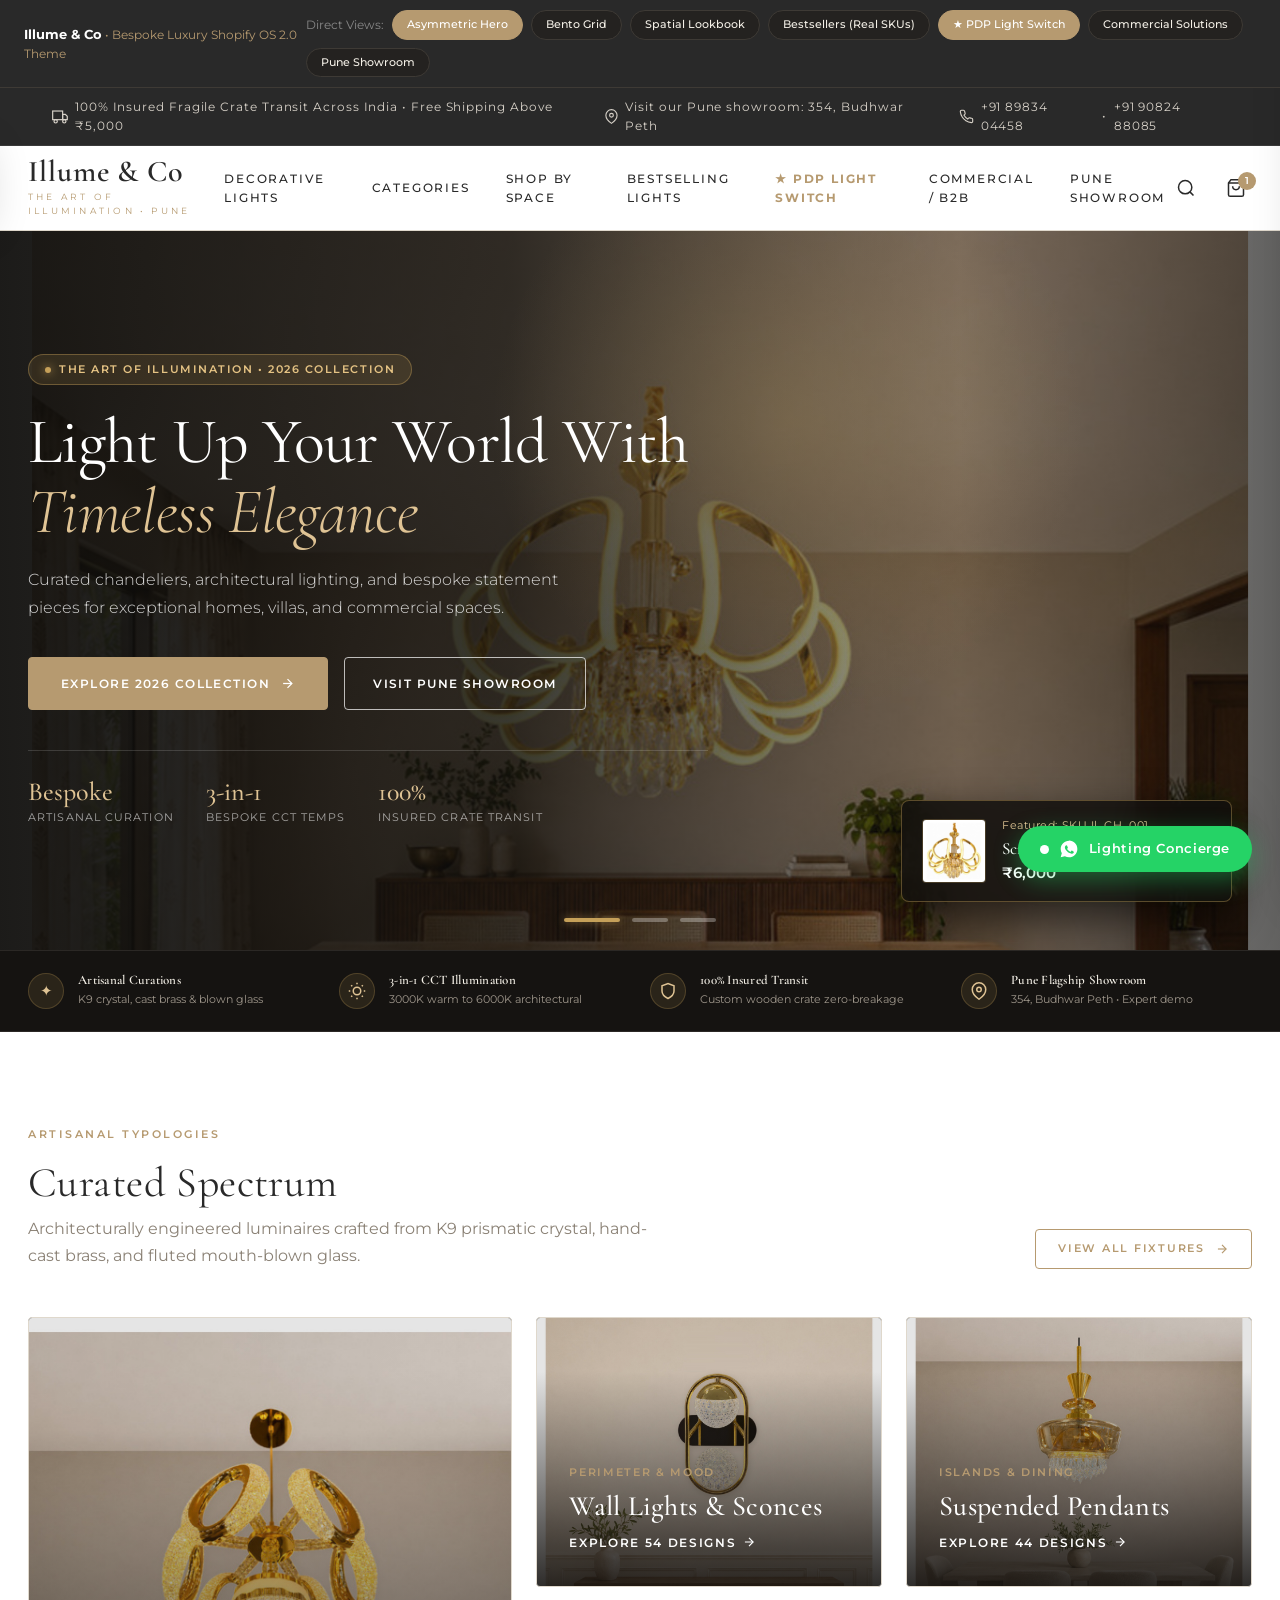
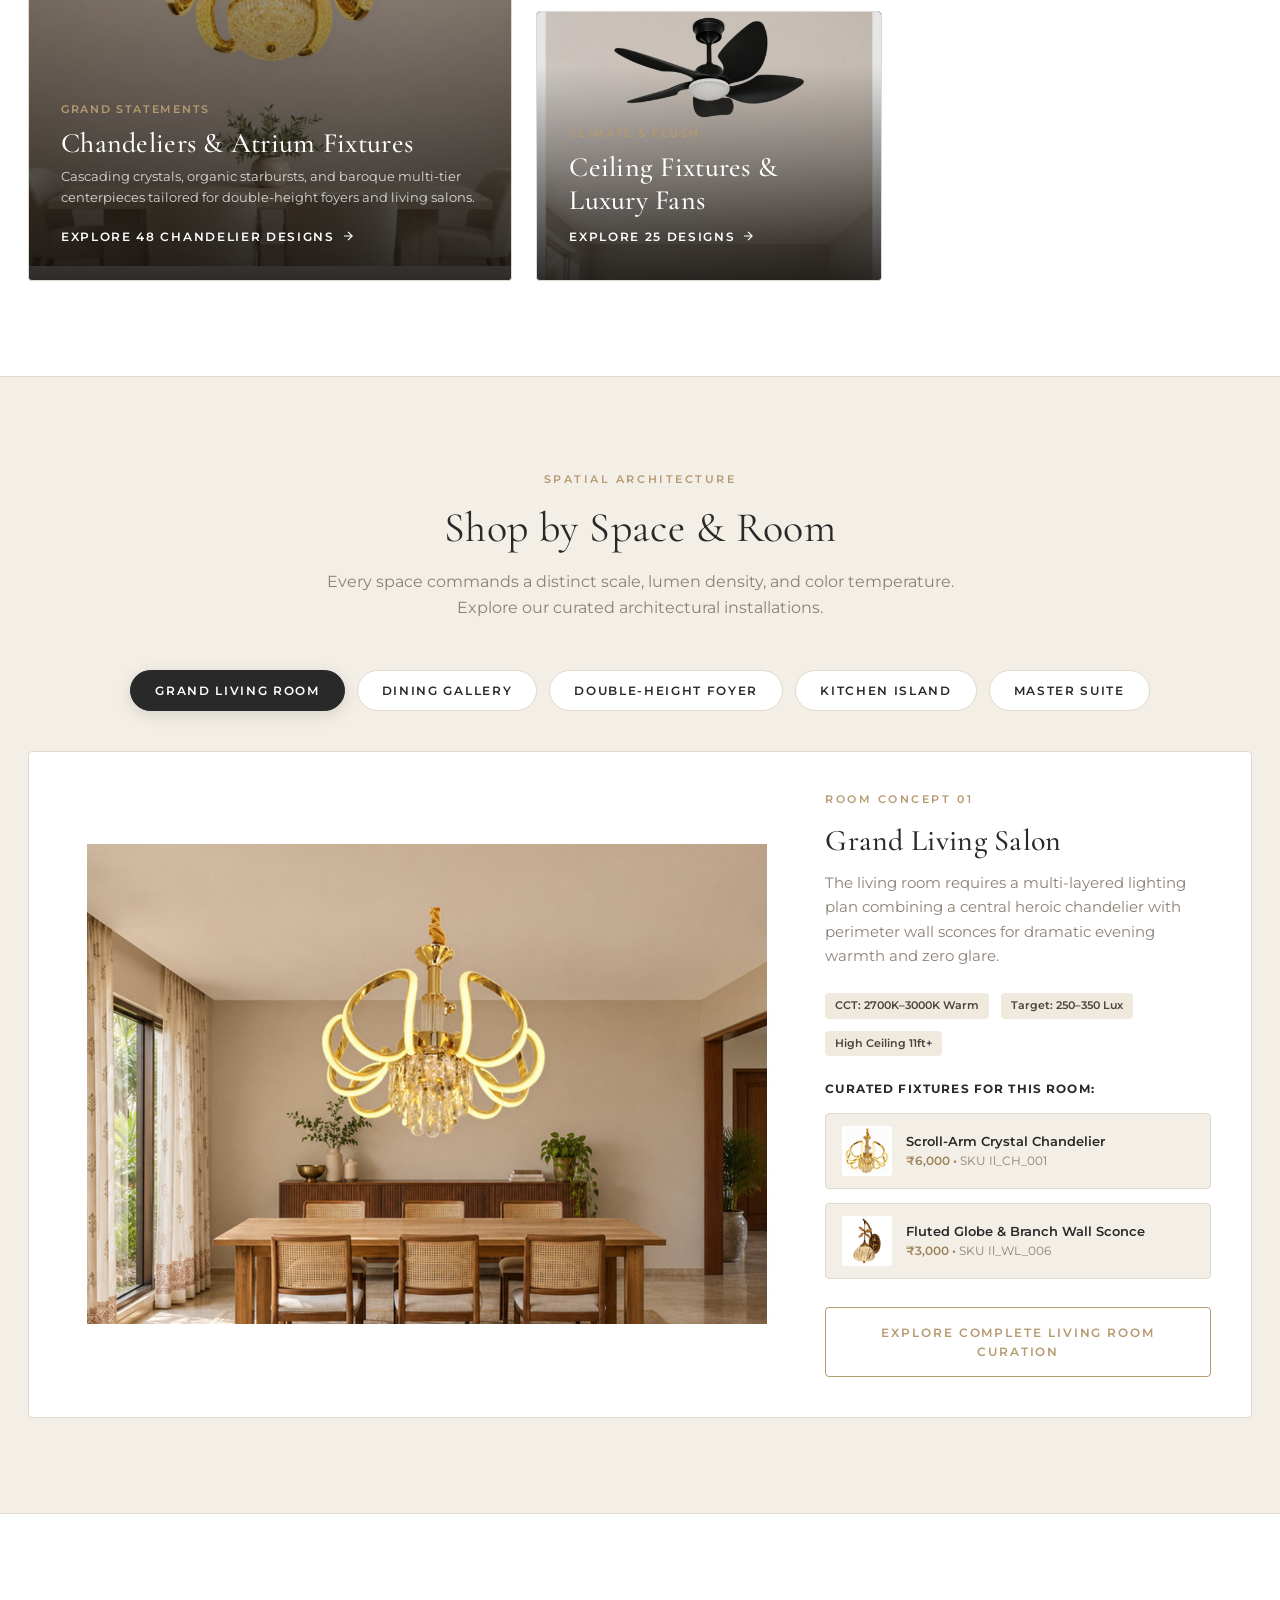
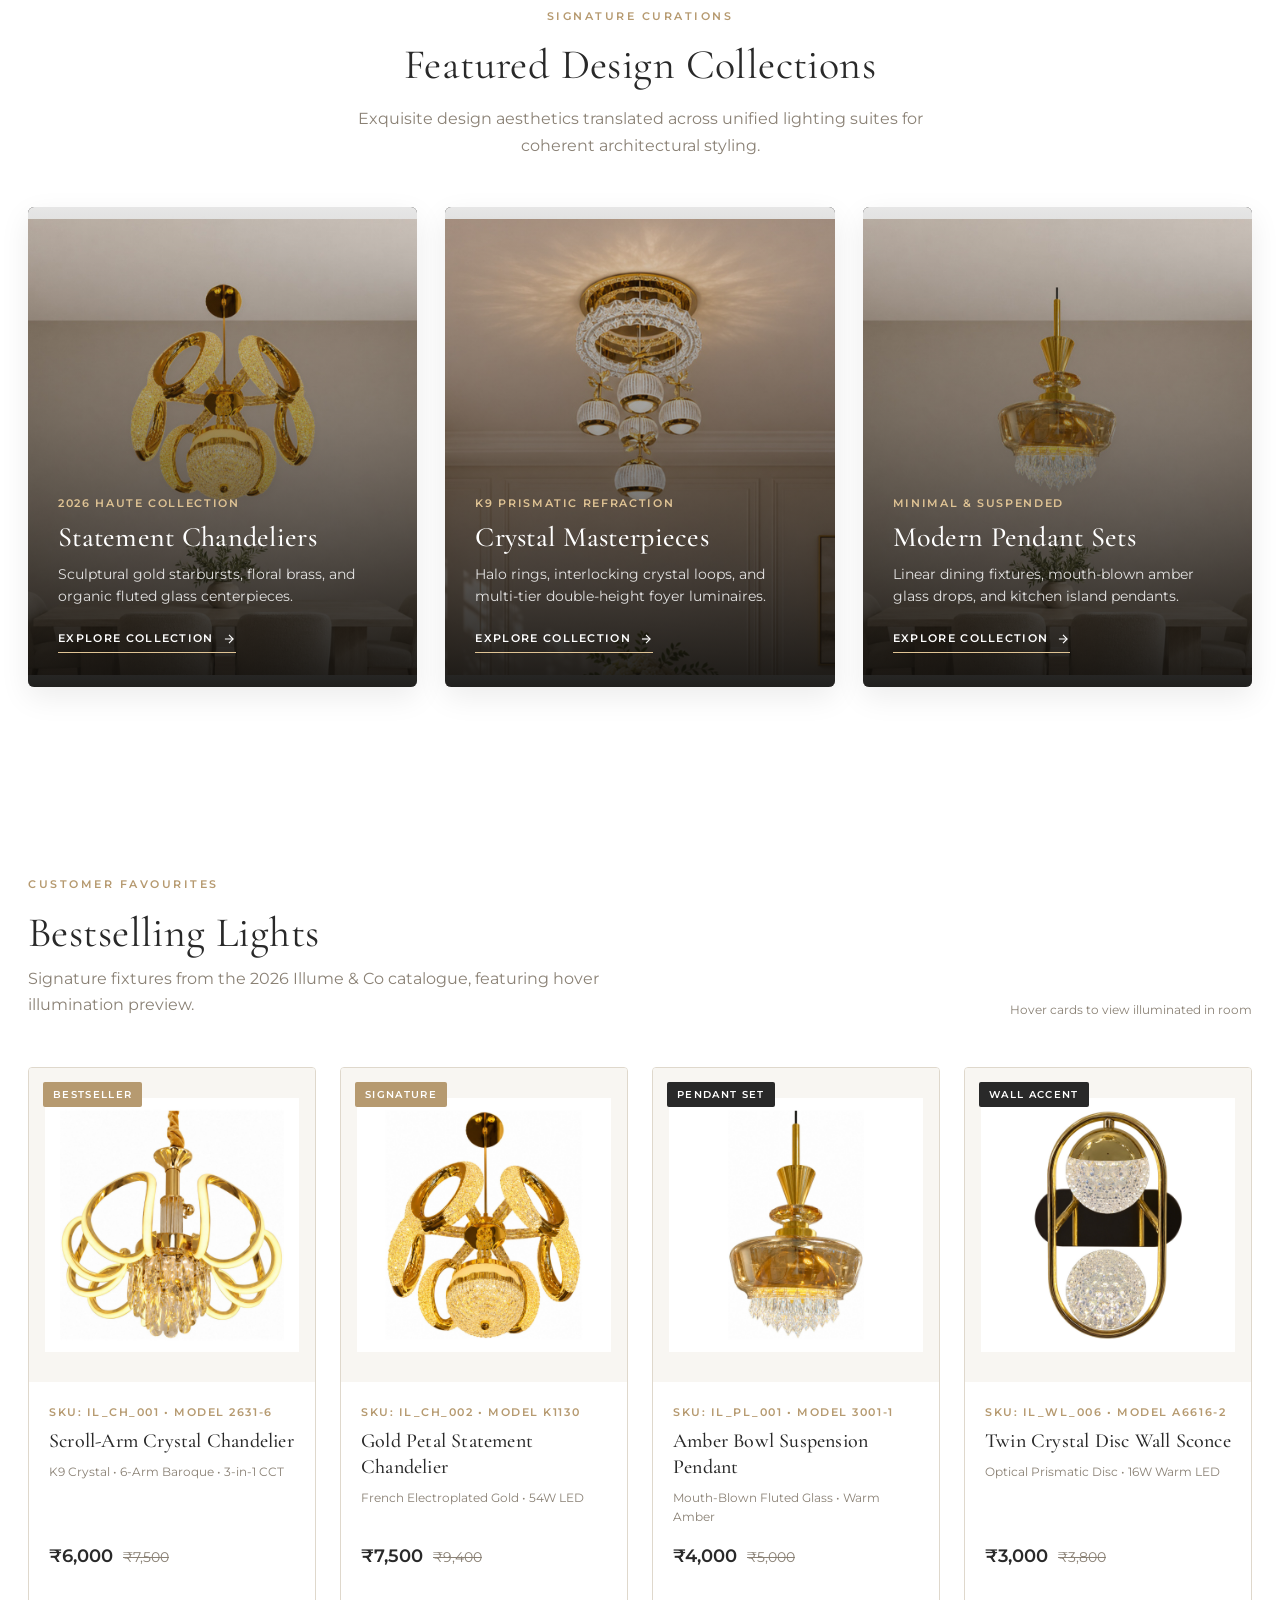
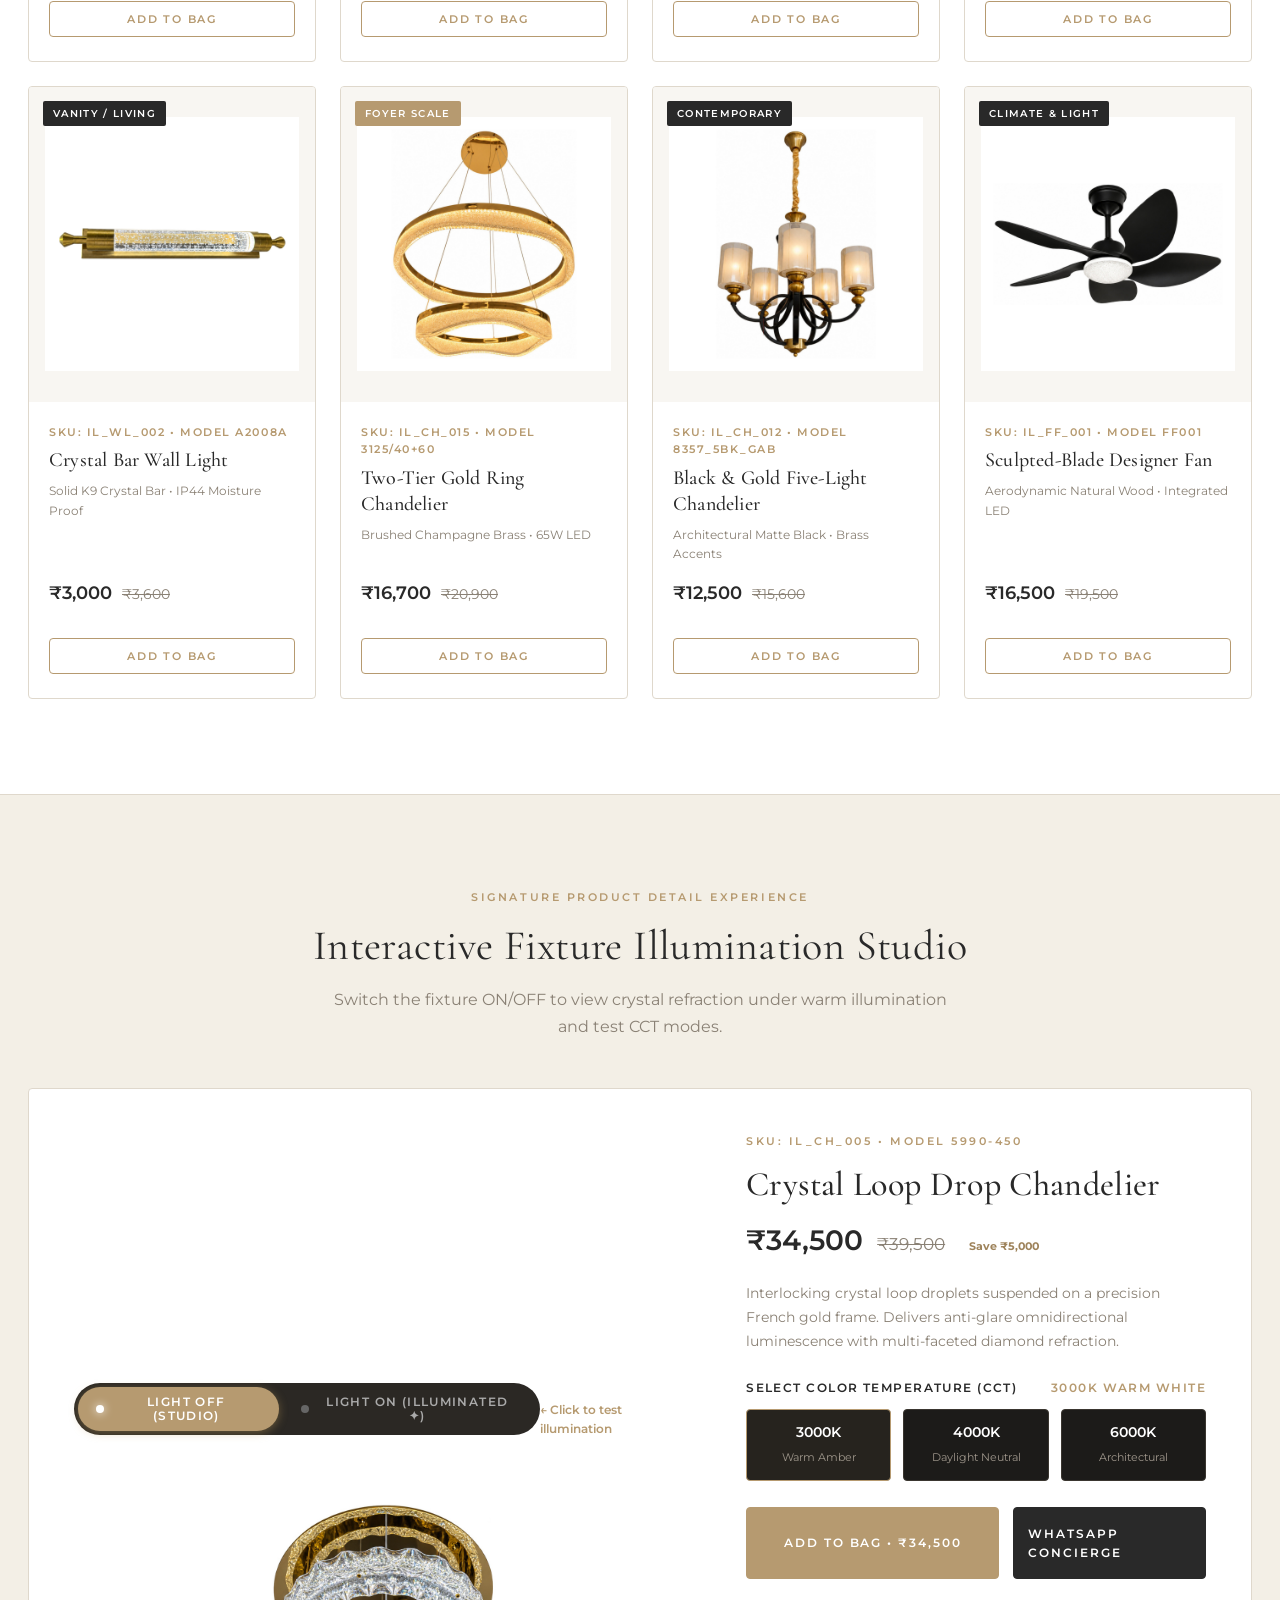
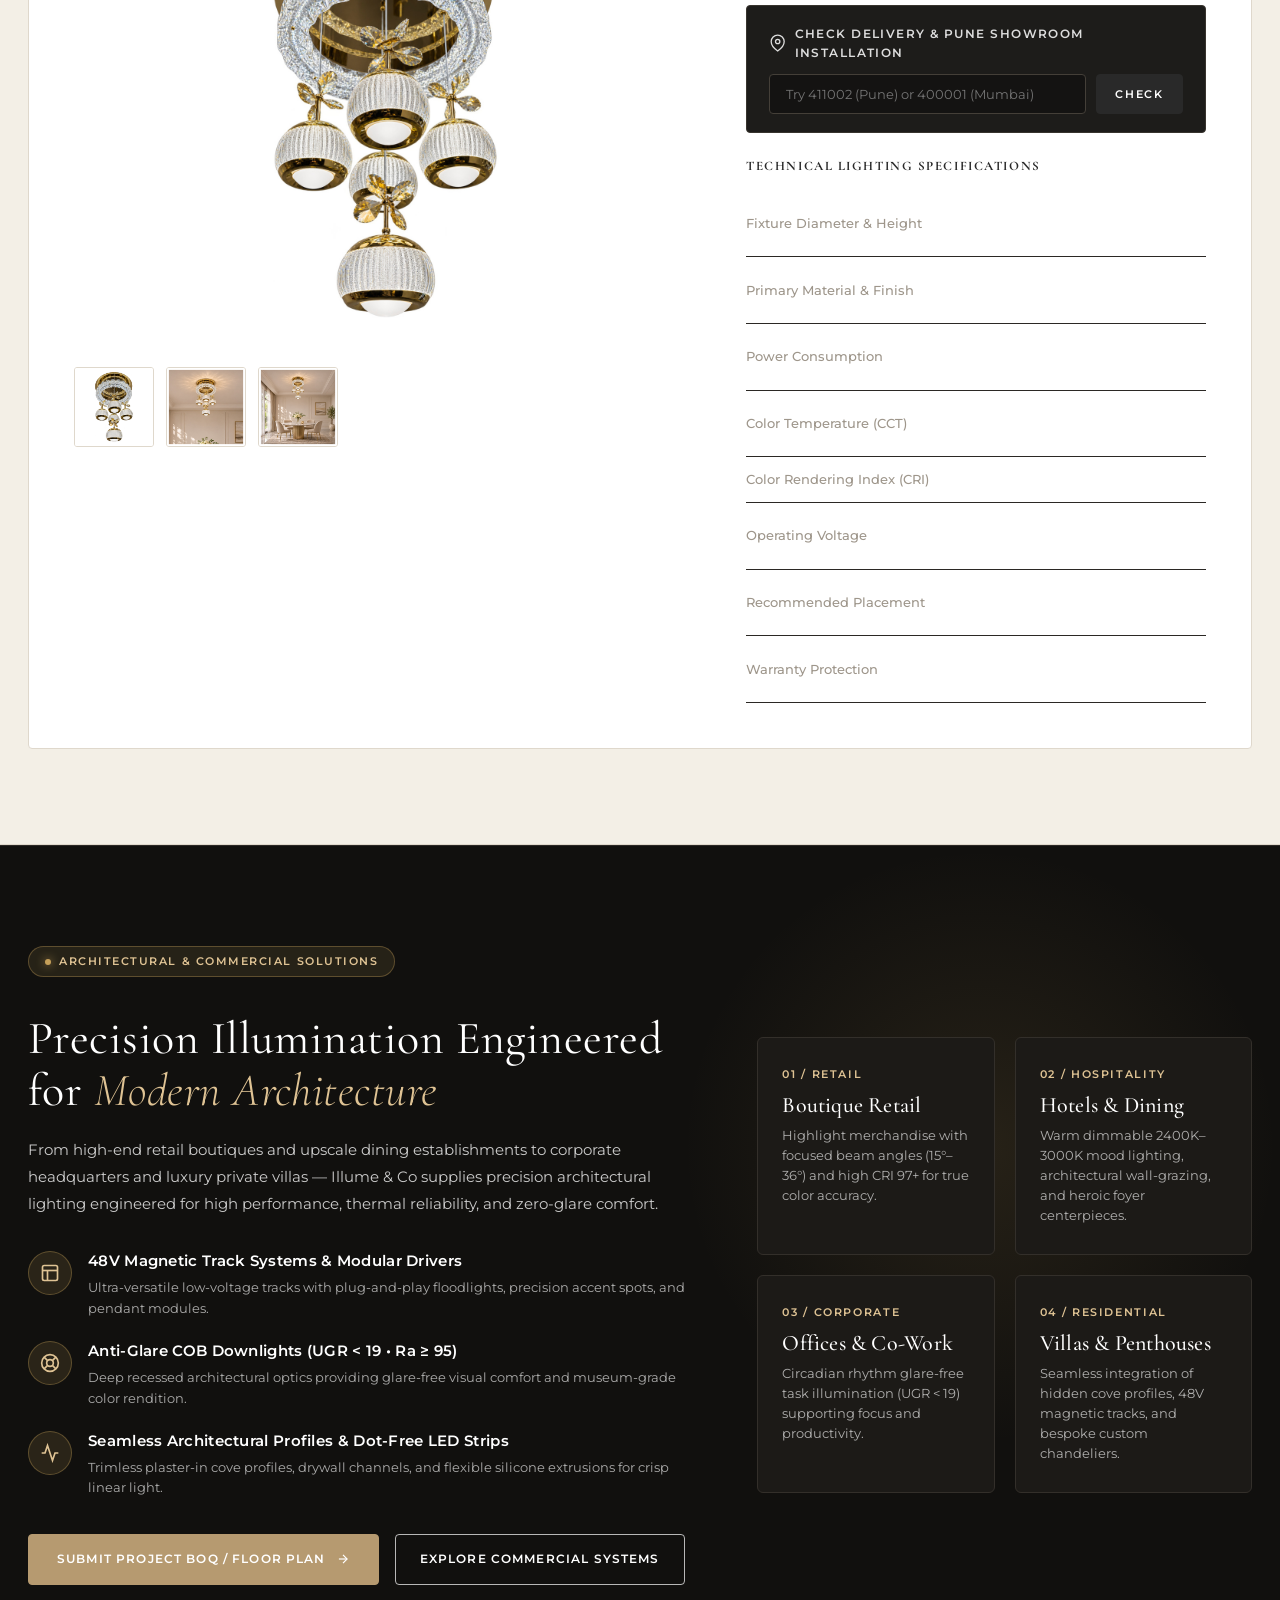
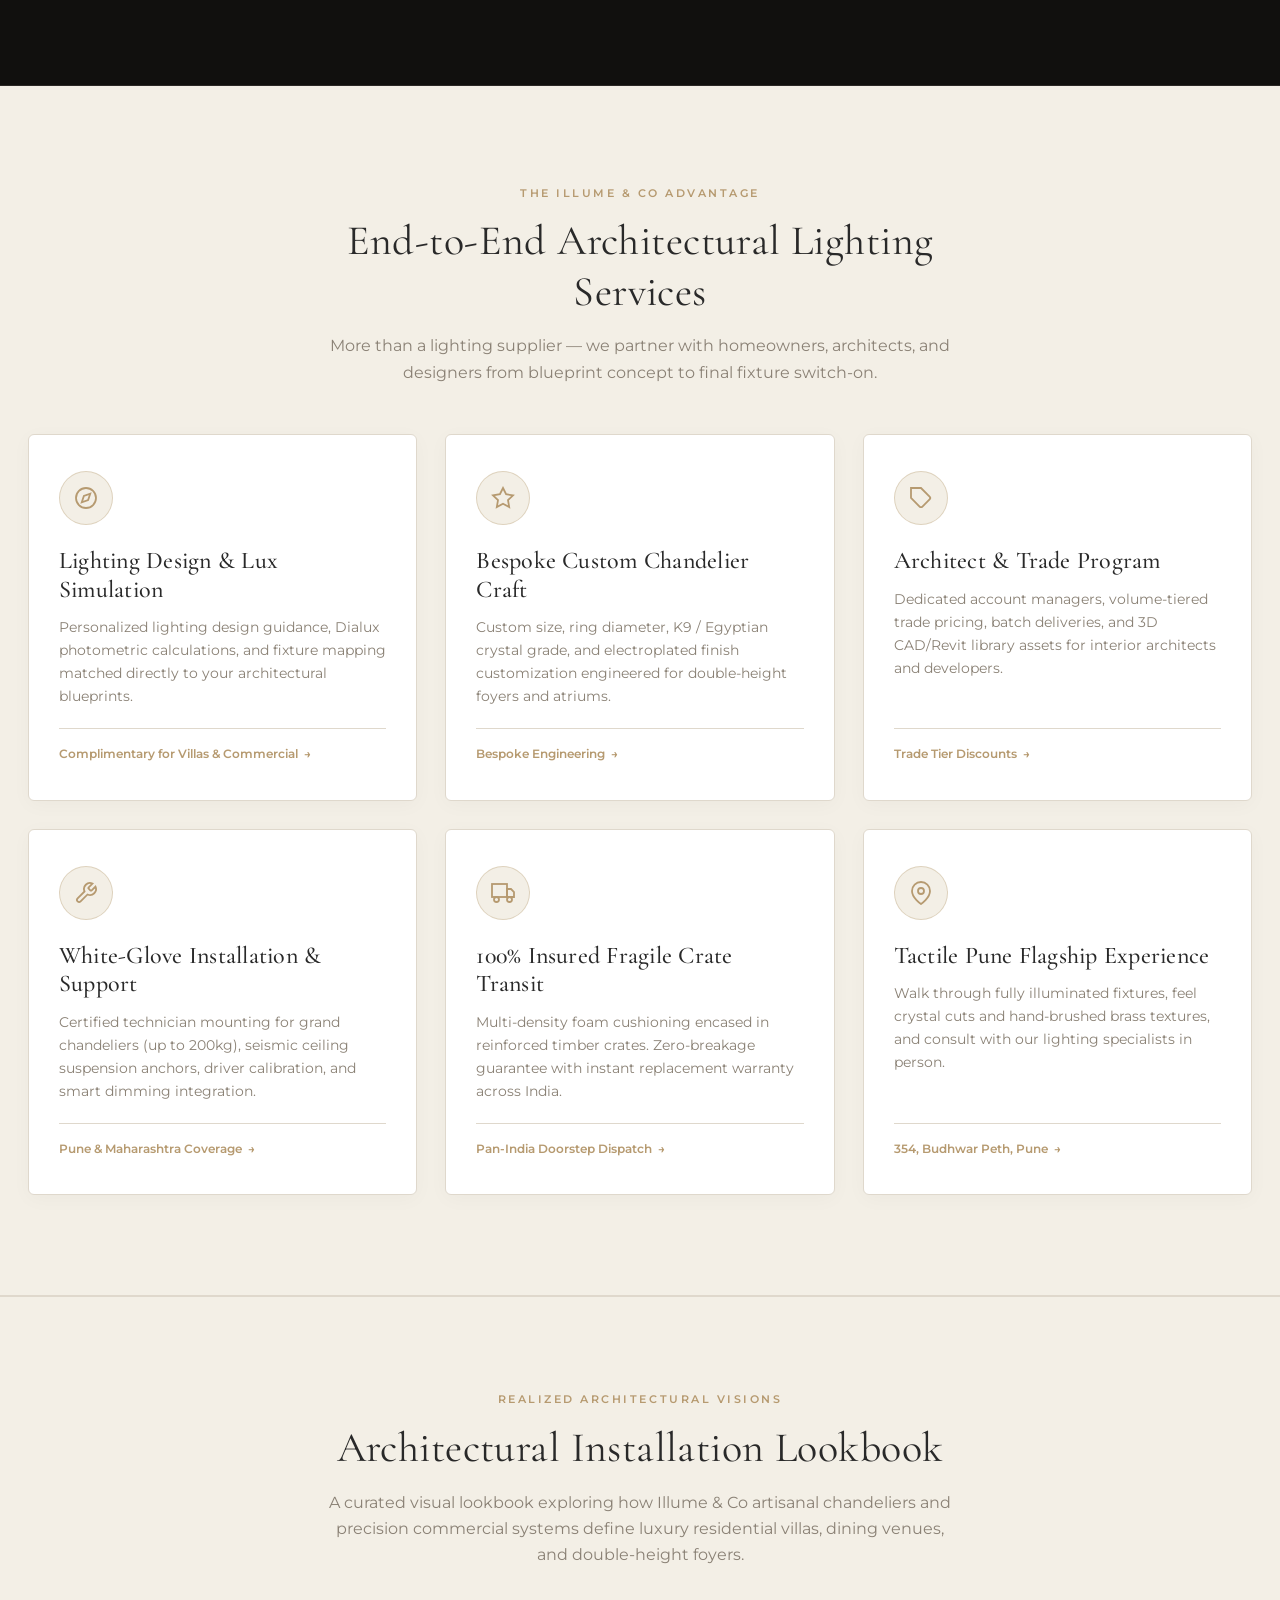
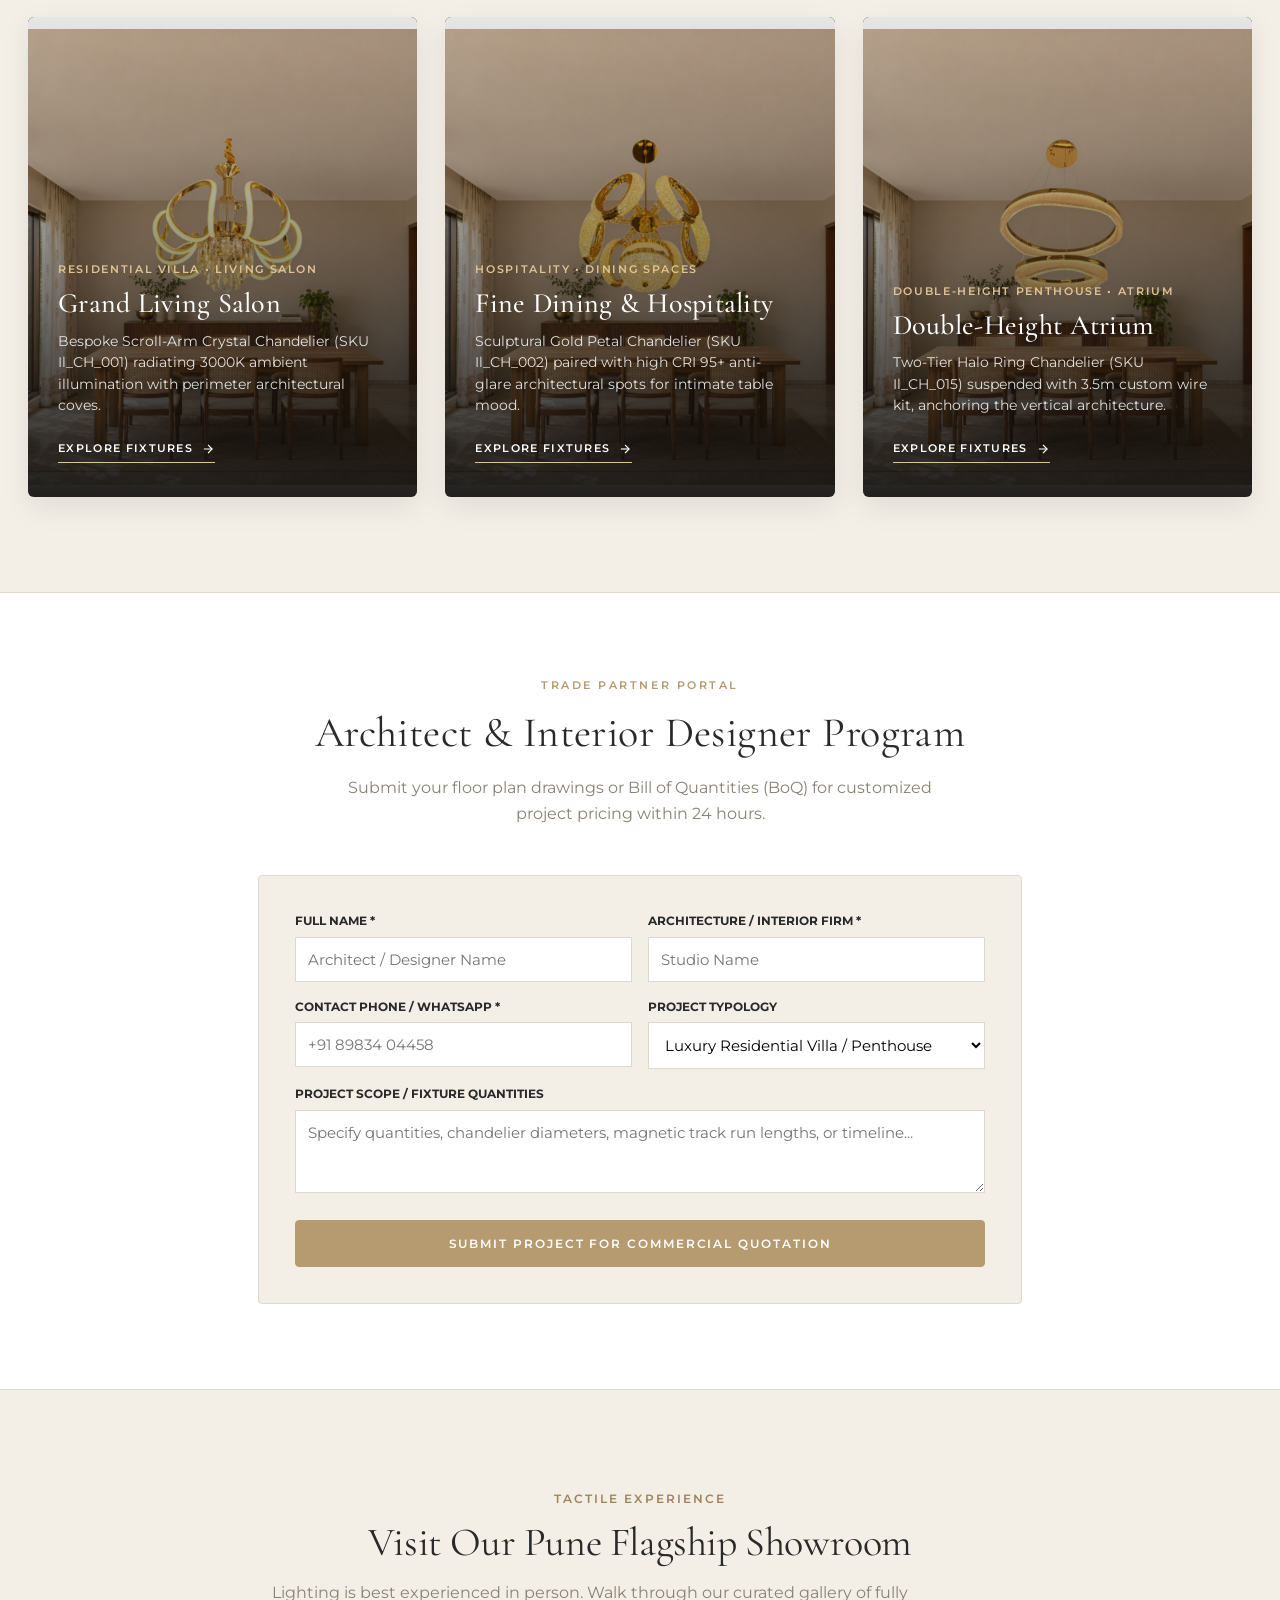
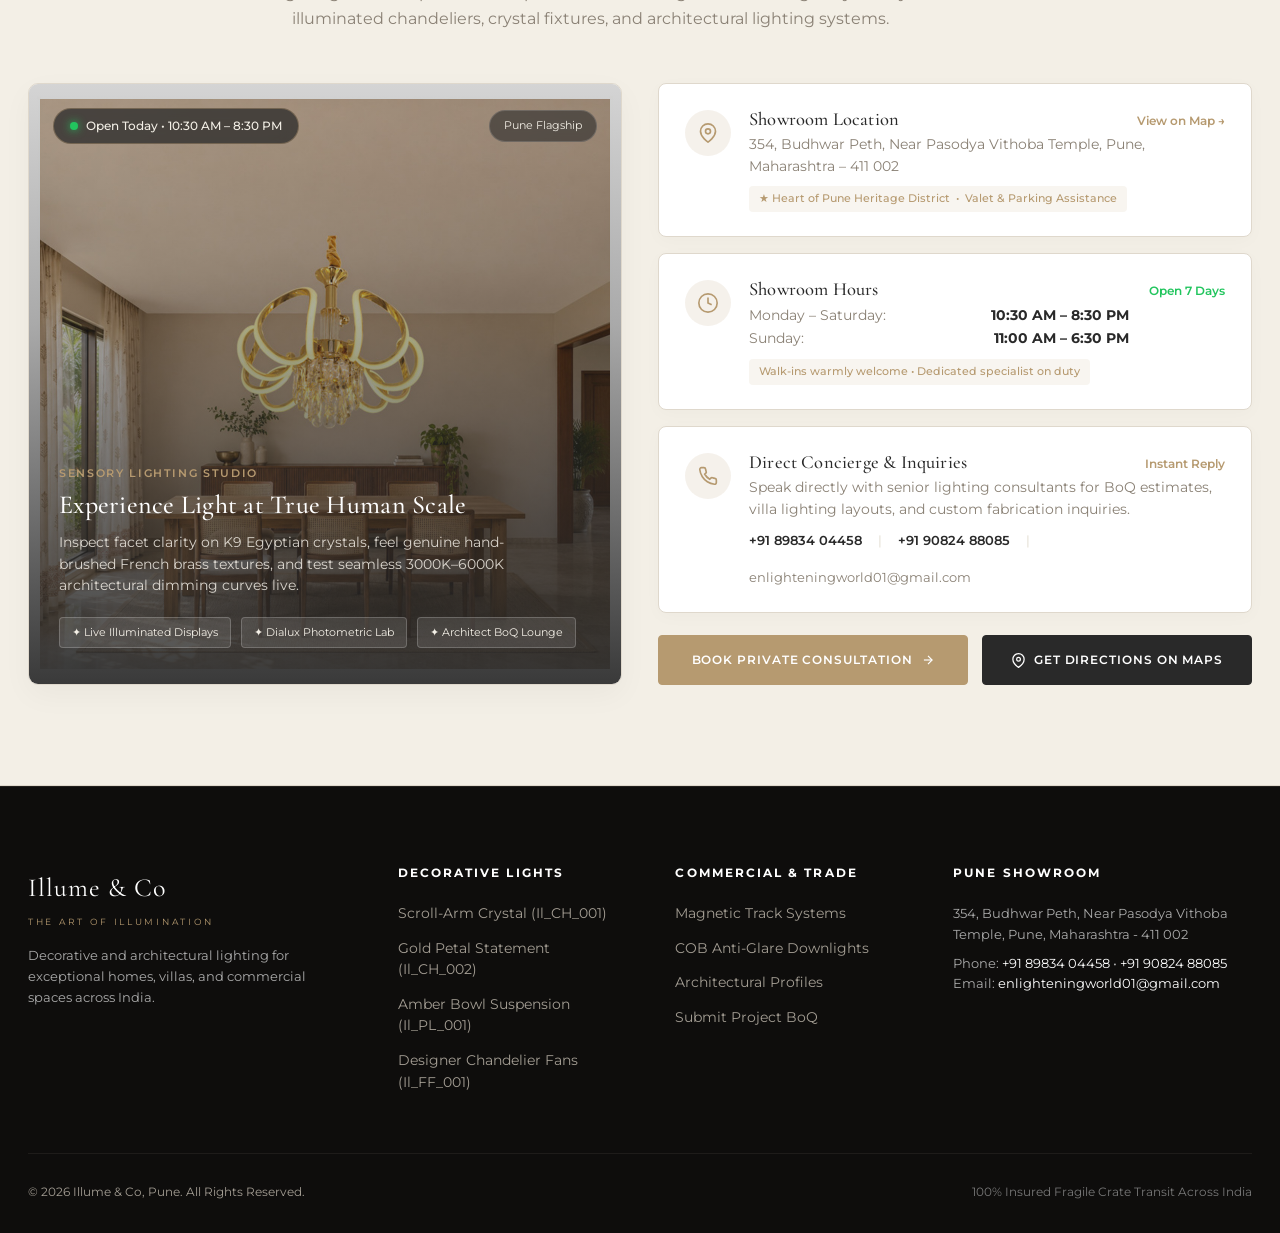
==== preview_theme_showcase.html @ 45a92c76 "Upload complete luxury Shopify theme, remove arbitrary product count badges, and polish UI" ====
<!DOCTYPE html>
<html lang="en">
<head>
  <meta charset="UTF-8">
  <meta name="viewport" content="width=device-width, initial-scale=1.0">
  <title>Illume &amp; Co — Luxury Lighting Pune | 2026 Collection</title>
  <link rel="preconnect" href="https://fonts.googleapis.com">
  <link rel="preconnect" href="https://fonts.gstatic.com" crossorigin>
  <link href="https://fonts.googleapis.com/css2?family=Cormorant+Garamond:ital,wght@0,300;0,400;0,500;0,600;0,700;1,400&family=Montserrat:wght@300;400;500;600;700&display=swap" rel="stylesheet">
  <style>
/* ==========================================================================
   ILLUME & CO. — BESPOKE LUXURY LIGHTING THEME CSS SYSTEM
   Inspired by: axnine.net, thedecorkart.com, whiteteak.com, flos.com
   ========================================================================== */

@import url('https://fonts.googleapis.com/css2?family=Cormorant+Garamond:ital,wght@0,300;0,400;0,500;0,600;0,700;1,400;1,600&family=Montserrat:wght@300;400;500;600;700&display=swap');

:root {
  --color-gold: #B69A70;
  --color-gold-hover: #9E835B;
  --color-gold-light: rgba(182, 154, 112, 0.12);
  --color-gold-glow: rgba(182, 154, 112, 0.28);
  
  --color-primary: #B69A70;
  --color-primary-hover: #9E835B;
  
  --color-ink: #292929;
  --color-ink-surface: #202020;
  --color-charcoal: #292929;
  --color-taupe: #8A8175;
  --color-muted: #8A8175;
  --color-border: #DFD8CC;
  --color-border-dark: #3D3935;
  --color-cream: #F3EFE6;
  --color-alabaster: #F3EFE6;
  --color-ivory: #F3EFE6;
  --color-surface: #F3EFE6;
  --color-surface-tint: #F3EFE6;
  --color-white: #FFFFFF;
  
  --font-serif: 'Cormorant Garamond', Georgia, serif;
  --font-sans: 'Montserrat', -apple-system, BlinkMacSystemFont, "Segoe UI", Roboto, sans-serif;
  
  --site-max-width: 1400px;
  --radius-sm: 4px;
  --radius-md: 8px;
  --radius-pill: 40px;
  --transition: all 0.32s cubic-bezier(0.2, 0.9, 0.3, 1);
  --shadow-subtle: 0 4px 24px rgba(0, 0, 0, 0.04);
  --shadow-luxury: 0 16px 48px rgba(0, 0, 0, 0.09);
  --shadow-gold: 0 8px 30px rgba(197, 160, 89, 0.28);
}

/* Reset & Base */
*, *::before, *::after {
  box-sizing: border-box;
}

html {
  font-size: 15px;
  scroll-behavior: smooth;
  -webkit-font-smoothing: antialiased;
}

body {
  margin: 0;
  font-family: var(--font-sans);
  color: var(--color-ink);
  background-color: var(--color-white);
  line-height: 1.6;
}

h1, h2, h3, h4, h5, h6 {
  font-family: var(--font-serif);
  font-weight: 500;
  color: var(--color-ink);
  margin-top: 0;
  line-height: 1.2;
  letter-spacing: 0.01em;
}

p {
  margin-top: 0;
  margin-bottom: 1rem;
}

a {
  color: inherit;
  text-decoration: none;
  transition: var(--transition);
}

img {
  max-width: 100%;
  height: auto;
  display: block;
}

button, input, select, textarea {
  font-family: inherit;
  font-size: inherit;
}

.container {
  max-width: var(--site-max-width);
  margin: 0 auto;
  padding: 0 28px;
}

.container-wide {
  max-width: 1600px;
  margin: 0 auto;
  padding: 0 32px;
}

/* Luxury Eyebrows & Titles */
.eyebrow {
  font-family: var(--font-sans);
  font-size: 10.5px;
  text-transform: uppercase;
  letter-spacing: 0.24em;
  font-weight: 600;
  color: var(--color-gold);
  margin-bottom: 14px;
  display: block;
}

.section-title {
  font-size: 42px;
  margin-bottom: 16px;
  font-weight: 400;
}

.section-subtitle {
  color: var(--color-muted);
  max-width: 640px;
  margin: 0 auto 48px;
  font-size: 15.5px;
  line-height: 1.7;
}

.text-center { text-align: center; }
.text-gold { color: var(--color-gold); }

/* Buttons */
.btn {
  display: inline-flex;
  align-items: center;
  justify-content: center;
  gap: 10px;
  padding: 15px 32px;
  font-family: var(--font-sans);
  font-size: 12px;
  font-weight: 600;
  text-transform: uppercase;
  letter-spacing: 0.16em;
  border-radius: var(--radius-sm);
  transition: var(--transition);
  cursor: pointer;
  border: 1px solid transparent;
}

.btn-primary {
  background-color: var(--color-gold);
  color: var(--color-white);
  border-color: var(--color-gold);
}

.btn-primary:hover {
  background-color: var(--color-gold-hover);
  border-color: var(--color-gold-hover);
  transform: translateY(-2px);
  box-shadow: var(--shadow-gold);
}

.btn-dark {
  background-color: var(--color-ink);
  color: var(--color-white);
  border-color: var(--color-ink);
}

.btn-dark:hover {
  background-color: #000;
  transform: translateY(-2px);
  box-shadow: 0 8px 24px rgba(0, 0, 0, 0.2);
}

.btn-outline-gold {
  background-color: transparent;
  color: var(--color-gold);
  border-color: var(--color-gold);
}

.btn-outline-gold:hover {
  background-color: var(--color-gold);
  color: var(--color-white);
}

.btn-outline-white {
  background-color: transparent;
  color: var(--color-white);
  border-color: rgba(255, 255, 255, 0.7);
}

.btn-outline-white:hover {
  background-color: var(--color-white);
  color: var(--color-ink);
  border-color: var(--color-white);
}

/* Announcement Bar */
.announcement-bar {
  background-color: var(--color-ink);
  color: #D6D0C7;
  font-size: 11.5px;
  letter-spacing: 0.08em;
  padding: 10px 24px;
  border-bottom: 1px solid rgba(255, 255, 255, 0.08);
}

.announcement-inner {
  display: flex;
  justify-content: space-between;
  align-items: center;
}

.announcement-left, .announcement-right {
  display: flex;
  align-items: center;
  gap: 20px;
}

.announcement-item {
  display: inline-flex;
  align-items: center;
  gap: 7px;
}

/* Header & Brand Identity */
.site-header {
  position: sticky;
  top: 0;
  z-index: 200;
  background-color: rgba(255, 255, 255, 0.96);
  backdrop-filter: blur(12px);
  border-bottom: 1px solid var(--color-border);
  transition: var(--transition);
}

.site-header.scrolled {
  box-shadow: 0 4px 30px rgba(0, 0, 0, 0.06);
}

.header-container {
  display: flex;
  align-items: center;
  justify-content: space-between;
  height: 84px;
}

.logo-wrapper {
  display: flex;
  flex-direction: column;
}

.brand-logo-text {
  font-family: var(--font-serif);
  font-size: 30px;
  font-weight: 600;
  letter-spacing: 0.03em;
  text-transform: none; /* User requirement: not capital text */
  color: var(--color-ink);
  line-height: 1;
}

.brand-logo-sub {
  font-family: var(--font-sans);
  font-size: 8.5px;
  letter-spacing: 0.38em;
  color: var(--color-gold);
  text-transform: uppercase;
  margin-top: 4px;
}

.main-nav {
  display: flex;
  align-items: center;
  gap: 36px;
  height: 100%;
}

.nav-item {
  position: static;
  height: 100%;
  display: flex;
  align-items: center;
}

.nav-link {
  font-size: 12px;
  font-weight: 500;
  text-transform: uppercase;
  letter-spacing: 0.15em;
  color: var(--color-ink);
  padding: 10px 0;
  position: relative;
}

.nav-link::after {
  content: '';
  position: absolute;
  bottom: 0;
  left: 0;
  width: 0;
  height: 2px;
  background-color: var(--color-gold);
  transition: var(--transition);
}

.nav-item:hover .nav-link::after {
  width: 100%;
}

/* Mega-Menu Dropdown — Full Viewport Centered via Sticky Header */
.mega-menu {
  position: absolute;
  top: 100%;
  left: 0;
  right: 0;
  width: 100%;
  background: var(--color-white);
  border-top: 1px solid var(--color-border);
  border-bottom: 1px solid var(--color-border);
  box-shadow: 0 24px 50px rgba(0, 0, 0, 0.08);
  padding: 44px 0 48px;
  opacity: 0;
  visibility: hidden;
  pointer-events: none;
  transition: opacity 0.25s ease, transform 0.25s ease, visibility 0.25s ease;
  z-index: 250;
  transform: translateY(8px);
  box-sizing: border-box;
}

.mega-menu::before {
  content: '';
  position: absolute;
  top: -15px;
  left: 0;
  right: 0;
  height: 15px;
}

.nav-item:hover .mega-menu,
.mega-menu:hover {
  opacity: 1;
  visibility: visible;
  pointer-events: auto;
  transform: translateY(0);
}

.mega-menu-grid {
  max-width: var(--site-max-width);
  margin: 0 auto;
  padding: 0 32px;
  display: grid;
  grid-template-columns: repeat(4, 1fr) 280px;
  gap: 36px;
  box-sizing: border-box;
}

@media (max-width: 1280px) {
  .mega-menu-grid {
    grid-template-columns: repeat(4, 1fr) 240px;
    gap: 24px;
    padding: 0 24px;
  }
}

@media (max-width: 1100px) {
  .mega-menu-grid {
    grid-template-columns: repeat(4, 1fr) !important;
    gap: 20px;
  }
  .mega-promo-card {
    display: none !important;
  }
}

.mega-col-title {
  font-family: var(--font-sans);
  font-size: 11px;
  font-weight: 700;
  text-transform: uppercase;
  letter-spacing: 0.18em;
  color: var(--color-ink);
  margin-bottom: 18px;
  padding-bottom: 8px;
  border-bottom: 1px solid var(--color-border);
}

.mega-links-list {
  list-style: none;
  padding: 0;
  margin: 0;
  display: flex;
  flex-direction: column;
  gap: 12px;
}

.mega-links-list a {
  font-size: 13.5px;
  color: #55504A;
  display: block;
}

.mega-links-list a:hover {
  color: var(--color-gold);
  padding-left: 5px;
}

.mega-promo-card {
  background-color: var(--color-cream);
  padding: 18px;
  border-radius: var(--radius-sm);
  border: 1px solid var(--color-border);
  text-align: center;
}

.mega-promo-img {
  width: 100%;
  height: 150px;
  object-fit: cover;
  border-radius: var(--radius-sm);
  margin-bottom: 14px;
}

.header-actions {
  display: flex;
  align-items: center;
  gap: 18px;
}

.header-action-btn {
  background: none;
  border: none;
  cursor: pointer;
  color: var(--color-ink);
  display: flex;
  align-items: center;
  position: relative;
  padding: 6px;
  transition: var(--transition);
}

.header-action-btn:hover {
  color: var(--color-gold);
}

.cart-count-badge {
  position: absolute;
  top: 0;
  right: -4px;
  background-color: var(--color-gold);
  color: var(--color-white);
  font-size: 10px;
  font-weight: 600;
  width: 18px;
  height: 18px;
  border-radius: 50%;
  display: flex;
  align-items: center;
  justify-content: center;
}

/* Mobile Navigation Button & Drawer System */
.mobile-menu-btn {
  display: none;
  background: none;
  border: none;
  cursor: pointer;
  color: var(--color-ink);
  padding: 8px;
  align-items: center;
  justify-content: center;
  transition: var(--transition);
}

.mobile-menu-btn:hover {
  color: var(--color-gold);
}

.mobile-nav-overlay {
  position: fixed;
  inset: 0;
  background: rgba(0, 0, 0, 0.55);
  backdrop-filter: blur(4px);
  z-index: 998;
  opacity: 0;
  visibility: hidden;
  transition: opacity 0.3s ease, visibility 0.3s ease;
}

.mobile-nav-overlay.active {
  opacity: 1;
  visibility: visible;
}

.mobile-nav-drawer {
  position: fixed;
  top: 0;
  left: -340px;
  width: 320px;
  max-width: 85vw;
  height: 100%;
  background: var(--color-white);
  z-index: 999;
  box-shadow: 10px 0 40px rgba(0, 0, 0, 0.15);
  transition: left 0.32s cubic-bezier(0.2, 0.9, 0.3, 1);
  display: flex;
  flex-direction: column;
  overflow-y: auto;
}

.mobile-nav-drawer.active {
  left: 0;
}

.mobile-nav-header {
  padding: 24px 20px;
  border-bottom: 1px solid var(--color-border);
  display: flex;
  align-items: center;
  justify-content: space-between;
}

.mobile-nav-close {
  background: none;
  border: none;
  cursor: pointer;
  color: var(--color-ink);
  padding: 6px;
  display: flex;
  align-items: center;
}

.mobile-nav-content {
  flex-grow: 1;
  padding: 10px 0;
}

.mobile-nav-accordion {
  border-bottom: 1px solid var(--color-border);
}

.mobile-accordion-toggle {
  width: 100%;
  background: none;
  border: none;
  text-align: left;
  padding: 16px 24px;
  display: flex;
  align-items: center;
  justify-content: space-between;
  font-family: var(--font-sans);
  font-size: 13px;
  font-weight: 600;
  text-transform: uppercase;
  letter-spacing: 0.1em;
  color: var(--color-ink);
  cursor: pointer;
}

.mobile-accordion-toggle svg {
  transition: transform 0.25s ease;
}

.mobile-nav-accordion.active .mobile-accordion-toggle svg {
  transform: rotate(180deg);
}

.mobile-accordion-panel {
  display: none;
  background: var(--color-cream);
  padding: 12px 24px 18px;
}

.mobile-nav-accordion.active .mobile-accordion-panel {
  display: block;
}

.mobile-sublinks {
  list-style: none;
  padding: 0;
  margin: 0;
  display: flex;
  flex-direction: column;
  gap: 12px;
}

.mobile-sublinks a {
  font-size: 13px;
  color: #55504A;
  display: block;
}

.mobile-sublinks a:hover {
  color: var(--color-gold);
}

.mobile-direct-link {
  border-bottom: 1px solid var(--color-border);
}

.mobile-direct-link a {
  display: block;
  padding: 16px 24px;
  font-size: 13px;
  font-weight: 600;
  text-transform: uppercase;
  letter-spacing: 0.1em;
  color: var(--color-ink);
}

.mobile-nav-footer {
  padding: 24px;
  border-top: 1px solid var(--color-border);
  background: var(--color-surface, #F3EFE6);
}

@media (max-width: 991px) {
  .main-nav {
    display: none !important;
  }
  .mobile-menu-btn {
    display: flex !important;
  }
}

/* ==========================================================================
   1. CINEMATIC LUXURY ARCHITECTURAL HERO SLIDER & EDITORIAL SHOWCASE
   ========================================================================== */
.cinematic-hero-section {
  position: relative;
  background-color: #0E0D0B;
  color: var(--color-white);
  min-height: 720px;
  display: flex;
  align-items: center;
  overflow: hidden;
  border-bottom: 1px solid #2B2825;
}

.cinematic-slide-track {
  position: absolute;
  top: 0;
  left: 0;
  width: 100%;
  height: 100%;
}

.cinematic-slide {
  position: absolute;
  top: 0;
  left: 0;
  width: 100%;
  height: 100%;
  opacity: 0;
  visibility: hidden;
  transition: opacity 0.8s ease-in-out, transform 1.2s ease-out;
  transform: scale(1.04);
}

.cinematic-slide.active {
  opacity: 1;
  visibility: visible;
  transform: scale(1);
}

.cinematic-bg-img {
  width: 100%;
  height: 100%;
  object-fit: cover;
  object-position: center 30%;
}

.cinematic-hero-overlay {
  position: absolute;
  top: 0;
  left: 0;
  width: 100%;
  height: 100%;
  background: linear-gradient(90deg, rgba(14, 13, 11, 0.94) 0%, rgba(14, 13, 11, 0.82) 40%, rgba(14, 13, 11, 0.4) 75%, rgba(14, 13, 11, 0.65) 100%);
  pointer-events: none;
}

.cinematic-hero-glow {
  position: absolute;
  top: -15%;
  right: 15%;
  width: 600px;
  height: 600px;
  background: radial-gradient(circle, rgba(197, 160, 89, 0.22) 0%, rgba(14, 13, 11, 0) 70%);
  pointer-events: none;
}

.cinematic-hero-container {
  position: relative;
  z-index: 10;
  width: 100%;
  padding-top: 60px;
  padding-bottom: 60px;
}

.cinematic-hero-content {
  max-width: 680px;
}

.cinematic-eyebrow-badge {
  display: inline-flex;
  align-items: center;
  gap: 8px;
  background: rgba(197, 160, 89, 0.15);
  border: 1px solid rgba(197, 160, 89, 0.4);
  padding: 6px 16px;
  border-radius: 30px;
  font-size: 11px;
  font-weight: 600;
  color: #E5C384;
  text-transform: uppercase;
  letter-spacing: 0.14em;
  margin-bottom: 22px;
}

.cinematic-eyebrow-dot {
  width: 6px;
  height: 6px;
  border-radius: 50%;
  background: #C5A059;
  box-shadow: 0 0 10px #C5A059;
}

.cinematic-hero-title {
  font-family: var(--font-serif);
  font-size: 64px;
  font-weight: 400;
  line-height: 1.08;
  color: #FFFFFF;
  margin: 0 0 20px;
  letter-spacing: -0.01em;
}

.cinematic-hero-title em {
  font-family: var(--font-serif);
  font-style: italic;
  font-weight: 300;
  color: #DFC394;
}

.cinematic-hero-subtitle {
  font-size: 16px;
  line-height: 1.8;
  color: rgba(255, 255, 255, 0.82);
  margin-bottom: 34px;
  max-width: 580px;
  font-weight: 300;
}

.cinematic-hero-buttons {
  display: flex;
  gap: 16px;
  align-items: center;
  flex-wrap: wrap;
  margin-bottom: 40px;
}

.cinematic-metrics-row {
  display: flex;
  gap: 32px;
  align-items: center;
  padding-top: 28px;
  border-top: 1px solid rgba(255, 255, 255, 0.15);
  flex-wrap: wrap;
}

.cinematic-metric-item {
  display: flex;
  flex-direction: column;
}

.cinematic-metric-val {
  font-family: var(--font-serif);
  font-size: 26px;
  font-weight: 500;
  color: #DFC394;
  line-height: 1;
  margin-bottom: 4px;
}

.cinematic-metric-lbl {
  font-size: 11px;
  text-transform: uppercase;
  letter-spacing: 0.1em;
  color: rgba(255, 255, 255, 0.6);
}

/* Floating Luxury Glassmorphism Badge (Bottom Right) */
.cinematic-floating-badge {
  position: absolute;
  right: 48px;
  bottom: 48px;
  z-index: 20;
  background: rgba(18, 16, 14, 0.85);
  backdrop-filter: blur(16px);
  -webkit-backdrop-filter: blur(16px);
  border: 1px solid rgba(197, 160, 89, 0.4);
  border-radius: 8px;
  padding: 16px 20px;
  display: flex;
  align-items: center;
  gap: 16px;
  box-shadow: 0 16px 40px rgba(0, 0, 0, 0.6);
  max-width: 360px;
  transition: var(--transition);
}

.cinematic-badge-thumb {
  width: 64px;
  height: 64px;
  border-radius: 4px;
  object-fit: cover;
  border: 1px solid rgba(197, 160, 89, 0.3);
  background: #111;
  flex-shrink: 0;
}

.cinematic-badge-info h4 {
  font-family: var(--font-serif);
  font-size: 17px;
  color: #FFF;
  margin: 0 0 2px;
}

.cinematic-badge-info .badge-sku {
  font-size: 11px;
  color: #DFC394;
  letter-spacing: 0.05em;
  margin-bottom: 4px;
}

.cinematic-badge-info .badge-price {
  font-size: 15px;
  font-weight: 600;
  color: #FFF;
}

/* Slide Nav Indicators */
.cinematic-slide-nav {
  position: absolute;
  bottom: 28px;
  left: 50%;
  transform: translateX(-50%);
  z-index: 25;
  display: flex;
  gap: 12px;
}

.cinematic-nav-dot {
  background: rgba(255, 255, 255, 0.3);
  border: none;
  height: 4px;
  width: 36px;
  border-radius: 2px;
  cursor: pointer;
  transition: all 0.3s ease;
  padding: 0;
}

.cinematic-nav-dot.active {
  background: #C5A059;
  width: 56px;
  box-shadow: 0 0 8px rgba(197, 160, 89, 0.6);
}

/* 4-Item Assurance Strip Under Hero */
.luxury-assurance-strip {
  background: #151311;
  border-bottom: 1px solid #2B2825;
  padding: 22px 0;
}

.assurance-grid {
  display: grid;
  grid-template-columns: repeat(4, 1fr);
  gap: 20px;
}

.assurance-item {
  display: flex;
  align-items: center;
  gap: 14px;
}

.assurance-icon {
  width: 36px;
  height: 36px;
  border-radius: 50%;
  background: rgba(197, 160, 89, 0.12);
  border: 1px solid rgba(197, 160, 89, 0.25);
  display: flex;
  align-items: center;
  justify-content: center;
  color: #DFC394;
  flex-shrink: 0;
}

.assurance-text h4 {
  font-size: 13px;
  font-weight: 600;
  color: var(--color-surface, #F3EFE6);
  margin: 0 0 2px;
  letter-spacing: 0.02em;
}

.assurance-text p {
  font-size: 11px;
  color: #9E968B;
  margin: 0;
}

@media (max-width: 991px) {
  .cinematic-hero-section { min-height: 580px; }
  .cinematic-hero-title { font-size: 44px; }
  .cinematic-floating-badge { display: none; }
  .assurance-grid { grid-template-columns: repeat(2, 1fr); gap: 16px; }
}

@media (max-width: 600px) {
  .cinematic-hero-title { font-size: 34px; }
  .cinematic-hero-subtitle { font-size: 14px; }
  .assurance-grid { grid-template-columns: 1fr; gap: 12px; }
  .cinematic-metrics-row { gap: 18px; }
}

/* Fallback & Supporting Hero Styles */
.luxury-hero-section {
  position: relative;
  background-color: #121110;
  color: var(--color-white);
  padding: 80px 0 90px;
  overflow: hidden;
  border-bottom: 1px solid #2B2825;
}

.luxury-hero-bg-glow {
  position: absolute;
  top: -150px;
  right: -100px;
  width: 750px;
  height: 750px;
  background: radial-gradient(circle, rgba(197, 160, 89, 0.18) 0%, rgba(18, 17, 16, 0) 70%);
  pointer-events: none;
}

.luxury-hero-grid {
  display: grid;
  grid-template-columns: 1.15fr 0.85fr;
  gap: 60px;
  align-items: center;
  position: relative;
  z-index: 10;
}

.hero-main-title {
  font-family: var(--font-serif);
  font-size: 60px;
  font-weight: 400;
  line-height: 1.1;
  color: #FFF;
  margin: 16px 0 24px;
}

.hero-main-title em {
  font-family: var(--font-serif);
  font-style: italic;
  font-weight: 300;
  color: #E8D3AB;
}

.hero-narrative {
  font-size: 16.5px;
  color: #CDC6BD;
  line-height: 1.8;
  max-width: 580px;
  margin-bottom: 36px;
}

.hero-action-buttons {
  display: flex;
  gap: 16px;
  align-items: center;
  flex-wrap: wrap;
  margin-bottom: 48px;
}

.hero-metrics-bar {
  display: grid;
  grid-template-columns: repeat(3, 1fr);
  gap: 24px;
  padding-top: 32px;
  border-top: 1px solid rgba(255, 255, 255, 0.12);
}

.hero-metric-item strong {
  display: block;
  font-family: var(--font-serif);
  font-size: 26px;
  color: var(--color-gold);
  line-height: 1;
  margin-bottom: 6px;
}

.hero-metric-item span {
  font-size: 11.5px;
  color: #9E968B;
  text-transform: uppercase;
  letter-spacing: 0.1em;
}

/* Floating Hero Centerpiece Showcase Card */
.hero-spotlight-card {
  background: #1B1A18;
  border: 1px solid #332F2A;
  border-radius: var(--radius-sm);
  padding: 28px;
  box-shadow: 0 20px 60px rgba(0, 0, 0, 0.5);
  position: relative;
}

.spotlight-card-header {
  display: flex;
  justify-content: space-between;
  align-items: center;
  margin-bottom: 20px;
}

.spotlight-badge {
  background: rgba(197, 160, 89, 0.18);
  color: var(--color-gold);
  border: 1px solid rgba(197, 160, 89, 0.35);
  padding: 4px 12px;
  border-radius: 20px;
  font-size: 10.5px;
  font-weight: 600;
  text-transform: uppercase;
  letter-spacing: 0.14em;
}

.spotlight-media-frame {
  position: relative;
  background: #131210;
  border-radius: var(--radius-sm);
  height: 380px;
  display: flex;
  align-items: center;
  justify-content: center;
  overflow: hidden;
  transition: var(--transition);
}

.spotlight-media-frame.lit-mode {
  background: radial-gradient(circle at center, #352B1E 0%, #151310 100%);
}

.spotlight-media-frame.lit-mode img {
  filter: drop-shadow(0 0 35px rgba(255, 220, 145, 0.75));
}

.spotlight-card-footer {
  margin-top: 22px;
  display: flex;
  justify-content: space-between;
  align-items: flex-end;
}

.spotlight-product-title {
  font-size: 20px;
  color: #FFF;
  margin-bottom: 4px;
}

.spotlight-product-specs {
  font-size: 12px;
  color: #9E968B;
}

.spotlight-product-price {
  font-size: 22px;
  font-weight: 600;
  color: var(--color-gold);
}

/* ==========================================================================
   2. BESPOKE BENTO CATEGORIES MASONRY GRID
   ========================================================================== */
.bento-section {
  padding: 100px 0;
  background-color: var(--color-white);
}

.bento-grid {
  display: grid;
  grid-template-columns: 1.4fr 1fr 1fr;
  grid-template-rows: 270px 270px;
  gap: 24px;
}

.bento-item-featured {
  grid-row: 1 / 3;
}

.bento-card {
  position: relative;
  border-radius: var(--radius-sm);
  overflow: hidden;
  display: flex;
  flex-direction: column;
  justify-content: flex-end;
  padding: 32px;
  color: var(--color-white);
  border: 1px solid var(--color-border);
  transition: var(--transition);
  background-color: #1A1A1A;
}

.bento-card:hover {
  transform: translateY(-4px);
  box-shadow: var(--shadow-luxury);
  border-color: var(--color-gold);
}

.bento-card-bg {
  position: absolute;
  inset: 0;
  width: 100%;
  height: 100%;
  object-fit: cover;
  transition: transform 0.7s cubic-bezier(0.2, 0.8, 0.2, 1);
}

.bento-card:hover .bento-card-bg {
  transform: scale(1.06);
}

.bento-overlay {
  position: absolute;
  inset: 0;
  background: linear-gradient(180deg, rgba(0, 0, 0, 0.1) 20%, rgba(18, 16, 14, 0.88) 100%);
  z-index: 1;
}

.bento-content {
  position: relative;
  z-index: 2;
}

.bento-tag {
  font-size: 10.5px;
  font-weight: 600;
  text-transform: uppercase;
  letter-spacing: 0.16em;
  color: var(--color-gold);
  margin-bottom: 8px;
  display: block;
}

.bento-title {
  color: var(--color-white);
  font-size: 28px;
  margin-bottom: 6px;
}

.bento-link {
  font-size: 12px;
  font-weight: 600;
  text-transform: uppercase;
  letter-spacing: 0.14em;
  color: #FFF;
  display: inline-flex;
  align-items: center;
  gap: 6px;
  transition: var(--transition);
}

.bento-card:hover .bento-link {
  color: var(--color-gold);
  padding-left: 4px;
}

/* ==========================================================================
   3. INTERACTIVE SPATIAL ROOM LOOKBOOK (Replacing plain text boxes)
   ========================================================================== */
.spatial-lookbook-section {
  padding: 100px 0;
  background-color: var(--color-cream);
  border-top: 1px solid var(--color-border);
  border-bottom: 1px solid var(--color-border);
}

.spatial-pills-nav {
  display: flex;
  justify-content: center;
  gap: 12px;
  margin-bottom: 40px;
  flex-wrap: wrap;
}

.spatial-pill {
  border: 1px solid var(--color-border);
  background: var(--color-white);
  color: var(--color-ink);
  padding: 12px 24px;
  border-radius: var(--radius-pill);
  font-size: 12px;
  font-weight: 600;
  text-transform: uppercase;
  letter-spacing: 0.14em;
  cursor: pointer;
  transition: var(--transition);
}

.spatial-pill:hover, .spatial-pill.active {
  background: var(--color-ink);
  color: var(--color-white);
  border-color: var(--color-ink);
  box-shadow: 0 4px 16px rgba(0, 0, 0, 0.12);
}

.spatial-showcase-stage {
  background: var(--color-white);
  border: 1px solid var(--color-border);
  border-radius: var(--radius-sm);
  padding: 40px;
  display: grid;
  grid-template-columns: 1.3fr 0.7fr;
  gap: 40px;
  align-items: center;
}

.spatial-visual-frame {
  position: relative;
  height: 480px;
  border-radius: var(--radius-sm);
  overflow: hidden;
}

.spatial-visual-img {
  width: 100%;
  height: 100%;
  object-fit: cover;
  transition: opacity 0.4s ease;
}

.spatial-info-panel h3 {
  font-size: 34px;
  margin-bottom: 14px;
}

.spatial-description {
  font-size: 14.5px;
  color: var(--color-muted);
  line-height: 1.7;
  margin-bottom: 24px;
}

.spatial-recommendations-list {
  list-style: none;
  padding: 0;
  margin: 0 0 28px;
  display: flex;
  flex-direction: column;
  gap: 14px;
}

.spatial-rec-item {
  display: flex;
  align-items: center;
  gap: 14px;
  padding: 12px 16px;
  background: var(--color-cream);
  border: 1px solid var(--color-border);
  border-radius: var(--radius-sm);
}

.spatial-rec-thumb {
  width: 50px;
  height: 50px;
  object-fit: cover;
  border-radius: 3px;
  background: #FFF;
}

/* ==========================================================================
   4. CURATED BESTSELLER PRODUCT SHOWCASE
   ========================================================================== */
.products-section {
  padding: 100px 0;
  background-color: var(--color-white);
}

.product-grid {
  display: grid;
  grid-template-columns: repeat(4, 1fr);
  gap: 28px;
}

.product-card {
  position: relative;
  background: var(--color-white);
  border: 1px solid var(--color-border);
  border-radius: var(--radius-sm);
  overflow: hidden;
  transition: var(--transition);
  display: flex;
  flex-direction: column;
}

.product-card:hover {
  transform: translateY(-5px);
  box-shadow: var(--shadow-luxury);
  border-color: #D6CBBF;
}

.product-card-media {
  position: relative;
  background-color: #F8F6F2;
  padding-bottom: 110%;
  overflow: hidden;
}

.product-card-img {
  position: absolute;
  inset: 0;
  width: 100%;
  height: 100%;
  object-fit: contain;
  padding: 16px;
  transition: opacity 0.4s ease, transform 0.5s ease;
}

.product-card-img.secondary-img {
  object-fit: cover;
  padding: 0;
  opacity: 0;
}

.product-card:hover .product-card-img.secondary-img {
  opacity: 1;
  transform: scale(1.05);
}

.product-badge {
  position: absolute;
  top: 14px;
  left: 14px;
  background-color: var(--color-ink);
  color: var(--color-white);
  font-size: 9.5px;
  font-weight: 600;
  text-transform: uppercase;
  letter-spacing: 0.14em;
  padding: 5px 10px;
  border-radius: 2px;
  z-index: 5;
}

.product-badge.gold {
  background-color: var(--color-gold);
}

.product-card-content {
  padding: 22px 20px 24px;
  display: flex;
  flex-direction: column;
  flex-grow: 1;
}

.product-card-category {
  font-size: 11px;
  text-transform: uppercase;
  letter-spacing: 0.14em;
  color: var(--color-gold);
  font-weight: 600;
  margin-bottom: 6px;
}

.product-card-title {
  font-size: 20px;
  margin-bottom: 8px;
  line-height: 1.3;
}

.product-card-specs {
  font-size: 12px;
  color: var(--color-muted);
  margin-bottom: 16px;
}

.product-card-price-row {
  display: flex;
  align-items: baseline;
  gap: 10px;
  margin-top: auto;
  margin-bottom: 16px;
}

.product-price {
  font-family: var(--font-sans);
  font-size: 18px;
  font-weight: 600;
  color: var(--color-ink);
}

.product-compare-price {
  font-size: 13.5px;
  text-decoration: line-through;
  color: var(--color-muted);
}

.product-card-quick-add {
  width: 100%;
}

/* ==========================================================================
   5. INTERACTIVE ILLUMINATION STUDIO (PDP on/off showcase)
   ========================================================================== */
.illumination-studio-section {
  padding: 100px 0;
  background-color: #151413;
  color: var(--color-white);
  border-top: 1px solid #2B2824;
  border-bottom: 1px solid #2B2824;
}

.studio-grid {
  display: grid;
  grid-template-columns: 1.15fr 0.85fr;
  gap: 60px;
  align-items: center;
}

.studio-display-stage {
  position: relative;
  background: radial-gradient(circle at center, #25221D 0%, #11100F 100%);
  border: 1px solid #332F2A;
  border-radius: var(--radius-sm);
  padding: 40px;
  text-align: center;
  transition: var(--transition);
}

.studio-display-stage.light-on-state {
  background: radial-gradient(circle at center, #3A2F1F 0%, #141210 100%);
  box-shadow: 0 0 70px rgba(197, 160, 89, 0.2);
}

.studio-lamp-image {
  max-height: 480px;
  width: auto;
  margin: 0 auto;
  object-fit: contain;
  transition: all 0.4s ease;
}

.studio-display-stage.light-on-state .studio-lamp-image {
  filter: drop-shadow(0 0 40px rgba(255, 218, 140, 0.8));
}

.light-switch-control {
  display: inline-flex;
  align-items: center;
  background: #2B2824;
  border-radius: 30px;
  padding: 4px;
  gap: 4px;
  margin-bottom: 20px;
}

.light-switch-btn {
  border: none;
  background: transparent;
  padding: 8px 18px;
  border-radius: 24px;
  font-size: 11.5px;
  font-weight: 600;
  letter-spacing: 0.12em;
  text-transform: uppercase;
  cursor: pointer;
  color: #AAA;
  transition: var(--transition);
  display: flex;
  align-items: center;
  gap: 8px;
}

.light-switch-btn.active {
  background: var(--color-gold);
  color: var(--color-white);
  box-shadow: 0 2px 10px rgba(197, 160, 89, 0.4);
}

.light-bulb-indicator {
  width: 8px;
  height: 8px;
  border-radius: 50%;
  background-color: #666;
  display: inline-block;
  transition: var(--transition);
}

.light-switch-btn.active .light-bulb-indicator {
  background-color: #FFF;
  box-shadow: 0 0 10px #FFF;
}

/* CCT Kelvin Selector */
.cct-selector {
  margin: 24px 0;
}

.cct-label {
  font-size: 12px;
  font-weight: 600;
  text-transform: uppercase;
  letter-spacing: 0.12em;
  margin-bottom: 12px;
  display: flex;
  justify-content: space-between;
}

.cct-options-grid {
  display: grid;
  grid-template-columns: repeat(3, 1fr);
  gap: 12px;
}

.cct-option-card {
  border: 1px solid #3A3630;
  border-radius: var(--radius-sm);
  padding: 12px 14px;
  text-align: center;
  cursor: pointer;
  background: #1C1B19;
  transition: var(--transition);
}

.cct-option-card:hover, .cct-option-card.selected {
  border-color: var(--color-gold);
  background-color: #26231E;
}

.cct-temp-kelvin {
  font-weight: 600;
  font-size: 13.5px;
  color: #FFF;
  display: block;
}

.cct-temp-name {
  font-size: 11px;
  color: #9E968B;
}

/* Indian Pincode Service Box */
.pincode-service-box {
  background-color: #1D1C1A;
  border: 1px solid #38342E;
  padding: 18px 22px;
  border-radius: var(--radius-sm);
  margin: 26px 0;
}

.pincode-header {
  font-size: 12px;
  font-weight: 600;
  text-transform: uppercase;
  letter-spacing: 0.12em;
  margin-bottom: 12px;
  display: flex;
  align-items: center;
  gap: 8px;
  color: #DDD;
}

.pincode-input-group {
  display: flex;
  gap: 10px;
}

.pincode-input {
  flex-grow: 1;
  padding: 11px 16px;
  border: 1px solid #443F38;
  border-radius: var(--radius-sm);
  font-size: 13px;
  background: #141312;
  color: #FFF;
}

.pincode-result {
  margin-top: 12px;
  font-size: 12.5px;
  display: none;
  line-height: 1.5;
}

/* Technical Specifications Table */
.specs-table {
  width: 100%;
  border-collapse: collapse;
  margin-top: 16px;
  font-size: 13px;
}

.specs-table tr {
  border-bottom: 1px solid #2B2824;
}

.specs-table td {
  padding: 12px 0;
}

.specs-table td:first-child {
  font-weight: 500;
  color: #9E968B;
  width: 42%;
}

.specs-table td:last-child {
  font-weight: 600;
  color: #FFF;
}

/* ==========================================================================
   6. ARCHITECT & TRADE ATELIER SECTION (B2B)
   ========================================================================== */
.architect-atelier-section {
  padding: 100px 0;
  background-color: #11100F;
  color: var(--color-white);
  border-bottom: 1px solid #2B2825;
}

.atelier-grid {
  display: grid;
  grid-template-columns: 1fr 1fr;
  gap: 60px;
  align-items: center;
}

.atelier-feature-list {
  list-style: none;
  padding: 0;
  margin: 32px 0;
  display: flex;
  flex-direction: column;
  gap: 20px;
}

.atelier-feature-item {
  display: flex;
  gap: 16px;
  align-items: flex-start;
}

.atelier-feature-icon {
  width: 42px;
  height: 42px;
  border-radius: 50%;
  background: rgba(197, 160, 89, 0.15);
  border: 1px solid rgba(197, 160, 89, 0.35);
  color: var(--color-gold);
  display: flex;
  align-items: center;
  justify-content: center;
  flex-shrink: 0;
}

.atelier-form-card {
  background: #1A1917;
  border: 1px solid #332F29;
  border-radius: var(--radius-sm);
  padding: 40px;
}

/* ==========================================================================
   7. PUNE SHOWROOM ATELIER & CONTACT SECTION
   ========================================================================== */
.showroom-atelier-section {
  padding: 100px 0;
  background-color: var(--color-cream);
}

.showroom-atelier-grid {
  display: grid;
  grid-template-columns: 1fr 1fr;
  gap: 60px;
  align-items: center;
}

.showroom-details-box {
  background: var(--color-white);
  border: 1px solid var(--color-border);
  border-radius: var(--radius-sm);
  padding: 40px;
}

.showroom-contact-row {
  display: flex;
  gap: 14px;
  margin-bottom: 20px;
  align-items: flex-start;
}

.showroom-contact-icon {
  color: var(--color-gold);
  flex-shrink: 0;
  margin-top: 2px;
}

/* ==========================================================================
   8. FOOTER
   ========================================================================== */
.site-footer {
  background-color: #0E0D0C;
  color: #A39D93;
  padding: 80px 0 32px;
  border-top: 1px solid #22201D;
}

.footer-grid {
  display: grid;
  grid-template-columns: 1.4fr 1fr 1fr 1.3fr;
  gap: 48px;
  margin-bottom: 60px;
}

.footer-col-title {
  font-family: var(--font-sans);
  color: var(--color-white);
  font-size: 11.5px;
  font-weight: 700;
  letter-spacing: 0.18em;
  text-transform: uppercase;
  margin-bottom: 22px;
}

.footer-links {
  list-style: none;
  padding: 0;
  margin: 0;
  display: flex;
  flex-direction: column;
  gap: 13px;
  font-size: 13.5px;
}

.footer-links a:hover {
  color: var(--color-gold);
  padding-left: 4px;
}

.footer-bottom {
  border-top: 1px solid #1E1C1A;
  padding-top: 28px;
  display: flex;
  justify-content: space-between;
  align-items: center;
  font-size: 12px;
}

/* Floating WhatsApp Concierge */
.whatsapp-floating {
  position: fixed;
  bottom: 28px;
  right: 28px;
  z-index: 999;
  display: flex;
  align-items: center;
  gap: 10px;
  background-color: #25D366;
  color: var(--color-white);
  padding: 13px 22px;
  border-radius: 40px;
  box-shadow: 0 8px 24px rgba(37, 211, 102, 0.4);
  font-size: 12.5px;
  font-weight: 600;
  letter-spacing: 0.05em;
  transition: var(--transition);
}

.whatsapp-floating:hover {
  transform: translateY(-3px);
  box-shadow: 0 12px 30px rgba(37, 211, 102, 0.55);
  color: #FFF;
}

.whatsapp-pulse-dot {
  width: 9px;
  height: 9px;
  background: #FFF;
  border-radius: 50%;
  animation: pulse 1.6s infinite;
}

@keyframes pulse {
  0% { transform: scale(0.95); box-shadow: 0 0 0 0 rgba(255, 255, 255, 0.7); }
  70% { transform: scale(1); box-shadow: 0 0 0 8px rgba(255, 255, 255, 0); }
  100% { transform: scale(0.95); box-shadow: 0 0 0 0 rgba(255, 255, 255, 0); }
}

/* Cart Drawer */
.cart-drawer-overlay {
  position: fixed;
  inset: 0;
  background-color: rgba(0, 0, 0, 0.65);
  backdrop-filter: blur(4px);
  z-index: 1000;
  opacity: 0;
  pointer-events: none;
  transition: opacity 0.35s ease;
}

.cart-drawer-overlay.active {
  opacity: 1;
  pointer-events: auto;
}

.cart-drawer {
  position: fixed;
  top: 0;
  right: -480px;
  width: 450px;
  max-width: 92vw;
  height: 100%;
  background-color: var(--color-white);
  z-index: 1001;
  box-shadow: -10px 0 45px rgba(0, 0, 0, 0.2);
  transition: right 0.38s cubic-bezier(0.2, 0.9, 0.3, 1);
  display: flex;
  flex-direction: column;
}

.cart-drawer.active {
  right: 0;
}

.cart-drawer-header {
  padding: 24px 28px;
  border-bottom: 1px solid var(--color-border);
  display: flex;
  justify-content: space-between;
  align-items: center;
}

.cart-drawer-title {
  font-family: var(--font-serif);
  font-size: 26px;
  margin: 0;
}

.cart-drawer-items {
  flex-grow: 1;
  overflow-y: auto;
  padding: 28px;
}

.cart-drawer-footer {
  padding: 28px;
  border-top: 1px solid var(--color-border);
  background: var(--color-cream);
}

/* Responsive */
@media (max-width: 1024px) {
  .luxury-hero-grid, .studio-grid, .atelier-grid, .showroom-atelier-grid {
    grid-template-columns: 1fr;
    gap: 40px;
  }
  .bento-grid {
    grid-template-columns: 1fr 1fr;
    grid-template-rows: auto;
  }
  .bento-item-featured {
    grid-row: auto;
    grid-column: 1 / 3;
    height: 380px;
  }
  .spatial-showcase-stage {
    grid-template-columns: 1fr;
  }
  .product-grid {
    grid-template-columns: repeat(2, 1fr);
  }
  .footer-grid {
    grid-template-columns: 1fr 1fr;
  }
}

@media (max-width: 640px) {
  .announcement-inner { flex-direction: column; gap: 6px; text-align: center; }
  .hero-main-title { font-size: 40px; }
  .product-grid { grid-template-columns: 1fr; }
  .bento-grid { grid-template-columns: 1fr; }
  .bento-item-featured { grid-column: auto; height: 320px; }
  .footer-grid { grid-template-columns: 1fr; }
  .whatsapp-floating { padding: 11px 18px; font-size: 11.5px; bottom: 20px; right: 20px; }
}

/* ==========================================================================
   FEATURED DESIGN COLLECTIONS (SIGNATURE CURATIONS) & PROJECT CARDS
   ========================================================================== */
.curations-section {
  padding: 95px 0;
  background-color: var(--color-white, #FFFFFF);
  position: relative;
}

.curations-grid {
  display: grid;
  grid-template-columns: repeat(3, 1fr);
  gap: 28px;
  margin-top: 48px;
}

.category-card {
  position: relative !important;
  height: 480px !important;
  border-radius: 6px !important;
  overflow: hidden !important;
  display: block !important;
  text-decoration: none !important;
  background-color: #161412 !important;
  box-shadow: 0 10px 30px rgba(0, 0, 0, 0.08) !important;
  transition: transform 0.4s cubic-bezier(0.2, 0.9, 0.3, 1), box-shadow 0.4s ease !important;
}

.category-card:hover {
  transform: translateY(-6px) !important;
  box-shadow: 0 20px 48px rgba(0, 0, 0, 0.18) !important;
}

.category-card-img {
  position: absolute !important;
  top: 0 !important;
  left: 0 !important;
  width: 100% !important;
  height: 100% !important;
  object-fit: cover !important;
  object-position: center !important;
  transition: transform 0.8s cubic-bezier(0.2, 0.9, 0.3, 1) !important;
  display: block !important;
}

.category-card:hover .category-card-img {
  transform: scale(1.06) !important;
}

.category-card-overlay {
  position: absolute !important;
  top: 0 !important;
  left: 0 !important;
  width: 100% !important;
  height: 100% !important;
  background: linear-gradient(180deg, rgba(14, 13, 11, 0.1) 0%, rgba(14, 13, 11, 0.4) 45%, rgba(14, 13, 11, 0.92) 100%) !important;
  transition: background 0.4s ease !important;
  z-index: 2 !important;
}

.category-card:hover .category-card-overlay {
  background: linear-gradient(180deg, rgba(14, 13, 11, 0.15) 0%, rgba(14, 13, 11, 0.5) 45%, rgba(14, 13, 11, 0.96) 100%) !important;
}

.category-card-info {
  position: absolute !important;
  bottom: 0 !important;
  left: 0 !important;
  width: 100% !important;
  padding: 34px 30px !important;
  z-index: 3 !important;
  color: #FFFFFF !important;
}

.category-card-badge {
  display: inline-block !important;
  font-size: 11px !important;
  font-weight: 600 !important;
  text-transform: uppercase !important;
  letter-spacing: 0.15em !important;
  color: #DFC394 !important;
  margin-bottom: 8px !important;
}

.category-card-title {
  font-family: var(--font-serif) !important;
  font-size: 28px !important;
  font-weight: 500 !important;
  color: #FFFFFF !important;
  margin: 0 0 10px 0 !important;
  line-height: 1.2 !important;
}

.category-card-desc {
  font-size: 13.5px !important;
  color: rgba(255, 255, 255, 0.85) !important;
  line-height: 1.6 !important;
  margin-bottom: 18px !important;
  max-width: 320px !important;
}

.category-card-btn {
  display: inline-flex !important;
  align-items: center !important;
  gap: 8px !important;
  color: #FFFFFF !important;
  font-size: 11px !important;
  font-weight: 600 !important;
  text-transform: uppercase !important;
  letter-spacing: 0.12em !important;
  border-bottom: 1px solid #DFC394 !important;
  padding-bottom: 4px !important;
  transition: all 0.25s ease !important;
  text-decoration: none !important;
}

.category-card:hover .category-card-btn {
  color: #DFC394 !important;
  gap: 12px !important;
}

@media (max-width: 991px) {
  .curations-grid { grid-template-columns: repeat(2, 1fr) !important; gap: 20px !important; }
  .category-card { height: 420px !important; }
}

@media (max-width: 640px) {
  .curations-grid { grid-template-columns: 1fr !important; }
  .category-card { height: 380px !important; }
}
.commercial-banner-section {
  background: #11100E;
  color: var(--color-white);
  padding: 100px 0;
  position: relative;
  overflow: hidden;
  border-top: 1px solid #2B2825;
  border-bottom: 1px solid #2B2825;
}

.commercial-banner-section::before {
  content: '';
  position: absolute;
  top: 0;
  right: 0;
  width: 600px;
  height: 600px;
  background: radial-gradient(circle, rgba(197, 160, 89, 0.12) 0%, rgba(17, 16, 14, 0) 70%);
  pointer-events: none;
}

.commercial-grid {
  display: grid;
  grid-template-columns: 1.15fr 0.85fr;
  gap: 60px;
  align-items: center;
  position: relative;
  z-index: 10;
}

.commercial-heading {
  font-family: var(--font-serif);
  font-size: 46px;
  font-weight: 400;
  line-height: 1.12;
  color: #FFFFFF !important;
  margin: 14px 0 20px;
}

.commercial-heading em {
  font-family: var(--font-serif);
  font-style: italic;
  font-weight: 300;
  color: #DFC394;
}

.commercial-intro {
  font-size: 15px;
  line-height: 1.8;
  color: rgba(255, 255, 255, 0.78);
  margin-bottom: 32px;
}

.commercial-features-list {
  list-style: none !important;
  padding: 0 !important;
  margin: 0 0 36px 0 !important;
  display: flex;
  flex-direction: column;
  gap: 20px;
}

.commercial-feature-item {
  display: flex !important;
  align-items: flex-start !important;
  gap: 16px;
  list-style: none !important;
}

.commercial-feature-icon {
  width: 44px;
  height: 44px;
  border-radius: 50%;
  background: rgba(197, 160, 89, 0.14);
  border: 1px solid rgba(197, 160, 89, 0.35);
  display: flex;
  align-items: center;
  justify-content: center;
  color: #DFC394;
  flex-shrink: 0;
  margin-top: 2px;
}

.commercial-feature-item strong {
  font-size: 15px;
  font-weight: 600;
  color: #FFFFFF !important;
  display: block;
  margin-bottom: 4px;
  letter-spacing: 0.02em;
}

.commercial-feature-item span {
  font-size: 13px;
  color: rgba(255, 255, 255, 0.65) !important;
  line-height: 1.6;
  display: block;
}

.commercial-typologies-grid {
  display: grid;
  grid-template-columns: repeat(2, 1fr);
  gap: 20px;
}

.commercial-typology-card {
  background: #1C1A17;
  border: 1px solid #332F2A;
  border-radius: 6px;
  padding: 28px 24px;
  transition: var(--transition);
  position: relative;
  overflow: hidden;
}

.commercial-typology-card::before {
  content: '';
  position: absolute;
  top: 0;
  left: 0;
  width: 3px;
  height: 0;
  background: #C5A059;
  transition: height 0.3s ease;
}

.commercial-typology-card:hover {
  border-color: #C5A059;
  transform: translateY(-4px);
  box-shadow: 0 16px 40px rgba(0, 0, 0, 0.5);
  background: #22201C;
}

.commercial-typology-card:hover::before {
  height: 100%;
}

.commercial-typology-num {
  font-size: 11px;
  font-weight: 600;
  color: #DFC394;
  text-transform: uppercase;
  letter-spacing: 0.15em;
  margin-bottom: 8px;
  display: block;
}

.commercial-typology-card h4 {
  font-family: var(--font-serif);
  font-size: 22px;
  color: #FFFFFF;
  margin: 0 0 8px;
}

.commercial-typology-card p {
  font-size: 12.5px;
  color: rgba(255, 255, 255, 0.65);
  line-height: 1.6;
  margin: 0;
}

/* ==========================================================================
   SERVICES & ADVANTAGE SECTION
   ========================================================================== */
.services-section {
  padding: 100px 0;
  background-color: var(--color-alabaster, #F3EFE6);
  position: relative;
  border-bottom: 1px solid var(--color-border);
}

.services-grid {
  display: grid;
  grid-template-columns: repeat(3, 1fr);
  gap: 28px;
  margin-top: 48px;
}

.service-card {
  background: #FFFFFF;
  border: 1px solid var(--color-border, #DFD8CC);
  border-radius: 6px;
  padding: 36px 30px;
  transition: var(--transition);
  position: relative;
  box-shadow: 0 4px 20px rgba(0, 0, 0, 0.03);
  display: flex;
  flex-direction: column;
}

.service-card:hover {
  transform: translateY(-6px);
  border-color: #B69A70;
  box-shadow: 0 16px 40px rgba(182, 154, 112, 0.15);
}

.service-icon-box {
  width: 54px;
  height: 54px;
  border-radius: 50%;
  background: #F3EFE6;
  border: 1px solid rgba(182, 154, 112, 0.35);
  display: flex;
  align-items: center;
  justify-content: center;
  color: #B69A70;
  margin-bottom: 22px;
  transition: var(--transition);
}

.service-card:hover .service-icon-box {
  background: #B69A70;
  color: #FFFFFF;
  box-shadow: 0 0 16px rgba(182, 154, 112, 0.4);
}

.service-title {
  font-family: var(--font-serif);
  font-size: 24px;
  color: var(--color-ink, #292929);
  margin: 0 0 12px;
  font-weight: 500;
}

.service-desc {
  font-size: 13.5px;
  color: var(--color-muted, #8A8175);
  line-height: 1.7;
  margin: 0;
  flex-grow: 1;
}

.service-card-meta {
  margin-top: 20px;
  padding-top: 16px;
  border-top: 1px solid var(--color-border, #DFD8CC);
  font-size: 11.5px;
  font-weight: 600;
  color: #B69A70;
  display: flex;
  align-items: center;
  gap: 6px;
}

@media (max-width: 991px) {
  .commercial-grid { grid-template-columns: 1fr; gap: 40px; }
  .commercial-typologies-grid { grid-template-columns: 1fr; }
  .services-grid { grid-template-columns: repeat(2, 1fr); }
  .showroom-layout-grid { grid-template-columns: 1fr !important; gap: 28px !important; }
  .showroom-visual-card { min-height: 440px !important; }
}

@media (max-width: 600px) {
  .services-grid { grid-template-columns: 1fr; }
  .commercial-heading { font-size: 34px; }
  .showroom-visual-card { min-height: 380px !important; }
}

/* Flagship Showroom Interactive Card States */
.showroom-info-card {
  transition: transform 0.28s ease, border-color 0.28s ease, box-shadow 0.28s ease;
}
.showroom-info-card:hover {
  transform: translateY(-3px);
  border-color: #B69A70 !important;
  box-shadow: 0 12px 30px rgba(182, 154, 112, 0.12) !important;
}


  /* Preview Navigation Bar */
  .preview-top-bar {
    background: #292929;
    color: #B69A70;
    padding: 10px 24px;
    font-size: 12px;
    display: flex;
    justify-content: space-between;
    align-items: center;
    border-bottom: 1px solid #3E3A35;
    position: sticky;
    top: 0;
    z-index: 10000;
  }
  .preview-pills {
    display: flex;
    gap: 8px;
    align-items: center;
    flex-wrap: wrap;
  }
  .preview-btn {
    background: #242220;
    color: #F3EFE6;
    padding: 5px 14px;
    border-radius: 20px;
    text-decoration: none;
    font-size: 11px;
    font-weight: 500;
    border: 1px solid #3E3A35;
    transition: all 0.2s ease;
  }
  .preview-btn:hover, .preview-btn.active {
    background: #B69A70;
    border-color: #B69A70;
    color: #FFF;
  }
  
  /* Additional polish for local preview */
  .pdp-main-image {
    transition: all 0.4s ease;
  }
  .product-hero-gallery.light-on-state {
    background: radial-gradient(circle at center, #2C261E 0%, #151311 100%) !important;
  }
  .product-hero-gallery.light-on-state .pdp-main-image {
    filter: drop-shadow(0 0 35px rgba(255, 215, 130, 0.75)) brightness(1.1);
  }
  </style>
</head>
<body>

  <!-- Top Preview Navigation Bar -->
  <aside class="preview-top-bar">
    <div>
      <strong style="color: #FFF; font-size: 13px;">Illume &amp; Co</strong> &bull; Bespoke Luxury Shopify OS 2.0 Theme
    </div>
    <div class="preview-pills">
      <span style="color: #888;">Direct Views:</span>
      <a href="#hero-showcase" class="preview-btn active">Asymmetric Hero</a>
      <a href="#bento-categories" class="preview-btn">Bento Grid</a>
      <a href="#spatial-lookbook" class="preview-btn">Spatial Lookbook</a>
      <a href="#bestsellers" class="preview-btn">Bestsellers (Real SKUs)</a>
      <a href="#interactive-pdp" class="preview-btn" style="background: #B69A70; color: #FFF; border-color: #B69A70;">★ PDP Light Switch</a>
      <a href="#commercial" class="preview-btn">Commercial Solutions</a>
      <a href="#showroom" class="preview-btn">Pune Showroom</a>
    </div>
  </aside>

  <!-- 1. Announcement Bar -->
  <div class="announcement-bar">
    <div class="container announcement-inner">
      <div class="announcement-left">
        <span class="announcement-item">
          <svg width="16" height="16" viewBox="0 0 24 24" fill="none" stroke="currentColor" stroke-width="1.8"><rect x="1" y="3" width="15" height="13"></rect><polygon points="16 8 20 8 23 11 23 16 16 16 16 8"></polygon><circle cx="5.5" cy="18.5" r="2.5"></circle><circle cx="18.5" cy="18.5" r="2.5"></circle></svg>
          <span>100% Insured Fragile Crate Transit Across India &bull; Free Shipping Above ₹5,000</span>
        </span>
      </div>
      <div class="announcement-right">
        <span class="announcement-item">
          <svg width="15" height="15" viewBox="0 0 24 24" fill="none" stroke="currentColor" stroke-width="1.8"><path d="M21 10c0 7-9 13-9 13s-9-6-9-13a9 9 0 0 1 18 0z"></path><circle cx="12" cy="10" r="3"></circle></svg>
          <span>Visit our Pune showroom: 354, Budhwar Peth</span>
        </span>
        <span class="announcement-item">
          <svg width="15" height="15" viewBox="0 0 24 24" fill="none" stroke="currentColor" stroke-width="1.8"><path d="M22 16.92v3a2 2 0 0 1-2.18 2 19.79 19.79 0 0 1-8.63-3.07 19.5 19.5 0 0 1-6-6 19.79 19.79 0 0 1-3.07-8.67A2 2 0 0 1 4.11 2h3a2 2 0 0 1 2 1.72 12.84 12.84 0 0 0 .7 2.81 2 2 0 0 1-.45 2.11L8.09 9.91a16 16 0 0 0 6 6l1.27-1.27a2 2 0 0 1 2.11-.45 12.84 12.84 0 0 0 2.81.7A2 2 0 0 1 22 16.92z"></path></svg>
          <a href="tel:+918983404458">+91 89834 04458</a> &bull; <a href="tel:+919082488085">+91 90824 88085</a>
        </span>
      </div>
    </div>
  </div>

  <!-- 2. Header & Luxury Mega-Menu -->
  <header class="site-header">
    <div class="container header-container">
      <!-- Mobile Hamburger Toggle -->
      <button type="button" class="mobile-menu-btn" data-mobile-menu-toggle aria-label="Toggle Navigation">
        <svg width="22" height="22" viewBox="0 0 24 24" fill="none" stroke="currentColor" stroke-width="1.8"><line x1="3" y1="6" x2="21" y2="6"></line><line x1="3" y1="12" x2="21" y2="12"></line><line x1="3" y1="18" x2="21" y2="18"></line></svg>
      </button>

      <a href="#" class="logo-wrapper">
        <span class="brand-logo-text">Illume &amp; Co</span>
        <span class="brand-logo-sub">The Art of Illumination &bull; Pune</span>
      </a>

      <nav class="main-nav">
        <!-- Decorative Lights with Dropdown -->
        <div class="nav-item">
          <a href="#bento-categories" class="nav-link">Decorative Lights</a>
          <div class="mega-menu">
            <div class="mega-menu-grid">
              <div>
                <div class="mega-col-title">Chandeliers</div>
                <ul class="mega-links-list">
                  <li><a href="#bestsellers">Scroll-Arm Crystal (Il_CH_001)</a></li>
                  <li><a href="#bestsellers">Gold Petal Statement (Il_CH_002)</a></li>
                  <li><a href="#bestsellers">Two-Tier Gold Ring (Il_CH_015)</a></li>
                  <li><a href="#bestsellers">Crystal Loop Drop (Il_CH_005)</a></li>
                  <li><a href="#bestsellers">Black & Gold Five-Light (Il_CH_012)</a></li>
                </ul>
              </div>
              <div>
                <div class="mega-col-title">Pendants & Ceilings</div>
                <ul class="mega-links-list">
                  <li><a href="#bestsellers">Amber Bowl Suspension (Il_PL_001)</a></li>
                  <li><a href="#bento-categories">Hand-Blown Glass Drops</a></li>
                  <li><a href="#bento-categories">Flush Crystal Ambience (Il_CL_001)</a></li>
                  <li><a href="#bestsellers">Designer Chandelier Fans (Il_FF_001)</a></li>
                </ul>
              </div>
              <div>
                <div class="mega-col-title">Wall Sconces</div>
                <ul class="mega-links-list">
                  <li><a href="#bestsellers">Twin Crystal Disc Sconce (Il_WL_006)</a></li>
                  <li><a href="#bestsellers">Crystal Bar Wall Light (Il_WL_002)</a></li>
                  <li><a href="#bento-categories">Fluted Branch Sconce (Il_WL_026)</a></li>
                  <li><a href="#bento-categories">Slim Gold Wall Bar (Il_WL_004)</a></li>
                </ul>
              </div>
              <div>
                <div class="mega-col-title">By Luxury Finish</div>
                <ul class="mega-links-list">
                  <li><a href="#bento-categories">French Electroplated Gold</a></li>
                  <li><a href="#bento-categories">Optical K9 Prismatic Crystal</a></li>
                  <li><a href="#bento-categories">Architectural Matte Black</a></li>
                  <li><a href="#bento-categories">Mouth-Blown Fluted Glass</a></li>
                </ul>
              </div>
              <div class="mega-promo-card">
                <img src="assets/Il_CH_002_02_Use_Case.jpg" alt="Gold Petal Chandelier" width="280" height="140" class="mega-promo-img">
                <div style="font-family: var(--font-serif); font-size: 16px; margin-bottom: 6px;">2026 Master Catalogue</div>
                <a href="#bestsellers" class="btn btn-outline-gold" style="padding: 6px 12px; font-size: 10px;">Explore Curations</a>
              </div>
            </div>
          </div>
        </div>

        <div class="nav-item"><a href="#bento-categories" class="nav-link">Categories</a></div>
        <div class="nav-item"><a href="#spatial-lookbook" class="nav-link">Shop by Space</a></div>
        <div class="nav-item"><a href="#bestsellers" class="nav-link">Bestselling Lights</a></div>
        <div class="nav-item"><a href="#interactive-pdp" class="nav-link" style="color: #B69A70; font-weight: 700;">★ PDP Light Switch</a></div>
        <div class="nav-item"><a href="#commercial" class="nav-link">Commercial / B2B</a></div>
        <div class="nav-item"><a href="#showroom" class="nav-link">Pune Showroom</a></div>
      </nav>

      <div class="header-actions">
        <button class="header-action-btn" id="demo-search-btn" aria-label="Search">
          <svg width="20" height="20" viewBox="0 0 24 24" fill="none" stroke="currentColor" stroke-width="1.8"><circle cx="11" cy="11" r="8"></circle><line x1="21" y1="21" x2="16.65" y2="16.65"></line></svg>
        </button>
        <button class="header-action-btn" id="demo-cart-btn" aria-label="Cart">
          <svg width="20" height="20" viewBox="0 0 24 24" fill="none" stroke="currentColor" stroke-width="1.8"><path d="M6 2L3 6v14a2 2 0 0 0 2 2h14a2 2 0 0 0 2-2V6l-3-4z"></path><line x1="3" y1="6" x2="21" y2="6"></line><path d="M16 10a4 4 0 0 1-8 0"></path></svg>
          <span class="cart-count-badge" id="cart-badge">1</span>
        </button>
      </div>
    </div>

    <!-- Mobile Navigation Overlay & Drawer -->
    <div class="mobile-nav-overlay" data-mobile-menu-close></div>
    <aside class="mobile-nav-drawer" aria-label="Mobile Navigation">
      <div class="mobile-nav-header">
        <div class="logo-wrapper">
          <span class="brand-logo-text" style="font-size: 20px;">Illume &amp; Co</span>
          <span class="brand-logo-sub" style="font-size: 7.5px;">The Art of Illumination &bull; Pune</span>
        </div>
        <button type="button" class="mobile-nav-close" data-mobile-menu-close aria-label="Close Navigation">
          <svg width="20" height="20" viewBox="0 0 24 24" fill="none" stroke="currentColor" stroke-width="2"><line x1="18" y1="6" x2="6" y2="18"></line><line x1="6" y1="6" x2="18" y2="18"></line></svg>
        </button>
      </div>
      
      <div class="mobile-nav-content">
        <div class="mobile-nav-accordion">
          <button type="button" class="mobile-accordion-toggle">
            <span>Decorative Lights</span>
            <svg width="14" height="14" viewBox="0 0 24 24" fill="none" stroke="currentColor" stroke-width="2"><polyline points="6 9 12 15 18 9"></polyline></svg>
          </button>
          <div class="mobile-accordion-panel">
            <ul class="mobile-sublinks">
              <li><a href="#bestsellers">Scroll-Arm Crystal (Il_CH_001)</a></li>
              <li><a href="#bestsellers">Gold Petal Statement (Il_CH_002)</a></li>
              <li><a href="#bestsellers">Two-Tier Gold Ring (Il_CH_015)</a></li>
              <li><a href="#bestsellers">Crystal Loop Drop (Il_CH_005)</a></li>
              <li><a href="#bestsellers">Modern Pendant Sets (Il_PL_001)</a></li>
              <li><a href="#bestsellers">Twin Crystal Wall Sconce (Il_WL_006)</a></li>
            </ul>
          </div>
        </div>

        <div class="mobile-nav-accordion">
          <button type="button" class="mobile-accordion-toggle">
            <span>Commercial Lights</span>
            <svg width="14" height="14" viewBox="0 0 24 24" fill="none" stroke="currentColor" stroke-width="2"><polyline points="6 9 12 15 18 9"></polyline></svg>
          </button>
          <div class="mobile-accordion-panel">
            <ul class="mobile-sublinks">
              <li><a href="#commercial">48V Magnetic Track Systems</a></li>
              <li><a href="#commercial">Anti-Glare COB Downlights</a></li>
              <li><a href="#commercial">Architectural Profiles &amp; Strips</a></li>
              <li><a href="#trade">Commercial BoQ Submission</a></li>
            </ul>
          </div>
        </div>

        <div class="mobile-direct-link">
          <a href="#spatial-lookbook">Shop by Space</a>
        </div>
        <div class="mobile-direct-link">
          <a href="#bestsellers">Bestselling Lights</a>
        </div>
        <div class="mobile-direct-link">
          <a href="#trade">Trade &amp; Architects (BoQ)</a>
        </div>
        <div class="mobile-direct-link">
          <a href="#showroom">Visit Pune Showroom</a>
        </div>
      </div>

      <div class="mobile-nav-footer">
        <div style="font-size: 12px; color: var(--color-muted); margin-bottom: 8px;">Concierge &amp; Inquiries:</div>
        <a href="tel:+918983404458" style="font-weight: 600; display: block; margin-bottom: 4px; color: var(--color-ink);">+91 89834 04458</a>
        <a href="https://wa.me/918983404458" target="_blank" rel="noopener noreferrer" style="color: #25D366; font-size: 13px; font-weight: 500;">Chat on WhatsApp &rarr;</a>
      </div>
    </aside>
  </header>

  <!-- 3. Cinematic Luxury Architectural Hero Slider -->
  <section class="cinematic-hero-section" id="hero-slider">
    <!-- Slide Track with Real Architectural Lifestyle Rooms -->
    <div class="cinematic-slide-track">
      <!-- Slide 1: Grand Living Salon -->
      <div class="cinematic-slide active" id="hero-slide-1" data-sku="Il_CH_001" data-name="Scroll-Arm Crystal Chandelier" data-price="₹6,000" data-img="assets/Il_CH_001_01_White_Background.jpg">
        <img 
          src="assets/Il_CH_001_03_Wide_Use_Case.jpg" 
          alt="Illume &amp; Co Grand Living Salon" 
          class="cinematic-bg-img"
          width="1200"
          height="1200"
          loading="eager"
        >
      </div>

      <!-- Slide 2: Dining Gallery -->
      <div class="cinematic-slide" id="hero-slide-2" data-sku="Il_CH_002" data-name="Gold Petal Statement Chandelier" data-price="₹7,500" data-img="assets/Il_CH_002_01_White_Background.jpg">
        <img 
          src="assets/Il_CH_002_03_Wide_Use_Case.jpg" 
          alt="Illume &amp; Co Dining Gallery" 
          class="cinematic-bg-img"
          width="1200"
          height="1200"
          loading="lazy"
        >
      </div>

      <!-- Slide 3: Double-Height Foyer -->
      <div class="cinematic-slide" id="hero-slide-3" data-sku="Il_CH_015" data-name="Two-Tier Gold Ring Chandelier" data-price="₹16,700" data-img="assets/Il_CH_015_01_White_Background.jpg">
        <img 
          src="assets/Il_CH_015_03_Wide_Use_Case.jpg" 
          alt="Illume &amp; Co Double-Height Foyer" 
          class="cinematic-bg-img"
          width="1200"
          height="1200"
          loading="lazy"
        >
      </div>
    </div>

    <!-- Ambient Luxury Overlay & Gold Warm Glow -->
    <div class="cinematic-hero-overlay"></div>
    <div class="cinematic-hero-glow"></div>

    <!-- Content Layer -->
    <div class="container cinematic-hero-container">
      <div class="cinematic-hero-content">
        <div class="cinematic-eyebrow-badge">
          <span class="cinematic-eyebrow-dot"></span>
          <span>The Art of Illumination &bull; 2026 Collection</span>
        </div>

        <h1 class="cinematic-hero-title">
          Light Up Your World With <em>Timeless Elegance</em>
        </h1>

        <p class="cinematic-hero-subtitle">
          Curated chandeliers, architectural lighting, and bespoke statement pieces for exceptional homes, villas, and commercial spaces.
        </p>

        <div class="cinematic-hero-buttons">
          <a href="#bestsellers" class="btn btn-primary" style="padding: 16px 32px; font-size: 12px; letter-spacing: 0.12em;">
            Explore 2026 Collection
            <svg width="15" height="15" viewBox="0 0 24 24" fill="none" stroke="currentColor" stroke-width="2"><line x1="5" y1="12" x2="19" y2="12"></line><polyline points="12 5 19 12 12 19"></polyline></svg>
          </a>
          <a href="#showroom" class="btn btn-outline-white" style="padding: 16px 28px; font-size: 12px; letter-spacing: 0.12em;">
            Visit Pune Showroom
          </a>
        </div>

        <!-- Trust Metrics -->
        <div class="cinematic-metrics-row">
          <div class="cinematic-metric-item">
            <span class="cinematic-metric-val">Bespoke</span>
            <span class="cinematic-metric-lbl">Artisanal Curation</span>
          </div>
          <div class="cinematic-metric-item">
            <span class="cinematic-metric-val">3-in-1</span>
            <span class="cinematic-metric-lbl">Bespoke CCT Temps</span>
          </div>
          <div class="cinematic-metric-item">
            <span class="cinematic-metric-val">100%</span>
            <span class="cinematic-metric-lbl">Insured Crate Transit</span>
          </div>
        </div>
      </div>
    </div>

    <!-- Floating Glassmorphism Featured Fixture Badge -->
    <div class="cinematic-floating-badge" id="hero-floating-badge">
      <img src="assets/Il_CH_001_01_White_Background.jpg" alt="Featured Chandelier" class="cinematic-badge-thumb" id="hero-badge-img" width="64" height="64">
      <div class="cinematic-badge-info">
        <div class="badge-sku" id="hero-badge-sku">Featured: SKU Il_CH_001</div>
        <h4 id="hero-badge-title">Scroll-Arm Crystal Chandelier</h4>
        <div class="badge-price" id="hero-badge-price">₹6,000</div>
      </div>
    </div>

    <!-- Interactive Slide Navigation Dots -->
    <div class="cinematic-slide-nav" role="tablist">
      <button type="button" class="cinematic-nav-dot active" aria-label="Slide 1 - Living Room Salon" data-slide="0"></button>
      <button type="button" class="cinematic-nav-dot" aria-label="Slide 2 - Dining Gallery" data-slide="1"></button>
      <button type="button" class="cinematic-nav-dot" aria-label="Slide 3 - Double Height Foyer" data-slide="2"></button>
    </div>
  </section>

  <!-- Luxury 4-Item Assurance Strip -->
  <div class="luxury-assurance-strip">
    <div class="container">
      <div class="assurance-grid">
        <div class="assurance-item">
          <div class="assurance-icon">✦</div>
          <div class="assurance-text">
            <h4>Artisanal Curations</h4>
            <p>K9 crystal, cast brass &amp; blown glass</p>
          </div>
        </div>
        <div class="assurance-item">
          <div class="assurance-icon">
            <svg width="18" height="18" viewBox="0 0 24 24" fill="none" stroke="currentColor" stroke-width="2"><circle cx="12" cy="12" r="5"></circle><line x1="12" y1="1" x2="12" y2="3"></line><line x1="12" y1="21" x2="12" y2="23"></line><line x1="4.22" y1="4.22" x2="5.64" y2="5.64"></line><line x1="18.36" y1="18.36" x2="19.78" y2="19.78"></line><line x1="1" y1="12" x2="3" y2="12"></line><line x1="21" y1="12" x2="23" y2="12"></line><line x1="4.22" y1="19.78" x2="5.64" y2="18.36"></line><line x1="18.36" y1="5.64" x2="19.78" y2="4.22"></line></svg>
          </div>
          <div class="assurance-text">
            <h4>3-in-1 CCT Illumination</h4>
            <p>3000K warm to 6000K architectural</p>
          </div>
        </div>
        <div class="assurance-item">
          <div class="assurance-icon">
            <svg width="18" height="18" viewBox="0 0 24 24" fill="none" stroke="currentColor" stroke-width="2"><path d="M12 22s8-4 8-10V5l-8-3-8 3v7c0 6 8 10 8 10z"></path></svg>
          </div>
          <div class="assurance-text">
            <h4>100% Insured Transit</h4>
            <p>Custom wooden crate zero-breakage</p>
          </div>
        </div>
        <div class="assurance-item">
          <div class="assurance-icon">
            <svg width="18" height="18" viewBox="0 0 24 24" fill="none" stroke="currentColor" stroke-width="2"><path d="M21 10c0 7-9 13-9 13s-9-6-9-13a9 9 0 0 1 18 0z"></path><circle cx="12" cy="10" r="3"></circle></svg>
          </div>
          <div class="assurance-text">
            <h4>Pune Flagship Showroom</h4>
            <p>354, Budhwar Peth &bull; Expert demo</p>
          </div>
        </div>
      </div>
    </div>
  </div>

  <!-- 4. Bento Category Grid (Curated Spectrum) -->
  <section class="section bento-section" id="bento-categories" style="padding: 95px 0; background-color: var(--color-bg);">
    <div class="container">
      <div style="display: flex; justify-content: space-between; align-items: flex-end; margin-bottom: 48px; flex-wrap: wrap; gap: 20px;">
        <div>
          <span class="eyebrow">Artisanal Typologies</span>
          <h2 class="section-title" style="margin-bottom: 8px;">Curated Spectrum</h2>
          <p class="section-subtitle" style="margin-bottom: 0;">Architecturally engineered luminaires crafted from K9 prismatic crystal, hand-cast brass, and fluted mouth-blown glass.</p>
        </div>
        <a href="#bestsellers" class="btn btn-outline-gold" style="padding: 10px 22px; font-size: 11px;">
          View All Fixtures
          <svg width="14" height="14" viewBox="0 0 24 24" fill="none" stroke="currentColor" stroke-width="2"><line x1="5" y1="12" x2="19" y2="12"></line><polyline points="12 5 19 12 12 19"></polyline></svg>
        </a>
      </div>

      <!-- Bento Grid -->
      <div class="bento-grid">
        <!-- 1. Chandeliers (Featured Large Card) -->
        <a href="#bestsellers" class="bento-card bento-item-featured">
          <img 
            src="assets/Il_CH_002_02_Use_Case.jpg" 
            alt="Chandeliers & Double-Height Statements" 
            class="bento-card-bg"
            width="1200"
            height="1200"
            loading="lazy"
          >
          <div class="bento-overlay"></div>
          <div class="bento-content">
            <span class="bento-tag">Grand Statements</span>
            <h3 class="bento-title">Chandeliers &amp; Atrium Fixtures</h3>
            <p style="color: rgba(255,255,255,0.8); font-size: 13px; max-width: 480px; margin-bottom: 16px;">
              Cascading crystals, organic starbursts, and baroque multi-tier centerpieces tailored for double-height foyers and living salons.
            </p>
            <span class="bento-link">
              Explore 48 Chandelier Designs
              <svg width="14" height="14" viewBox="0 0 24 24" fill="none" stroke="currentColor" stroke-width="2"><line x1="5" y1="12" x2="19" y2="12"></line><polyline points="12 5 19 12 12 19"></polyline></svg>
            </span>
          </div>
        </a>

        <!-- 2. Sculptural Wall Sconces -->
        <a href="#bestsellers" class="bento-card">
          <img 
            src="assets/Il_WL_006_02_Use_Case.jpg" 
            alt="Sculptural Wall Sconces" 
            class="bento-card-bg"
            width="800"
            height="800"
            loading="lazy"
          >
          <div class="bento-overlay"></div>
          <div class="bento-content">
            <span class="bento-tag">Perimeter &amp; Mood</span>
            <h3 class="bento-title">Wall Lights &amp; Sconces</h3>
            <span class="bento-link">
              Explore 54 Designs
              <svg width="14" height="14" viewBox="0 0 24 24" fill="none" stroke="currentColor" stroke-width="2"><line x1="5" y1="12" x2="19" y2="12"></line><polyline points="12 5 19 12 12 19"></polyline></svg>
            </span>
          </div>
        </a>

        <!-- 3. Suspended Pendant Sets -->
        <a href="#bestsellers" class="bento-card">
          <img 
            src="assets/Il_PL_001_02_Use_Case.jpg" 
            alt="Suspended Pendant Sets" 
            class="bento-card-bg"
            width="800"
            height="800"
            loading="lazy"
          >
          <div class="bento-overlay"></div>
          <div class="bento-content">
            <span class="bento-tag">Islands &amp; Dining</span>
            <h3 class="bento-title">Suspended Pendants</h3>
            <span class="bento-link">
              Explore 44 Designs
              <svg width="14" height="14" viewBox="0 0 24 24" fill="none" stroke="currentColor" stroke-width="2"><line x1="5" y1="12" x2="19" y2="12"></line><polyline points="12 5 19 12 12 19"></polyline></svg>
            </span>
          </div>
        </a>

        <!-- 4. Ceiling Lights & Designer Fans -->
        <a href="#bestsellers" class="bento-card">
          <img 
            src="assets/Il_FF_001_02_Use_Case.jpg" 
            alt="Ceiling Fixtures & Designer Fans" 
            class="bento-card-bg"
            width="800"
            height="800"
            loading="lazy"
          >
          <div class="bento-overlay"></div>
          <div class="bento-content">
            <span class="bento-tag">Climate &amp; Flush</span>
            <h3 class="bento-title">Ceiling Fixtures &amp; Luxury Fans</h3>
            <span class="bento-link">
              Explore 25 Designs
              <svg width="14" height="14" viewBox="0 0 24 24" fill="none" stroke="currentColor" stroke-width="2"><line x1="5" y1="12" x2="19" y2="12"></line><polyline points="12 5 19 12 12 19"></polyline></svg>
            </span>
          </div>
        </a>
      </div>
    </div>
  </section>

  <!-- 5. Spatial Room Lookbook -->
  <section class="section spatial-lookbook-section" id="spatial-lookbook" style="padding: 95px 0; background-color: var(--color-surface-tint);">
    <div class="container">
      <div class="text-center" style="max-width: 720px; margin: 0 auto 40px;">
        <span class="eyebrow">Spatial Architecture</span>
        <h2 class="section-title">Shop by Space &amp; Room</h2>
        <p class="section-subtitle">Every space commands a distinct scale, lumen density, and color temperature. Explore our curated architectural installations.</p>
      </div>

      <!-- Spatial Room Selector Pills -->
      <div class="spatial-pills-nav" role="tablist">
        <button type="button" class="spatial-pill active" data-room-target="living-room">Grand Living Room</button>
        <button type="button" class="spatial-pill" data-room-target="dining-room">Dining Gallery</button>
        <button type="button" class="spatial-pill" data-room-target="foyer">Double-Height Foyer</button>
        <button type="button" class="spatial-pill" data-room-target="kitchen">Kitchen Island</button>
        <button type="button" class="spatial-pill" data-room-target="bedroom">Master Suite</button>
      </div>

      <!-- Showcase Stage: 1. Grand Living Room -->
      <div class="spatial-showcase-stage" id="room-living-room">
        <div class="spatial-visual-frame">
          <img 
            src="assets/Il_CH_001_03_Wide_Use_Case.jpg" 
            alt="Grand Living Room Architectural Setting" 
            class="spatial-visual-img"
            width="1200"
            height="800"
            loading="lazy"
          >
        </div>
        <div class="spatial-info-panel">
          <span class="eyebrow" style="color: var(--color-primary);">Room Concept 01</span>
          <h3 style="font-family: var(--font-serif); font-size: 30px; margin-bottom: 12px; color: var(--color-ink);">Grand Living Salon</h3>
          <p class="spatial-description">
            The living room requires a multi-layered lighting plan combining a central heroic chandelier with perimeter wall sconces for dramatic evening warmth and zero glare.
          </p>

          <div style="display: flex; gap: 12px; margin-bottom: 24px; flex-wrap: wrap;">
            <span style="font-size: 11px; font-weight: 600; background: #EFE9DE; padding: 4px 10px; border-radius: 4px; color: #4A453E;">CCT: 2700K–3000K Warm</span>
            <span style="font-size: 11px; font-weight: 600; background: #EFE9DE; padding: 4px 10px; border-radius: 4px; color: #4A453E;">Target: 250–350 Lux</span>
            <span style="font-size: 11px; font-weight: 600; background: #EFE9DE; padding: 4px 10px; border-radius: 4px; color: #4A453E;">High Ceiling 11ft+</span>
          </div>

          <div style="font-size: 11.5px; font-weight: 700; text-transform: uppercase; letter-spacing: 0.1em; color: var(--color-ink); margin-bottom: 14px;">
            Curated Fixtures for this Room:
          </div>

          <div class="spatial-recommendations-list">
            <div class="spatial-rec-item">
              <img src="assets/Il_CH_001_01_White_Background.jpg" alt="Scroll-Arm Chandelier" class="spatial-rec-thumb" width="60" height="60">
              <div>
                <div style="font-weight: 600; font-size: 13px; color: var(--color-ink);">Scroll-Arm Crystal Chandelier</div>
                <div style="font-size: 12px; color: var(--color-primary-hover); font-weight: 600;">₹6,000 &bull; <span style="color: var(--color-muted); font-weight: normal;">SKU Il_CH_001</span></div>
              </div>
            </div>
            <div class="spatial-rec-item">
              <img src="assets/Il_WL_026_01_White_Background.jpg" alt="Fluted Globe Sconce" class="spatial-rec-thumb" width="60" height="60">
              <div>
                <div style="font-weight: 600; font-size: 13px; color: var(--color-ink);">Fluted Globe & Branch Wall Sconce</div>
                <div style="font-size: 12px; color: var(--color-primary-hover); font-weight: 600;">₹3,000 &bull; <span style="color: var(--color-muted); font-weight: normal;">SKU Il_WL_006</span></div>
              </div>
            </div>
          </div>

          <div style="margin-top: 24px;">
            <a href="#bestsellers" class="btn btn-outline-gold" style="width: 100%; text-align: center;">
              Explore Complete Living Room Curation
            </a>
          </div>
        </div>
      </div>

      <!-- Showcase Stage: 2. Dining Gallery -->
      <div class="spatial-showcase-stage" id="room-dining-room" style="display: none;">
        <div class="spatial-visual-frame">
          <img 
            src="assets/Il_CH_002_03_Wide_Use_Case.jpg" 
            alt="Dining Gallery Architectural Setting" 
            class="spatial-visual-img"
            width="1200"
            height="800"
            loading="lazy"
          >
        </div>
        <div class="spatial-info-panel">
          <span class="eyebrow" style="color: var(--color-primary);">Room Concept 02</span>
          <h3 style="font-family: var(--font-serif); font-size: 30px; margin-bottom: 12px; color: var(--color-ink);">Dining Gallery</h3>
          <p class="spatial-description">
            Dining illumination should suspend 30–36 inches above the table surface, casting an inviting warm glow across dinnerware while preserving face-to-face sightlines.
          </p>

          <div style="display: flex; gap: 12px; margin-bottom: 24px; flex-wrap: wrap;">
            <span style="font-size: 11px; font-weight: 600; background: #EFE9DE; padding: 4px 10px; border-radius: 4px; color: #4A453E;">CCT: 3000K Warm White</span>
            <span style="font-size: 11px; font-weight: 600; background: #EFE9DE; padding: 4px 10px; border-radius: 4px; color: #4A453E;">CRI: 95+ True Food Hue</span>
            <span style="font-size: 11px; font-weight: 600; background: #EFE9DE; padding: 4px 10px; border-radius: 4px; color: #4A453E;">Dimmable Driver</span>
          </div>

          <div style="font-size: 11.5px; font-weight: 700; text-transform: uppercase; letter-spacing: 0.1em; color: var(--color-ink); margin-bottom: 14px;">
            Curated Fixtures for this Room:
          </div>

          <div class="spatial-recommendations-list">
            <div class="spatial-rec-item">
              <img src="assets/Il_CH_002_01_White_Background.jpg" alt="Gold Petal Chandelier" class="spatial-rec-thumb" width="60" height="60">
              <div>
                <div style="font-weight: 600; font-size: 13px; color: var(--color-ink);">Gold Petal Statement Chandelier</div>
                <div style="font-size: 12px; color: var(--color-primary-hover); font-weight: 600;">₹7,500 &bull; <span style="color: var(--color-muted); font-weight: normal;">SKU Il_CH_002</span></div>
              </div>
            </div>
            <div class="spatial-rec-item">
              <img src="assets/Il_WL_006_01_White_Background.jpg" alt="Twin Crystal Disc Sconce" class="spatial-rec-thumb" width="60" height="60">
              <div>
                <div style="font-weight: 600; font-size: 13px; color: var(--color-ink);">Twin Crystal Disc Wall Sconce</div>
                <div style="font-size: 12px; color: var(--color-primary-hover); font-weight: 600;">₹3,000 &bull; <span style="color: var(--color-muted); font-weight: normal;">Model A6616-2</span></div>
              </div>
            </div>
          </div>

          <div style="margin-top: 24px;">
            <a href="#bestsellers" class="btn btn-outline-gold" style="width: 100%; text-align: center;">
              Explore Complete Dining Room Curation
            </a>
          </div>
        </div>
      </div>

      <!-- Showcase Stage: 3. Double-Height Foyer -->
      <div class="spatial-showcase-stage" id="room-foyer" style="display: none;">
        <div class="spatial-visual-frame">
          <img 
            src="assets/Il_CH_015_03_Wide_Use_Case.jpg" 
            alt="Double-Height Foyer Setting" 
            class="spatial-visual-img"
            width="1200"
            height="800"
            loading="lazy"
          >
        </div>
        <div class="spatial-info-panel">
          <span class="eyebrow" style="color: var(--color-primary);">Room Concept 03</span>
          <h3 style="font-family: var(--font-serif); font-size: 30px; margin-bottom: 12px; color: var(--color-ink);">Double-Height Foyer</h3>
          <p class="spatial-description">
            The entryway establishes your residence’s first impression. Double-height spaces command vertical scale and multi-tiered illumination that commands attention from both floor levels.
          </p>

          <div style="display: flex; gap: 12px; margin-bottom: 24px; flex-wrap: wrap;">
            <span style="font-size: 11px; font-weight: 600; background: #EFE9DE; padding: 4px 10px; border-radius: 4px; color: #4A453E;">Drop: 2.5m–4.5m Adjustable</span>
            <span style="font-size: 11px; font-weight: 600; background: #EFE9DE; padding: 4px 10px; border-radius: 4px; color: #4A453E;">Atrium Scale</span>
          </div>

          <div style="font-size: 11.5px; font-weight: 700; text-transform: uppercase; letter-spacing: 0.1em; color: var(--color-ink); margin-bottom: 14px;">
            Curated Fixtures for this Room:
          </div>

          <div class="spatial-recommendations-list">
            <div class="spatial-rec-item">
              <img src="assets/Il_CH_015_01_White_Background.jpg" alt="Two-Tier Gold Ring Chandelier" class="spatial-rec-thumb" width="60" height="60">
              <div>
                <div style="font-weight: 600; font-size: 13px; color: var(--color-ink);">Two-Tier Gold Ring Chandelier</div>
                <div style="font-size: 12px; color: var(--color-primary-hover); font-weight: 600;">₹16,700 &bull; <span style="color: var(--color-muted); font-weight: normal;">SKU Il_CH_015</span></div>
              </div>
            </div>
            <div class="spatial-rec-item">
              <img src="assets/Il_WL_010_01_White_Background.jpg" alt="Crystal Halo Wall Light" class="spatial-rec-thumb" width="60" height="60">
              <div>
                <div style="font-weight: 600; font-size: 13px; color: var(--color-ink);">Crystal Halo Wall Sconce</div>
                <div style="font-size: 12px; color: var(--color-primary-hover); font-weight: 600;">₹3,700 &bull; <span style="color: var(--color-muted); font-weight: normal;">SKU Il_WL_010</span></div>
              </div>
            </div>
          </div>

          <div style="margin-top: 24px;">
            <a href="#bestsellers" class="btn btn-outline-gold" style="width: 100%; text-align: center;">
              Explore Foyer & Atrium Chandeliers
            </a>
          </div>
        </div>
      </div>

      <!-- Showcase Stage: 4. Kitchen Island -->
      <div class="spatial-showcase-stage" id="room-kitchen" style="display: none;">
        <div class="spatial-visual-frame">
          <img 
            src="assets/Il_PL_001_03_Wide_Use_Case.jpg" 
            alt="Kitchen Island Architectural Setting" 
            class="spatial-visual-img"
            width="1200"
            height="800"
            loading="lazy"
          >
        </div>
        <div class="spatial-info-panel">
          <span class="eyebrow" style="color: var(--color-primary);">Room Concept 04</span>
          <h3 style="font-family: var(--font-serif); font-size: 30px; margin-bottom: 12px; color: var(--color-ink);">Kitchen Island &amp; Bar</h3>
          <p class="spatial-description">
            Combine downward focused task lighting on the countertop with warm translucent glass refraction to maintain an inviting social kitchen island ambiance.
          </p>

          <div class="spatial-recommendations-list">
            <div class="spatial-rec-item">
              <img src="assets/Il_PL_001_01_White_Background.jpg" alt="Amber Bowl Pendant" class="spatial-rec-thumb" width="60" height="60">
              <div>
                <div style="font-weight: 600; font-size: 13px; color: var(--color-ink);">Amber Bowl Suspension Pendant</div>
                <div style="font-size: 12px; color: var(--color-primary-hover); font-weight: 600;">₹4,000 &bull; <span style="color: var(--color-muted); font-weight: normal;">SKU Il_PL_001</span></div>
              </div>
            </div>
            <div class="spatial-rec-item">
              <img src="assets/Il_WL_004_01_White_Background.jpg" alt="Slim Gold Wall Bar" class="spatial-rec-thumb" width="60" height="60">
              <div>
                <div style="font-weight: 600; font-size: 13px; color: var(--color-ink);">Slim Gold Wall Bar Sconce</div>
                <div style="font-size: 12px; color: var(--color-primary-hover); font-weight: 600;">₹3,000 &bull; <span style="color: var(--color-muted); font-weight: normal;">SKU Il_WL_004</span></div>
              </div>
            </div>
          </div>

          <div style="margin-top: 24px;">
            <a href="#bestsellers" class="btn btn-outline-gold" style="width: 100%; text-align: center;">
              Explore Island Pendants
            </a>
          </div>
        </div>
      </div>

      <!-- Showcase Stage: 5. Master Suite -->
      <div class="spatial-showcase-stage" id="room-bedroom" style="display: none;">
        <div class="spatial-visual-frame">
          <img 
            src="assets/Il_CL_001_03_Wide_Use_Case.jpg" 
            alt="Master Suite Architectural Setting" 
            class="spatial-visual-img"
            width="1200"
            height="800"
            loading="lazy"
          >
        </div>
        <div class="spatial-info-panel">
          <span class="eyebrow" style="color: var(--color-primary);">Room Concept 05</span>
          <h3 style="font-family: var(--font-serif); font-size: 30px; margin-bottom: 12px; color: var(--color-ink);">Master Bedroom Suite</h3>
          <p class="spatial-description">
            A calm sanctuary where lighting must be soothing, indirect, and fully dimmable. Flush crystal ceiling luminaires paired with dual bedside wall sconces create hotel-suite serenity.
          </p>

          <div class="spatial-recommendations-list">
            <div class="spatial-rec-item">
              <img src="assets/Il_CL_001_01_White_Background.jpg" alt="Flush Crystal Fixture" class="spatial-rec-thumb" width="60" height="60">
              <div>
                <div style="font-weight: 600; font-size: 13px; color: var(--color-ink);">Flush Crystal Ambient Luminaire</div>
                <div style="font-size: 12px; color: var(--color-primary-hover); font-weight: 600;">₹1,700 &bull; <span style="color: var(--color-muted); font-weight: normal;">SKU Il_CL_001</span></div>
              </div>
            </div>
            <div class="spatial-rec-item">
              <img src="assets/Il_WL_012_01_White_Background.jpg" alt="Smoked Cup Sconce" class="spatial-rec-thumb" width="60" height="60">
              <div>
                <div style="font-weight: 600; font-size: 13px; color: var(--color-ink);">Smoked Glass Bedside Sconce</div>
                <div style="font-size: 12px; color: var(--color-primary-hover); font-weight: 600;">₹1,800 &bull; <span style="color: var(--color-muted); font-weight: normal;">SKU Il_WL_001</span></div>
              </div>
            </div>
          </div>

          <div style="margin-top: 24px;">
            <a href="#bestsellers" class="btn btn-outline-gold" style="width: 100%; text-align: center;">
              Explore Master Suite Curation
            </a>
          </div>
        </div>
      </div>
    </div>
  </section>

  <!-- 5b. Signature Curations (Featured Design Collections) -->
  <section class="section curations-section" id="curations" style="padding: 95px 0; background-color: var(--color-white);">
    <div class="container">
      <div class="text-center" style="max-width: 720px; margin: 0 auto 48px;">
        <span class="eyebrow">Signature Curations</span>
        <h2 class="section-title">Featured Design Collections</h2>
        <p class="section-subtitle">Exquisite design aesthetics translated across unified lighting suites for coherent architectural styling.</p>
      </div>

      <div class="curations-grid">
        <!-- 1. Statement Chandeliers -->
        <a href="#bestsellers" class="category-card">
          <img 
            src="assets/Il_CH_002_02_Use_Case.jpg" 
            alt="Statement Chandeliers Collection" 
            class="category-card-img"
            width="1200"
            height="1200"
            loading="lazy"
          >
          <div class="category-card-overlay"></div>
          <div class="category-card-info">
            <span class="category-card-badge">2026 Haute Collection</span>
            <h3 class="category-card-title">Statement Chandeliers</h3>
            <p class="category-card-desc">Sculptural gold starbursts, floral brass, and organic fluted glass centerpieces.</p>
            <span class="category-card-btn">
              Explore Collection
              <svg width="14" height="14" viewBox="0 0 24 24" fill="none" stroke="currentColor" stroke-width="2"><line x1="5" y1="12" x2="19" y2="12"></line><polyline points="12 5 19 12 12 19"></polyline></svg>
            </span>
          </div>
        </a>

        <!-- 2. Crystal Chandeliers -->
        <a href="#bestsellers" class="category-card">
          <img 
            src="assets/Il_CH_005_02_Use_Case.jpg" 
            alt="Crystal Chandeliers Collection" 
            class="category-card-img"
            width="1200"
            height="1200"
            loading="lazy"
          >
          <div class="category-card-overlay"></div>
          <div class="category-card-info">
            <span class="category-card-badge">K9 Prismatic Refraction</span>
            <h3 class="category-card-title">Crystal Masterpieces</h3>
            <p class="category-card-desc">Halo rings, interlocking crystal loops, and multi-tier double-height foyer luminaires.</p>
            <span class="category-card-btn">
              Explore Collection
              <svg width="14" height="14" viewBox="0 0 24 24" fill="none" stroke="currentColor" stroke-width="2"><line x1="5" y1="12" x2="19" y2="12"></line><polyline points="12 5 19 12 12 19"></polyline></svg>
            </span>
          </div>
        </a>

        <!-- 3. Modern Pendant Sets -->
        <a href="#bestsellers" class="category-card">
          <img 
            src="assets/Il_PL_001_02_Use_Case.jpg" 
            alt="Modern Pendant Sets Collection" 
            class="category-card-img"
            width="1200"
            height="1200"
            loading="lazy"
          >
          <div class="category-card-overlay"></div>
          <div class="category-card-info">
            <span class="category-card-badge">Minimal &amp; Suspended</span>
            <h3 class="category-card-title">Modern Pendant Sets</h3>
            <p class="category-card-desc">Linear dining fixtures, mouth-blown amber glass drops, and kitchen island pendants.</p>
            <span class="category-card-btn">
              Explore Collection
              <svg width="14" height="14" viewBox="0 0 24 24" fill="none" stroke="currentColor" stroke-width="2"><line x1="5" y1="12" x2="19" y2="12"></line><polyline points="12 5 19 12 12 19"></polyline></svg>
            </span>
          </div>
        </a>
      </div>
    </div>
  </section>

  <!-- 6. Bestselling Signature Lights (8 Real Products) -->
  <section class="section" id="bestsellers" style="padding: 95px 0; background-color: #FFF;">
    <div class="container">
      <div style="display: flex; justify-content: space-between; align-items: flex-end; margin-bottom: 48px; flex-wrap: wrap; gap: 20px;">
        <div>
          <span class="eyebrow">Customer Favourites</span>
          <h2 class="section-title" style="margin-bottom: 8px;">Bestselling Lights</h2>
          <p class="section-subtitle" style="margin-bottom: 0;">Signature fixtures from the 2026 Illume &amp; Co catalogue, featuring hover illumination preview.</p>
        </div>
        <span style="font-size: 12px; color: var(--color-muted);">Hover cards to view illuminated in room</span>
      </div>

      <div style="display: grid; grid-template-columns: repeat(4, 1fr); gap: 24px;" class="category-grid">
        <!-- Product 1 -->
        <div class="product-card">
          <div class="product-card-media">
            <span class="product-badge gold">Bestseller</span>
            <img src="assets/Il_CH_001_01_White_Background.jpg" alt="Scroll-Arm Crystal Chandelier" width="600" height="600" class="product-card-img primary-img" loading="lazy">
            <img src="assets/Il_CH_001_02_Use_Case.jpg" alt="Scroll-Arm Crystal Chandelier Illuminated" width="600" height="600" class="product-card-img secondary-img" loading="lazy">
          </div>
          <div class="product-card-content">
            <div class="product-card-category">SKU: Il_CH_001 &bull; Model 2631-6</div>
            <h3 class="product-card-title"><a href="#interactive-pdp">Scroll-Arm Crystal Chandelier</a></h3>
            <div class="product-card-specs">K9 Crystal &bull; 6-Arm Baroque &bull; 3-in-1 CCT</div>
            <div class="product-card-price-row">
              <span class="product-price">₹6,000</span>
              <span class="product-compare-price">₹7,500</span>
            </div>
            <button class="btn btn-outline-gold demo-add-btn" data-name="Scroll-Arm Crystal Chandelier" data-price="₹6,000" data-img="assets/Il_CH_001_01_White_Background.jpg" style="width: 100%; margin-top: 14px; padding: 10px; font-size: 11px;">Add to Bag</button>
          </div>
        </div>

        <!-- Product 2 -->
        <div class="product-card">
          <div class="product-card-media">
            <span class="product-badge gold">Signature</span>
            <img src="assets/Il_CH_002_01_White_Background.jpg" alt="Gold Petal Statement Chandelier" width="600" height="600" class="product-card-img primary-img" loading="lazy">
            <img src="assets/Il_CH_002_02_Use_Case.jpg" alt="Gold Petal Statement Chandelier Illuminated" width="600" height="600" class="product-card-img secondary-img" loading="lazy">
          </div>
          <div class="product-card-content">
            <div class="product-card-category">SKU: Il_CH_002 &bull; Model K1130</div>
            <h3 class="product-card-title"><a href="#interactive-pdp">Gold Petal Statement Chandelier</a></h3>
            <div class="product-card-specs">French Electroplated Gold &bull; 54W LED</div>
            <div class="product-card-price-row">
              <span class="product-price">₹7,500</span>
              <span class="product-compare-price">₹9,400</span>
            </div>
            <button class="btn btn-outline-gold demo-add-btn" data-name="Gold Petal Statement Chandelier" data-price="₹7,500" data-img="assets/Il_CH_002_01_White_Background.jpg" style="width: 100%; margin-top: 14px; padding: 10px; font-size: 11px;">Add to Bag</button>
          </div>
        </div>

        <!-- Product 3 -->
        <div class="product-card">
          <div class="product-card-media">
            <span class="product-badge">Pendant Set</span>
            <img src="assets/Il_PL_001_01_White_Background.jpg" alt="Amber Bowl Suspension Pendant" width="600" height="600" class="product-card-img primary-img" loading="lazy">
            <img src="assets/Il_PL_001_02_Use_Case.jpg" alt="Amber Bowl Suspension Pendant In Room" width="600" height="600" class="product-card-img secondary-img" loading="lazy">
          </div>
          <div class="product-card-content">
            <div class="product-card-category">SKU: Il_PL_001 &bull; Model 3001-1</div>
            <h3 class="product-card-title"><a href="#interactive-pdp">Amber Bowl Suspension Pendant</a></h3>
            <div class="product-card-specs">Mouth-Blown Fluted Glass &bull; Warm Amber</div>
            <div class="product-card-price-row">
              <span class="product-price">₹4,000</span>
              <span class="product-compare-price">₹5,000</span>
            </div>
            <button class="btn btn-outline-gold demo-add-btn" data-name="Amber Bowl Suspension Pendant" data-price="₹4,000" data-img="assets/Il_PL_001_01_White_Background.jpg" style="width: 100%; margin-top: 14px; padding: 10px; font-size: 11px;">Add to Bag</button>
          </div>
        </div>

        <!-- Product 4 -->
        <div class="product-card">
          <div class="product-card-media">
            <span class="product-badge">Wall Accent</span>
            <img src="assets/Il_WL_006_01_White_Background.jpg" alt="Twin Crystal Disc Wall Sconce" width="600" height="600" class="product-card-img primary-img" loading="lazy">
            <img src="assets/Il_WL_006_02_Use_Case.jpg" alt="Twin Crystal Disc Wall Sconce Illuminated" width="600" height="600" class="product-card-img secondary-img" loading="lazy">
          </div>
          <div class="product-card-content">
            <div class="product-card-category">SKU: Il_WL_006 &bull; Model A6616-2</div>
            <h3 class="product-card-title"><a href="#interactive-pdp">Twin Crystal Disc Wall Sconce</a></h3>
            <div class="product-card-specs">Optical Prismatic Disc &bull; 16W Warm LED</div>
            <div class="product-card-price-row">
              <span class="product-price">₹3,000</span>
              <span class="product-compare-price">₹3,800</span>
            </div>
            <button class="btn btn-outline-gold demo-add-btn" data-name="Twin Crystal Disc Wall Sconce" data-price="₹3,000" data-img="assets/Il_WL_006_01_White_Background.jpg" style="width: 100%; margin-top: 14px; padding: 10px; font-size: 11px;">Add to Bag</button>
          </div>
        </div>

        <!-- Product 5 -->
        <div class="product-card">
          <div class="product-card-media">
            <span class="product-badge">Vanity / Living</span>
            <img src="assets/Il_WL_002_01_White_Background.jpg" alt="Crystal Bar Wall Light" width="600" height="600" class="product-card-img primary-img" loading="lazy">
            <img src="assets/Il_WL_002_02_Use_Case.jpg" alt="Crystal Bar Wall Light Illuminated" width="600" height="600" class="product-card-img secondary-img" loading="lazy">
          </div>
          <div class="product-card-content">
            <div class="product-card-category">SKU: Il_WL_002 &bull; Model A2008A</div>
            <h3 class="product-card-title"><a href="#interactive-pdp">Crystal Bar Wall Light</a></h3>
            <div class="product-card-specs">Solid K9 Crystal Bar &bull; IP44 Moisture Proof</div>
            <div class="product-card-price-row">
              <span class="product-price">₹3,000</span>
              <span class="product-compare-price">₹3,600</span>
            </div>
            <button class="btn btn-outline-gold demo-add-btn" data-name="Crystal Bar Wall Light" data-price="₹3,000" data-img="assets/Il_WL_002_01_White_Background.jpg" style="width: 100%; margin-top: 14px; padding: 10px; font-size: 11px;">Add to Bag</button>
          </div>
        </div>

        <!-- Product 6 -->
        <div class="product-card">
          <div class="product-card-media">
            <span class="product-badge gold">Foyer Scale</span>
            <img src="assets/Il_CH_015_01_White_Background.jpg" alt="Two-Tier Gold Ring Chandelier" width="600" height="600" class="product-card-img primary-img" loading="lazy">
            <img src="assets/Il_CH_015_02_Use_Case.jpg" alt="Two-Tier Gold Ring Chandelier In Room" width="600" height="600" class="product-card-img secondary-img" loading="lazy">
          </div>
          <div class="product-card-content">
            <div class="product-card-category">SKU: Il_CH_015 &bull; Model 3125/40+60</div>
            <h3 class="product-card-title"><a href="#interactive-pdp">Two-Tier Gold Ring Chandelier</a></h3>
            <div class="product-card-specs">Brushed Champagne Brass &bull; 65W LED</div>
            <div class="product-card-price-row">
              <span class="product-price">₹16,700</span>
              <span class="product-compare-price">₹20,900</span>
            </div>
            <button class="btn btn-outline-gold demo-add-btn" data-name="Two-Tier Gold Ring Chandelier" data-price="₹16,700" data-img="assets/Il_CH_015_01_White_Background.jpg" style="width: 100%; margin-top: 14px; padding: 10px; font-size: 11px;">Add to Bag</button>
          </div>
        </div>

        <!-- Product 7 -->
        <div class="product-card">
          <div class="product-card-media">
            <span class="product-badge">Contemporary</span>
            <img src="assets/Il_CH_012_01_White_Background.jpg" alt="Black & Gold Five-Light Chandelier" width="600" height="600" class="product-card-img primary-img" loading="lazy">
            <img src="assets/Il_CH_012_02_Use_Case.jpg" alt="Black & Gold Five-Light Chandelier Illuminated" width="600" height="600" class="product-card-img secondary-img" loading="lazy">
          </div>
          <div class="product-card-content">
            <div class="product-card-category">SKU: Il_CH_012 &bull; Model 8357_5BK_GAB</div>
            <h3 class="product-card-title"><a href="#interactive-pdp">Black &amp; Gold Five-Light Chandelier</a></h3>
            <div class="product-card-specs">Architectural Matte Black &bull; Brass Accents</div>
            <div class="product-card-price-row">
              <span class="product-price">₹12,500</span>
              <span class="product-compare-price">₹15,600</span>
            </div>
            <button class="btn btn-outline-gold demo-add-btn" data-name="Black & Gold Five-Light Chandelier" data-price="₹12,500" data-img="assets/Il_CH_012_01_White_Background.jpg" style="width: 100%; margin-top: 14px; padding: 10px; font-size: 11px;">Add to Bag</button>
          </div>
        </div>

        <!-- Product 8 -->
        <div class="product-card">
          <div class="product-card-media">
            <span class="product-badge">Climate & Light</span>
            <img src="assets/Il_FF_001_01_White_Background.jpg" alt="Sculpted-Blade Designer Fan" width="600" height="600" class="product-card-img primary-img" loading="lazy">
            <img src="assets/Il_FF_001_02_Use_Case.jpg" alt="Sculpted-Blade Designer Fan Illuminated" width="600" height="600" class="product-card-img secondary-img" loading="lazy">
          </div>
          <div class="product-card-content">
            <div class="product-card-category">SKU: Il_FF_001 &bull; Model FF001</div>
            <h3 class="product-card-title"><a href="#interactive-pdp">Sculpted-Blade Designer Fan</a></h3>
            <div class="product-card-specs">Aerodynamic Natural Wood &bull; Integrated LED</div>
            <div class="product-card-price-row">
              <span class="product-price">₹16,500</span>
              <span class="product-compare-price">₹19,500</span>
            </div>
            <button class="btn btn-outline-gold demo-add-btn" data-name="Sculpted-Blade Designer Fan" data-price="₹16,500" data-img="assets/Il_FF_001_01_White_Background.jpg" style="width: 100%; margin-top: 14px; padding: 10px; font-size: 11px;">Add to Bag</button>
          </div>
        </div>
      </div>
    </div>
  </section>

  <!-- 7. SIGNATURE INTERACTIVE PDP (Crystal Loop Drop Chandelier) -->
  <section class="section" id="interactive-pdp" style="padding: 95px 0; background-color: var(--color-surface-tint); border-top: 1px solid var(--color-border); border-bottom: 1px solid var(--color-border);">
    <div class="container">
      <div class="text-center" style="margin-bottom: 45px;">
        <span class="eyebrow">Signature Product Detail Experience</span>
        <h2 class="section-title">Interactive Fixture Illumination Studio</h2>
        <p class="section-subtitle">Switch the fixture ON/OFF to view crystal refraction under warm illumination and test CCT modes.</p>
      </div>

      <div style="background: #FFF; border: 1px solid var(--color-border); border-radius: 4px; padding: 45px; box-shadow: var(--shadow-sm);">
        <div style="display: grid; grid-template-columns: 1.15fr 0.85fr; gap: 50px;" class="commercial-grid">
          
          <!-- Left: Gallery & Light Switch -->
          <div>
            <div style="display: flex; justify-content: space-between; align-items: center; margin-bottom: 16px;">
              <!-- Interactive Light Switch Control -->
              <div class="light-switch-control" id="demo-light-switch-group">
                <button type="button" class="light-switch-btn active" id="btn-light-off">
                  <span class="light-bulb-indicator"></span>
                  <span>Light OFF (Studio)</span>
                </button>
                <button type="button" class="light-switch-btn" id="btn-light-on">
                  <span class="light-bulb-indicator"></span>
                  <span>Light ON (Illuminated ✦)</span>
                </button>
              </div>
              <span style="font-size: 12px; color: #B69A70; font-weight: 600;">&larr; Click to test illumination</span>
            </div>

            <!-- Illumination Stage Box -->
            <div class="product-hero-gallery" id="demo-gallery-box" style="min-height: 480px; display: flex; align-items: center; justify-content: center;">
              <img 
                src="assets/Il_CH_005_01_White_Background.jpg" 
                id="demo-main-lamp-img"
                data-off-src="assets/Il_CH_005_01_White_Background.jpg"
                data-on-src="assets/Il_CH_005_02_Use_Case.jpg"
                alt="Crystal Loop Drop Chandelier" 
                width="1000"
                height="1000"
                class="pdp-main-image"
                style="width: 100%; max-height: 460px; object-fit: contain; margin: 0 auto;"
              >
            </div>
            
            <!-- Thumbnails Row -->
            <div style="display: flex; gap: 12px; margin-top: 16px; overflow-x: auto; padding-bottom: 6px;">
              <div style="width: 80px; height: 80px; border: 1px solid var(--color-border); border-radius: 3px; overflow: hidden; cursor: pointer; flex-shrink: 0;" onclick="document.getElementById('demo-main-lamp-img').src='assets/Il_CH_005_01_White_Background.jpg'; document.getElementById('btn-light-off').click();">
                <img src="assets/Il_CH_005_01_White_Background.jpg" alt="Studio View" width="80" height="80" style="width: 100%; height: 100%; object-fit: cover;">
              </div>
              <div style="width: 80px; height: 80px; border: 1px solid var(--color-border); border-radius: 3px; overflow: hidden; cursor: pointer; flex-shrink: 0;" onclick="document.getElementById('demo-main-lamp-img').src='assets/Il_CH_005_02_Use_Case.jpg'; document.getElementById('btn-light-on').click();">
                <img src="assets/Il_CH_005_02_Use_Case.jpg" alt="Illuminated Close" width="80" height="80" style="width: 100%; height: 100%; object-fit: cover;">
              </div>
              <div style="width: 80px; height: 80px; border: 1px solid var(--color-border); border-radius: 3px; overflow: hidden; cursor: pointer; flex-shrink: 0;" onclick="document.getElementById('demo-main-lamp-img').src='assets/Il_CH_005_03_Wide_Use_Case.jpg';">
                <img src="assets/Il_CH_005_03_Wide_Use_Case.jpg" alt="Architectural Room" width="80" height="80" style="width: 100%; height: 100%; object-fit: cover;">
              </div>
            </div>
          </div>

          <!-- Right: Product Purchasing & Specs -->
          <div>
            <span class="eyebrow">SKU: Il_CH_005 &bull; Model 5990-450</span>
            <h2 style="font-size: 34px; margin-bottom: 12px;">Crystal Loop Drop Chandelier</h2>

            <div style="display: flex; align-items: baseline; gap: 14px; margin-bottom: 20px;">
              <span style="font-size: 28px; font-weight: 600; color: var(--color-ink);">₹34,500</span>
              <span style="font-size: 17px; text-decoration: line-through; color: var(--color-muted);">₹39,500</span>
              <span style="background: var(--color-primary-light); color: var(--color-primary-hover); font-size: 11px; font-weight: 700; padding: 4px 10px; border-radius: 2px;">Save ₹5,000</span>
            </div>

            <p style="color: var(--color-muted); font-size: 14px; line-height: 1.7; margin-bottom: 20px;">
              Interlocking crystal loop droplets suspended on a precision French gold frame. Delivers anti-glare omnidirectional luminescence with multi-faceted diamond refraction.
            </p>

            <!-- CCT Temperature Selector -->
            <div class="cct-selector">
              <div class="cct-label">
                <span>Select Color Temperature (CCT)</span>
                <span class="text-gold" id="cct-display">3000K Warm White</span>
              </div>
              <div class="cct-options-grid">
                <div class="cct-option-card selected" data-cct="3000K Warm White">
                  <span class="cct-temp-kelvin">3000K</span>
                  <span class="cct-temp-name">Warm Amber</span>
                </div>
                <div class="cct-option-card" data-cct="4000K Neutral White">
                  <span class="cct-temp-kelvin">4000K</span>
                  <span class="cct-temp-name">Daylight Neutral</span>
                </div>
                <div class="cct-option-card" data-cct="6000K Cool White">
                  <span class="cct-temp-kelvin">6000K</span>
                  <span class="cct-temp-name">Architectural</span>
                </div>
              </div>
            </div>

            <!-- Action Buttons -->
            <div style="display: flex; gap: 14px; margin: 26px 0;">
              <button type="button" class="btn btn-primary demo-add-btn" data-name="Crystal Loop Drop Chandelier" data-price="₹34,500" data-img="assets/Il_CH_005_01_White_Background.jpg" style="flex: 1.3; padding: 16px 20px;">
                Add to Bag &bull; ₹34,500
              </button>
              <a href="https://wa.me/918983404458?text=Hello%20Illume%20%26%20Co,%20I%20am%20interested%20in%20the%20Crystal%20Loop%20Drop%20Chandelier%20(SKU%20Il_CH_005)." target="_blank" class="btn btn-dark" style="flex: 1; padding: 16px 14px;">
                WhatsApp Concierge
              </a>
            </div>

            <!-- Indian Pincode Delivery Checker -->
            <div class="pincode-service-box">
              <div class="pincode-header">
                <svg width="18" height="18" viewBox="0 0 24 24" fill="none" stroke="currentColor" stroke-width="1.8"><path d="M21 10c0 7-9 13-9 13s-9-6-9-13a9 9 0 0 1 18 0z"></path><circle cx="12" cy="10" r="3"></circle></svg>
                <span>Check Delivery &amp; Pune Showroom Installation</span>
              </div>
              <div class="pincode-input-group">
                <input type="text" id="demo-pincode-input" class="pincode-input" placeholder="Try 411002 (Pune) or 400001 (Mumbai)" maxlength="6">
                <button type="button" id="demo-pincode-btn" class="btn btn-dark" style="padding: 10px 18px; font-size: 11px;">Check</button>
              </div>
              <div id="demo-pincode-result" class="pincode-result"></div>
            </div>

            <!-- Technical Lighting Specs Table -->
            <div style="margin-top: 24px;">
              <h4 style="font-size: 13px; text-transform: uppercase; letter-spacing: 0.12em; color: var(--color-ink); margin-bottom: 12px; font-weight: 700;">Technical Lighting Specifications</h4>
              <table class="specs-table">
                <tbody>
                  <tr><td>Fixture Diameter &amp; Height</td><td>Dia 450mm &times; H 380mm (Adjustable wire to 1500mm)</td></tr>
                  <tr><td>Primary Material &amp; Finish</td><td>French Brushed Brass &amp; K9 Optical Crystal Drops</td></tr>
                  <tr><td>Power Consumption</td><td>48W Integrated High-Efficiency Architectural LED</td></tr>
                  <tr><td>Color Temperature (CCT)</td><td>3000K / 4000K / 6000K Tri-Color Switchable</td></tr>
                  <tr><td>Color Rendering Index (CRI)</td><td>Ra &ge; 92 (True Interior Color Rendition)</td></tr>
                  <tr><td>Operating Voltage</td><td>220V &ndash; 240V AC, 50Hz (Surge Protected Driver)</td></tr>
                  <tr><td>Recommended Placement</td><td>Dining Salons, Master Bed Suites, Double-Height Entries</td></tr>
                  <tr><td>Warranty Protection</td><td>2-Year Complete Fixture + 5-Year LED Driver Coverage</td></tr>
                </tbody>
              </table>
            </div>

          </div>
        </div>
      </div>
    </div>
  </section>

  <!-- 8. Commercial & B2B Solutions Section -->
  <section class="commercial-banner-section" id="commercial">
    <div class="container">
      <div class="commercial-grid">
        <!-- Left Column: Narrative & Technical Specifications -->
        <div>
          <div class="cinematic-eyebrow-badge" style="background: rgba(197, 160, 89, 0.12); border-color: rgba(197, 160, 89, 0.35); color: #DFC394;">
            <span class="cinematic-eyebrow-dot"></span>
            <span>Architectural &amp; Commercial Solutions</span>
          </div>

          <h2 class="commercial-heading">
            Precision Illumination Engineered for <em>Modern Architecture</em>
          </h2>

          <p class="commercial-intro">
            From high-end retail boutiques and upscale dining establishments to corporate headquarters and luxury private villas &mdash; Illume &amp; Co supplies precision architectural lighting engineered for high performance, thermal reliability, and zero-glare comfort.
          </p>

          <ul class="commercial-features-list">
            <li class="commercial-feature-item">
              <div class="commercial-feature-icon">
                <svg width="20" height="20" viewBox="0 0 24 24" fill="none" stroke="currentColor" stroke-width="2"><rect x="3" y="3" width="18" height="18" rx="2" ry="2"></rect><line x1="3" y1="9" x2="21" y2="9"></line><line x1="9" y1="21" x2="9" y2="9"></line></svg>
              </div>
              <div>
                <strong>48V Magnetic Track Systems &amp; Modular Drivers</strong>
                <span>Ultra-versatile low-voltage tracks with plug-and-play floodlights, precision accent spots, and pendant modules.</span>
              </div>
            </li>
            
            <li class="commercial-feature-item">
              <div class="commercial-feature-icon">
                <svg width="20" height="20" viewBox="0 0 24 24" fill="none" stroke="currentColor" stroke-width="2"><circle cx="12" cy="12" r="10"></circle><circle cx="12" cy="12" r="4"></circle><line x1="4.93" y1="4.93" x2="9.17" y2="9.17"></line><line x1="14.83" y1="14.83" x2="19.07" y2="19.07"></line><line x1="14.83" y1="9.17" x2="19.07" y2="4.93"></line><line x1="4.93" y1="19.07" x2="9.17" y2="14.83"></line></svg>
              </div>
              <div>
                <strong>Anti-Glare COB Downlights (UGR &lt; 19 &bull; Ra &ge; 95)</strong>
                <span>Deep recessed architectural optics providing glare-free visual comfort and museum-grade color rendition.</span>
              </div>
            </li>

            <li class="commercial-feature-item">
              <div class="commercial-feature-icon">
                <svg width="20" height="20" viewBox="0 0 24 24" fill="none" stroke="currentColor" stroke-width="2"><polyline points="22 12 18 12 15 21 9 3 6 12 2 12"></polyline></svg>
              </div>
              <div>
                <strong>Seamless Architectural Profiles &amp; Dot-Free LED Strips</strong>
                <span>Trimless plaster-in cove profiles, drywall channels, and flexible silicone extrusions for crisp linear light.</span>
              </div>
            </li>
          </ul>

          <div style="display: flex; gap: 16px; flex-wrap: wrap;">
            <a href="#trade" class="btn btn-primary" style="padding: 15px 28px; font-size: 11.5px; letter-spacing: 0.1em;">
              Submit Project BoQ / Floor Plan
              <svg width="14" height="14" viewBox="0 0 24 24" fill="none" stroke="currentColor" stroke-width="2"><line x1="5" y1="12" x2="19" y2="12"></line><polyline points="12 5 19 12 12 19"></polyline></svg>
            </a>
            <a href="#spatial-lookbook" class="btn btn-outline-white" style="padding: 15px 24px; font-size: 11.5px; letter-spacing: 0.1em;">
              Explore Commercial Systems
            </a>
          </div>
        </div>

        <!-- Right Column: Architectural Typologies Bento Cards -->
        <div>
          <div class="commercial-typologies-grid">
            <div class="commercial-typology-card">
              <span class="commercial-typology-num">01 / Retail</span>
              <h4>Boutique Retail</h4>
              <p>Highlight merchandise with focused beam angles (15&deg;&ndash;36&deg;) and high CRI 97+ for true color accuracy.</p>
            </div>

            <div class="commercial-typology-card">
              <span class="commercial-typology-num">02 / Hospitality</span>
              <h4>Hotels &amp; Dining</h4>
              <p>Warm dimmable 2400K&ndash;3000K mood lighting, architectural wall-grazing, and heroic foyer centerpieces.</p>
            </div>

            <div class="commercial-typology-card">
              <span class="commercial-typology-num">03 / Corporate</span>
              <h4>Offices &amp; Co-Work</h4>
              <p>Circadian rhythm glare-free task illumination (UGR &lt; 19) supporting focus and productivity.</p>
            </div>

            <div class="commercial-typology-card">
              <span class="commercial-typology-num">04 / Residential</span>
              <h4>Villas &amp; Penthouses</h4>
              <p>Seamless integration of hidden cove profiles, 48V magnetic tracks, and bespoke custom chandeliers.</p>
            </div>
          </div>
        </div>
      </div>
    </div>
  </section>

  <!-- 8b. End-to-End Architectural Lighting Services -->
  <section class="services-section" id="services">
    <div class="container">
      <div class="text-center" style="max-width: 720px; margin: 0 auto 48px;">
        <span class="eyebrow">The Illume &amp; Co Advantage</span>
        <h2 class="section-title">End-to-End Architectural Lighting Services</h2>
        <p class="section-subtitle">More than a lighting supplier &mdash; we partner with homeowners, architects, and designers from blueprint concept to final fixture switch-on.</p>
      </div>

      <div class="services-grid">
        <!-- Service 1 -->
        <div class="service-card">
          <div class="service-icon-box">
            <svg width="24" height="24" viewBox="0 0 24 24" fill="none" stroke="currentColor" stroke-width="1.8"><circle cx="12" cy="12" r="10"></circle><polygon points="16.24 7.76 14.12 14.12 7.76 16.24 9.88 9.88 16.24 7.76"></polygon></svg>
          </div>
          <h3 class="service-title">Lighting Design &amp; Lux Simulation</h3>
          <p class="service-desc">Personalized lighting design guidance, Dialux photometric calculations, and fixture mapping matched directly to your architectural blueprints.</p>
          <div class="service-card-meta">
            <span>Complimentary for Villas &amp; Commercial</span> &rarr;
          </div>
        </div>

        <!-- Service 2 -->
        <div class="service-card">
          <div class="service-icon-box">
            <svg width="24" height="24" viewBox="0 0 24 24" fill="none" stroke="currentColor" stroke-width="1.8"><polygon points="12 2 15.09 8.26 22 9.27 17 14.14 18.18 21.02 12 17.77 5.82 21.02 7 14.14 2 9.27 8.91 8.26 12 2"></polygon></svg>
          </div>
          <h3 class="service-title">Bespoke Custom Chandelier Craft</h3>
          <p class="service-desc">Custom size, ring diameter, K9 / Egyptian crystal grade, and electroplated finish customization engineered for double-height foyers and atriums.</p>
          <div class="service-card-meta">
            <span>Bespoke Engineering</span> &rarr;
          </div>
        </div>

        <!-- Service 3 -->
        <div class="service-card">
          <div class="service-icon-box">
            <svg width="24" height="24" viewBox="0 0 24 24" fill="none" stroke="currentColor" stroke-width="1.8"><path d="M20.59 13.41l-7.17 7.17a2 2 0 0 1-2.83 0L2 12V2h10l8.59 8.59a2 2 0 0 1 0 2.82z"></path><line x1="7" y1="7" x2="7.01" y2="7"></line></svg>
          </div>
          <h3 class="service-title">Architect &amp; Trade Program</h3>
          <p class="service-desc">Dedicated account managers, volume-tiered trade pricing, batch deliveries, and 3D CAD/Revit library assets for interior architects and developers.</p>
          <div class="service-card-meta">
            <span>Trade Tier Discounts</span> &rarr;
          </div>
        </div>

        <!-- Service 4 -->
        <div class="service-card">
          <div class="service-icon-box">
            <svg width="24" height="24" viewBox="0 0 24 24" fill="none" stroke="currentColor" stroke-width="1.8"><path d="M14.7 6.3a1 1 0 0 0 0 1.4l1.6 1.6a1 1 0 0 0 1.4 0l3.77-3.77a6 6 0 0 1-7.94 7.94l-6.91 6.91a2.12 2.12 0 0 1-3-3l6.91-6.91a6 6 0 0 1 7.94-7.94l-3.76 3.76z"></path></svg>
          </div>
          <h3 class="service-title">White-Glove Installation &amp; Support</h3>
          <p class="service-desc">Certified technician mounting for grand chandeliers (up to 200kg), seismic ceiling suspension anchors, driver calibration, and smart dimming integration.</p>
          <div class="service-card-meta">
            <span>Pune &amp; Maharashtra Coverage</span> &rarr;
          </div>
        </div>

        <!-- Service 5 -->
        <div class="service-card">
          <div class="service-icon-box">
            <svg width="24" height="24" viewBox="0 0 24 24" fill="none" stroke="currentColor" stroke-width="1.8"><rect x="1" y="3" width="15" height="13"></rect><polygon points="16 8 20 8 23 11 23 16 16 16 16 8"></polygon><circle cx="5.5" cy="18.5" r="2.5"></circle><circle cx="18.5" cy="18.5" r="2.5"></circle></svg>
          </div>
          <h3 class="service-title">100% Insured Fragile Crate Transit</h3>
          <p class="service-desc">Multi-density foam cushioning encased in reinforced timber crates. Zero-breakage guarantee with instant replacement warranty across India.</p>
          <div class="service-card-meta">
            <span>Pan-India Doorstep Dispatch</span> &rarr;
          </div>
        </div>

        <!-- Service 6 -->
        <div class="service-card">
          <div class="service-icon-box">
            <svg width="24" height="24" viewBox="0 0 24 24" fill="none" stroke="currentColor" stroke-width="1.8"><path d="M21 10c0 7-9 13-9 13s-9-6-9-13a9 9 0 0 1 18 0z"></path><circle cx="12" cy="10" r="3"></circle></svg>
          </div>
          <h3 class="service-title">Tactile Pune Flagship Experience</h3>
          <p class="service-desc">Walk through fully illuminated fixtures, feel crystal cuts and hand-brushed brass textures, and consult with our lighting specialists in person.</p>
          <div class="service-card-meta">
            <span>354, Budhwar Peth, Pune</span> &rarr;
          </div>
        </div>
      </div>
    </div>
  </section>

  <!-- 8c. Architectural Installation Lookbook (Real SKU Showcase) -->
  <section class="section curations-section" id="projects" style="padding: 95px 0; background-color: var(--color-surface-tint, #F3EFE6); border-top: 1px solid var(--color-border); border-bottom: 1px solid var(--color-border);">
    <div class="container">
      <div class="text-center" style="max-width: 720px; margin: 0 auto 48px;">
        <span class="eyebrow">Realized Architectural Visions</span>
        <h2 class="section-title">Architectural Installation Lookbook</h2>
        <p class="section-subtitle">A curated visual lookbook exploring how Illume &amp; Co artisanal chandeliers and precision commercial systems define luxury residential villas, dining venues, and double-height foyers.</p>
      </div>

      <div class="curations-grid">
        <!-- Showcase 1 -->
        <div class="category-card">
          <img 
            src="assets/Il_CH_001_03_Wide_Use_Case.jpg" 
            alt="Grand Living Salon Illumination" 
            class="category-card-img"
            width="1200"
            height="1200"
            loading="lazy"
          >
          <div class="category-card-overlay"></div>
          <div class="category-card-info">
            <span class="category-card-badge">Residential Villa &bull; Living Salon</span>
            <h3 class="category-card-title">Grand Living Salon</h3>
            <p class="category-card-desc">Bespoke Scroll-Arm Crystal Chandelier (SKU Il_CH_001) radiating 3000K ambient illumination with perimeter architectural coves.</p>
            <a href="#bestsellers" class="category-card-btn">
              Explore Fixtures
              <svg width="14" height="14" viewBox="0 0 24 24" fill="none" stroke="currentColor" stroke-width="2"><line x1="5" y1="12" x2="19" y2="12"></line><polyline points="12 5 19 12 12 19"></polyline></svg>
            </a>
          </div>
        </div>

        <!-- Showcase 2 -->
        <div class="category-card">
          <img 
            src="assets/Il_CH_002_03_Wide_Use_Case.jpg" 
            alt="Fine Dining & Hospitality Ambience" 
            class="category-card-img"
            width="1200"
            height="1200"
            loading="lazy"
          >
          <div class="category-card-overlay"></div>
          <div class="category-card-info">
            <span class="category-card-badge">Hospitality &bull; Dining Spaces</span>
            <h3 class="category-card-title">Fine Dining &amp; Hospitality</h3>
            <p class="category-card-desc">Sculptural Gold Petal Chandelier (SKU Il_CH_002) paired with high CRI 95+ anti-glare architectural spots for intimate table mood.</p>
            <a href="#bestsellers" class="category-card-btn">
              Explore Fixtures
              <svg width="14" height="14" viewBox="0 0 24 24" fill="none" stroke="currentColor" stroke-width="2"><line x1="5" y1="12" x2="19" y2="12"></line><polyline points="12 5 19 12 12 19"></polyline></svg>
            </a>
          </div>
        </div>

        <!-- Showcase 3 -->
        <div class="category-card">
          <img 
            src="assets/Il_CH_015_03_Wide_Use_Case.jpg" 
            alt="Double-Height Foyer & Penthouse" 
            class="category-card-img"
            width="1200"
            height="1200"
            loading="lazy"
          >
          <div class="category-card-overlay"></div>
          <div class="category-card-info">
            <span class="category-card-badge">Double-Height Penthouse &bull; Atrium</span>
            <h3 class="category-card-title">Double-Height Atrium</h3>
            <p class="category-card-desc">Two-Tier Halo Ring Chandelier (SKU Il_CH_015) suspended with 3.5m custom wire kit, anchoring the vertical architecture.</p>
            <a href="#bestsellers" class="category-card-btn">
              Explore Fixtures
              <svg width="14" height="14" viewBox="0 0 24 24" fill="none" stroke="currentColor" stroke-width="2"><line x1="5" y1="12" x2="19" y2="12"></line><polyline points="12 5 19 12 12 19"></polyline></svg>
            </a>
          </div>
        </div>
      </div>
    </div>
  </section>

  <!-- 9. Architect & Trade BoQ Submission Form -->
  <section class="section" id="trade" style="padding: 85px 0; background-color: #FFF;">
    <div class="container" style="max-width: 820px;">
      <div class="text-center">
        <span class="eyebrow">Trade Partner Portal</span>
        <h2 class="section-title">Architect &amp; Interior Designer Program</h2>
        <p class="section-subtitle">Submit your floor plan drawings or Bill of Quantities (BoQ) for customized project pricing within 24 hours.</p>
      </div>

      <div style="background: var(--color-cream); border: 1px solid var(--color-border); padding: 36px; border-radius: 4px;">
        <form id="demo-trade-form" onsubmit="event.preventDefault(); document.getElementById('trade-success').style.display='block'; this.reset();">
          <div style="display: grid; grid-template-columns: 1fr 1fr; gap: 16px; margin-bottom: 16px;">
            <div>
              <label style="display: block; font-size: 11.5px; font-weight: 700; text-transform: uppercase; margin-bottom: 6px;">Full Name *</label>
              <input type="text" required placeholder="Architect / Designer Name" style="width: 100%; padding: 12px; border: 1px solid var(--color-border); background: #FFF;">
            </div>
            <div>
              <label style="display: block; font-size: 11.5px; font-weight: 700; text-transform: uppercase; margin-bottom: 6px;">Architecture / Interior Firm *</label>
              <input type="text" required placeholder="Studio Name" style="width: 100%; padding: 12px; border: 1px solid var(--color-border); background: #FFF;">
            </div>
          </div>
          <div style="display: grid; grid-template-columns: 1fr 1fr; gap: 16px; margin-bottom: 16px;">
            <div>
              <label style="display: block; font-size: 11.5px; font-weight: 700; text-transform: uppercase; margin-bottom: 6px;">Contact Phone / WhatsApp *</label>
              <input type="tel" required placeholder="+91 89834 04458" style="width: 100%; padding: 12px; border: 1px solid var(--color-border); background: #FFF;">
            </div>
            <div>
              <label style="display: block; font-size: 11.5px; font-weight: 700; text-transform: uppercase; margin-bottom: 6px;">Project Typology</label>
              <select style="width: 100%; padding: 12px; border: 1px solid var(--color-border); background: #FFF;">
                <option>Luxury Residential Villa / Penthouse</option>
                <option>High-End Retail Showroom</option>
                <option>Restaurant / Hospitality</option>
                <option>Corporate Office</option>
              </select>
            </div>
          </div>
          <div style="margin-bottom: 20px;">
            <label style="display: block; font-size: 11.5px; font-weight: 700; text-transform: uppercase; margin-bottom: 6px;">Project Scope / Fixture Quantities</label>
            <textarea rows="3" placeholder="Specify quantities, chandelier diameters, magnetic track run lengths, or timeline..." style="width: 100%; padding: 12px; border: 1px solid var(--color-border); background: #FFF;"></textarea>
          </div>
          <button type="submit" class="btn btn-primary" style="width: 100%; padding: 15px;">Submit Project for Commercial Quotation</button>
          <div id="trade-success" style="display: none; background: #E8F5E9; color: #2E7D32; padding: 14px; margin-top: 16px; text-align: center; border-radius: 3px;">
            &check; Project received! Our Pune commercial engineering team will send you a detailed BoQ quote within 24 hours.
          </div>
        </form>
      </div>
    </div>
  </section>

  <!-- 10. Pune Flagship Showroom Booking -->
  <section class="section showroom-section" id="showroom" style="padding: 100px 0; background-color: #F3EFE6 !important; border-top: 1px solid #DFD8CC; border-bottom: 1px solid #DFD8CC; position: relative;">
    <div class="container">
      <!-- Header -->
      <div class="text-center" style="max-width: 740px; margin: 0 auto 50px;">
        <span class="eyebrow" style="color: var(--color-primary-hover, #B69A70); letter-spacing: 0.18em; font-size: 11.5px; text-transform: uppercase; font-weight: 600; display: block; margin-bottom: 10px;">Tactile Experience</span>
        <h2 class="section-title" style="font-family: var(--font-serif); font-size: 40px; color: #292929; margin: 0 0 14px; letter-spacing: -0.01em;">Visit Our Pune Flagship Showroom</h2>
        <p class="section-subtitle" style="color: #8A8175; font-size: 15.5px; line-height: 1.7; margin: 0;">
          Lighting is best experienced in person. Walk through our curated gallery of fully illuminated chandeliers, crystal fixtures, and architectural lighting systems.
        </p>
      </div>

      <!-- Asymmetric Luxury Showcase Grid -->
      <div class="showroom-layout-grid" style="display: grid; grid-template-columns: 1fr 1fr; gap: 36px; align-items: stretch;">
        
        <!-- Left Column: Immersive Visual Gallery Showcase -->
        <div class="showroom-visual-card" style="position: relative; border-radius: 10px; overflow: hidden; border: 1px solid #DFD8CC; min-height: 540px; display: flex; flex-direction: column; justify-content: space-between; box-shadow: 0 10px 30px rgba(0,0,0,0.04);">
          <!-- Background Image -->
          <img 
            src="assets/Il_CH_001_03_Wide_Use_Case.jpg" 
            alt="Illume &amp; Co Pune Flagship Gallery" 
            style="position: absolute; top: 0; left: 0; width: 100%; height: 100%; object-fit: cover; z-index: 1;"
            loading="lazy"
            width="1200"
            height="800"
          >

          <!-- Ambient Luxury Gradient Overlay -->
          <div style="position: absolute; top: 0; left: 0; width: 100%; height: 100%; background: linear-gradient(180deg, rgba(41,41,41,0.2) 0%, rgba(41,41,41,0.4) 40%, rgba(41,41,41,0.92) 100%); z-index: 2;"></div>

          <!-- Top Status Pill -->
          <div style="position: relative; z-index: 3; padding: 24px; display: flex; justify-content: space-between; align-items: center; flex-wrap: wrap; gap: 10px;">
            <div style="background: rgba(41,41,41,0.75); backdrop-filter: blur(8px); -webkit-backdrop-filter: blur(8px); border: 1px solid rgba(182,154,112,0.4); padding: 8px 16px; border-radius: 30px; display: inline-flex; align-items: center; gap: 8px; color: #F3EFE6; font-size: 11.5px; font-weight: 500;">
              <span style="width: 8px; height: 8px; border-radius: 50%; background: #22C55E; box-shadow: 0 0 8px #22C55E; display: inline-block;"></span>
              <span>Open Today &bull; 10:30 AM &ndash; 8:30 PM</span>
            </div>
            <div style="background: rgba(41,41,41,0.6); backdrop-filter: blur(6px); border: 1px solid rgba(255,255,255,0.15); padding: 6px 14px; border-radius: 20px; color: #F3EFE6; font-size: 11px;">
              Pune Flagship
            </div>
          </div>

          <!-- Bottom Narrative & Experience Points -->
          <div style="position: relative; z-index: 3; padding: 36px 30px; color: #FFF;">
            <span style="color: #B69A70; font-size: 11px; text-transform: uppercase; letter-spacing: 0.15em; font-weight: 600; display: block; margin-bottom: 6px;">Sensory Lighting Studio</span>
            <h3 style="font-family: var(--font-serif); font-size: 26px; color: #FFFFFF; margin: 0 0 10px; line-height: 1.3;">Experience Light at True Human Scale</h3>
            <p style="font-size: 13.5px; color: rgba(243,239,230,0.85); line-height: 1.6; margin: 0 0 20px; max-width: 480px;">
              Inspect facet clarity on K9 Egyptian crystals, feel genuine hand-brushed French brass textures, and test seamless 3000K&ndash;6000K architectural dimming curves live.
            </p>

            <div style="display: flex; gap: 10px; flex-wrap: wrap;">
              <span style="background: rgba(255,255,255,0.1); border: 1px solid rgba(255,255,255,0.2); padding: 6px 12px; border-radius: 4px; font-size: 11px; color: #F3EFE6;">✦ Live Illuminated Displays</span>
              <span style="background: rgba(255,255,255,0.1); border: 1px solid rgba(255,255,255,0.2); padding: 6px 12px; border-radius: 4px; font-size: 11px; color: #F3EFE6;">✦ Dialux Photometric Lab</span>
              <span style="background: rgba(255,255,255,0.1); border: 1px solid rgba(255,255,255,0.2); padding: 6px 12px; border-radius: 4px; font-size: 11px; color: #F3EFE6;">✦ Architect BoQ Lounge</span>
            </div>
          </div>
        </div>

        <!-- Right Column: 3 Architectural Information Cards + Booking Action -->
        <div class="showroom-details-col" style="display: flex; flex-direction: column; gap: 16px;">
          
          <!-- Card 1: Prime Location & Address -->
          <div class="showroom-info-card" style="background: #FFFFFF; border: 1px solid #DFD8CC; border-radius: 8px; padding: 24px 26px; box-shadow: 0 4px 18px rgba(0,0,0,0.025); transition: all 0.3s ease;">
            <div style="display: flex; gap: 18px; align-items: flex-start;">
              <div style="width: 46px; height: 46px; border-radius: 50%; background: rgba(182,154,112,0.14); display: flex; align-items: center; justify-content: center; color: #B69A70; flex-shrink: 0; margin-top: 2px;">
                <svg width="20" height="20" viewBox="0 0 24 24" fill="none" stroke="currentColor" stroke-width="2"><path d="M21 10c0 7-9 13-9 13s-9-6-9-13a9 9 0 0 1 18 0z"></path><circle cx="12" cy="10" r="3"></circle></svg>
              </div>
              <div style="flex-grow: 1;">
                <div style="display: flex; justify-content: space-between; align-items: baseline; margin-bottom: 4px; flex-wrap: wrap; gap: 6px;">
                  <h4 style="font-family: var(--font-serif); font-size: 18.5px; color: #292929; margin: 0;">Showroom Location</h4>
                  <a href="https://maps.google.com/?q=354+Budhwar+Peth+Pune+411002" target="_blank" rel="noopener noreferrer" style="font-size: 11.5px; color: #B69A70; font-weight: 600; text-decoration: none;">View on Map &rarr;</a>
                </div>
                <p style="font-size: 13.5px; color: #8A8175; line-height: 1.6; margin: 0 0 8px;">
                  354, Budhwar Peth, Near Pasodya Vithoba Temple, Pune, Maharashtra &ndash; 411 002
                </p>
                <div style="display: inline-flex; align-items: center; gap: 6px; font-size: 11px; color: #B69A70; background: rgba(182,154,112,0.1); padding: 4px 10px; border-radius: 4px; font-weight: 500;">
                  <span>★ Heart of Pune Heritage District</span>
                  <span>&bull;</span>
                  <span>Valet &amp; Parking Assistance</span>
                </div>
              </div>
            </div>
          </div>

          <!-- Card 2: Hours & Walk-In Policy -->
          <div class="showroom-info-card" style="background: #FFFFFF; border: 1px solid #DFD8CC; border-radius: 8px; padding: 24px 26px; box-shadow: 0 4px 18px rgba(0,0,0,0.025); transition: all 0.3s ease;">
            <div style="display: flex; gap: 18px; align-items: flex-start;">
              <div style="width: 46px; height: 46px; border-radius: 50%; background: rgba(182,154,112,0.14); display: flex; align-items: center; justify-content: center; color: #B69A70; flex-shrink: 0; margin-top: 2px;">
                <svg width="22" height="22" viewBox="0 0 24 24" fill="none" stroke="currentColor" stroke-width="1.8"><circle cx="12" cy="12" r="10"></circle><polyline points="12 6 12 12 16 14"></polyline></svg>
              </div>
              <div style="flex-grow: 1;">
                <div style="display: flex; justify-content: space-between; align-items: baseline; margin-bottom: 4px; flex-wrap: wrap; gap: 6px;">
                  <h4 style="font-family: var(--font-serif); font-size: 18.5px; color: #292929; margin: 0;">Showroom Hours</h4>
                  <span style="font-size: 11.5px; color: #22C55E; font-weight: 600;">Open 7 Days</span>
                </div>
                <div style="font-size: 13.5px; color: #8A8175; line-height: 1.7; margin: 0 0 8px;">
                  <div style="display: flex; justify-content: space-between; max-width: 380px;">
                    <span>Monday &ndash; Saturday:</span>
                    <strong style="color: #292929;">10:30 AM &ndash; 8:30 PM</strong>
                  </div>
                  <div style="display: flex; justify-content: space-between; max-width: 380px;">
                    <span>Sunday:</span>
                    <strong style="color: #292929;">11:00 AM &ndash; 6:30 PM</strong>
                  </div>
                </div>
                <div style="display: inline-flex; align-items: center; gap: 6px; font-size: 11px; color: #B69A70; background: rgba(182,154,112,0.1); padding: 4px 10px; border-radius: 4px; font-weight: 500;">
                  <span>Walk-ins warmly welcome &bull; Dedicated specialist on duty</span>
                </div>
              </div>
            </div>
          </div>

          <!-- Card 3: Dedicated Consultations & Direct Contact -->
          <div class="showroom-info-card" style="background: #FFFFFF; border: 1px solid #DFD8CC; border-radius: 8px; padding: 24px 26px; box-shadow: 0 4px 18px rgba(0,0,0,0.025); transition: all 0.3s ease;">
            <div style="display: flex; gap: 18px; align-items: flex-start;">
              <div style="width: 46px; height: 46px; border-radius: 50%; background: rgba(182,154,112,0.14); display: flex; align-items: center; justify-content: center; color: #B69A70; flex-shrink: 0; margin-top: 2px;">
                <svg width="20" height="20" viewBox="0 0 24 24" fill="none" stroke="currentColor" stroke-width="2"><path d="M22 16.92v3a2 2 0 0 1-2.18 2 19.79 19.79 0 0 1-8.63-3.07 19.5 19.5 0 0 1-6-6 19.79 19.79 0 0 1-3.07-8.67A2 2 0 0 1 4.11 2h3a2 2 0 0 1 2 1.72 12.84 12.84 0 0 0 .7 2.81 2 2 0 0 1-.45 2.11L8.09 9.91a16 16 0 0 0 6 6l1.27-1.27a2 2 0 0 1 2.11-.45 12.84 12.84 0 0 0 2.81.7A2 2 0 0 1 22 16.92z"></path></svg>
              </div>
              <div style="flex-grow: 1;">
                <div style="display: flex; justify-content: space-between; align-items: baseline; margin-bottom: 4px; flex-wrap: wrap; gap: 6px;">
                  <h4 style="font-family: var(--font-serif); font-size: 18.5px; color: #292929; margin: 0;">Direct Concierge &amp; Inquiries</h4>
                  <span style="font-size: 11.5px; color: #B69A70; font-weight: 600;">Instant Reply</span>
                </div>
                <p style="font-size: 13.5px; color: #8A8175; line-height: 1.6; margin: 0 0 10px;">
                  Speak directly with senior lighting consultants for BoQ estimates, villa lighting layouts, and custom fabrication inquiries.
                </p>
                <div style="display: flex; gap: 16px; flex-wrap: wrap; font-size: 13px;">
                  <a href="tel:+918983404458" style="color: #292929; font-weight: 600; text-decoration: none;">+91 89834 04458</a>
                  <span style="color: #DFD8CC;">|</span>
                  <a href="tel:+919082488085" style="color: #292929; font-weight: 600; text-decoration: none;">+91 90824 88085</a>
                  <span style="color: #DFD8CC;">|</span>
                  <a href="mailto:enlighteningworld01@gmail.com" style="color: #8A8175; text-decoration: none;">enlighteningworld01@gmail.com</a>
                </div>
              </div>
            </div>
          </div>

          <!-- Integrated Action Bar -->
          <div style="display: flex; gap: 14px; margin-top: 6px; flex-wrap: wrap;">
            <a 
              href="https://wa.me/918983404458?text=Hello%20Illume%20%26%20Co,%20I%20would%20like%20to%20schedule%20a%20private%20lighting%20consultation%20at%20your%20Pune%20Flagship%20Showroom." 
              target="_blank" 
              rel="noopener noreferrer" 
              class="btn btn-primary"
              style="flex: 1 1 240px; padding: 15px 22px; font-size: 11.5px; letter-spacing: 0.08em; text-align: center; display: inline-flex; align-items: center; justify-content: center; gap: 8px;"
            >
              <span>Book Private Consultation</span>
              <svg width="14" height="14" viewBox="0 0 24 24" fill="none" stroke="currentColor" stroke-width="2"><line x1="5" y1="12" x2="19" y2="12"></line><polyline points="12 5 19 12 12 19"></polyline></svg>
            </a>
            <a 
              href="https://maps.google.com/?q=354+Budhwar+Peth+Pune+411002" 
              target="_blank" 
              rel="noopener noreferrer" 
              class="btn btn-dark"
              style="flex: 1 1 200px; padding: 15px 22px; font-size: 11.5px; letter-spacing: 0.08em; text-align: center; display: inline-flex; align-items: center; justify-content: center; gap: 8px;"
            >
              <svg width="15" height="15" viewBox="0 0 24 24" fill="none" stroke="currentColor" stroke-width="2"><path d="M21 10c0 7-9 13-9 13s-9-6-9-13a9 9 0 0 1 18 0z"></path><circle cx="12" cy="10" r="3"></circle></svg>
              <span>Get Directions on Maps</span>
            </a>
          </div>

        </div>

      </div>
    </div>
  </section>

  <!-- 11. Footer -->
  <footer class="site-footer">
    <div class="container">
      <div class="footer-grid">
        <div>
          <div style="font-family: var(--font-serif); font-size: 26px; color: #FFF; margin-bottom: 6px; letter-spacing: 0.04em;">Illume &amp; Co</div>
          <div style="font-size: 9px; letter-spacing: 0.3em; text-transform: uppercase; color: var(--color-primary); margin-bottom: 16px;">The Art of Illumination</div>
          <p style="font-size: 13px; color: #AAA; max-width: 300px;">Decorative and architectural lighting for exceptional homes, villas, and commercial spaces across India.</p>
        </div>
        <div>
          <h4 class="footer-col-title">Decorative Lights</h4>
          <ul class="footer-links">
            <li><a href="#bestsellers">Scroll-Arm Crystal (Il_CH_001)</a></li>
            <li><a href="#bestsellers">Gold Petal Statement (Il_CH_002)</a></li>
            <li><a href="#bestsellers">Amber Bowl Suspension (Il_PL_001)</a></li>
            <li><a href="#bestsellers">Designer Chandelier Fans (Il_FF_001)</a></li>
          </ul>
        </div>
        <div>
          <h4 class="footer-col-title">Commercial &amp; Trade</h4>
          <ul class="footer-links">
            <li><a href="#commercial">Magnetic Track Systems</a></li>
            <li><a href="#commercial">COB Anti-Glare Downlights</a></li>
            <li><a href="#commercial">Architectural Profiles</a></li>
            <li><a href="#trade">Submit Project BoQ</a></li>
          </ul>
        </div>
        <div>
          <h4 class="footer-col-title">Pune Showroom</h4>
          <p style="font-size: 13px; color: #AAA; line-height: 1.6; margin-bottom: 8px;">
            354, Budhwar Peth, Near Pasodya Vithoba Temple, Pune, Maharashtra - 411 002
          </p>
          <p style="font-size: 13px; color: #AAA; line-height: 1.6; margin-bottom: 8px;">
            Phone: <a href="tel:+918983404458" style="color: #FFF;">+91 89834 04458</a> &bull; <a href="tel:+919082488085" style="color: #FFF;">+91 90824 88085</a><br>
            Email: <a href="mailto:enlighteningworld01@gmail.com" style="color: #FFF;">enlighteningworld01@gmail.com</a>
          </p>
        </div>
      </div>
      <div class="footer-bottom">
        <div>&copy; 2026 Illume &amp; Co, Pune. All Rights Reserved.</div>
        <div style="color: #777;">100% Insured Fragile Crate Transit Across India</div>
      </div>
    </div>
  </footer>

  <!-- Slide-out Cart Drawer Simulation -->
  <div class="cart-drawer-overlay" id="cart-overlay"></div>
  <aside class="cart-drawer" id="cart-drawer" role="dialog" aria-modal="true">
    <div class="cart-drawer-header">
      <h2 class="cart-drawer-title">Shopping Bag (<span id="cart-drawer-count">1</span>)</h2>
      <button type="button" class="header-action-btn" id="close-cart-btn" aria-label="Close">&times;</button>
    </div>
    <div class="cart-drawer-items" id="cart-items-container">
      <div style="display: flex; gap: 16px; margin-bottom: 20px; padding-bottom: 20px; border-bottom: 1px solid var(--color-border);">
        <img src="assets/Il_CH_005_01_White_Background.jpg" alt="Chandelier" width="75" height="90" style="width: 75px; height: 90px; object-fit: cover; border-radius: 3px;">
        <div style="flex-grow: 1;">
          <h4 style="font-size: 15px; margin-bottom: 4px;">Crystal Loop Drop Chandelier</h4>
          <div style="font-size: 12px; color: var(--color-muted); margin-bottom: 6px;">3000K Warm White &bull; SKU: Il_CH_005</div>
          <div style="font-weight: 600; font-size: 14px;">₹34,500</div>
        </div>
      </div>
    </div>
    <div class="cart-drawer-footer">
      <div style="display: flex; justify-content: space-between; font-size: 16px; font-weight: 600; margin-bottom: 16px;">
        <span>Subtotal</span>
        <span id="cart-drawer-subtotal">₹34,500</span>
      </div>
      <p style="font-size: 11.5px; color: var(--color-muted); margin-bottom: 16px;">100% Insured wooden crate packaging included across India.</p>
      <button class="btn btn-primary" style="width: 100%;" onclick="alert('Shopify Checkout: Ready for seamless live store checkout!');">Proceed to Secure Checkout</button>
    </div>
  </aside>

  <!-- Floating WhatsApp Concierge -->
  <a href="https://wa.me/918983404458?text=Hello%20Illume%20%26%20Co,%20I%20am%20exploring%20your%20luxury%20lighting%20catalogue." target="_blank" rel="noopener noreferrer" class="whatsapp-floating">
    <span class="whatsapp-pulse-dot"></span>
    <svg width="20" height="20" viewBox="0 0 24 24" fill="currentColor"><path d="M12.031 2c-5.523 0-10 4.477-10 10 0 1.768.46 3.487 1.334 5.008l-1.365 4.992 5.11-1.34c1.468.802 3.125 1.226 4.921 1.226 5.523 0 10-4.477 10-10s-4.477-10-10-10zm5.828 14.183c-.244.685-1.42 1.309-1.954 1.38-.508.067-1.163.095-3.344-.805-2.618-1.08-4.298-3.738-4.43-3.911-.13-.173-1.065-1.417-1.065-2.703 0-1.286.674-1.919.914-2.179.24-.26.524-.325.699-.325.174 0 .348.002.501.01.162.008.38-.061.593.452.221.533.754 1.84.821 1.975.067.135.111.294.022.47-.09.175-.133.284-.265.437-.132.153-.277.34-.396.457-.132.13-.27.272-.116.536.154.264.685 1.13 1.47 1.829 1.01 1.01 1.862 1.323 2.127 1.455.264.131.42.11.576-.068.156-.178.666-.777.844-1.043.178-.266.356-.222.593-.133.238.089 1.508.71 1.769.84.261.13.435.195.499.305.064.11.064.64-.18 1.325z"/></svg>
    <span>Lighting Concierge</span>
  </a>

  <!-- Self-Contained Interactive JavaScript -->
  <script>
    // 1. Cinematic Hero Slider Logic
    const heroSlides = document.querySelectorAll('.cinematic-slide');
    const heroDots = document.querySelectorAll('.cinematic-nav-dot');
    const heroBadgeImg = document.getElementById('hero-badge-img');
    const heroBadgeSku = document.getElementById('hero-badge-sku');
    const heroBadgeTitle = document.getElementById('hero-badge-title');
    const heroBadgePrice = document.getElementById('hero-badge-price');
    let currentHeroSlide = 0;
    let heroInterval = null;

    function goToHeroSlide(index) {
      heroSlides.forEach(s => s.classList.remove('active'));
      heroDots.forEach(d => d.classList.remove('active'));

      currentHeroSlide = (index + heroSlides.length) % heroSlides.length;
      const activeSlide = heroSlides[currentHeroSlide];
      activeSlide.classList.add('active');
      heroDots[currentHeroSlide].classList.add('active');

      if (heroBadgeImg && heroBadgeSku && heroBadgeTitle && heroBadgePrice) {
        heroBadgeImg.src = activeSlide.getAttribute('data-img');
        heroBadgeSku.textContent = 'Featured: SKU ' + activeSlide.getAttribute('data-sku');
        heroBadgeTitle.textContent = activeSlide.getAttribute('data-name');
        heroBadgePrice.textContent = activeSlide.getAttribute('data-price');
      }
    }

    heroDots.forEach((dot, idx) => {
      dot.addEventListener('click', () => {
        goToHeroSlide(idx);
        resetHeroAutoSlide();
      });
    });

    function startHeroAutoSlide() {
      heroInterval = setInterval(() => {
        goToHeroSlide(currentHeroSlide + 1);
      }, 5500);
    }

    function resetHeroAutoSlide() {
      clearInterval(heroInterval);
      startHeroAutoSlide();
    }

    startHeroAutoSlide();

    // 2. Spatial Room Lookbook Tabs
    const pills = document.querySelectorAll('.spatial-pill');
    const stages = document.querySelectorAll('.spatial-showcase-stage');

    pills.forEach(pill => {
      pill.addEventListener('click', () => {
        pills.forEach(p => p.classList.remove('active'));
        pill.classList.add('active');

        const targetId = 'room-' + pill.dataset.roomTarget;
        stages.forEach(stage => {
          if (stage.id === targetId) {
            stage.style.display = 'grid';
          } else {
            stage.style.display = 'none';
          }
        });
      });
    });

    // 3. PDP Interactive Light Switch (ON / OFF)
    const btnLightOff = document.getElementById('btn-light-off');
    const btnLightOn = document.getElementById('btn-light-on');
    const galleryBox = document.getElementById('demo-gallery-box');
    const lampImg = document.getElementById('demo-main-lamp-img');

    btnLightOn.addEventListener('click', () => {
      btnLightOff.classList.remove('active');
      btnLightOn.classList.add('active');
      galleryBox.classList.add('light-on-state');
      lampImg.src = lampImg.getAttribute('data-on-src');
    });

    btnLightOff.addEventListener('click', () => {
      btnLightOn.classList.remove('active');
      btnLightOff.classList.add('active');
      galleryBox.classList.remove('light-on-state');
      lampImg.src = lampImg.getAttribute('data-off-src');
    });

    // 4. CCT Color Temperature Selector
    const cctCards = document.querySelectorAll('.cct-option-card');
    const cctDisplay = document.getElementById('cct-display');
    cctCards.forEach(card => {
      card.addEventListener('click', () => {
        cctCards.forEach(c => c.classList.remove('selected'));
        card.classList.add('selected');
        cctDisplay.textContent = card.dataset.cct;
      });
    });

    // 5. Indian Pincode Delivery Checker
    const pincodeBtn = document.getElementById('demo-pincode-btn');
    const pincodeInput = document.getElementById('demo-pincode-input');
    const pincodeResult = document.getElementById('demo-pincode-result');

    const runPincodeCheck = () => {
      const code = pincodeInput.value.trim();
      if (!/^\d{6}$/.test(code)) {
        pincodeResult.style.color = '#D9534F';
        pincodeResult.textContent = 'Please enter a valid 6-digit Indian pincode.';
        pincodeResult.style.display = 'block';
        return;
      }
      if (code.startsWith('411')) {
        pincodeResult.style.color = '#B69A70';
        pincodeResult.innerHTML = '<strong>Pune Location:</strong> Same-day demonstration available at our showroom (354, Budhwar Peth, Near Pasodya Vithoba Temple). Dispatched in 24 hrs with technician installation.';
      } else {
        pincodeResult.style.color = '#178B4B';
        pincodeResult.innerHTML = '<strong>Insured Fragile Delivery Available:</strong> Dispatched in reinforced wooden crate. Expected in 4-6 business days with zero-breakage transit guarantee.';
      }
      pincodeResult.style.display = 'block';
    };

    pincodeBtn.addEventListener('click', runPincodeCheck);
    pincodeInput.addEventListener('keypress', (e) => { if (e.key === 'Enter') runPincodeCheck(); });

    // 6. Cart Drawer Logic
    const cartDrawer = document.getElementById('cart-drawer');
    const cartOverlay = document.getElementById('cart-overlay');
    const demoCartBtn = document.getElementById('demo-cart-btn');
    const closeCartBtn = document.getElementById('close-cart-btn');
    const cartBadge = document.getElementById('cart-badge');
    const cartDrawerCount = document.getElementById('cart-drawer-count');
    const cartItemsContainer = document.getElementById('cart-items-container');

    let cartCount = 1;

    function openCart() {
      cartDrawer.classList.add('active');
      cartOverlay.classList.add('active');
      document.body.style.overflow = 'hidden';
    }

    function closeCart() {
      cartDrawer.classList.remove('active');
      cartOverlay.classList.remove('active');
      document.body.style.overflow = '';
    }

    demoCartBtn.addEventListener('click', openCart);
    closeCartBtn.addEventListener('click', closeCart);
    cartOverlay.addEventListener('click', closeCart);

    document.querySelectorAll('.demo-add-btn').forEach(btn => {
      btn.addEventListener('click', () => {
        const title = btn.dataset.name || 'Crystal Loop Drop Chandelier';
        const price = btn.dataset.price || '₹34,500';
        const img = btn.dataset.img || 'assets/Il_CH_005_01_White_Background.jpg';

        cartCount++;
        cartBadge.textContent = cartCount;
        cartDrawerCount.textContent = cartCount;

        const itemHtml = `
          <div style="display: flex; gap: 16px; margin-bottom: 20px; padding-bottom: 20px; border-bottom: 1px solid var(--color-border);">
            <img src="${img}" alt="${title}" width="75" height="90" style="width: 75px; height: 90px; object-fit: cover; border-radius: 3px;">
            <div style="flex-grow: 1;">
              <h4 style="font-size: 15px; margin-bottom: 4px;">${title}</h4>
              <div style="font-size: 12px; color: var(--color-muted); margin-bottom: 6px;">Curated Selection</div>
              <div style="font-weight: 600; font-size: 14px;">${price}</div>
            </div>
          </div>
        `;
        cartItemsContainer.insertAdjacentHTML('afterbegin', itemHtml);
        openCart();
      });
    });

    // 7. Sticky Header
    window.addEventListener('scroll', () => {
      const header = document.querySelector('.site-header');
      if (window.scrollY > 40) header.classList.add('scrolled');
      else header.classList.remove('scrolled');
    }, { passive: true });

    // 8. Mobile Navigation Drawer
    const mobileToggle = document.querySelector('[data-mobile-menu-toggle]');
    const mobileDrawer = document.querySelector('.mobile-nav-drawer');
    const mobileOverlay = document.querySelector('.mobile-nav-overlay');
    const mobileCloseBtns = document.querySelectorAll('[data-mobile-menu-close]');
    const mobileAccToggles = document.querySelectorAll('.mobile-accordion-toggle');

    if (mobileToggle && mobileDrawer) {
      mobileToggle.addEventListener('click', () => {
        mobileDrawer.classList.add('active');
        if (mobileOverlay) mobileOverlay.classList.add('active');
        document.body.style.overflow = 'hidden';
      });

      const closeMobileDrawer = () => {
        mobileDrawer.classList.remove('active');
        if (mobileOverlay) mobileOverlay.classList.remove('active');
        document.body.style.overflow = '';
      };

      mobileCloseBtns.forEach(b => b.addEventListener('click', closeMobileDrawer));
      if (mobileOverlay) mobileOverlay.addEventListener('click', closeMobileDrawer);

      mobileAccToggles.forEach(toggle => {
        toggle.addEventListener('click', () => {
          const parent = toggle.closest('.mobile-nav-accordion');
          if (parent) parent.classList.toggle('active');
        });
      });
    }
  </script>
</body>
</html>
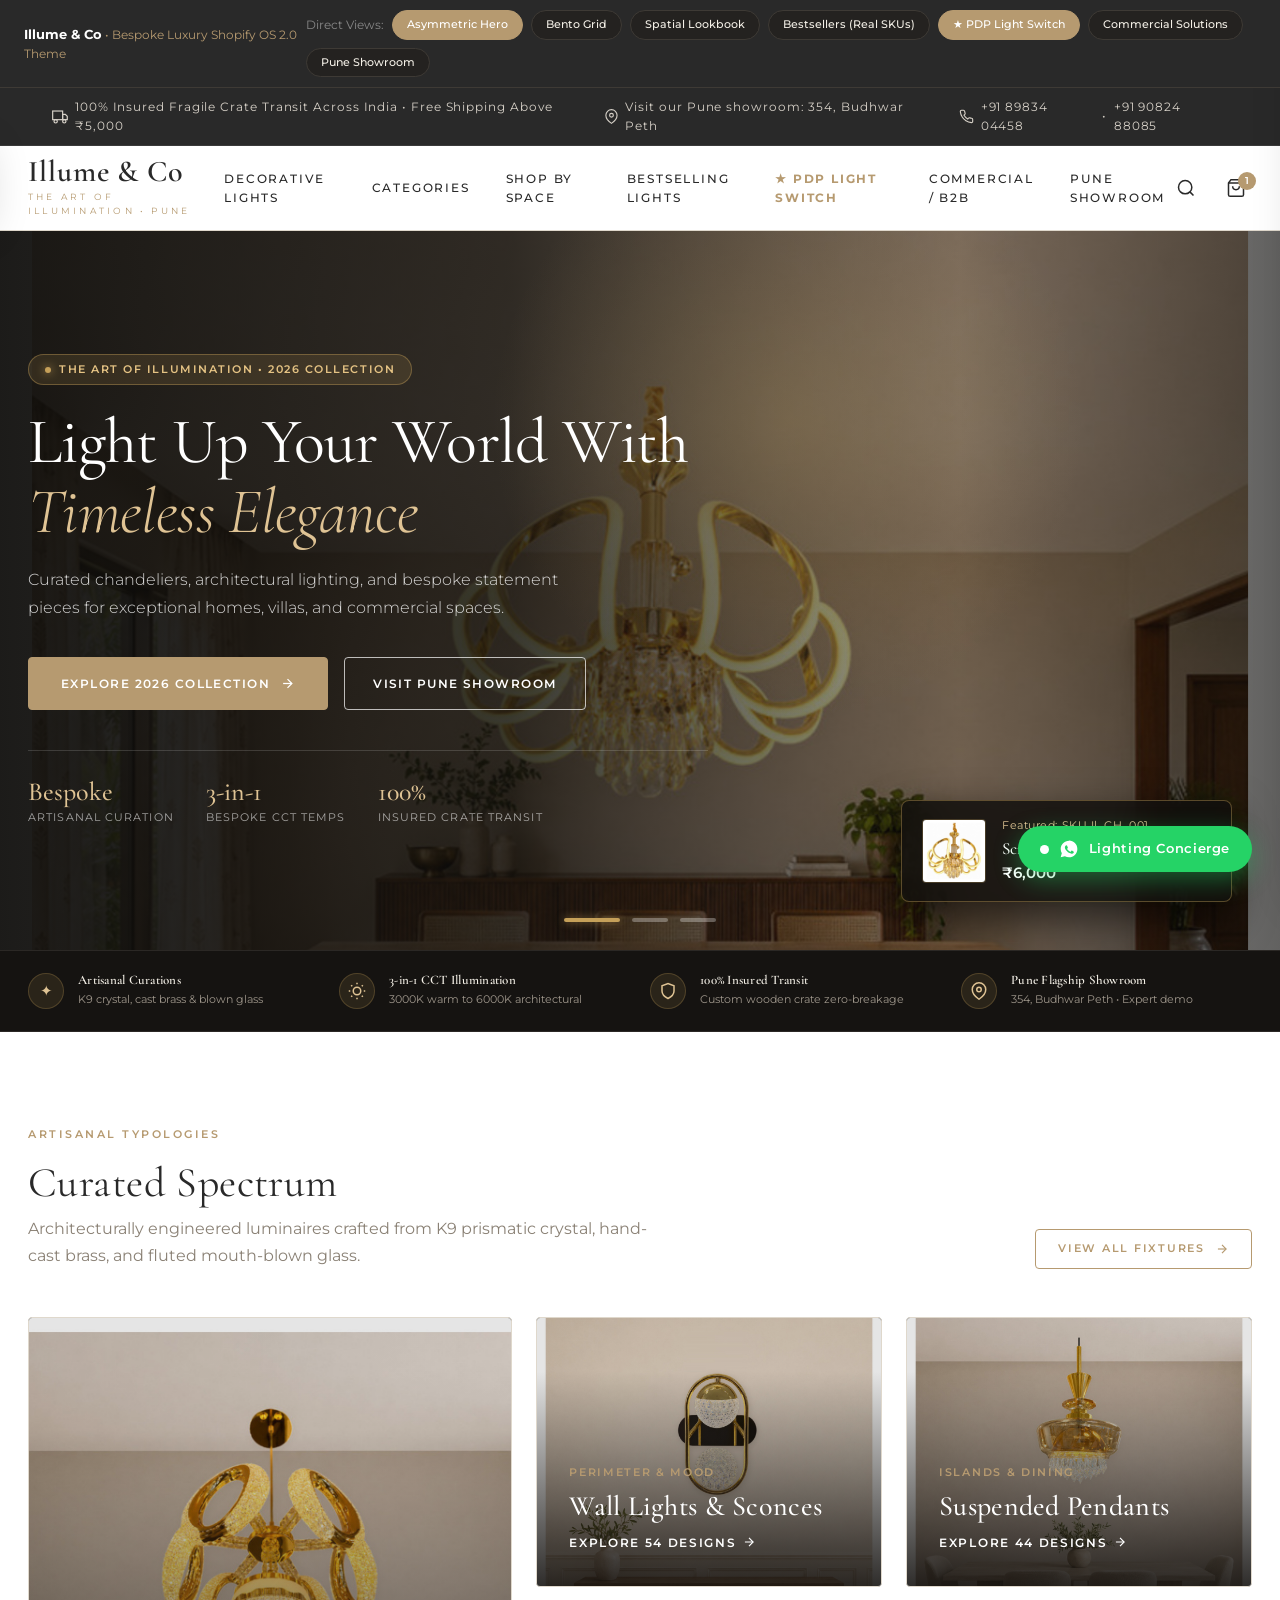
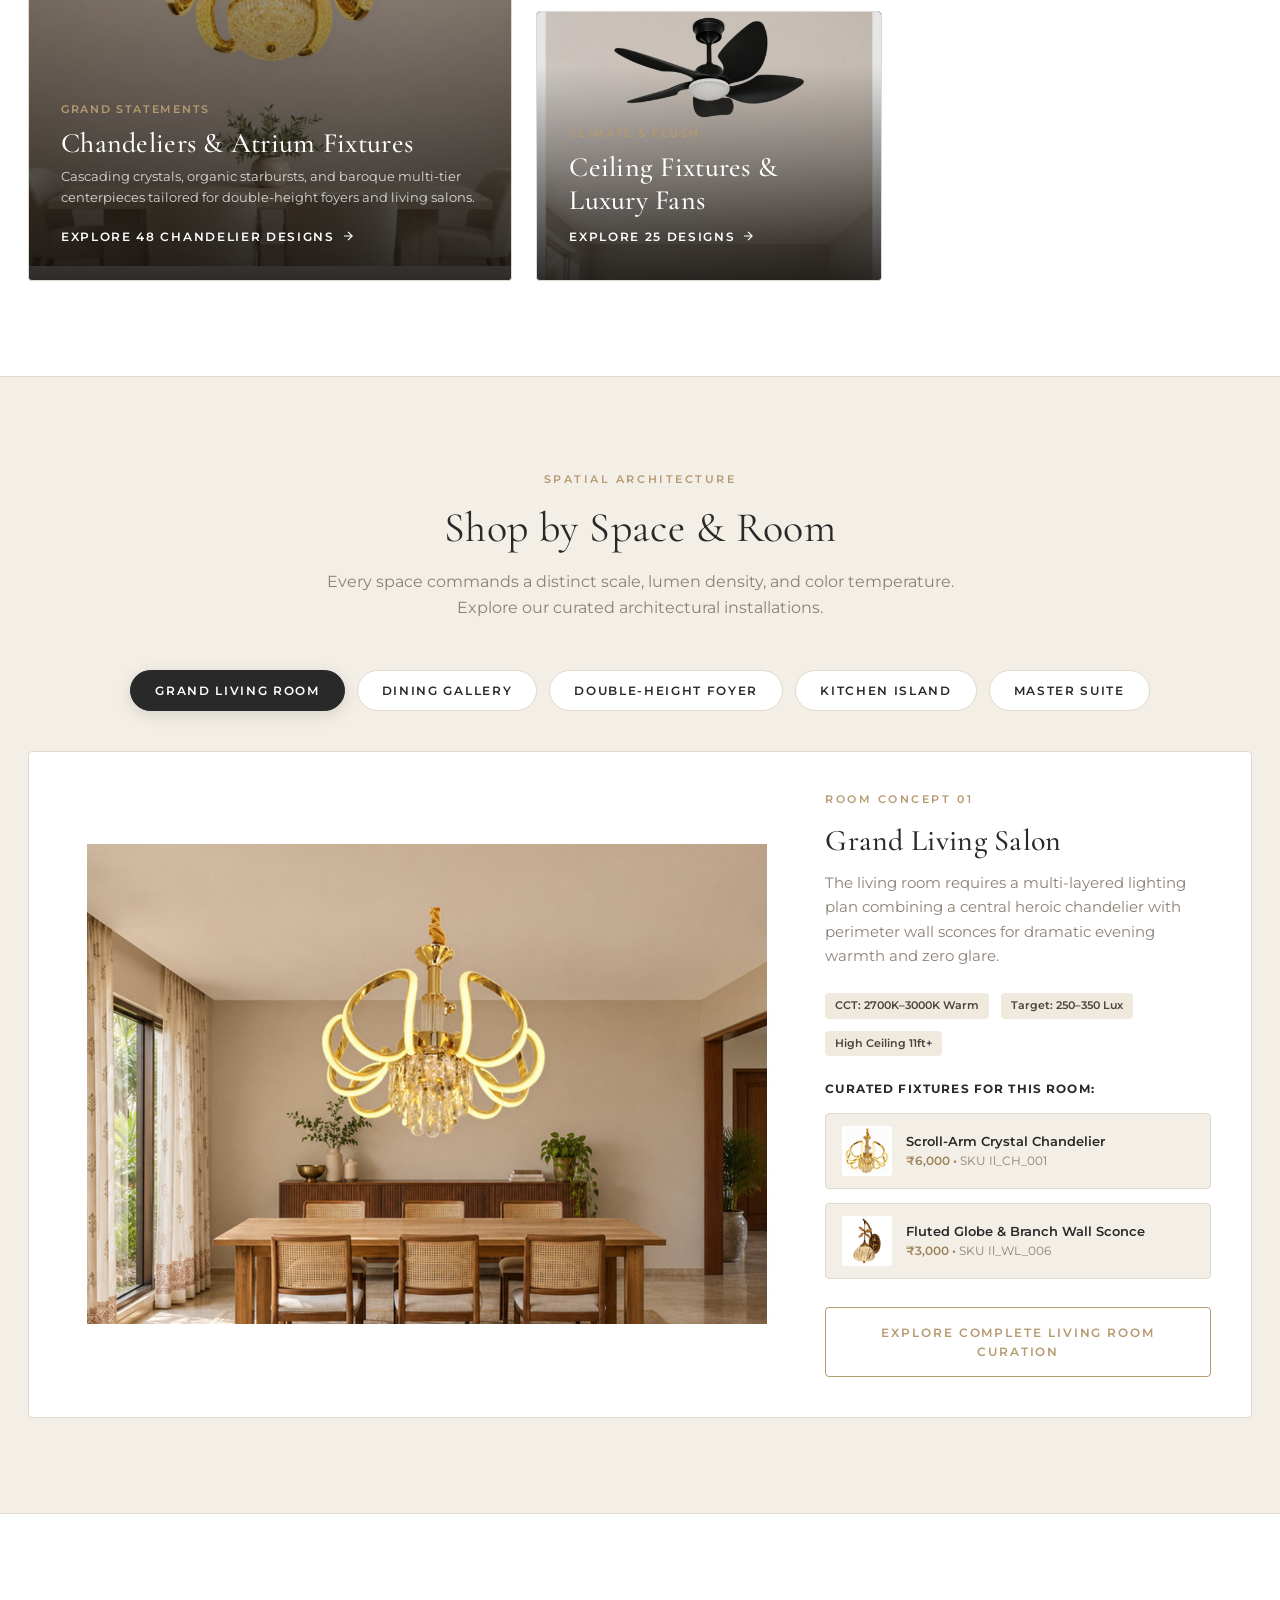
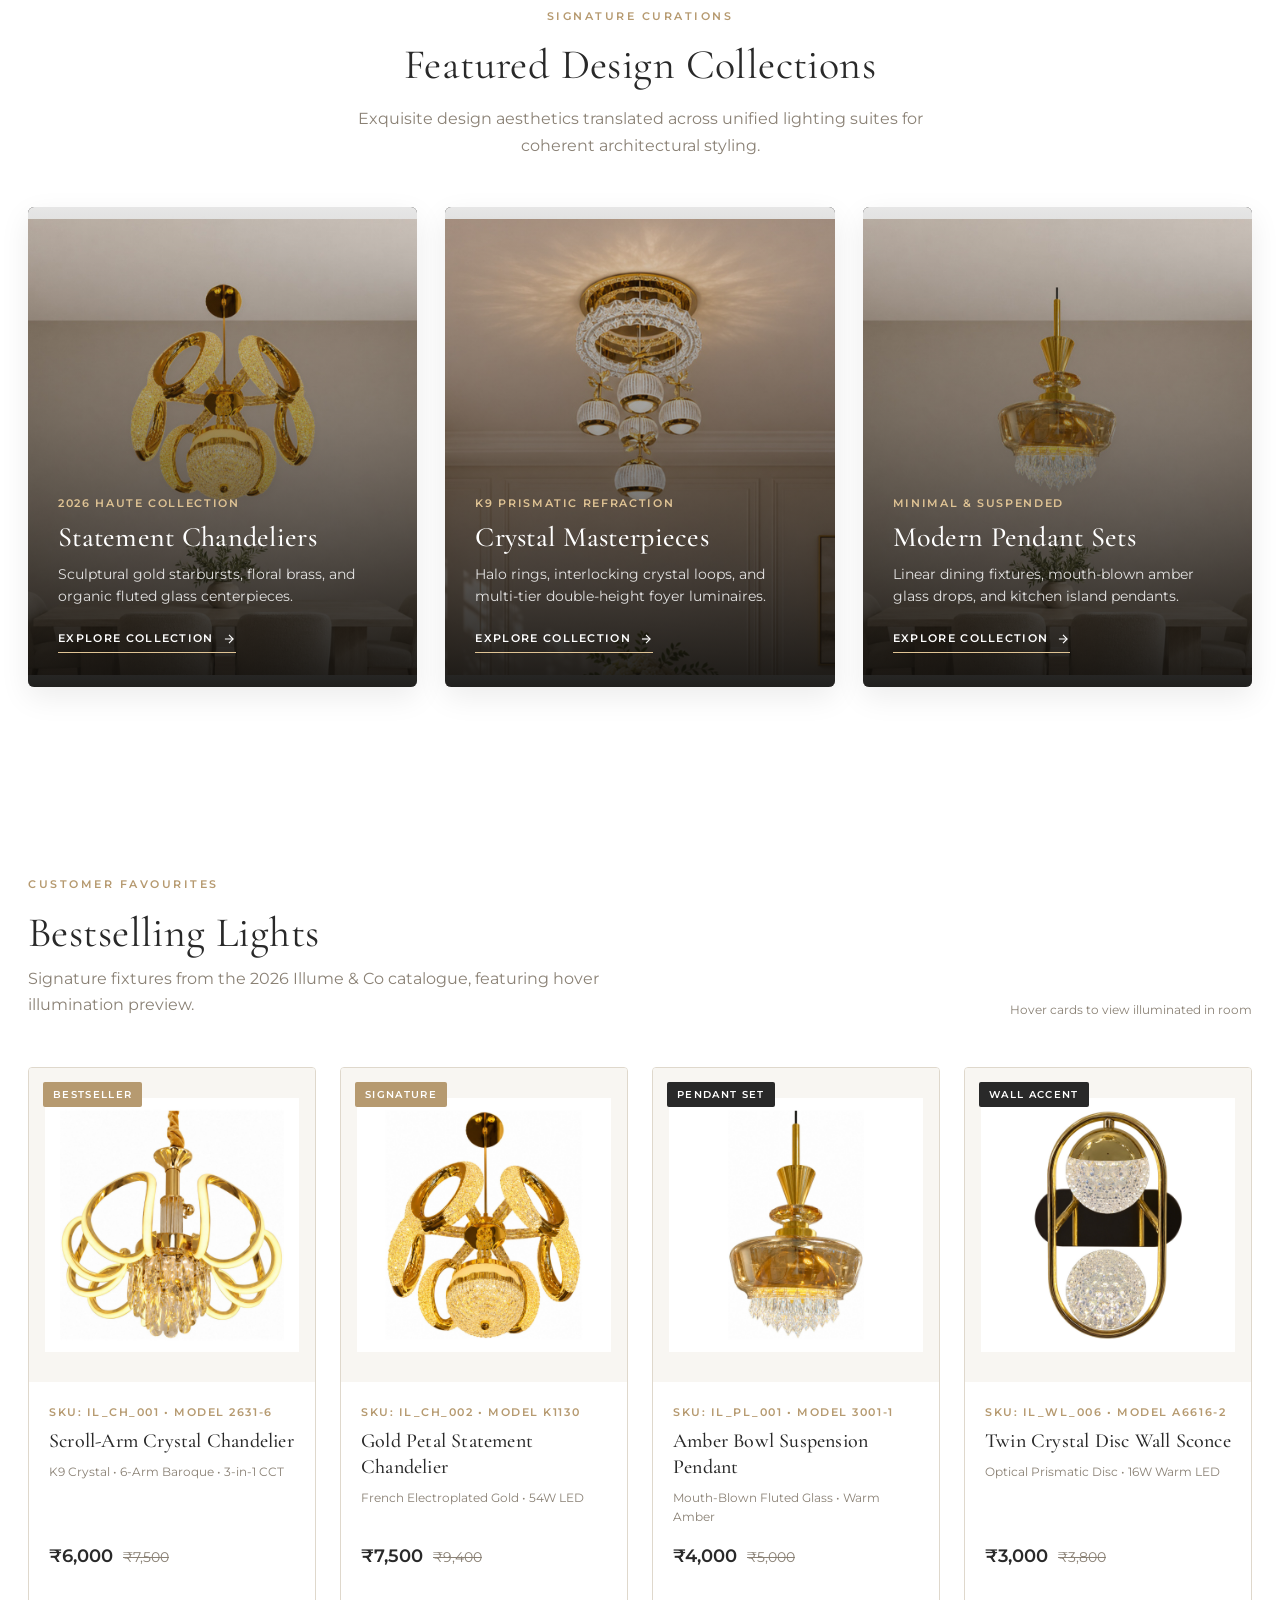
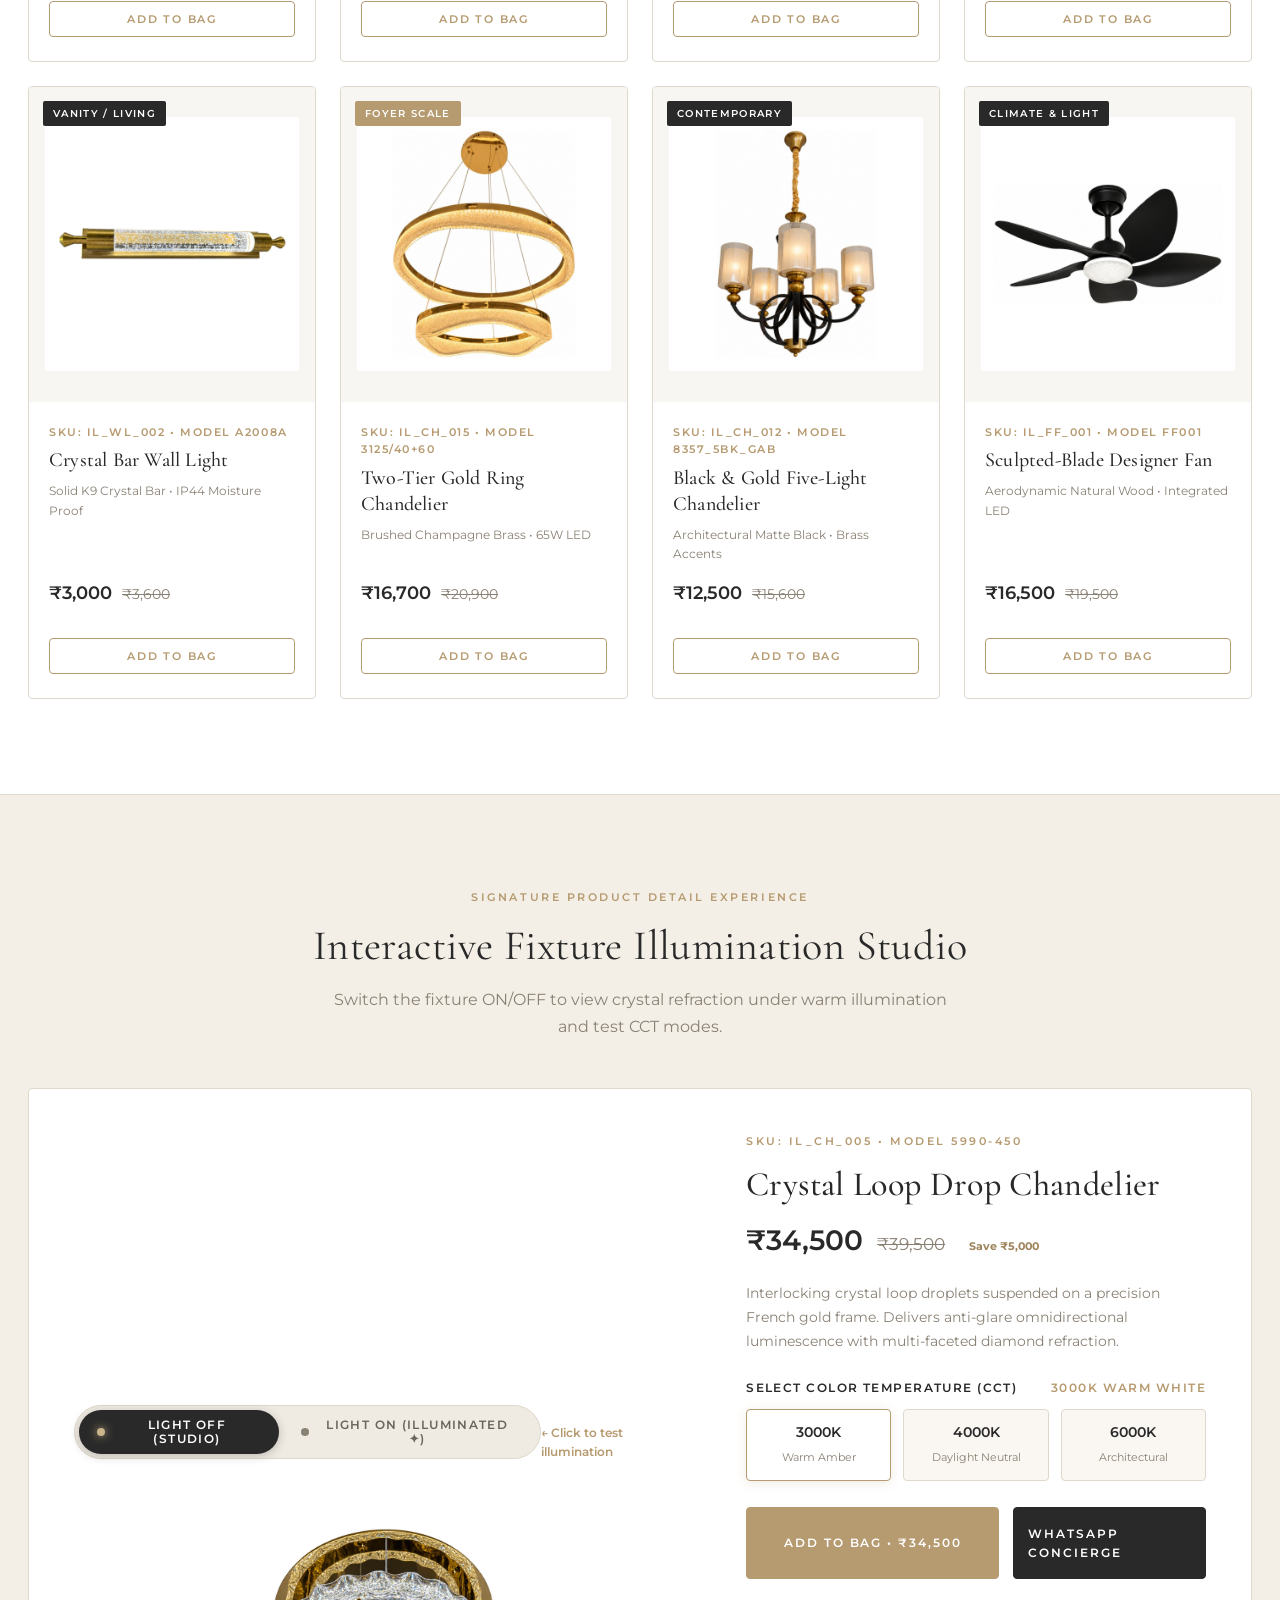
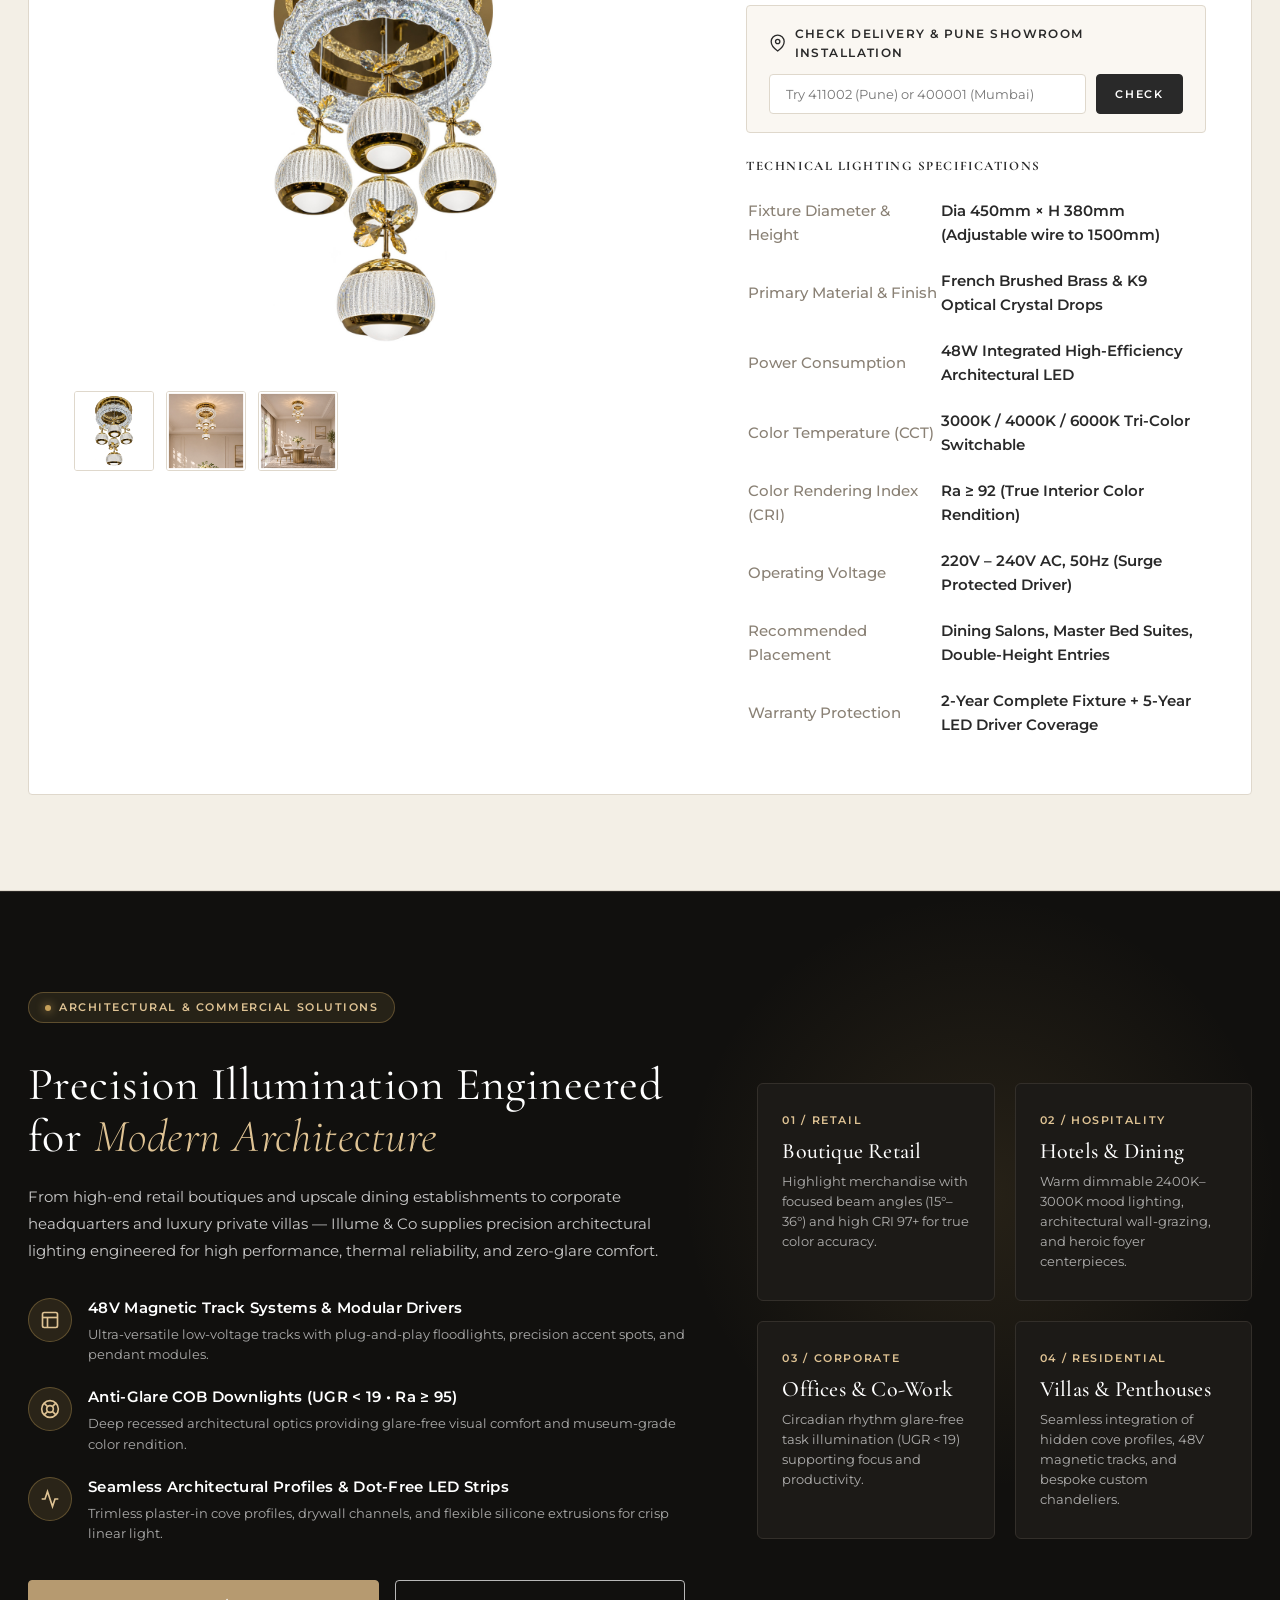
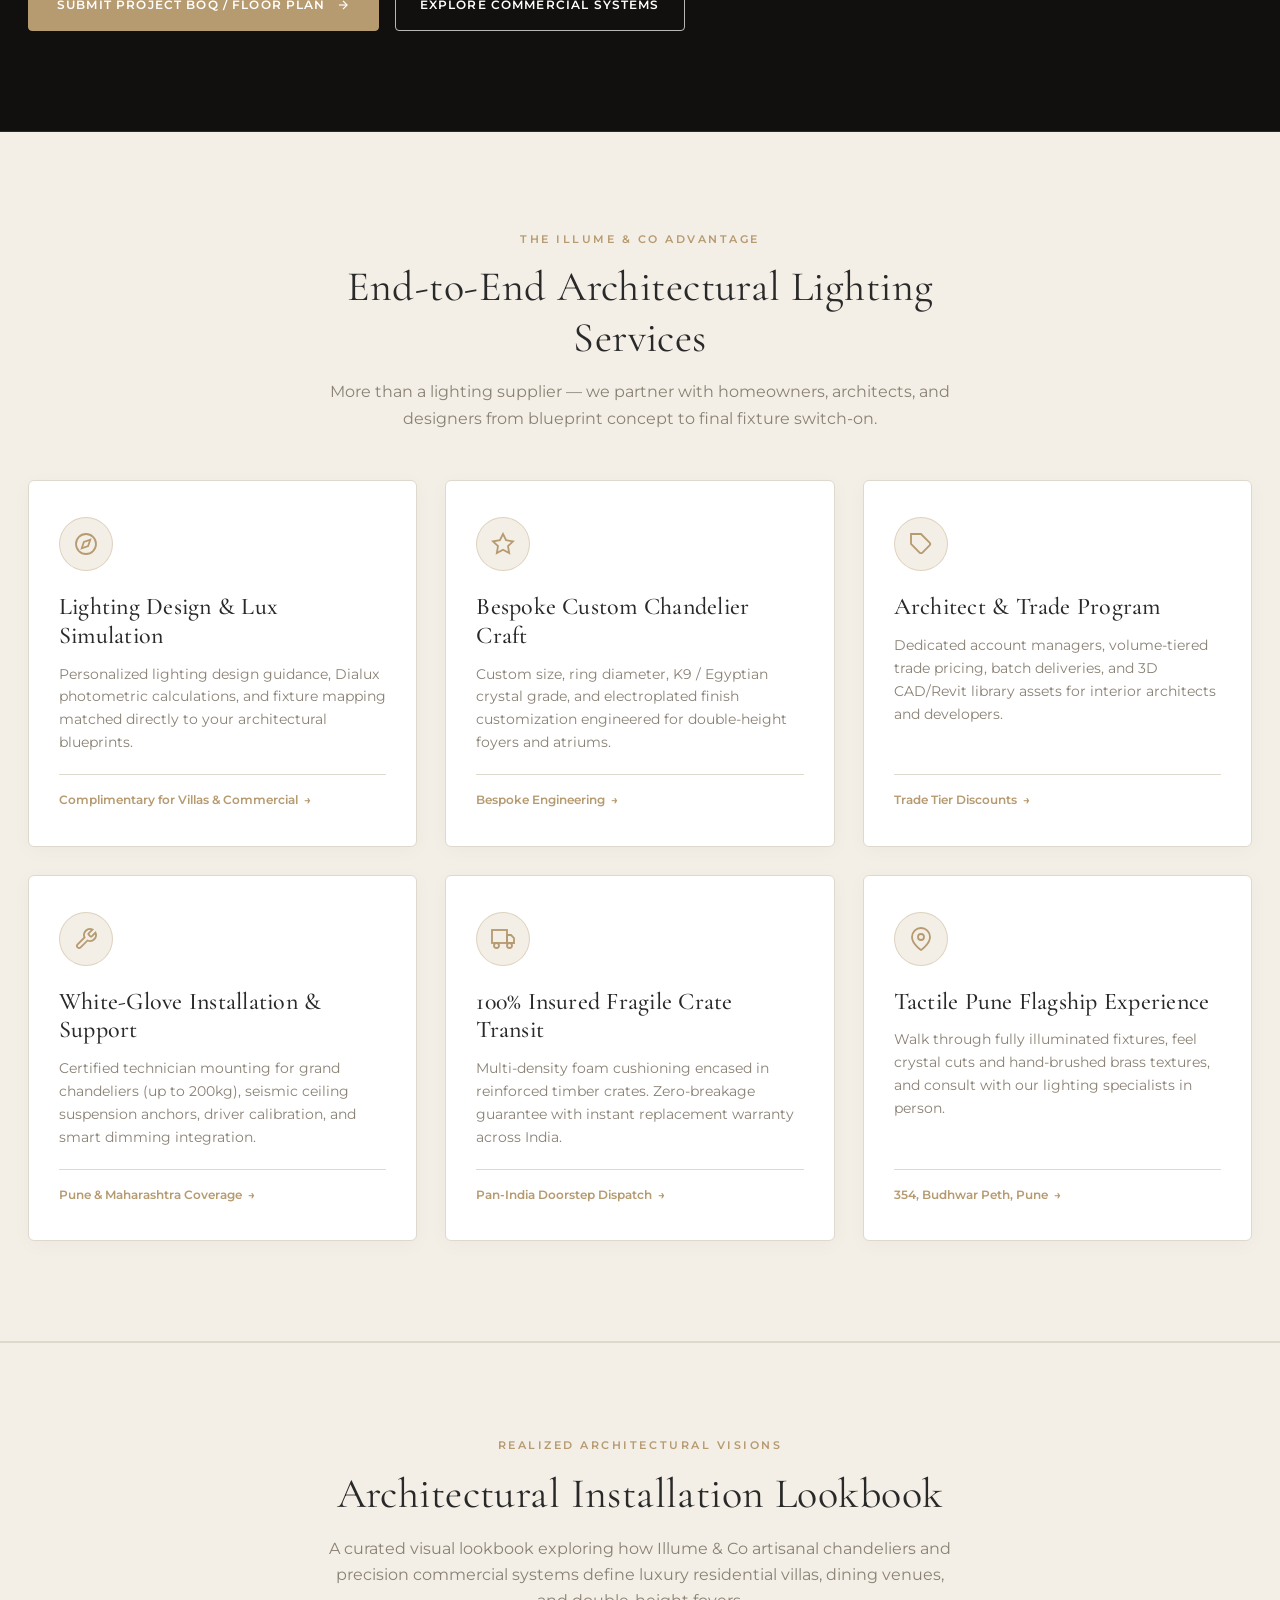
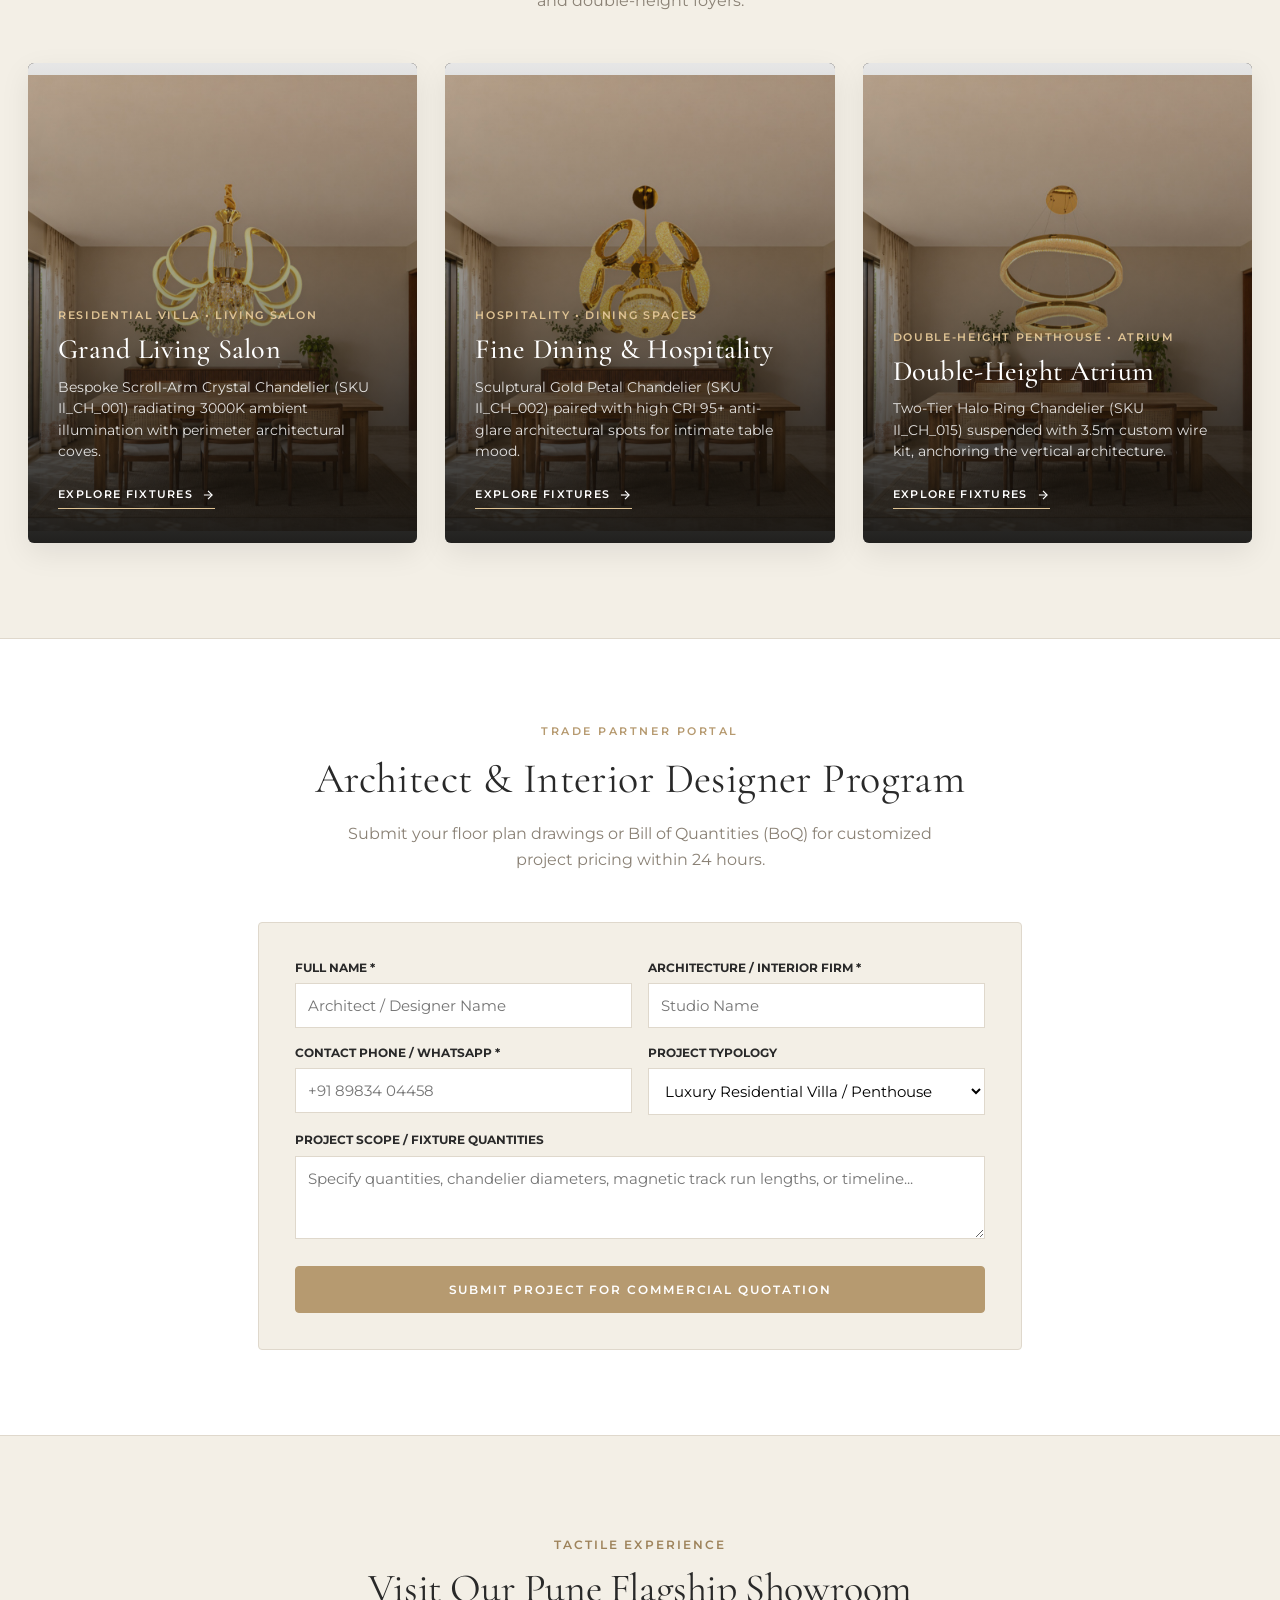
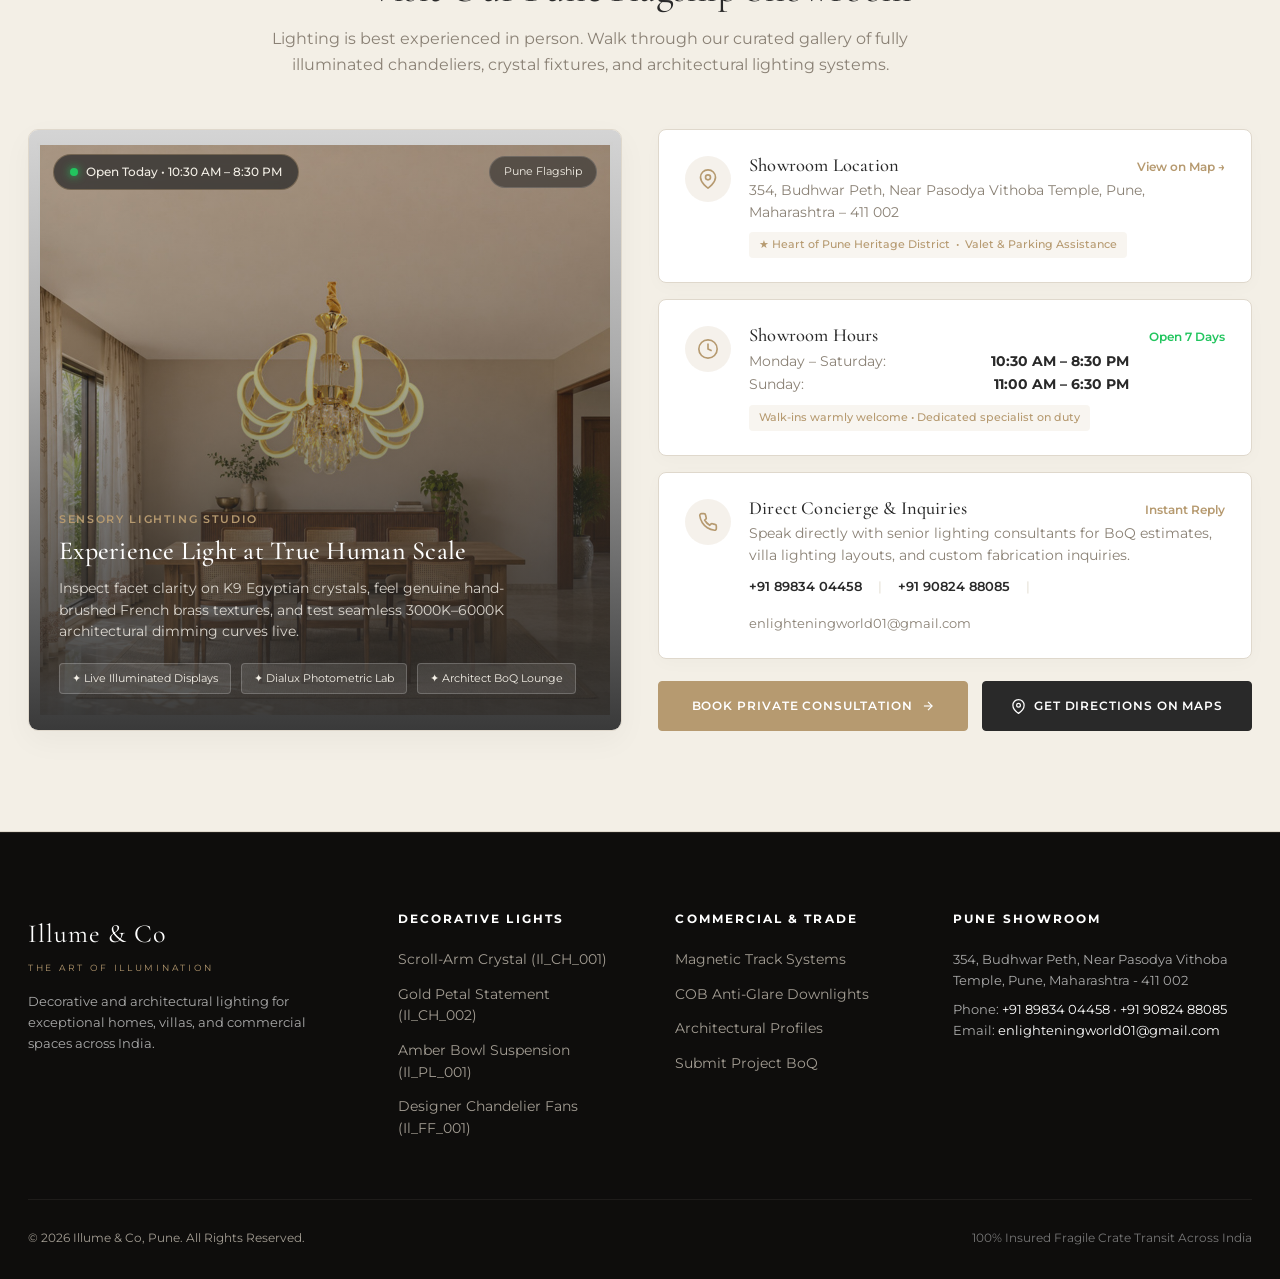
==== commit d3cb078a: "Fix PDP gallery thumbnail image switching, fix specs table text visibility, and make CCT selector co" ====
--- a/preview_theme_showcase.html
+++ b/preview_theme_showcase.html
@@ -1479,7 +1479,8 @@
 .light-switch-control {
   display: inline-flex;
   align-items: center;
-  background: #2B2824;
+  background: #EFEBE3;
+  border: 1px solid var(--color-border);
   border-radius: 30px;
   padding: 4px;
   gap: 4px;
@@ -1496,7 +1497,7 @@
   letter-spacing: 0.12em;
   text-transform: uppercase;
   cursor: pointer;
-  color: #AAA;
+  color: #6B645B;
   transition: var(--transition);
   display: flex;
   align-items: center;
@@ -1504,23 +1505,23 @@
 }
 
 .light-switch-btn.active {
-  background: var(--color-gold);
-  color: var(--color-white);
-  box-shadow: 0 2px 10px rgba(197, 160, 89, 0.4);
+  background: var(--color-ink);
+  color: #FFF;
+  box-shadow: 0 2px 10px rgba(41, 41, 41, 0.25);
 }
 
 .light-bulb-indicator {
   width: 8px;
   height: 8px;
   border-radius: 50%;
-  background-color: #666;
+  background-color: #8A8175;
   display: inline-block;
   transition: var(--transition);
 }
 
 .light-switch-btn.active .light-bulb-indicator {
-  background-color: #FFF;
-  box-shadow: 0 0 10px #FFF;
+  background-color: #CBB48A;
+  box-shadow: 0 0 10px #CBB48A;
 }
 
 /* CCT Kelvin Selector */
@@ -1536,6 +1537,7 @@
   margin-bottom: 12px;
   display: flex;
   justify-content: space-between;
+  color: var(--color-ink);
 }
 
 .cct-options-grid {
@@ -1545,36 +1547,37 @@
 }
 
 .cct-option-card {
-  border: 1px solid #3A3630;
+  border: 1px solid var(--color-border);
   border-radius: var(--radius-sm);
   padding: 12px 14px;
   text-align: center;
   cursor: pointer;
-  background: #1C1B19;
+  background: #FAF7F2;
   transition: var(--transition);
 }
 
 .cct-option-card:hover, .cct-option-card.selected {
-  border-color: var(--color-gold);
-  background-color: #26231E;
+  border-color: var(--color-primary);
+  background-color: #FFF;
+  box-shadow: 0 2px 12px rgba(182, 154, 112, 0.2);
 }
 
 .cct-temp-kelvin {
   font-weight: 600;
   font-size: 13.5px;
-  color: #FFF;
+  color: var(--color-ink);
   display: block;
 }
 
 .cct-temp-name {
   font-size: 11px;
-  color: #9E968B;
+  color: var(--color-muted);
 }
 
 /* Indian Pincode Service Box */
 .pincode-service-box {
-  background-color: #1D1C1A;
-  border: 1px solid #38342E;
+  background-color: #FAF7F2;
+  border: 1px solid var(--color-border);
   padding: 18px 22px;
   border-radius: var(--radius-sm);
   margin: 26px 0;
@@ -1589,7 +1592,7 @@
   display: flex;
   align-items: center;
   gap: 8px;
-  color: #DDD;
+  color: var(--color-ink);
 }
 
 .pincode-input-group {
@@ -1600,14 +1603,51 @@
 .pincode-input {
   flex-grow: 1;
   padding: 11px 16px;
-  border: 1px solid #443F38;
+  border: 1px solid var(--color-border);
   border-radius: var(--radius-sm);
   font-size: 13px;
-  background: #141312;
-  color: #FFF;
+  background: #FFF;
+  color: var(--color-ink);
 }
 
 .pincode-result {
+  margin-top: 12px;
+  font-size: 12.5px;
+  display: none;
+  line-height: 1.5;
+}
+
+/* Product Gallery Thumbnails */
+.pdp-thumb {
+  width: 80px;
+  height: 90px;
+  border: 1.5px solid var(--color-border);
+  border-radius: var(--radius-sm);
+  overflow: hidden;
+  cursor: pointer;
+  flex-shrink: 0;
+  background: #FAF7F2;
+  transition: all 0.2s ease;
+  padding: 2px;
+}
+
+.pdp-thumb:hover {
+  border-color: var(--color-primary);
+  transform: translateY(-2px);
+}
+
+.pdp-thumb.active {
+  border-color: var(--color-ink);
+  box-shadow: 0 0 0 1px var(--color-ink);
+}
+
+.pdp-thumb img {
+  width: 100%;
+  height: 100%;
+  object-fit: cover;
+  border-radius: calc(var(--radius-sm) - 2px);
+  display: block;
+}
   margin-top: 12px;
   font-size: 12.5px;
   display: none;
@@ -1623,22 +1663,22 @@
 }
 
 .specs-table tr {
-  border-bottom: 1px solid #2B2824;
+  border-bottom: 1px solid var(--color-border);
 }
 
 .specs-table td {
-  padding: 12px 0;
+  padding: 10px 0;
 }
 
 .specs-table td:first-child {
   font-weight: 500;
-  color: #9E968B;
+  color: #8A8175;
   width: 42%;
 }
 
 .specs-table td:last-child {
   font-weight: 600;
-  color: #FFF;
+  color: #292929;
 }
 
 /* ==========================================================================
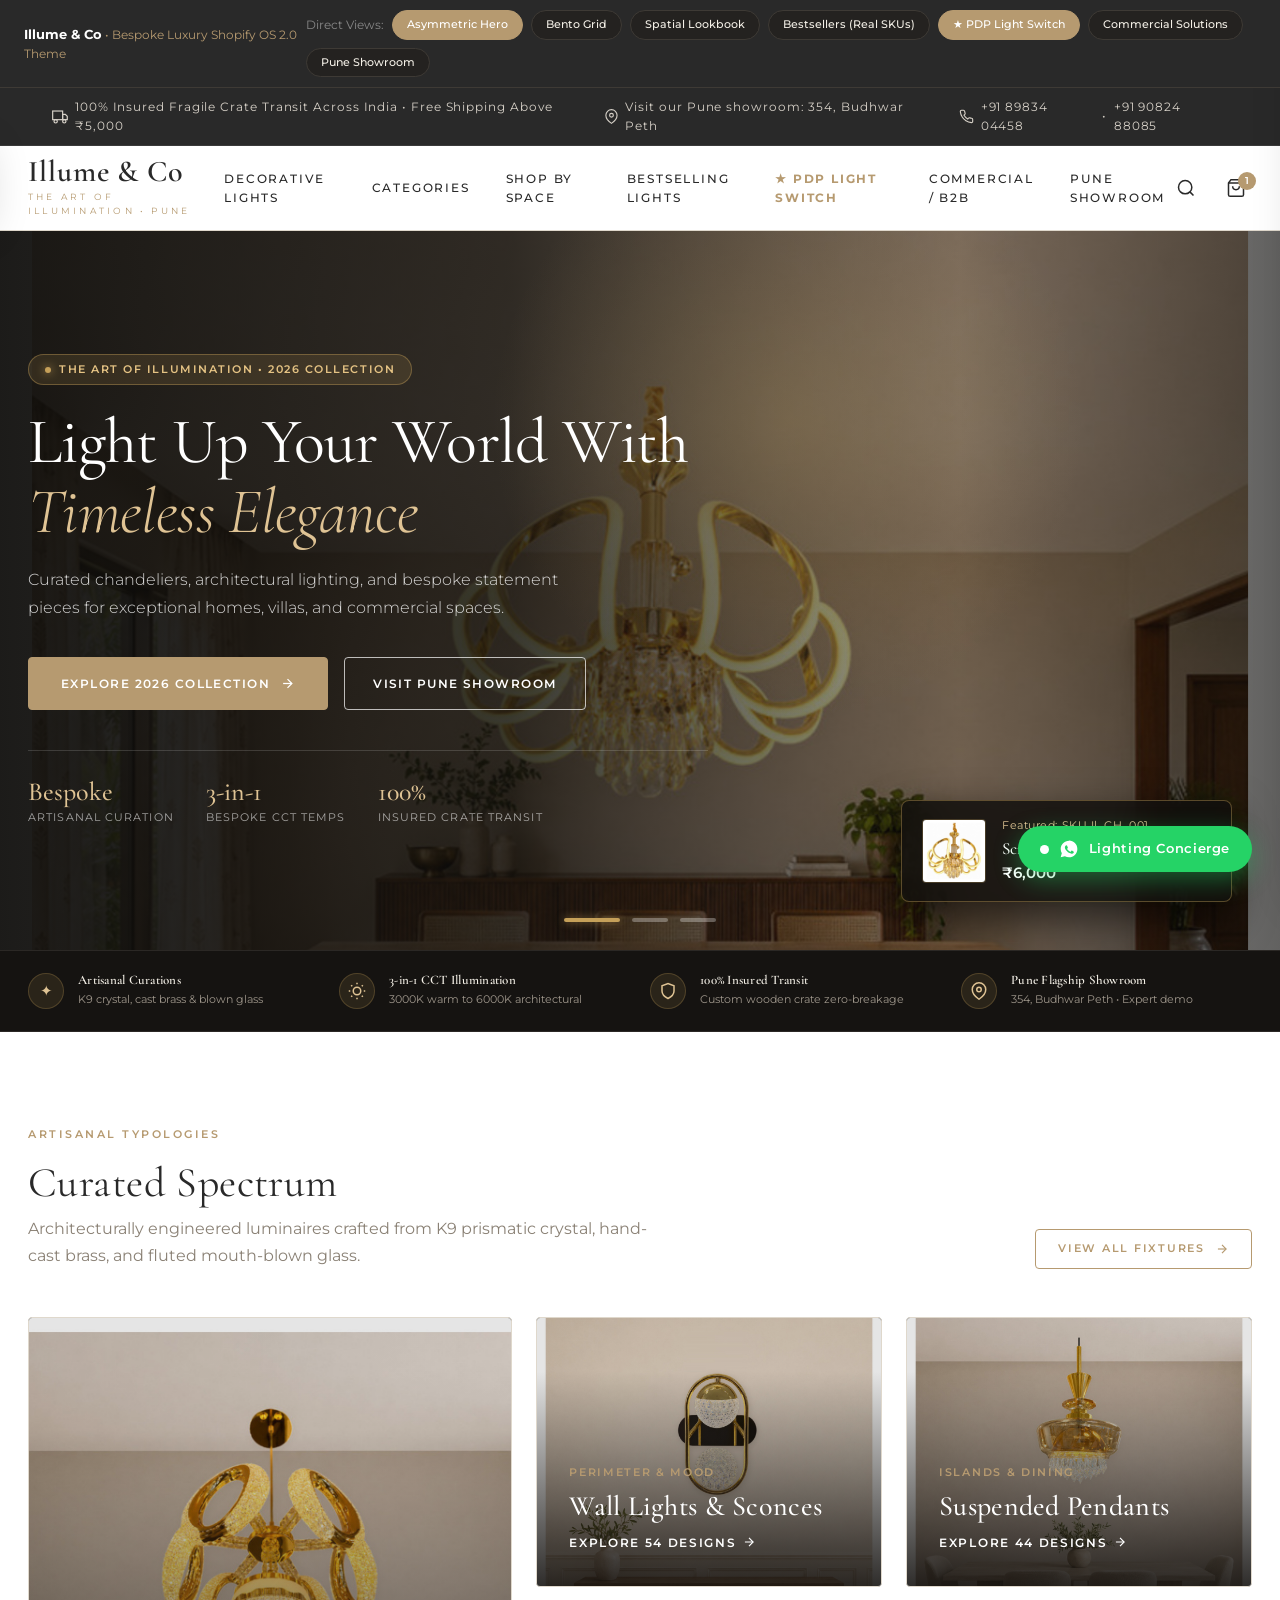
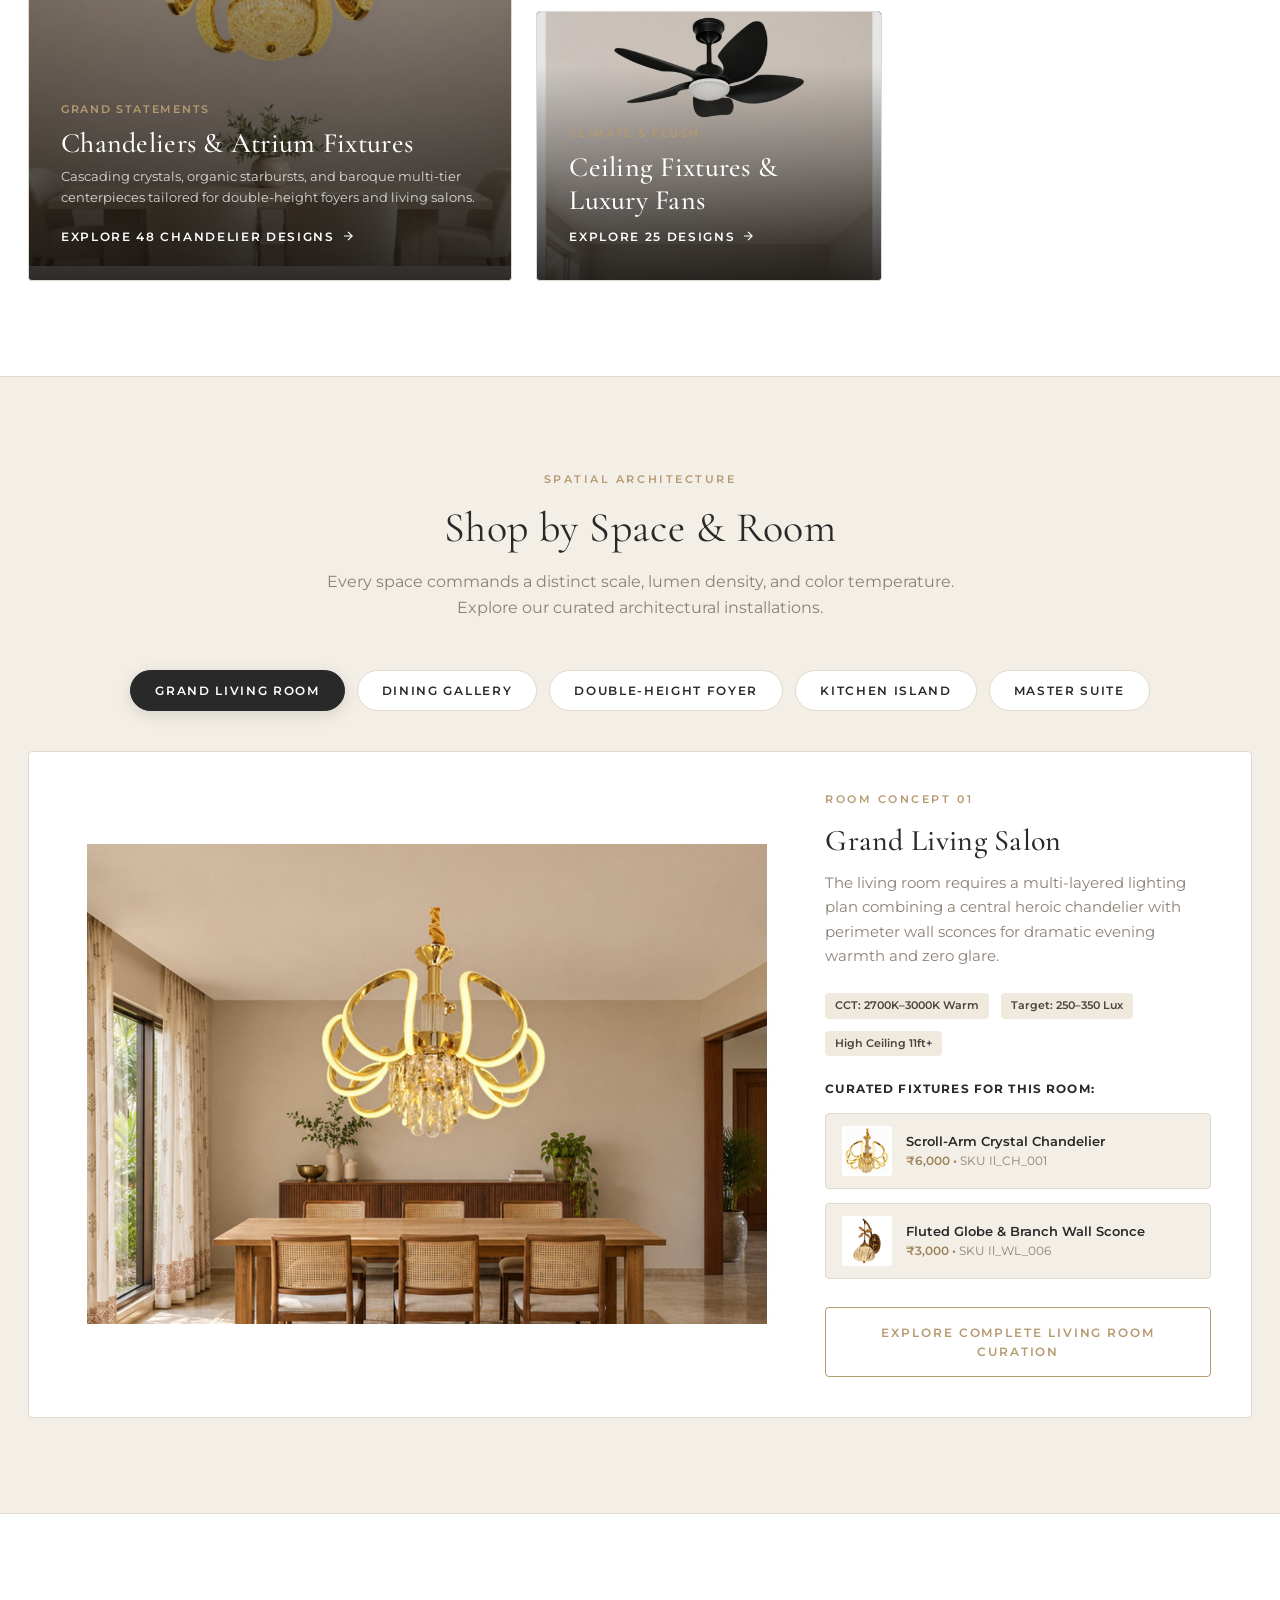
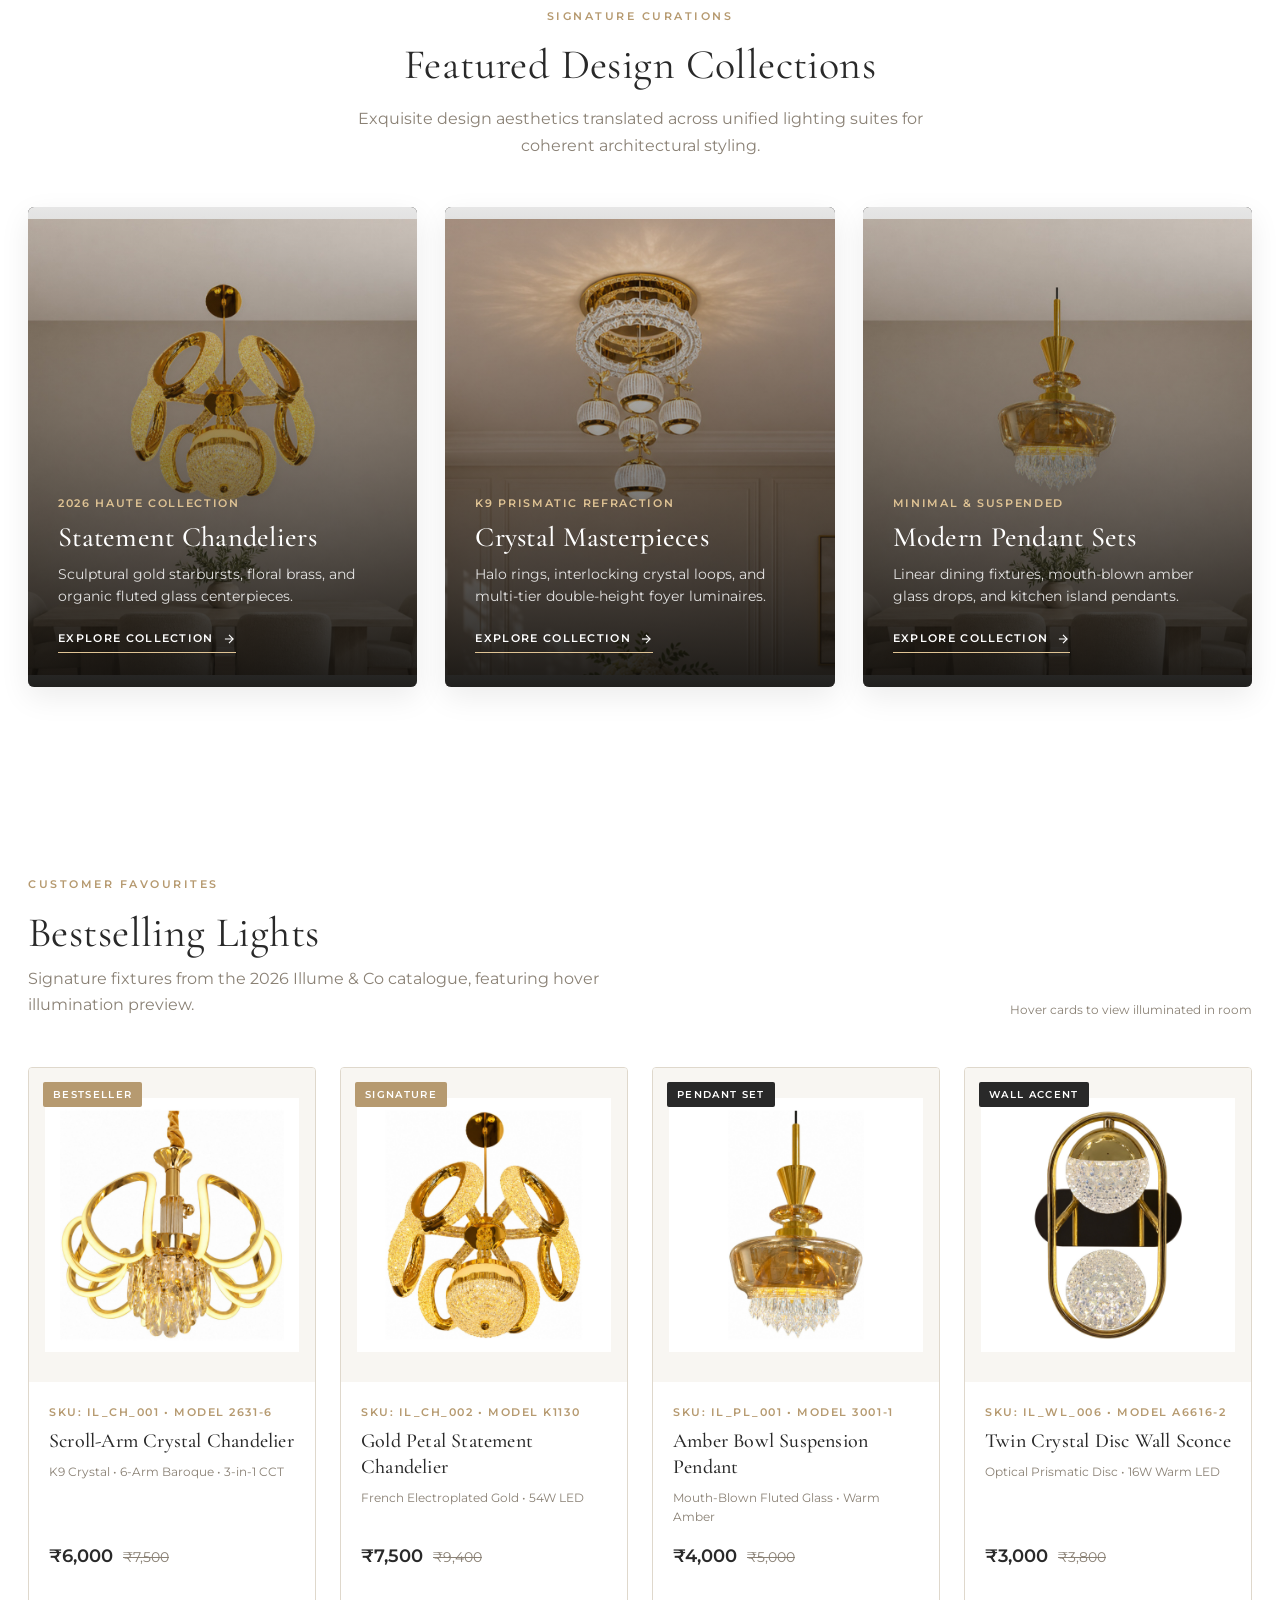
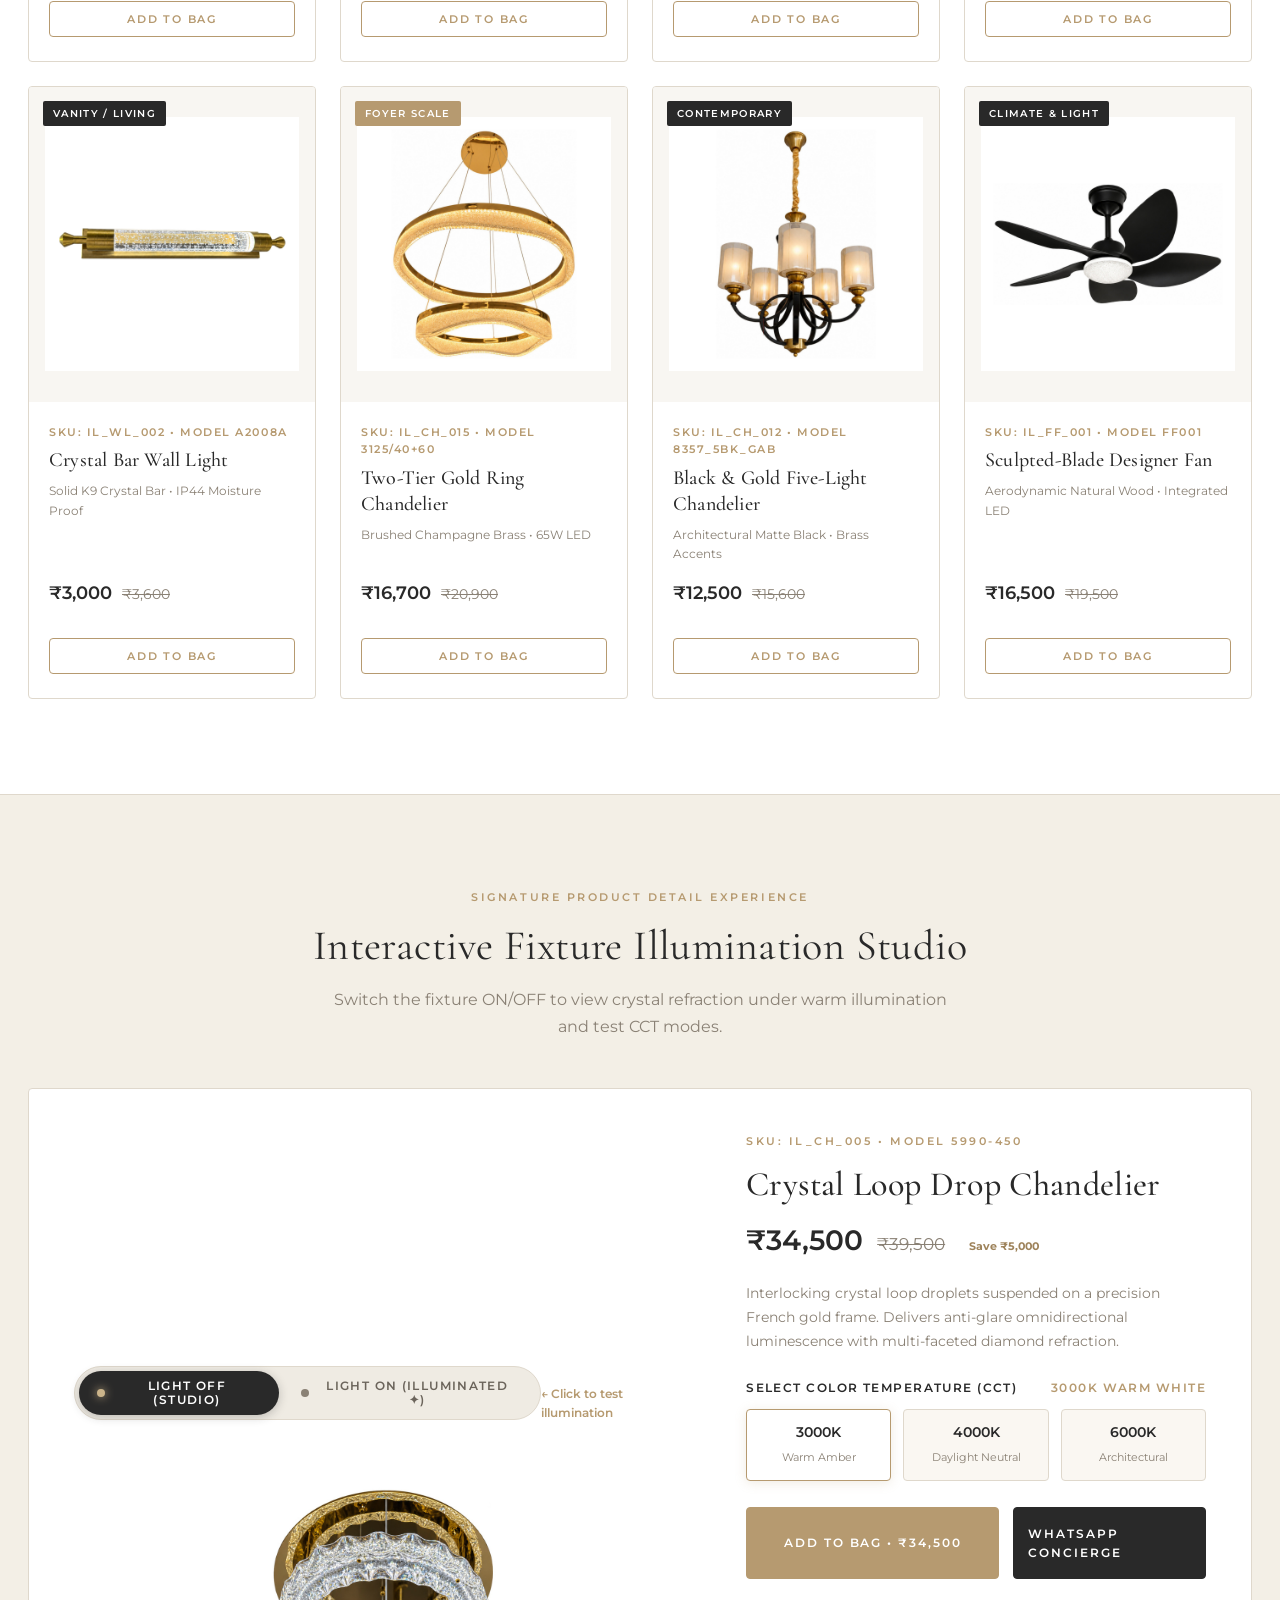
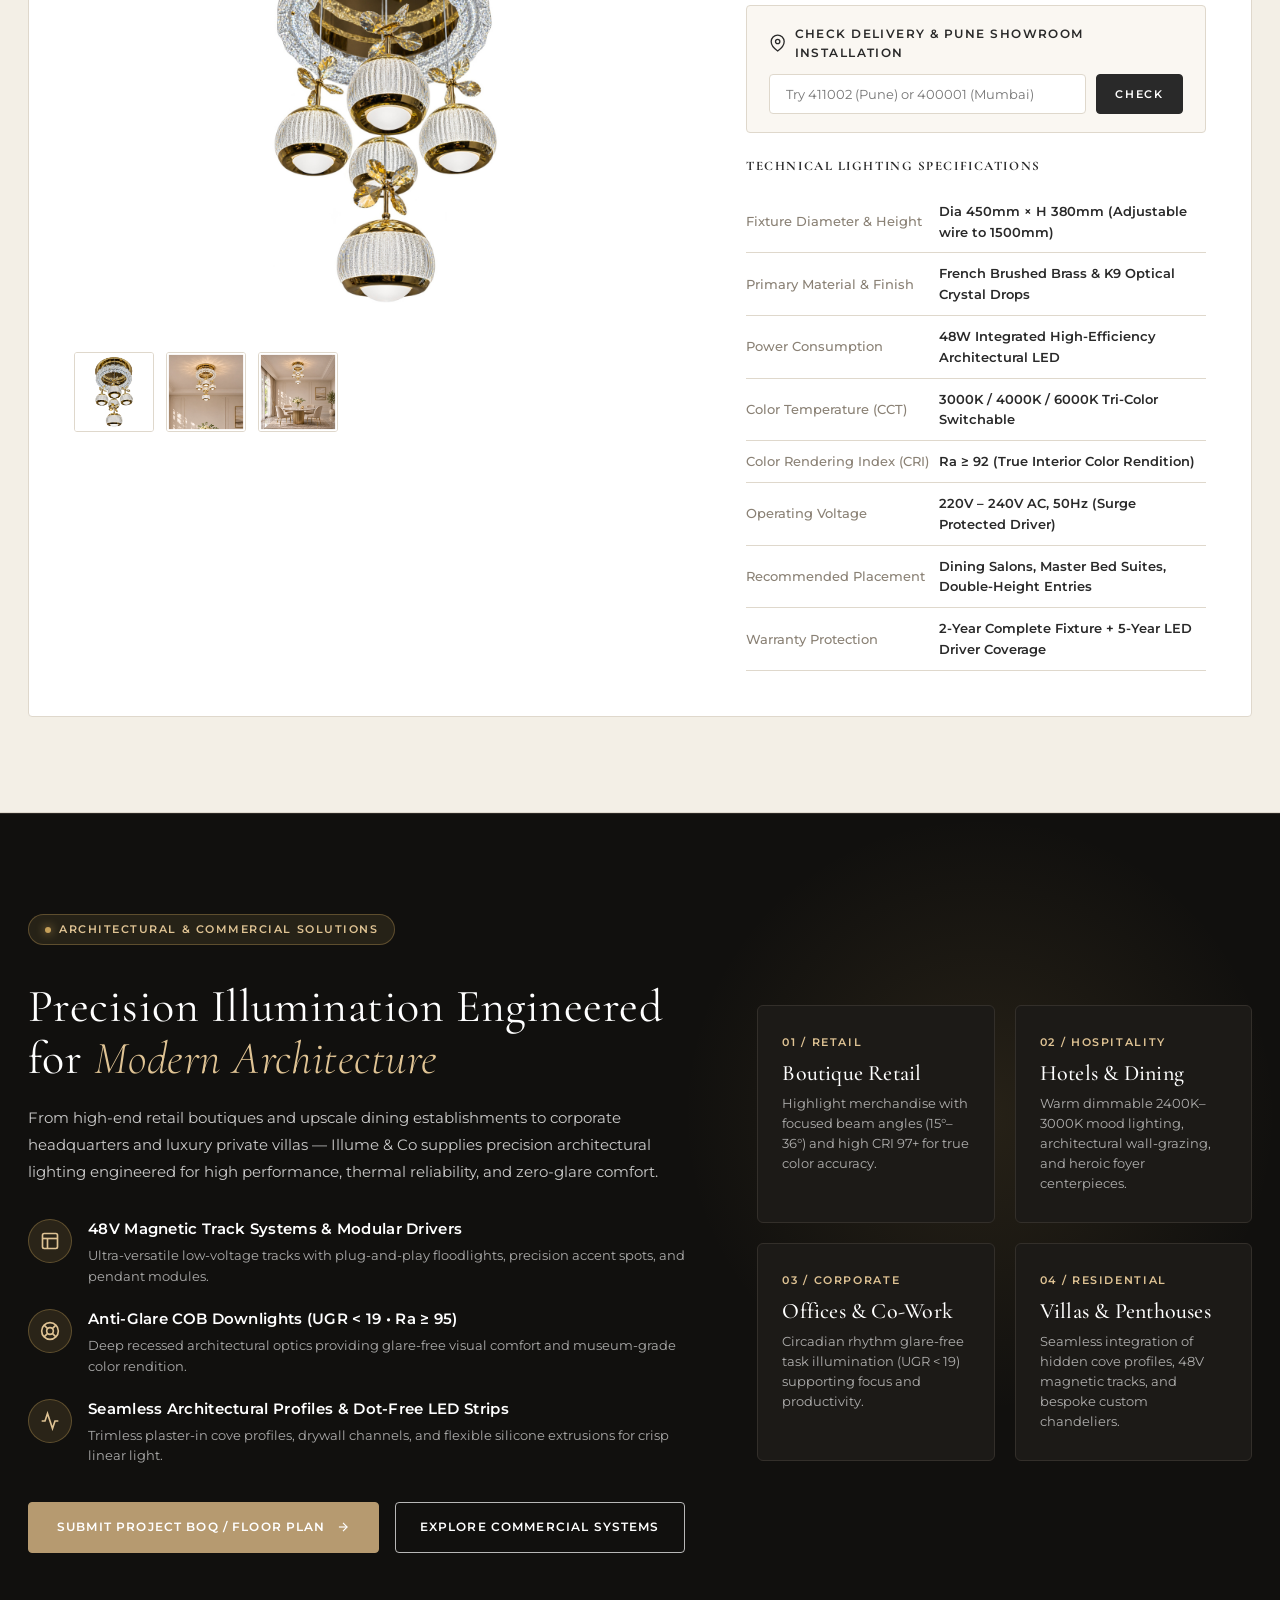
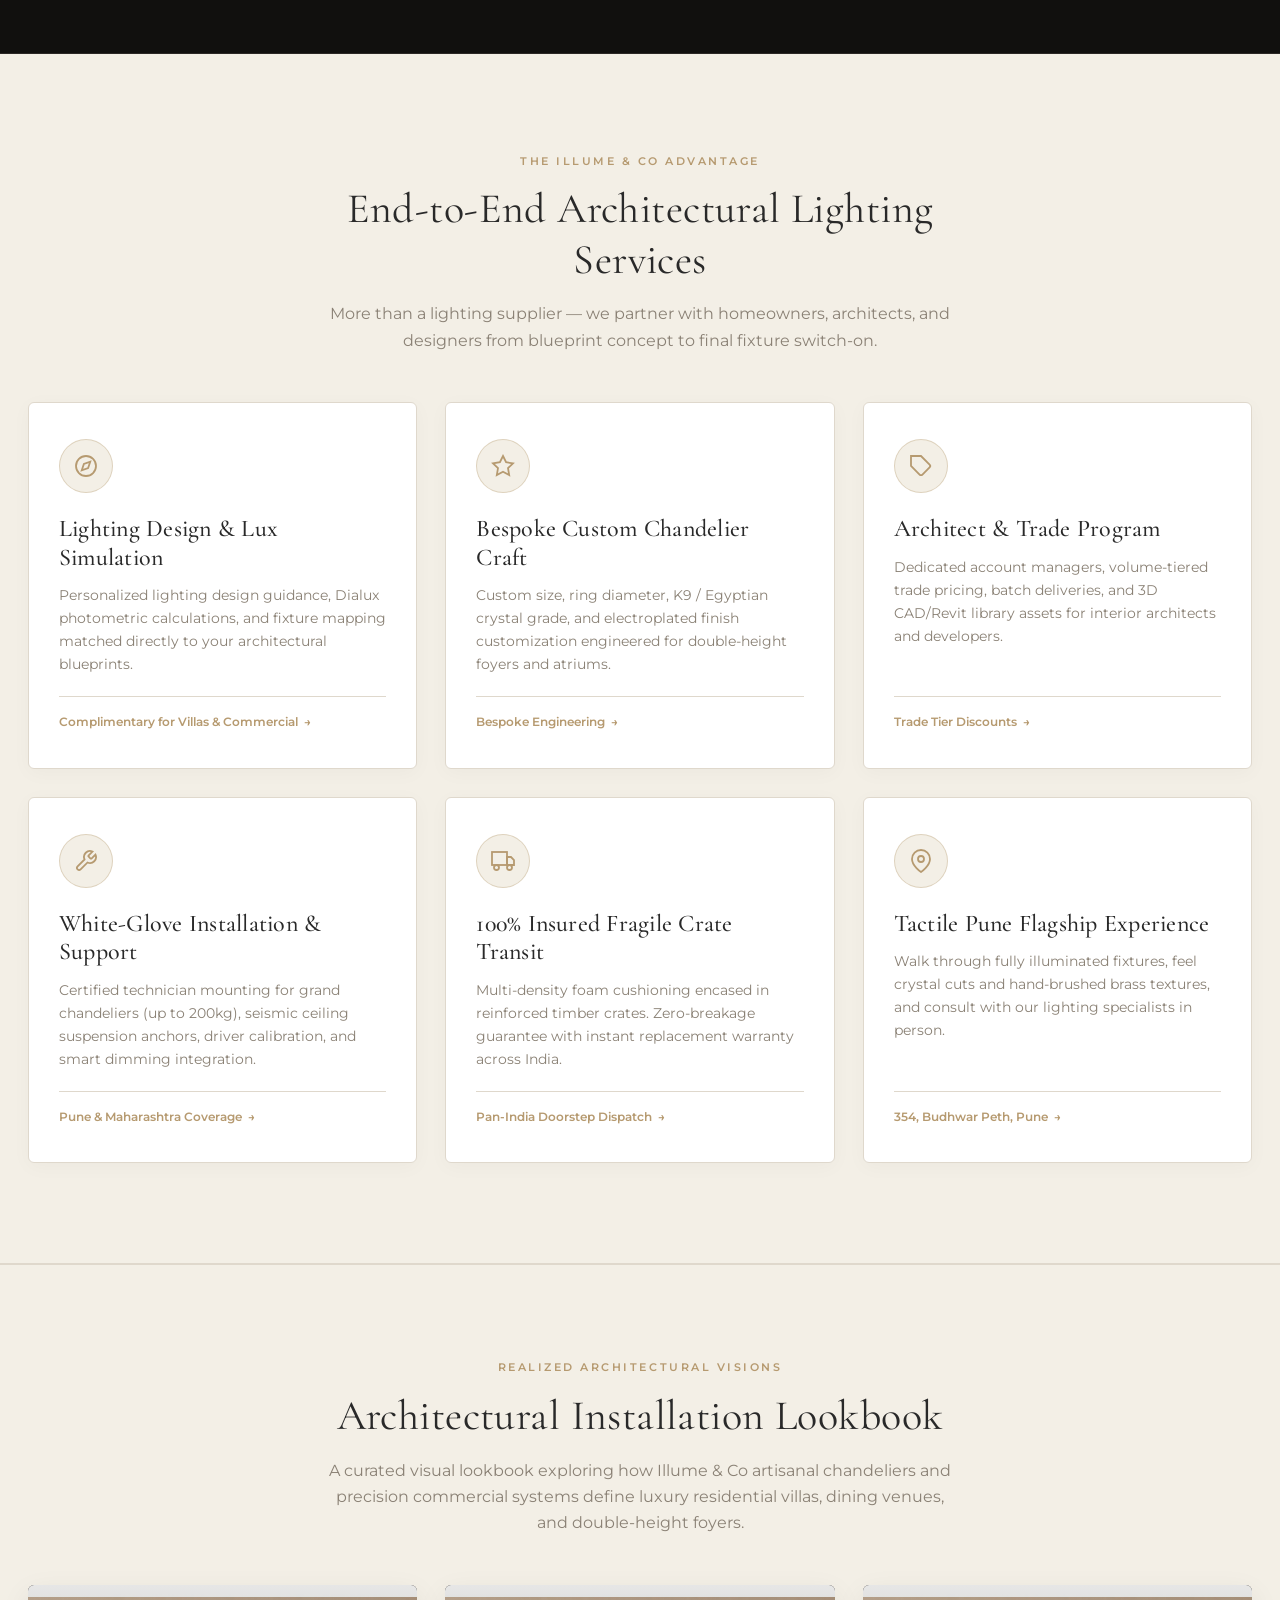
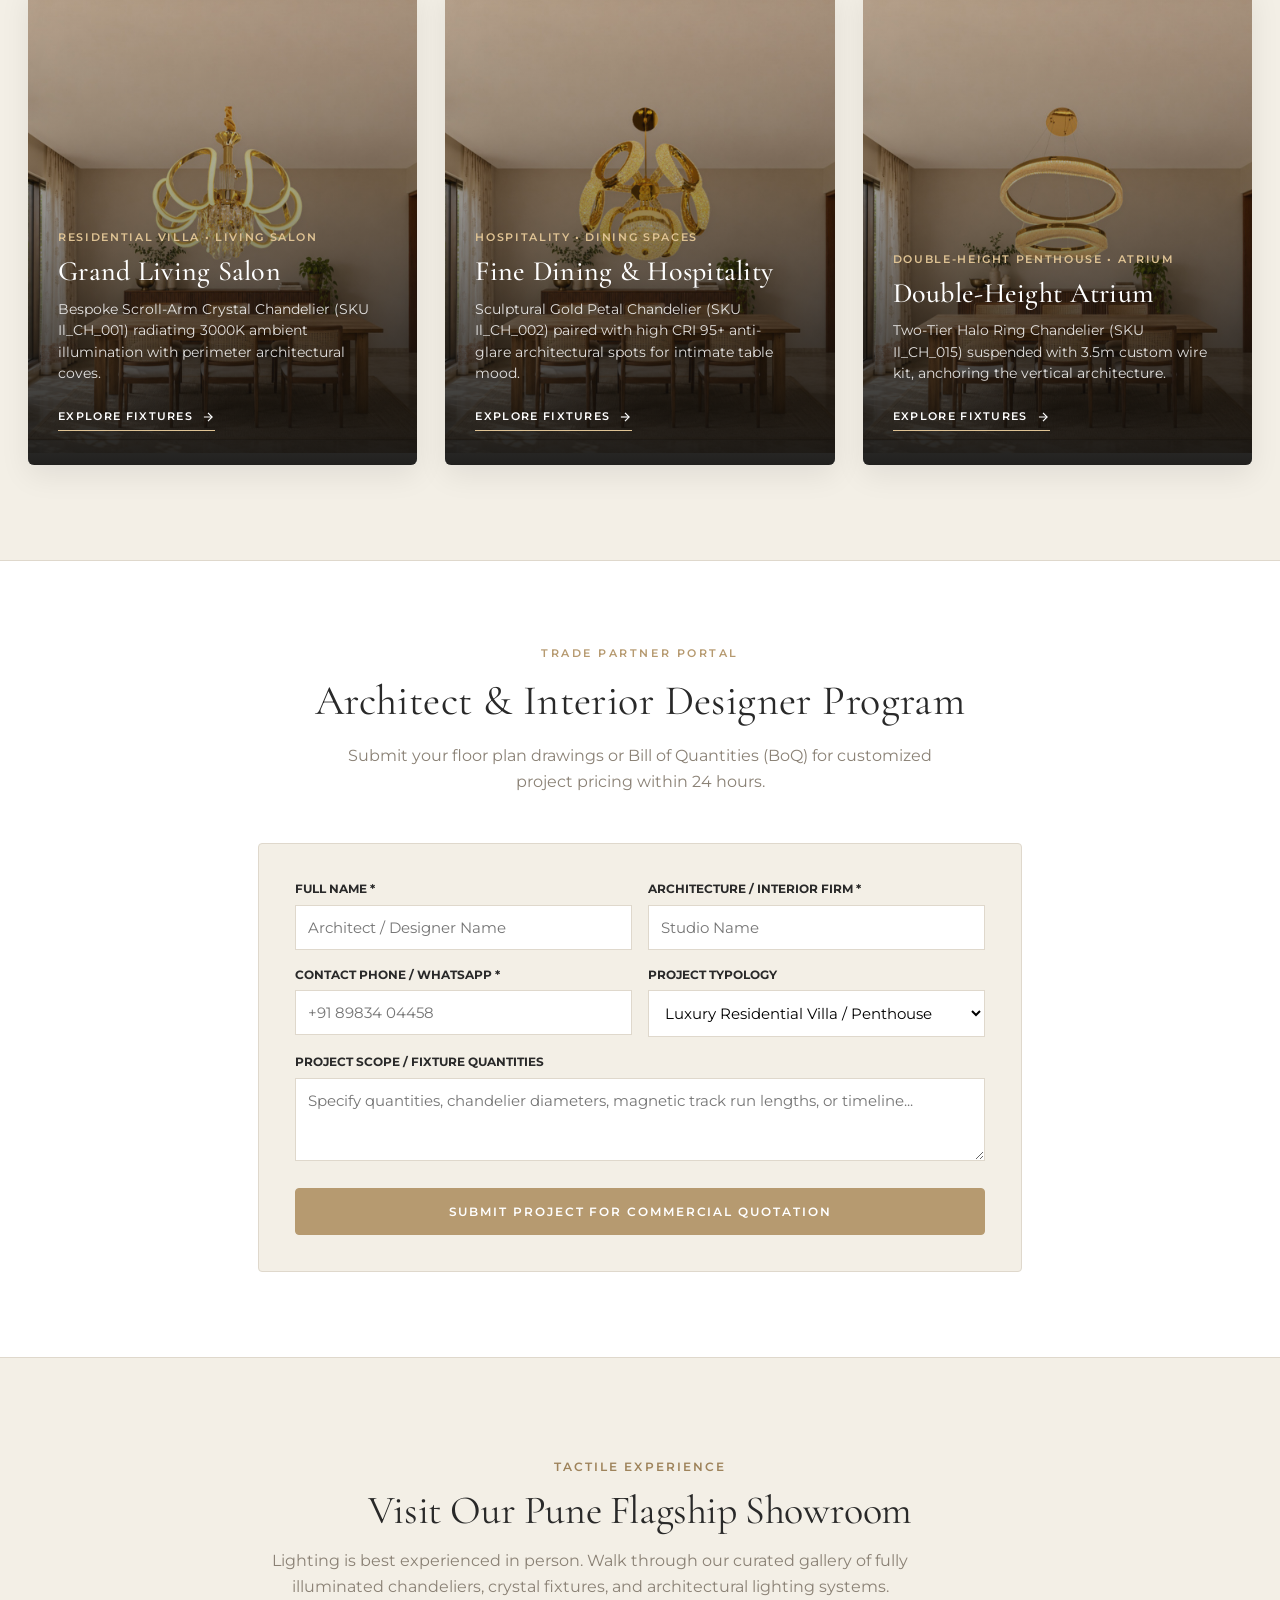
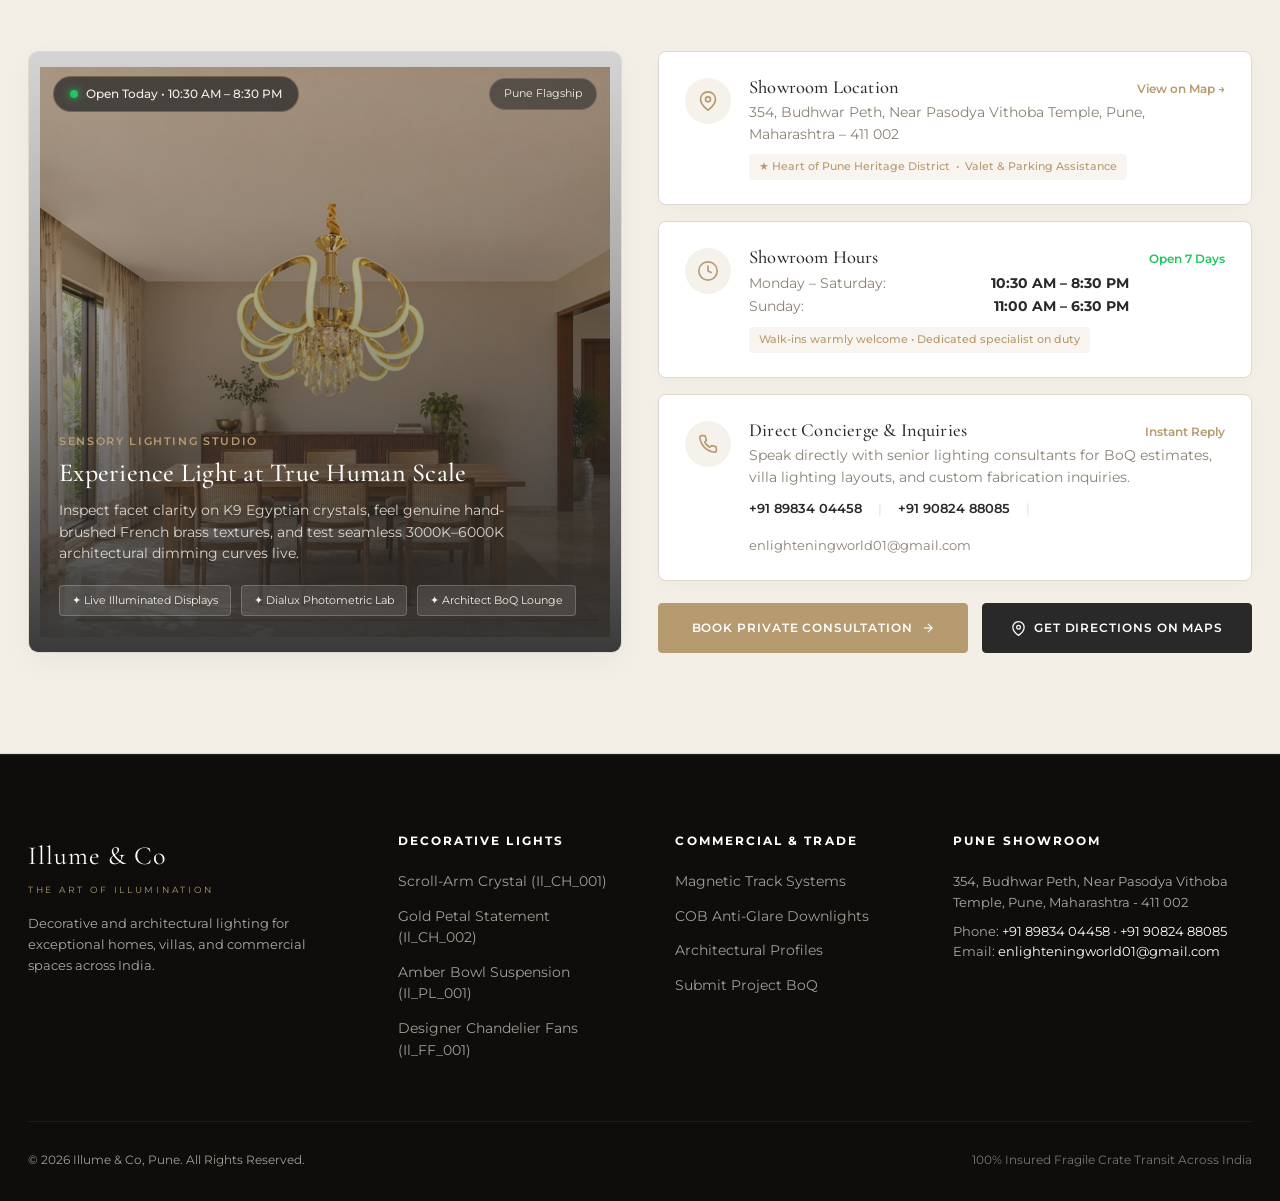
==== commit b4bb772c: "Enhance PDP: vertical thumbnail gallery, single-open accordions, and refined spec styling" ====
--- a/preview_theme_showcase.html
+++ b/preview_theme_showcase.html
@@ -1617,10 +1617,45 @@
   line-height: 1.5;
 }
 
-/* Product Gallery Thumbnails */
+/* Product Gallery Layout (Vertical Multi-Image Box) */
+.pdp-gallery-wrapper {
+  position: -webkit-sticky;
+  position: sticky;
+  top: 100px;
+}
+
+.pdp-gallery-grid {
+  display: flex;
+  flex-direction: row;
+  gap: 16px;
+  align-items: flex-start;
+}
+
+.pdp-thumbnails-vertical {
+  display: flex;
+  flex-direction: column;
+  gap: 12px;
+  width: 86px;
+  flex-shrink: 0;
+  max-height: 600px;
+  overflow-y: auto;
+  scrollbar-width: thin;
+  scrollbar-color: var(--color-border) transparent;
+  padding-right: 2px;
+}
+
+.pdp-thumbnails-vertical::-webkit-scrollbar {
+  width: 4px;
+}
+
+.pdp-thumbnails-vertical::-webkit-scrollbar-thumb {
+  background-color: var(--color-border);
+  border-radius: 4px;
+}
+
 .pdp-thumb {
-  width: 80px;
-  height: 90px;
+  width: 82px;
+  height: 94px;
   border: 1.5px solid var(--color-border);
   border-radius: var(--radius-sm);
   overflow: hidden;
@@ -1629,6 +1664,7 @@
   background: #FAF7F2;
   transition: all 0.2s ease;
   padding: 2px;
+  outline: none;
 }
 
 .pdp-thumb:hover {
@@ -1648,10 +1684,108 @@
   border-radius: calc(var(--radius-sm) - 2px);
   display: block;
 }
-  margin-top: 12px;
-  font-size: 12.5px;
-  display: none;
-  line-height: 1.5;
+
+.pdp-gallery-grid .product-hero-gallery {
+  flex: 1;
+  min-width: 0;
+  margin-top: 0;
+  background-color: #FAF7F2;
+  border: 1px solid var(--color-border);
+  border-radius: var(--radius-md);
+  padding: 24px;
+  display: flex;
+  align-items: center;
+  justify-content: center;
+  min-height: 520px;
+  overflow: hidden;
+  transition: var(--transition);
+}
+
+.product-hero-gallery.light-on-state {
+  background-color: #171614;
+  border-color: #38342E;
+  box-shadow: inset 0 0 80px rgba(0,0,0,0.65);
+}
+
+.pdp-main-image {
+  width: 100%;
+  height: auto;
+  max-height: 580px;
+  object-fit: contain;
+  margin: 0 auto;
+  transition: opacity 0.2s ease;
+}
+
+/* On Mobile and Small Tablets: Switch to Horizontal Carousel / Row */
+@media (max-width: 768px) {
+  .pdp-gallery-wrapper {
+    position: static;
+  }
+  .pdp-gallery-grid {
+    flex-direction: column-reverse;
+    gap: 14px;
+  }
+  .pdp-thumbnails-vertical {
+    flex-direction: row;
+    width: 100%;
+    max-height: none;
+    overflow-x: auto;
+    overflow-y: hidden;
+    padding-bottom: 6px;
+    padding-right: 0;
+  }
+  .pdp-thumb {
+    width: 76px;
+    height: 86px;
+  }
+}
+
+/* PDP Accordions (Single Open Mode) */
+.pdp-accordions-group {
+  margin-top: 28px;
+}
+
+.pdp-accordions-group .accordion-item {
+  border-bottom: 1px solid var(--color-border);
+}
+
+.pdp-accordions-group .accordion-trigger {
+  width: 100%;
+  text-align: left;
+  background: none;
+  border: none;
+  padding: 18px 0;
+  font-family: var(--font-sans);
+  font-size: 13px;
+  font-weight: 700;
+  text-transform: uppercase;
+  letter-spacing: 0.12em;
+  display: flex;
+  justify-content: space-between;
+  align-items: center;
+  cursor: pointer;
+  color: var(--color-ink);
+  transition: color 0.2s ease;
+}
+
+.pdp-accordions-group .accordion-trigger:hover {
+  color: var(--color-primary-hover);
+}
+
+.pdp-accordions-group .accordion-trigger .accordion-icon {
+  font-size: 17px;
+  font-weight: 400;
+  line-height: 1;
+  color: var(--color-muted);
+  transition: transform 0.2s ease, color 0.2s ease;
+}
+
+.pdp-accordions-group .accordion-trigger.active .accordion-icon {
+  color: var(--color-ink);
+}
+
+.pdp-accordions-group .accordion-panel {
+  padding-bottom: 22px;
 }
 
 /* Technical Specifications Table */
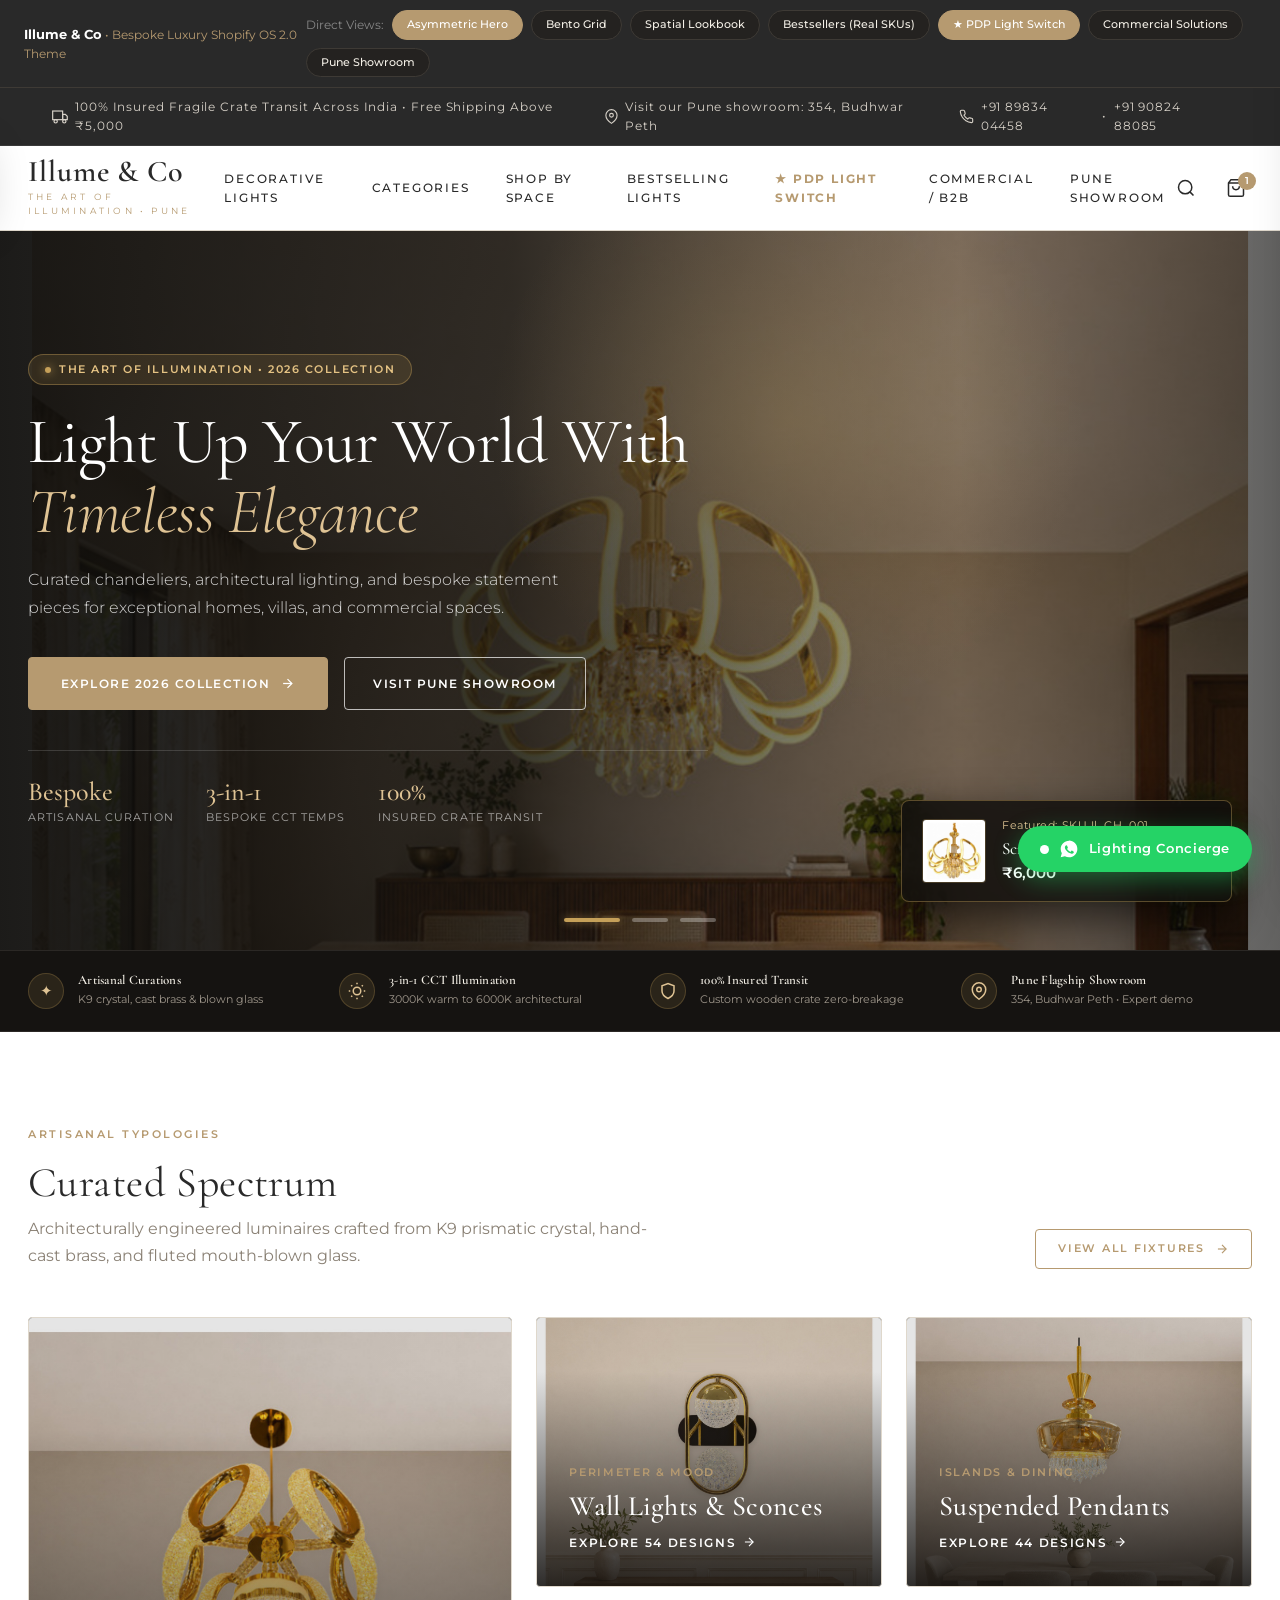
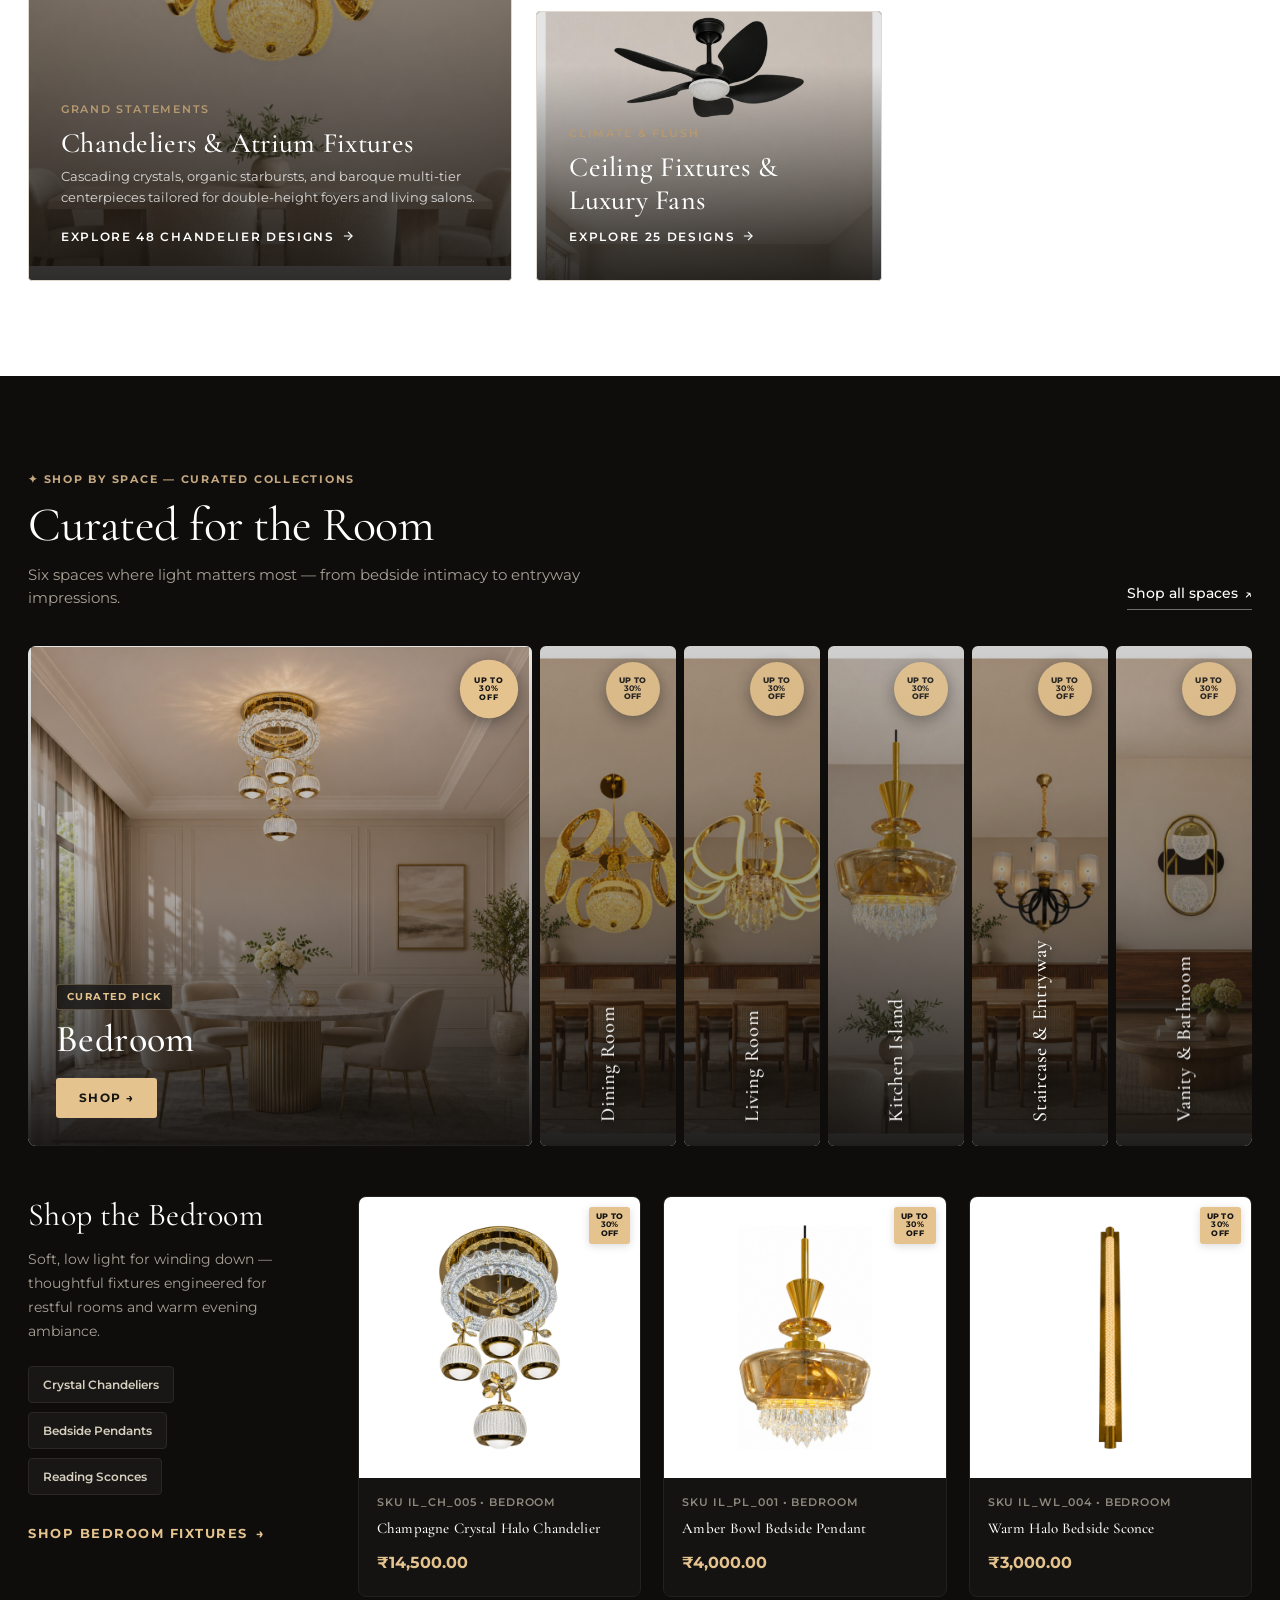
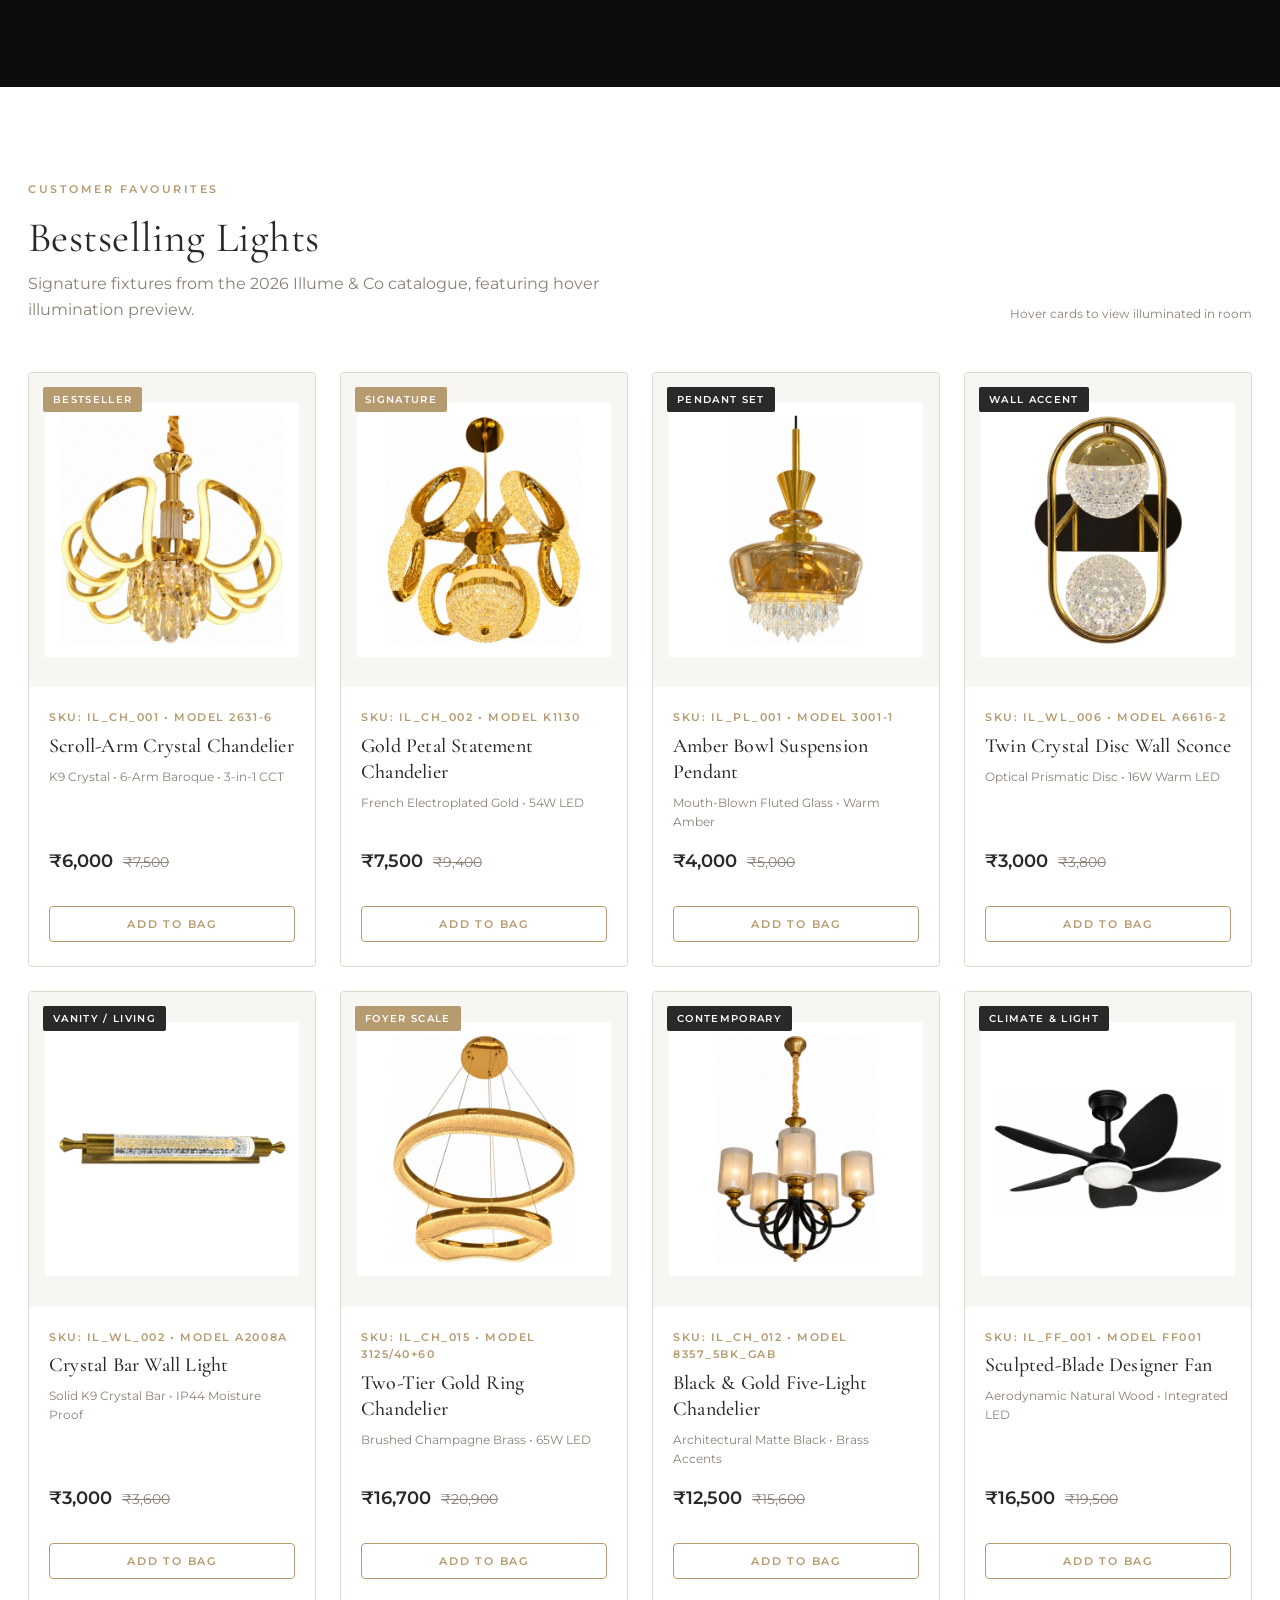
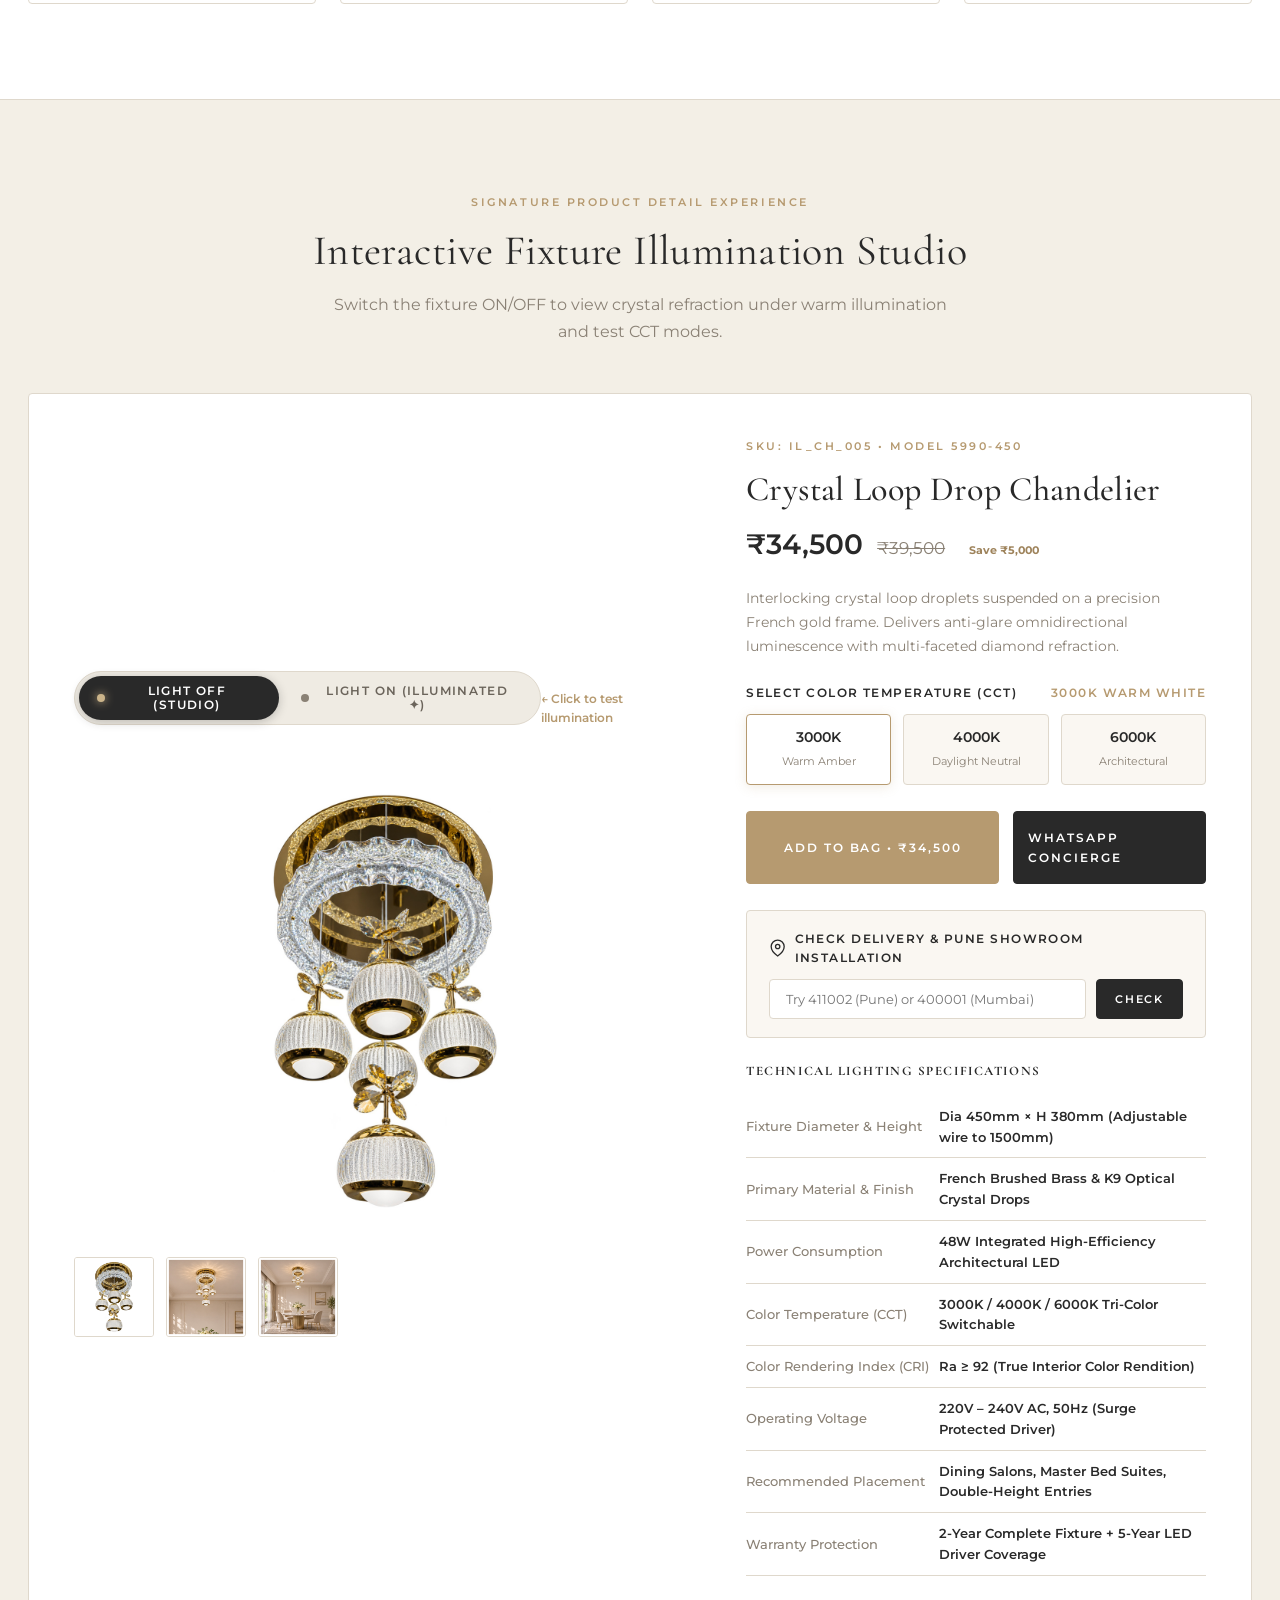
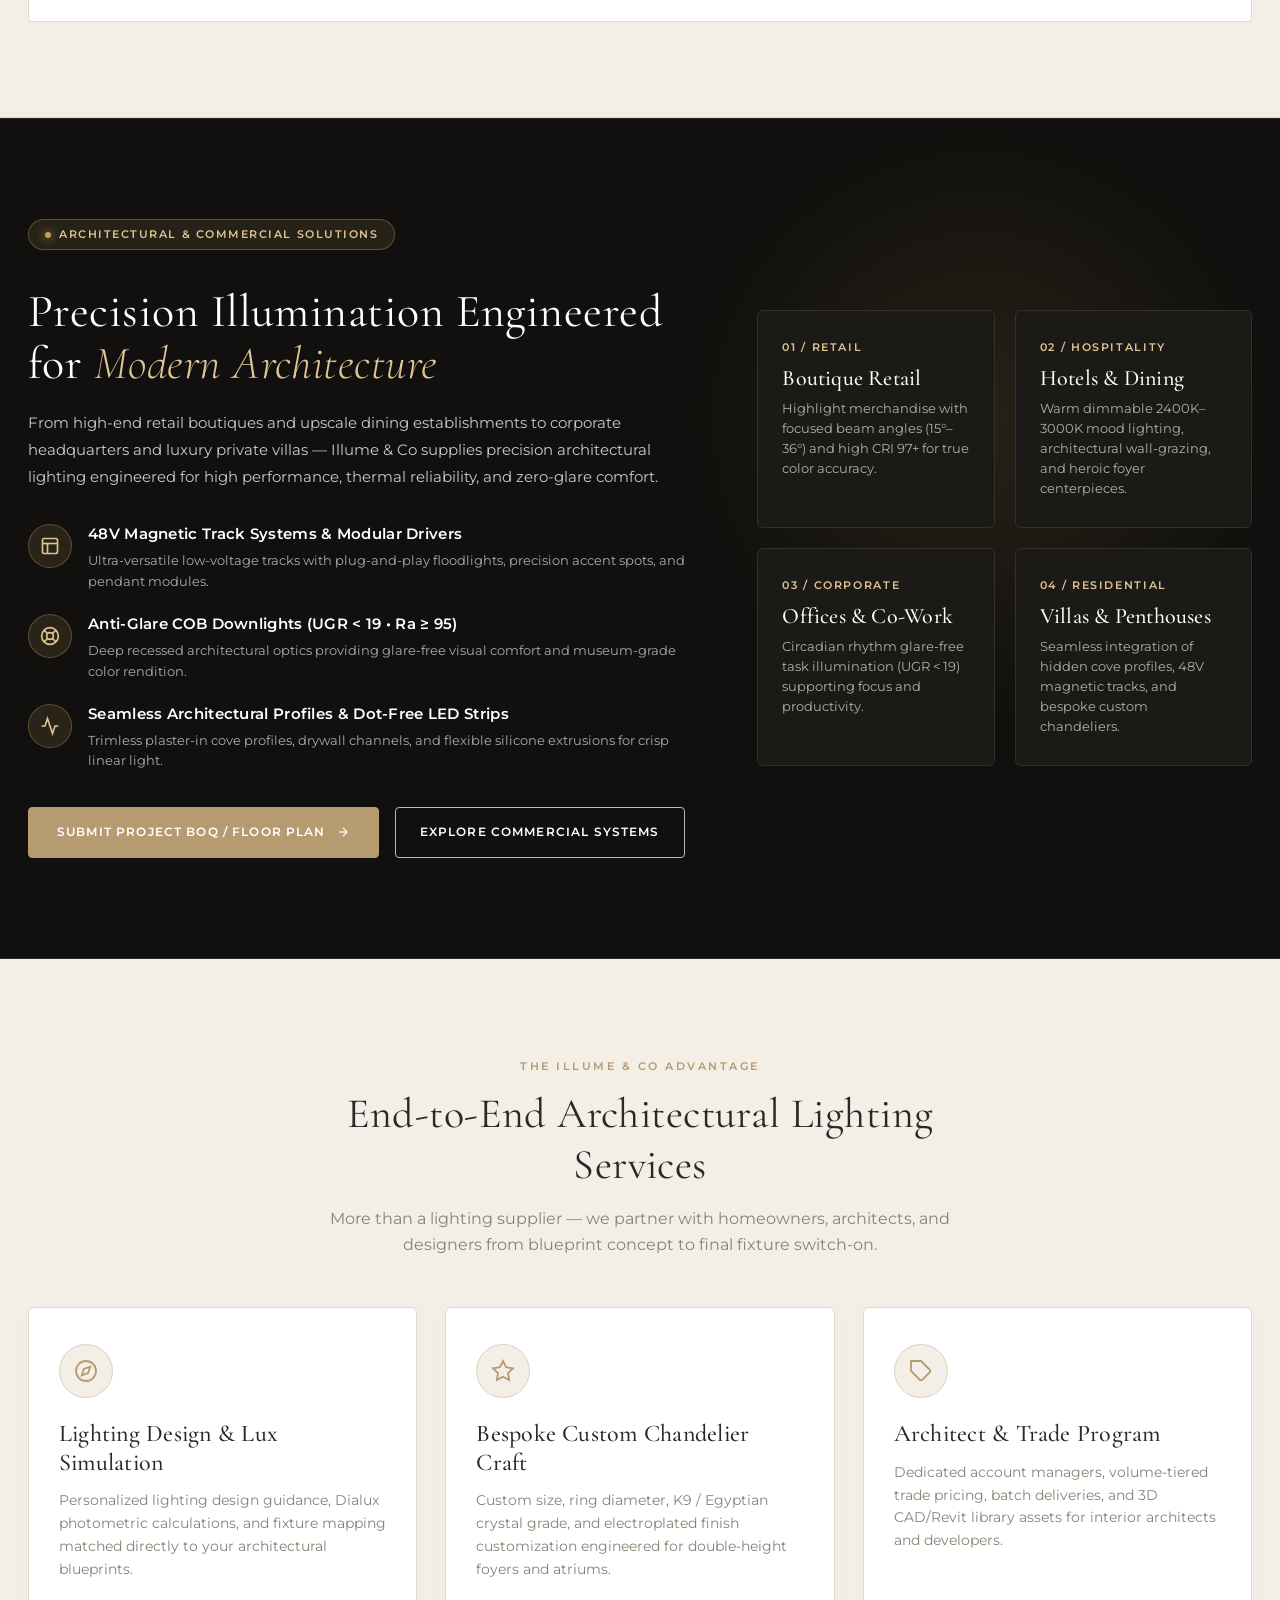
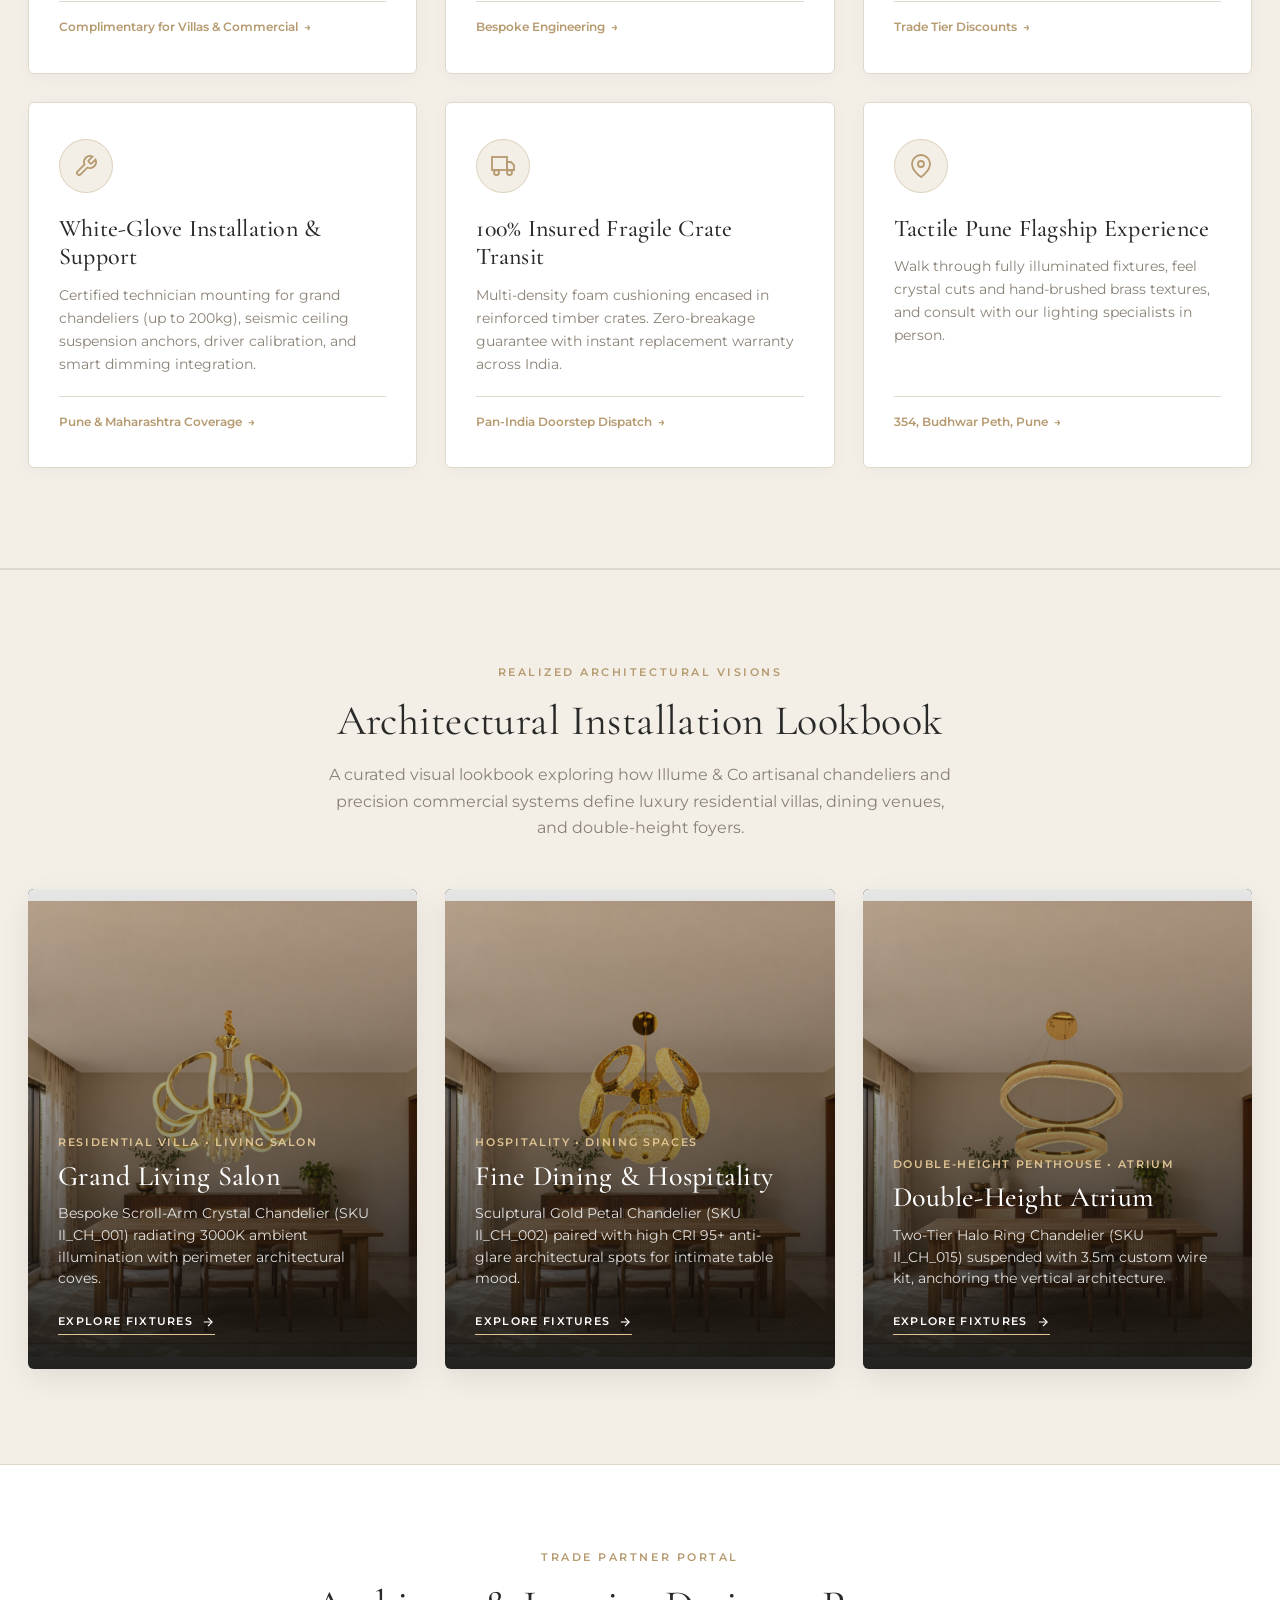
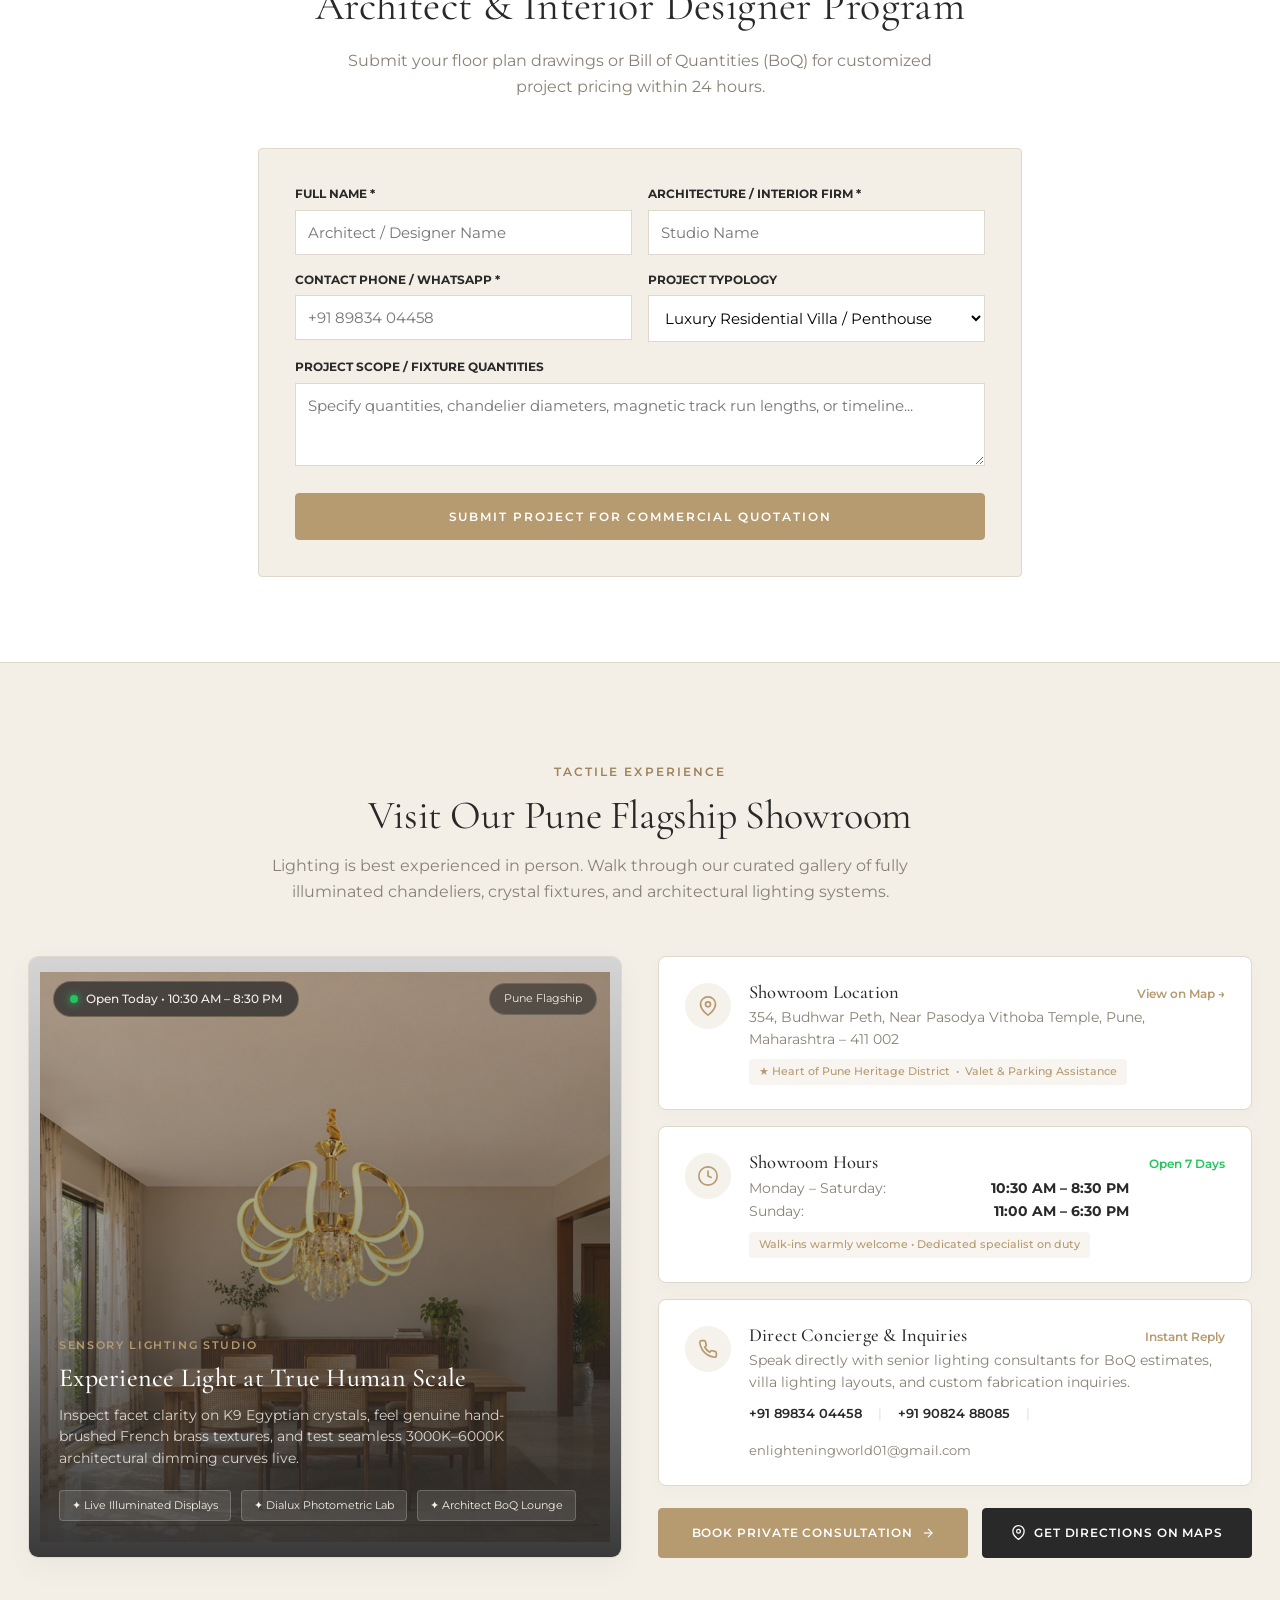
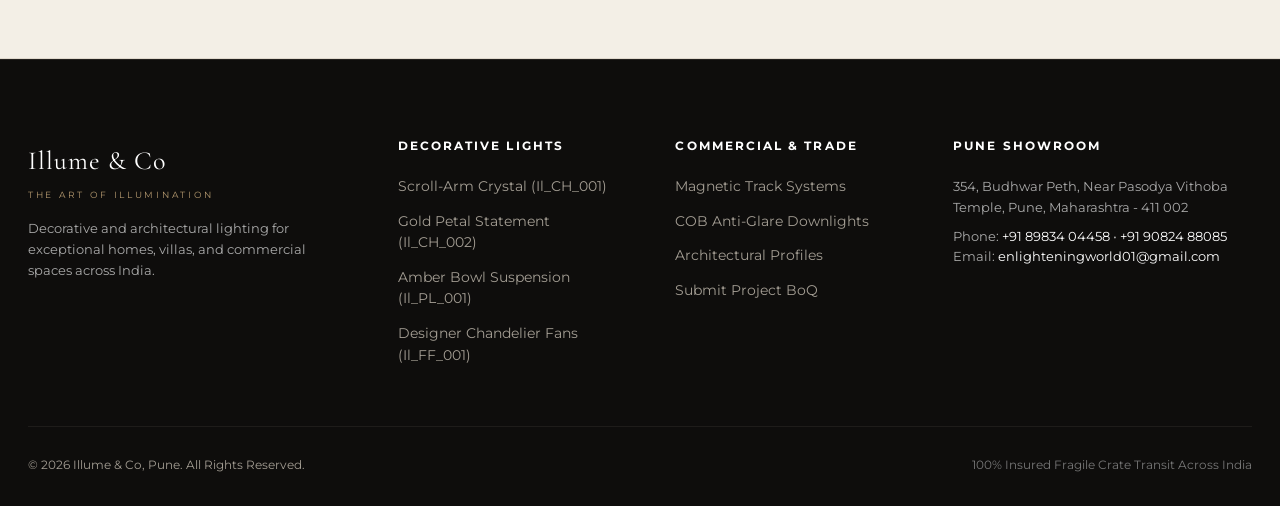
==== commit 22f8b52f: "Implement Curated for the Room expanding accordion and Indian Rupee ₹ currency formatting" ====
--- a/preview_theme_showcase.html
+++ b/preview_theme_showcase.html
@@ -1794,6 +1794,7 @@
   border-collapse: collapse;
   margin-top: 16px;
   font-size: 13px;
+  color: #292929;
 }
 
 .specs-table tr {
@@ -1802,17 +1803,22 @@
 
 .specs-table td {
   padding: 10px 0;
-}
-
-.specs-table td:first-child {
+  color: #292929;
+}
+
+.specs-table td:first-child,
+.accordion-panel .specs-table td:first-child,
+.product-specs-wrapper .specs-table td:first-child {
   font-weight: 500;
-  color: #8A8175;
+  color: #8A8175 !important;
   width: 42%;
 }
 
-.specs-table td:last-child {
+.specs-table td:last-child,
+.accordion-panel .specs-table td:last-child,
+.product-specs-wrapper .specs-table td:last-child {
   font-weight: 600;
-  color: #292929;
+  color: #292929 !important;
 }
 
 /* ==========================================================================
@@ -2487,6 +2493,449 @@
   transform: translateY(-3px);
   border-color: #B69A70 !important;
   box-shadow: 0 12px 30px rgba(182, 154, 112, 0.12) !important;
+}
+
+
+/* ==========================================================================
+   7. CURATED FOR THE ROOM (HORIZONTAL EXPANDING ACCORDION & SPATIAL SHOWCASE)
+   ========================================================================== */
+.curated-room-section {
+  background-color: #0E0D0C;
+  color: #FFFFFF;
+  position: relative;
+}
+
+.curated-room-all-link:hover {
+  color: #E5C38E !important;
+  border-bottom-color: #E5C38E !important;
+}
+
+.curated-room-tiles-strip {
+  display: flex;
+  gap: 8px;
+  height: 500px;
+  width: 100%;
+  border-radius: 8px;
+  overflow: hidden;
+  user-select: none;
+}
+
+.room-tile {
+  position: relative;
+  flex: 1;
+  min-width: 0;
+  height: 100%;
+  border-radius: 6px;
+  overflow: hidden;
+  cursor: pointer;
+  background-color: #1A1816;
+  transition: flex 0.55s cubic-bezier(0.22, 1, 0.36, 1), transform 0.3s ease;
+  outline: none;
+}
+
+.room-tile:focus-visible {
+  box-shadow: 0 0 0 2px #E5C38E;
+}
+
+.room-tile.is-active {
+  flex: 3.7;
+}
+
+.room-tile-bg {
+  position: absolute;
+  top: 0;
+  left: 0;
+  width: 100%;
+  height: 100%;
+  object-fit: cover;
+  transition: transform 0.7s cubic-bezier(0.22, 1, 0.36, 1), filter 0.4s ease;
+  filter: brightness(0.9);
+}
+
+.room-tile:hover .room-tile-bg,
+.room-tile.is-active .room-tile-bg {
+  transform: scale(1.04);
+  filter: brightness(1);
+}
+
+.room-tile-overlay {
+  position: absolute;
+  inset: 0;
+  background: linear-gradient(180deg, rgba(14, 13, 12, 0.1) 0%, rgba(14, 13, 12, 0.35) 50%, rgba(14, 13, 12, 0.92) 100%);
+  transition: opacity 0.4s ease;
+}
+
+.room-tile-badge-circle {
+  position: absolute;
+  top: 16px;
+  right: 16px;
+  width: 54px;
+  height: 54px;
+  border-radius: 50%;
+  background: #E5C38E;
+  color: #161514;
+  display: flex;
+  flex-direction: column;
+  align-items: center;
+  justify-content: center;
+  font-size: 7.5px;
+  font-weight: 800;
+  line-height: 1.1;
+  letter-spacing: 0.04em;
+  z-index: 3;
+  box-shadow: 0 4px 16px rgba(0, 0, 0, 0.4);
+  pointer-events: none;
+  opacity: 0.85;
+  transition: transform 0.4s cubic-bezier(0.22, 1, 0.36, 1), opacity 0.3s ease;
+}
+
+.room-tile.is-active .room-tile-badge-circle {
+  opacity: 1;
+  transform: scale(1.08);
+}
+
+.room-tile-collapsed-label {
+  position: absolute;
+  bottom: 24px;
+  left: 50%;
+  transform: translateX(-50%) rotate(180deg);
+  writing-mode: vertical-rl;
+  font-family: var(--font-serif, 'Playfair Display', Georgia, serif);
+  font-size: 20px;
+  font-weight: 500;
+  color: #FFFFFF;
+  letter-spacing: 0.04em;
+  white-space: nowrap;
+  z-index: 2;
+  pointer-events: none;
+  transition: opacity 0.25s ease, transform 0.3s ease;
+  text-shadow: 0 2px 10px rgba(0, 0, 0, 0.85);
+}
+
+.room-tile.is-active .room-tile-collapsed-label {
+  opacity: 0;
+  transform: translateX(-50%) rotate(180deg) translateY(-10px);
+}
+
+.room-tile-expanded-content {
+  position: absolute;
+  bottom: 28px;
+  left: 28px;
+  right: 28px;
+  z-index: 3;
+  opacity: 0;
+  transform: translateY(14px);
+  pointer-events: none;
+  transition: opacity 0.35s ease 0.15s, transform 0.4s cubic-bezier(0.22, 1, 0.36, 1) 0.15s;
+}
+
+.room-tile.is-active .room-tile-expanded-content {
+  opacity: 1;
+  transform: translateY(0);
+  pointer-events: auto;
+}
+
+.room-tile-tag {
+  display: inline-block;
+  font-size: 10px;
+  font-weight: 700;
+  text-transform: uppercase;
+  letter-spacing: 0.14em;
+  background: rgba(22, 21, 20, 0.8);
+  backdrop-filter: blur(8px);
+  color: #E5C38E;
+  padding: 4px 10px;
+  border-radius: 3px;
+  margin-bottom: 8px;
+  border: 1px solid rgba(229, 195, 142, 0.3);
+}
+
+.room-tile-heading {
+  font-family: var(--font-serif, 'Playfair Display', Georgia, serif);
+  font-size: clamp(28px, 3.2vw, 38px);
+  font-weight: 500;
+  color: #FFFFFF;
+  margin: 0 0 16px;
+  line-height: 1.15;
+}
+
+.room-tile-btn {
+  display: inline-flex;
+  align-items: center;
+  justify-content: center;
+  padding: 10px 22px;
+  background: #E5C38E;
+  color: #161514;
+  font-size: 11.5px;
+  font-weight: 700;
+  text-transform: uppercase;
+  letter-spacing: 0.12em;
+  text-decoration: none;
+  border-radius: 3px;
+  transition: background 0.2s ease, transform 0.2s ease, box-shadow 0.2s ease;
+}
+
+.room-tile-btn:hover {
+  background: #F3DAB0;
+  transform: translateY(-2px);
+  box-shadow: 0 4px 12px rgba(229, 195, 142, 0.3);
+  color: #161514;
+}
+
+/* Bottom Synchronized Showcase Panels */
+.curated-room-showcase-container {
+  position: relative;
+  min-height: 380px;
+}
+
+.room-showcase-panel {
+  display: none;
+  opacity: 0;
+  transition: opacity 0.4s ease, transform 0.4s ease;
+  transform: translateY(8px);
+}
+
+.room-showcase-panel.is-active {
+  display: block;
+  opacity: 1;
+  transform: translateY(0);
+  animation: roomPanelFadeIn 0.45s cubic-bezier(0.22, 1, 0.36, 1) forwards;
+}
+
+@keyframes roomPanelFadeIn {
+  from {
+    opacity: 0;
+    transform: translateY(12px);
+  }
+  to {
+    opacity: 1;
+    transform: translateY(0);
+  }
+}
+
+.room-showcase-grid {
+  display: grid;
+  grid-template-columns: 290px 1fr;
+  gap: 40px;
+  align-items: start;
+}
+
+.room-editorial-col {
+  padding-right: 10px;
+}
+
+.room-editorial-title {
+  font-family: var(--font-serif, 'Playfair Display', Georgia, serif);
+  font-size: clamp(24px, 2.5vw, 32px);
+  font-weight: 400;
+  color: #FFFFFF;
+  margin: 0 0 14px;
+  line-height: 1.2;
+}
+
+.room-editorial-desc {
+  font-size: 14px;
+  line-height: 1.7;
+  color: #A8A196;
+  margin: 0 0 22px;
+}
+
+.room-pills-filter {
+  display: flex;
+  flex-direction: column;
+  gap: 9px;
+  margin-bottom: 26px;
+}
+
+.room-sub-pill {
+  display: inline-flex;
+  align-items: center;
+  font-size: 12px;
+  font-weight: 600;
+  color: #D5CEBE;
+  background: #181715;
+  border: 1px solid #2B2824;
+  padding: 8px 14px;
+  border-radius: 4px;
+  text-decoration: none;
+  width: fit-content;
+  transition: border-color 0.2s ease, color 0.2s ease, background 0.2s ease;
+}
+
+.room-sub-pill:hover {
+  border-color: #E5C38E;
+  color: #FFFFFF;
+  background: #24221F;
+}
+
+.room-explore-link {
+  display: inline-flex;
+  align-items: center;
+  gap: 8px;
+  font-size: 12.5px;
+  font-weight: 700;
+  text-transform: uppercase;
+  letter-spacing: 0.12em;
+  color: #E5C38E;
+  text-decoration: none;
+  transition: gap 0.25s ease, color 0.2s ease;
+}
+
+.room-explore-link:hover {
+  gap: 12px;
+  color: #F3DAB0;
+}
+
+.room-products-grid {
+  display: grid;
+  grid-template-columns: repeat(3, 1fr);
+  gap: 22px;
+}
+
+.room-product-card {
+  background: #141312;
+  border: 1px solid #23211E;
+  border-radius: 8px;
+  overflow: hidden;
+  transition: transform 0.3s ease, border-color 0.3s ease, box-shadow 0.3s ease;
+  display: flex;
+  flex-direction: column;
+}
+
+.room-product-card:hover {
+  transform: translateY(-5px);
+  border-color: #554D40;
+  box-shadow: 0 12px 28px rgba(0, 0, 0, 0.6);
+}
+
+.room-product-media {
+  position: relative;
+  width: 100%;
+  aspect-ratio: 1 / 1;
+  background: #FFFFFF;
+  display: flex;
+  align-items: center;
+  justify-content: center;
+  overflow: hidden;
+  padding: 16px;
+}
+
+.room-product-media img {
+  max-width: 100%;
+  max-height: 100%;
+  object-fit: contain;
+  transition: transform 0.5s cubic-bezier(0.22, 1, 0.36, 1);
+}
+
+.room-product-card:hover .room-product-media img {
+  transform: scale(1.06);
+}
+
+.room-tag-pendant {
+  position: absolute;
+  top: 10px;
+  right: 10px;
+  background: #E5C38E;
+  color: #161514;
+  font-size: 7.5px;
+  font-weight: 800;
+  line-height: 1.1;
+  padding: 6px 7px;
+  border-radius: 3px;
+  display: flex;
+  flex-direction: column;
+  align-items: center;
+  justify-content: center;
+  letter-spacing: 0.04em;
+  box-shadow: 0 2px 8px rgba(0, 0, 0, 0.15);
+  pointer-events: none;
+}
+
+.room-product-info {
+  padding: 16px 18px 20px;
+  display: flex;
+  flex-direction: column;
+  flex-grow: 1;
+}
+
+.room-product-sku {
+  font-size: 11px;
+  font-weight: 600;
+  color: #8F887C;
+  text-transform: uppercase;
+  letter-spacing: 0.08em;
+  margin-bottom: 6px;
+}
+
+.room-product-name {
+  font-family: var(--font-serif, 'Playfair Display', Georgia, serif);
+  font-size: 15px;
+  font-weight: 500;
+  line-height: 1.35;
+  margin: 0 0 12px;
+}
+
+.room-product-name a {
+  color: #FFFFFF;
+  text-decoration: none;
+  transition: color 0.2s ease;
+}
+
+.room-product-name a:hover {
+  color: #E5C38E;
+}
+
+.room-product-price {
+  font-size: 16px;
+  font-weight: 700;
+  color: #E5C38E;
+  margin-top: auto;
+}
+
+/* Responsiveness for Curated Room */
+@media (max-width: 991px) {
+  .curated-room-tiles-strip {
+    height: 420px;
+    gap: 6px;
+  }
+  .room-showcase-grid {
+    grid-template-columns: 1fr;
+    gap: 32px;
+  }
+  .room-products-grid {
+    grid-template-columns: repeat(3, 1fr);
+    gap: 16px;
+  }
+  .room-pills-filter {
+    flex-direction: row;
+    flex-wrap: wrap;
+  }
+}
+
+@media (max-width: 768px) {
+  .curated-room-tiles-strip {
+    height: 340px;
+    gap: 4px;
+  }
+  .room-tile.is-active {
+    flex: 4;
+  }
+  .room-tile-collapsed-label {
+    font-size: 16px;
+    bottom: 16px;
+  }
+  .room-tile-heading {
+    font-size: 24px;
+    margin-bottom: 10px;
+  }
+  .room-tile-btn {
+    padding: 8px 16px;
+    font-size: 10.5px;
+  }
+  .room-products-grid {
+    grid-template-columns: 1fr;
+    gap: 16px;
+  }
 }
 
 
@@ -2988,351 +3437,534 @@
     </div>
   </section>
 
-  <!-- 5. Spatial Room Lookbook -->
-  <section class="section spatial-lookbook-section" id="spatial-lookbook" style="padding: 95px 0; background-color: var(--color-surface-tint);">
+  <!-- 5. Curated for the Room (Expanding Horizontal Accordion & Spatial Showcase) -->
+  <section class="section curated-room-section" id="curated-rooms" style="background-color: #0E0D0C; color: #FFFFFF; padding: 90px 0; overflow: hidden;">
     <div class="container">
-      <div class="text-center" style="max-width: 720px; margin: 0 auto 40px;">
-        <span class="eyebrow">Spatial Architecture</span>
-        <h2 class="section-title">Shop by Space &amp; Room</h2>
-        <p class="section-subtitle">Every space commands a distinct scale, lumen density, and color temperature. Explore our curated architectural installations.</p>
+      
+      <!-- Section Header -->
+      <div class="curated-room-header" style="display: flex; justify-content: space-between; align-items: flex-end; margin-bottom: 36px; flex-wrap: wrap; gap: 20px;">
+        <div>
+          <span class="curated-room-eyebrow" style="display: inline-block; font-size: 11px; font-weight: 700; text-transform: uppercase; letter-spacing: 0.16em; color: #C5A880; margin-bottom: 10px;">
+            ✦ Shop by Space — Curated Collections
+          </span>
+          <h2 class="curated-room-title" style="font-family: var(--font-serif, 'Playfair Display', Georgia, serif); font-size: clamp(32px, 4.5vw, 48px); font-weight: 400; color: #FFFFFF; margin: 0 0 10px; line-height: 1.15; letter-spacing: -0.01em;">
+            Curated for the Room
+          </h2>
+          <p class="curated-room-subtitle" style="font-size: 14.5px; color: #A8A196; margin: 0; max-width: 620px; line-height: 1.6;">
+            Six spaces where light matters most — from bedside intimacy to entryway impressions.
+          </p>
+        </div>
+
+        <div>
+          <a href="#bestsellers" class="curated-room-all-link" style="color: #FFFFFF; font-size: 13.5px; font-weight: 500; text-decoration: none; border-bottom: 1px solid rgba(255,255,255,0.4); padding-bottom: 4px; display: inline-flex; align-items: center; gap: 6px; transition: border-color 0.2s ease, color 0.2s ease;">
+            <span>Shop all spaces</span>
+            <span style="font-size: 14px;">&#8599;</span>
+          </a>
+        </div>
       </div>
 
-      <!-- Spatial Room Selector Pills -->
-      <div class="spatial-pills-nav" role="tablist">
-        <button type="button" class="spatial-pill active" data-room-target="living-room">Grand Living Room</button>
-        <button type="button" class="spatial-pill" data-room-target="dining-room">Dining Gallery</button>
-        <button type="button" class="spatial-pill" data-room-target="foyer">Double-Height Foyer</button>
-        <button type="button" class="spatial-pill" data-room-target="kitchen">Kitchen Island</button>
-        <button type="button" class="spatial-pill" data-room-target="bedroom">Master Suite</button>
+      <!-- 6 Expanding Horizontal Accordion Tiles -->
+      <div class="curated-room-tiles-strip" role="tablist" aria-label="Curated Room Collections">
+        
+        <!-- 1. Bedroom (Default Active) -->
+        <div class="room-tile is-active" data-room="bedroom" role="tab" aria-selected="true" aria-controls="panel-bedroom" tabindex="0">
+          <img src="assets/Il_CH_005_03_Wide_Use_Case.jpg" alt="Curated Lighting for Bedroom" class="room-tile-bg" loading="lazy" width="900" height="600">
+          <div class="room-tile-overlay"></div>
+          <div class="room-tile-badge-circle">
+            <span>UP TO</span>
+            <strong>30%</strong>
+            <span>OFF</span>
+          </div>
+          <div class="room-tile-collapsed-label">Bedroom</div>
+          <div class="room-tile-expanded-content">
+            <span class="room-tile-tag">Curated Pick</span>
+            <h3 class="room-tile-heading">Bedroom</h3>
+            <a href="#bestsellers" class="btn room-tile-btn">Shop &rarr;</a>
+          </div>
+        </div>
+
+        <!-- 2. Dining Room -->
+        <div class="room-tile" data-room="dining" role="tab" aria-selected="false" aria-controls="panel-dining" tabindex="0">
+          <img src="assets/Il_CH_002_03_Wide_Use_Case.jpg" alt="Curated Lighting for Dining Room" class="room-tile-bg" loading="lazy" width="900" height="600">
+          <div class="room-tile-overlay"></div>
+          <div class="room-tile-badge-circle">
+            <span>UP TO</span>
+            <strong>30%</strong>
+            <span>OFF</span>
+          </div>
+          <div class="room-tile-collapsed-label">Dining Room</div>
+          <div class="room-tile-expanded-content">
+            <span class="room-tile-tag">Curated Pick</span>
+            <h3 class="room-tile-heading">Dining Room</h3>
+            <a href="#bestsellers" class="btn room-tile-btn">Shop &rarr;</a>
+          </div>
+        </div>
+
+        <!-- 3. Living Room -->
+        <div class="room-tile" data-room="living" role="tab" aria-selected="false" aria-controls="panel-living" tabindex="0">
+          <img src="assets/Il_CH_001_03_Wide_Use_Case.jpg" alt="Curated Lighting for Living Room" class="room-tile-bg" loading="lazy" width="900" height="600">
+          <div class="room-tile-overlay"></div>
+          <div class="room-tile-badge-circle">
+            <span>UP TO</span>
+            <strong>30%</strong>
+            <span>OFF</span>
+          </div>
+          <div class="room-tile-collapsed-label">Living Room</div>
+          <div class="room-tile-expanded-content">
+            <span class="room-tile-tag">Curated Pick</span>
+            <h3 class="room-tile-heading">Living Room</h3>
+            <a href="#bestsellers" class="btn room-tile-btn">Shop &rarr;</a>
+          </div>
+        </div>
+
+        <!-- 4. Kitchen Island -->
+        <div class="room-tile" data-room="kitchen" role="tab" aria-selected="false" aria-controls="panel-kitchen" tabindex="0">
+          <img src="assets/Il_PL_001_02_Use_Case.jpg" alt="Curated Lighting for Kitchen Island" class="room-tile-bg" loading="lazy" width="900" height="600">
+          <div class="room-tile-overlay"></div>
+          <div class="room-tile-badge-circle">
+            <span>UP TO</span>
+            <strong>30%</strong>
+            <span>OFF</span>
+          </div>
+          <div class="room-tile-collapsed-label">Kitchen Island</div>
+          <div class="room-tile-expanded-content">
+            <span class="room-tile-tag">Curated Pick</span>
+            <h3 class="room-tile-heading">Kitchen Island</h3>
+            <a href="#bestsellers" class="btn room-tile-btn">Shop &rarr;</a>
+          </div>
+        </div>
+
+        <!-- 5. Staircase & Entryway -->
+        <div class="room-tile" data-room="staircase" role="tab" aria-selected="false" aria-controls="panel-staircase" tabindex="0">
+          <img src="assets/Il_CH_012_03_Wide_Use_Case.jpg" alt="Curated Lighting for Staircase and Entryway" class="room-tile-bg" loading="lazy" width="900" height="600">
+          <div class="room-tile-overlay"></div>
+          <div class="room-tile-badge-circle">
+            <span>UP TO</span>
+            <strong>30%</strong>
+            <span>OFF</span>
+          </div>
+          <div class="room-tile-collapsed-label">Staircase &amp; Entryway</div>
+          <div class="room-tile-expanded-content">
+            <span class="room-tile-tag">Curated Pick</span>
+            <h3 class="room-tile-heading">Staircase &amp; Entryway</h3>
+            <a href="#bestsellers" class="btn room-tile-btn">Shop &rarr;</a>
+          </div>
+        </div>
+
+        <!-- 6. Vanity & Bathroom -->
+        <div class="room-tile" data-room="vanity" role="tab" aria-selected="false" aria-controls="panel-vanity" tabindex="0">
+          <img src="assets/Il_WL_006_03_Wide_Use_Case.jpg" alt="Curated Lighting for Vanity and Bathroom" class="room-tile-bg" loading="lazy" width="900" height="600">
+          <div class="room-tile-overlay"></div>
+          <div class="room-tile-badge-circle">
+            <span>UP TO</span>
+            <strong>30%</strong>
+            <span>OFF</span>
+          </div>
+          <div class="room-tile-collapsed-label">Vanity &amp; Bathroom</div>
+          <div class="room-tile-expanded-content">
+            <span class="room-tile-tag">Curated Pick</span>
+            <h3 class="room-tile-heading">Vanity &amp; Bathroom</h3>
+            <a href="#bestsellers" class="btn room-tile-btn">Shop &rarr;</a>
+          </div>
+        </div>
+
       </div>
 
-      <!-- Showcase Stage: 1. Grand Living Room -->
-      <div class="spatial-showcase-stage" id="room-living-room">
-        <div class="spatial-visual-frame">
-          <img 
-            src="assets/Il_CH_001_03_Wide_Use_Case.jpg" 
-            alt="Grand Living Room Architectural Setting" 
-            class="spatial-visual-img"
-            width="1200"
-            height="800"
-            loading="lazy"
-          >
-        </div>
-        <div class="spatial-info-panel">
-          <span class="eyebrow" style="color: var(--color-primary);">Room Concept 01</span>
-          <h3 style="font-family: var(--font-serif); font-size: 30px; margin-bottom: 12px; color: var(--color-ink);">Grand Living Salon</h3>
-          <p class="spatial-description">
-            The living room requires a multi-layered lighting plan combining a central heroic chandelier with perimeter wall sconces for dramatic evening warmth and zero glare.
-          </p>
-
-          <div style="display: flex; gap: 12px; margin-bottom: 24px; flex-wrap: wrap;">
-            <span style="font-size: 11px; font-weight: 600; background: #EFE9DE; padding: 4px 10px; border-radius: 4px; color: #4A453E;">CCT: 2700K–3000K Warm</span>
-            <span style="font-size: 11px; font-weight: 600; background: #EFE9DE; padding: 4px 10px; border-radius: 4px; color: #4A453E;">Target: 250–350 Lux</span>
-            <span style="font-size: 11px; font-weight: 600; background: #EFE9DE; padding: 4px 10px; border-radius: 4px; color: #4A453E;">High Ceiling 11ft+</span>
-          </div>
-
-          <div style="font-size: 11.5px; font-weight: 700; text-transform: uppercase; letter-spacing: 0.1em; color: var(--color-ink); margin-bottom: 14px;">
-            Curated Fixtures for this Room:
-          </div>
-
-          <div class="spatial-recommendations-list">
-            <div class="spatial-rec-item">
-              <img src="assets/Il_CH_001_01_White_Background.jpg" alt="Scroll-Arm Chandelier" class="spatial-rec-thumb" width="60" height="60">
-              <div>
-                <div style="font-weight: 600; font-size: 13px; color: var(--color-ink);">Scroll-Arm Crystal Chandelier</div>
-                <div style="font-size: 12px; color: var(--color-primary-hover); font-weight: 600;">₹6,000 &bull; <span style="color: var(--color-muted); font-weight: normal;">SKU Il_CH_001</span></div>
+      <!-- Synchronized Bottom Products Showcase Container -->
+      <div class="curated-room-showcase-container" style="margin-top: 50px;">
+        
+        <!-- Panel 1: Bedroom -->
+        <div class="room-showcase-panel is-active" id="panel-bedroom" data-room-panel="bedroom" role="tabpanel">
+          <div class="room-showcase-grid">
+            <div class="room-editorial-col">
+              <h3 class="room-editorial-title">Shop the Bedroom</h3>
+              <p class="room-editorial-desc">
+                Soft, low light for winding down &mdash; thoughtful fixtures engineered for restful rooms and warm evening ambiance.
+              </p>
+              <div class="room-pills-filter">
+                <a href="#bestsellers" class="room-sub-pill">Crystal Chandeliers</a>
+                <a href="#bestsellers" class="room-sub-pill">Bedside Pendants</a>
+                <a href="#bestsellers" class="room-sub-pill">Reading Sconces</a>
+              </div>
+              <a href="#bestsellers" class="room-explore-link">
+                <span>Shop Bedroom Fixtures</span>
+                <span>&rarr;</span>
+              </a>
+            </div>
+
+            <div class="room-products-grid">
+              <div class="room-product-card">
+                <div class="room-product-media">
+                  <a href="#interactive-pdp">
+                    <img src="assets/Il_CH_005_01_White_Background.jpg" alt="Champagne Crystal Halo Chandelier" width="400" height="400" loading="lazy">
+                  </a>
+                  <div class="room-tag-pendant"><span>UP TO</span><strong>30%</strong><span>OFF</span></div>
+                </div>
+                <div class="room-product-info">
+                  <div class="room-product-sku">SKU Il_CH_005 &bull; Bedroom</div>
+                  <h4 class="room-product-name"><a href="#interactive-pdp">Champagne Crystal Halo Chandelier</a></h4>
+                  <div class="room-product-price">₹14,500.00</div>
+                </div>
+              </div>
+
+              <div class="room-product-card">
+                <div class="room-product-media">
+                  <a href="#interactive-pdp">
+                    <img src="assets/Il_PL_001_01_White_Background.jpg" alt="Amber Bowl Bedside Pendant" width="400" height="400" loading="lazy">
+                  </a>
+                  <div class="room-tag-pendant"><span>UP TO</span><strong>30%</strong><span>OFF</span></div>
+                </div>
+                <div class="room-product-info">
+                  <div class="room-product-sku">SKU Il_PL_001 &bull; Bedroom</div>
+                  <h4 class="room-product-name"><a href="#interactive-pdp">Amber Bowl Bedside Pendant</a></h4>
+                  <div class="room-product-price">₹4,000.00</div>
+                </div>
+              </div>
+
+              <div class="room-product-card">
+                <div class="room-product-media">
+                  <a href="#interactive-pdp">
+                    <img src="assets/Il_WL_004_01_White_Background.jpg" alt="Warm Halo Bedside Sconce" width="400" height="400" loading="lazy">
+                  </a>
+                  <div class="room-tag-pendant"><span>UP TO</span><strong>30%</strong><span>OFF</span></div>
+                </div>
+                <div class="room-product-info">
+                  <div class="room-product-sku">SKU Il_WL_004 &bull; Bedroom</div>
+                  <h4 class="room-product-name"><a href="#interactive-pdp">Warm Halo Bedside Sconce</a></h4>
+                  <div class="room-product-price">₹3,000.00</div>
+                </div>
               </div>
             </div>
-            <div class="spatial-rec-item">
-              <img src="assets/Il_WL_026_01_White_Background.jpg" alt="Fluted Globe Sconce" class="spatial-rec-thumb" width="60" height="60">
-              <div>
-                <div style="font-weight: 600; font-size: 13px; color: var(--color-ink);">Fluted Globe & Branch Wall Sconce</div>
-                <div style="font-size: 12px; color: var(--color-primary-hover); font-weight: 600;">₹3,000 &bull; <span style="color: var(--color-muted); font-weight: normal;">SKU Il_WL_006</span></div>
+          </div>
+        </div>
+
+        <!-- Panel 2: Dining Room -->
+        <div class="room-showcase-panel" id="panel-dining" data-room-panel="dining" role="tabpanel">
+          <div class="room-showcase-grid">
+            <div class="room-editorial-col">
+              <h3 class="room-editorial-title">Shop the Dining Room</h3>
+              <p class="room-editorial-desc">
+                Statement centerpiece illumination engineered for glare-free dining intimacy, crystal shimmer, and hospitality entertaining.
+              </p>
+              <div class="room-pills-filter">
+                <a href="#bestsellers" class="room-sub-pill">Linear Chandeliers</a>
+                <a href="#bestsellers" class="room-sub-pill">Crystal Cascades</a>
+                <a href="#bestsellers" class="room-sub-pill">Low-Glare Pendants</a>
+              </div>
+              <a href="#bestsellers" class="room-explore-link">
+                <span>Shop Dining Fixtures</span>
+                <span>&rarr;</span>
+              </a>
+            </div>
+
+            <div class="room-products-grid">
+              <div class="room-product-card">
+                <div class="room-product-media">
+                  <a href="#interactive-pdp">
+                    <img src="assets/Il_CH_002_01_White_Background.jpg" alt="Faceted Crystal Halo Chandelier" width="400" height="400" loading="lazy">
+                  </a>
+                  <div class="room-tag-pendant"><span>UP TO</span><strong>30%</strong><span>OFF</span></div>
+                </div>
+                <div class="room-product-info">
+                  <div class="room-product-sku">SKU Il_CH_002 &bull; Dining</div>
+                  <h4 class="room-product-name"><a href="#interactive-pdp">Faceted Crystal Halo Chandelier</a></h4>
+                  <div class="room-product-price">₹7,500.00</div>
+                </div>
+              </div>
+
+              <div class="room-product-card">
+                <div class="room-product-media">
+                  <a href="#interactive-pdp">
+                    <img src="assets/Il_PL_002_01_White_Background.jpg" alt="Golden Petal Dining Pendant" width="400" height="400" loading="lazy">
+                  </a>
+                  <div class="room-tag-pendant"><span>UP TO</span><strong>30%</strong><span>OFF</span></div>
+                </div>
+                <div class="room-product-info">
+                  <div class="room-product-sku">SKU Il_PL_002 &bull; Dining</div>
+                  <h4 class="room-product-name"><a href="#interactive-pdp">Golden Petal Dining Pendant</a></h4>
+                  <div class="room-product-price">₹3,500.00</div>
+                </div>
+              </div>
+
+              <div class="room-product-card">
+                <div class="room-product-media">
+                  <a href="#interactive-pdp">
+                    <img src="assets/Il_CH_018_01_Source_Reference.jpg" alt="Suspended Tiered Crystal Chandelier" width="400" height="400" loading="lazy">
+                  </a>
+                  <div class="room-tag-pendant"><span>UP TO</span><strong>30%</strong><span>OFF</span></div>
+                </div>
+                <div class="room-product-info">
+                  <div class="room-product-sku">SKU Il_CH_018 &bull; Dining</div>
+                  <h4 class="room-product-name"><a href="#interactive-pdp">Suspended Tiered Crystal Chandelier</a></h4>
+                  <div class="room-product-price">₹15,400.00</div>
+                </div>
               </div>
             </div>
           </div>
-
-          <div style="margin-top: 24px;">
-            <a href="#bestsellers" class="btn btn-outline-gold" style="width: 100%; text-align: center;">
-              Explore Complete Living Room Curation
-            </a>
-          </div>
-        </div>
-      </div>
-
-      <!-- Showcase Stage: 2. Dining Gallery -->
-      <div class="spatial-showcase-stage" id="room-dining-room" style="display: none;">
-        <div class="spatial-visual-frame">
-          <img 
-            src="assets/Il_CH_002_03_Wide_Use_Case.jpg" 
-            alt="Dining Gallery Architectural Setting" 
-            class="spatial-visual-img"
-            width="1200"
-            height="800"
-            loading="lazy"
-          >
-        </div>
-        <div class="spatial-info-panel">
-          <span class="eyebrow" style="color: var(--color-primary);">Room Concept 02</span>
-          <h3 style="font-family: var(--font-serif); font-size: 30px; margin-bottom: 12px; color: var(--color-ink);">Dining Gallery</h3>
-          <p class="spatial-description">
-            Dining illumination should suspend 30–36 inches above the table surface, casting an inviting warm glow across dinnerware while preserving face-to-face sightlines.
-          </p>
-
-          <div style="display: flex; gap: 12px; margin-bottom: 24px; flex-wrap: wrap;">
-            <span style="font-size: 11px; font-weight: 600; background: #EFE9DE; padding: 4px 10px; border-radius: 4px; color: #4A453E;">CCT: 3000K Warm White</span>
-            <span style="font-size: 11px; font-weight: 600; background: #EFE9DE; padding: 4px 10px; border-radius: 4px; color: #4A453E;">CRI: 95+ True Food Hue</span>
-            <span style="font-size: 11px; font-weight: 600; background: #EFE9DE; padding: 4px 10px; border-radius: 4px; color: #4A453E;">Dimmable Driver</span>
-          </div>
-
-          <div style="font-size: 11.5px; font-weight: 700; text-transform: uppercase; letter-spacing: 0.1em; color: var(--color-ink); margin-bottom: 14px;">
-            Curated Fixtures for this Room:
-          </div>
-
-          <div class="spatial-recommendations-list">
-            <div class="spatial-rec-item">
-              <img src="assets/Il_CH_002_01_White_Background.jpg" alt="Gold Petal Chandelier" class="spatial-rec-thumb" width="60" height="60">
-              <div>
-                <div style="font-weight: 600; font-size: 13px; color: var(--color-ink);">Gold Petal Statement Chandelier</div>
-                <div style="font-size: 12px; color: var(--color-primary-hover); font-weight: 600;">₹7,500 &bull; <span style="color: var(--color-muted); font-weight: normal;">SKU Il_CH_002</span></div>
+        </div>
+
+        <!-- Panel 3: Living Room -->
+        <div class="room-showcase-panel" id="panel-living" data-room-panel="living" role="tabpanel">
+          <div class="room-showcase-grid">
+            <div class="room-editorial-col">
+              <h3 class="room-editorial-title">Shop the Living Room</h3>
+              <p class="room-editorial-desc">
+                Multi-layered ambient illumination for expansive salons, soaring ceilings, and relaxed social evenings with layered sconces.
+              </p>
+              <div class="room-pills-filter">
+                <a href="#bestsellers" class="room-sub-pill">Grand Chandeliers</a>
+                <a href="#bestsellers" class="room-sub-pill">Perimeter Sconces</a>
+                <a href="#bestsellers" class="room-sub-pill">Royal Multitier</a>
+              </div>
+              <a href="#bestsellers" class="room-explore-link">
+                <span>Shop Living Room Fixtures</span>
+                <span>&rarr;</span>
+              </a>
+            </div>
+
+            <div class="room-products-grid">
+              <div class="room-product-card">
+                <div class="room-product-media">
+                  <a href="#interactive-pdp">
+                    <img src="assets/Il_CH_001_01_White_Background.jpg" alt="Scroll-Arm Crystal Chandelier" width="400" height="400" loading="lazy">
+                  </a>
+                  <div class="room-tag-pendant"><span>UP TO</span><strong>30%</strong><span>OFF</span></div>
+                </div>
+                <div class="room-product-info">
+                  <div class="room-product-sku">SKU Il_CH_001 &bull; Living Room</div>
+                  <h4 class="room-product-name"><a href="#interactive-pdp">Scroll-Arm Crystal Chandelier</a></h4>
+                  <div class="room-product-price">₹6,000.00</div>
+                </div>
+              </div>
+
+              <div class="room-product-card">
+                <div class="room-product-media">
+                  <a href="#interactive-pdp">
+                    <img src="assets/Il_WL_006_01_White_Background.jpg" alt="Twin Crystal Disc Wall Light" width="400" height="400" loading="lazy">
+                  </a>
+                  <div class="room-tag-pendant"><span>UP TO</span><strong>30%</strong><span>OFF</span></div>
+                </div>
+                <div class="room-product-info">
+                  <div class="room-product-sku">SKU Il_WL_006 &bull; Living Room</div>
+                  <h4 class="room-product-name"><a href="#interactive-pdp">Twin Crystal Disc Wall Light</a></h4>
+                  <div class="room-product-price">₹3,000.00</div>
+                </div>
+              </div>
+
+              <div class="room-product-card">
+                <div class="room-product-media">
+                  <a href="#interactive-pdp">
+                    <img src="assets/Il_CH_015_01_White_Background.jpg" alt="Multi-Tier Royal Chandelier" width="400" height="400" loading="lazy">
+                  </a>
+                  <div class="room-tag-pendant"><span>UP TO</span><strong>30%</strong><span>OFF</span></div>
+                </div>
+                <div class="room-product-info">
+                  <div class="room-product-sku">SKU Il_CH_015 &bull; Living Room</div>
+                  <h4 class="room-product-name"><a href="#interactive-pdp">Multi-Tier Royal Chandelier</a></h4>
+                  <div class="room-product-price">₹16,700.00</div>
+                </div>
               </div>
             </div>
-            <div class="spatial-rec-item">
-              <img src="assets/Il_WL_006_01_White_Background.jpg" alt="Twin Crystal Disc Sconce" class="spatial-rec-thumb" width="60" height="60">
-              <div>
-                <div style="font-weight: 600; font-size: 13px; color: var(--color-ink);">Twin Crystal Disc Wall Sconce</div>
-                <div style="font-size: 12px; color: var(--color-primary-hover); font-weight: 600;">₹3,000 &bull; <span style="color: var(--color-muted); font-weight: normal;">Model A6616-2</span></div>
+          </div>
+        </div>
+
+        <!-- Panel 4: Kitchen Island -->
+        <div class="room-showcase-panel" id="panel-kitchen" data-room-panel="kitchen" role="tabpanel">
+          <div class="room-showcase-grid">
+            <div class="room-editorial-col">
+              <h3 class="room-editorial-title">Shop Kitchen Island</h3>
+              <p class="room-editorial-desc">
+                Focused task brilliance with sculptural silhouettes positioned cleanly above marble islands and breakfast counters.
+              </p>
+              <div class="room-pills-filter">
+                <a href="#bestsellers" class="room-sub-pill">Linear Island Pendants</a>
+                <a href="#bestsellers" class="room-sub-pill">Smoked Glass Globes</a>
+                <a href="#bestsellers" class="room-sub-pill">Halo Fixtures</a>
+              </div>
+              <a href="#bestsellers" class="room-explore-link">
+                <span>Shop Kitchen Pendants</span>
+                <span>&rarr;</span>
+              </a>
+            </div>
+
+            <div class="room-products-grid">
+              <div class="room-product-card">
+                <div class="room-product-media">
+                  <a href="#interactive-pdp">
+                    <img src="assets/Il_PL_003_01_White_Background.jpg" alt="Smoked Glass Island Pendant" width="400" height="400" loading="lazy">
+                  </a>
+                  <div class="room-tag-pendant"><span>UP TO</span><strong>30%</strong><span>OFF</span></div>
+                </div>
+                <div class="room-product-info">
+                  <div class="room-product-sku">SKU Il_PL_003 &bull; Kitchen</div>
+                  <h4 class="room-product-name"><a href="#interactive-pdp">Smoked Glass Island Pendant</a></h4>
+                  <div class="room-product-price">₹4,200.00</div>
+                </div>
+              </div>
+
+              <div class="room-product-card">
+                <div class="room-product-media">
+                  <a href="#interactive-pdp">
+                    <img src="assets/Il_PL_005_01_White_Background.jpg" alt="Modern Brass Ring Pendant" width="400" height="400" loading="lazy">
+                  </a>
+                  <div class="room-tag-pendant"><span>UP TO</span><strong>30%</strong><span>OFF</span></div>
+                </div>
+                <div class="room-product-info">
+                  <div class="room-product-sku">SKU Il_PL_005 &bull; Kitchen</div>
+                  <h4 class="room-product-name"><a href="#interactive-pdp">Modern Brass Ring Pendant</a></h4>
+                  <div class="room-product-price">₹5,200.00</div>
+                </div>
+              </div>
+
+              <div class="room-product-card">
+                <div class="room-product-media">
+                  <a href="#interactive-pdp">
+                    <img src="assets/Il_CH_010_01_White_Background.jpg" alt="Architectural Ring Island Chandelier" width="400" height="400" loading="lazy">
+                  </a>
+                  <div class="room-tag-pendant"><span>UP TO</span><strong>30%</strong><span>OFF</span></div>
+                </div>
+                <div class="room-product-info">
+                  <div class="room-product-sku">SKU Il_CH_010 &bull; Kitchen</div>
+                  <h4 class="room-product-name"><a href="#interactive-pdp">Architectural Ring Island Chandelier</a></h4>
+                  <div class="room-product-price">₹11,500.00</div>
+                </div>
               </div>
             </div>
           </div>
-
-          <div style="margin-top: 24px;">
-            <a href="#bestsellers" class="btn btn-outline-gold" style="width: 100%; text-align: center;">
-              Explore Complete Dining Room Curation
-            </a>
-          </div>
-        </div>
-      </div>
-
-      <!-- Showcase Stage: 3. Double-Height Foyer -->
-      <div class="spatial-showcase-stage" id="room-foyer" style="display: none;">
-        <div class="spatial-visual-frame">
-          <img 
-            src="assets/Il_CH_015_03_Wide_Use_Case.jpg" 
-            alt="Double-Height Foyer Setting" 
-            class="spatial-visual-img"
-            width="1200"
-            height="800"
-            loading="lazy"
-          >
-        </div>
-        <div class="spatial-info-panel">
-          <span class="eyebrow" style="color: var(--color-primary);">Room Concept 03</span>
-          <h3 style="font-family: var(--font-serif); font-size: 30px; margin-bottom: 12px; color: var(--color-ink);">Double-Height Foyer</h3>
-          <p class="spatial-description">
-            The entryway establishes your residence’s first impression. Double-height spaces command vertical scale and multi-tiered illumination that commands attention from both floor levels.
-          </p>
-
-          <div style="display: flex; gap: 12px; margin-bottom: 24px; flex-wrap: wrap;">
-            <span style="font-size: 11px; font-weight: 600; background: #EFE9DE; padding: 4px 10px; border-radius: 4px; color: #4A453E;">Drop: 2.5m–4.5m Adjustable</span>
-            <span style="font-size: 11px; font-weight: 600; background: #EFE9DE; padding: 4px 10px; border-radius: 4px; color: #4A453E;">Atrium Scale</span>
-          </div>
-
-          <div style="font-size: 11.5px; font-weight: 700; text-transform: uppercase; letter-spacing: 0.1em; color: var(--color-ink); margin-bottom: 14px;">
-            Curated Fixtures for this Room:
-          </div>
-
-          <div class="spatial-recommendations-list">
-            <div class="spatial-rec-item">
-              <img src="assets/Il_CH_015_01_White_Background.jpg" alt="Two-Tier Gold Ring Chandelier" class="spatial-rec-thumb" width="60" height="60">
-              <div>
-                <div style="font-weight: 600; font-size: 13px; color: var(--color-ink);">Two-Tier Gold Ring Chandelier</div>
-                <div style="font-size: 12px; color: var(--color-primary-hover); font-weight: 600;">₹16,700 &bull; <span style="color: var(--color-muted); font-weight: normal;">SKU Il_CH_015</span></div>
+        </div>
+
+        <!-- Panel 5: Staircase & Entryway -->
+        <div class="room-showcase-panel" id="panel-staircase" data-room-panel="staircase" role="tabpanel">
+          <div class="room-showcase-grid">
+            <div class="room-editorial-col">
+              <h3 class="room-editorial-title">Shop Staircase &amp; Foyer</h3>
+              <p class="room-editorial-desc">
+                Vertical cascading grandeur designed to make unforgettable first impressions across double-height ceilings and duplex foyers.
+              </p>
+              <div class="room-pills-filter">
+                <a href="#bestsellers" class="room-sub-pill">Double-Height Cascades</a>
+                <a href="#bestsellers" class="room-sub-pill">Duplex Spiral Fixtures</a>
+                <a href="#bestsellers" class="room-sub-pill">Optical Crystal Halo</a>
+              </div>
+              <a href="#bestsellers" class="room-explore-link">
+                <span>Shop Staircase Cascades</span>
+                <span>&rarr;</span>
+              </a>
+            </div>
+
+            <div class="room-products-grid">
+              <div class="room-product-card">
+                <div class="room-product-media">
+                  <a href="#interactive-pdp">
+                    <img src="assets/Il_CH_012_01_White_Background.jpg" alt="Double-Height Waterfall Chandelier" width="400" height="400" loading="lazy">
+                  </a>
+                  <div class="room-tag-pendant"><span>UP TO</span><strong>30%</strong><span>OFF</span></div>
+                </div>
+                <div class="room-product-info">
+                  <div class="room-product-sku">SKU Il_CH_012 &bull; Foyer</div>
+                  <h4 class="room-product-name"><a href="#interactive-pdp">Double-Height Waterfall Chandelier</a></h4>
+                  <div class="room-product-price">₹28,500.00</div>
+                </div>
+              </div>
+
+              <div class="room-product-card">
+                <div class="room-product-media">
+                  <a href="#interactive-pdp">
+                    <img src="assets/Il_CH_048_01_Source_Reference.jpg" alt="Gold Crystal Cascade Chandelier" width="400" height="400" loading="lazy">
+                  </a>
+                  <div class="room-tag-pendant"><span>UP TO</span><strong>30%</strong><span>OFF</span></div>
+                </div>
+                <div class="room-product-info">
+                  <div class="room-product-sku">SKU Il_CH_048 &bull; Foyer</div>
+                  <h4 class="room-product-name"><a href="#interactive-pdp">Gold Crystal Cascade Chandelier</a></h4>
+                  <div class="room-product-price">₹14,500.00</div>
+                </div>
+              </div>
+
+              <div class="room-product-card">
+                <div class="room-product-media">
+                  <a href="#interactive-pdp">
+                    <img src="assets/Il_CH_016_01_White_Background.jpg" alt="Grand Cascade Duplex Chandelier" width="400" height="400" loading="lazy">
+                  </a>
+                  <div class="room-tag-pendant"><span>UP TO</span><strong>30%</strong><span>OFF</span></div>
+                </div>
+                <div class="room-product-info">
+                  <div class="room-product-sku">SKU Il_CH_016 &bull; Foyer</div>
+                  <h4 class="room-product-name"><a href="#interactive-pdp">Grand Cascade Duplex Chandelier</a></h4>
+                  <div class="room-product-price">₹18,200.00</div>
+                </div>
               </div>
             </div>
-            <div class="spatial-rec-item">
-              <img src="assets/Il_WL_010_01_White_Background.jpg" alt="Crystal Halo Wall Light" class="spatial-rec-thumb" width="60" height="60">
-              <div>
-                <div style="font-weight: 600; font-size: 13px; color: var(--color-ink);">Crystal Halo Wall Sconce</div>
-                <div style="font-size: 12px; color: var(--color-primary-hover); font-weight: 600;">₹3,700 &bull; <span style="color: var(--color-muted); font-weight: normal;">SKU Il_WL_010</span></div>
+          </div>
+        </div>
+
+        <!-- Panel 6: Vanity & Bathroom -->
+        <div class="room-showcase-panel" id="panel-vanity" data-room-panel="vanity" role="tabpanel">
+          <div class="room-showcase-grid">
+            <div class="room-editorial-col">
+              <h3 class="room-editorial-title">Shop Vanity &amp; Powder Room</h3>
+              <p class="room-editorial-desc">
+                Flattering, shadow-free illumination paired with high CRI optical clarity for powder rooms and master ensuites.
+              </p>
+              <div class="room-pills-filter">
+                <a href="#bestsellers" class="room-sub-pill">Mirror Sconces</a>
+                <a href="#bestsellers" class="room-sub-pill">Linear Vanity Bars</a>
+                <a href="#bestsellers" class="room-sub-pill">High-CRI Warm Sconces</a>
+              </div>
+              <a href="#bestsellers" class="room-explore-link">
+                <span>Shop Vanity Sconces</span>
+                <span>&rarr;</span>
+              </a>
+            </div>
+
+            <div class="room-products-grid">
+              <div class="room-product-card">
+                <div class="room-product-media">
+                  <a href="#interactive-pdp">
+                    <img src="assets/Il_WL_001_01_White_Background.jpg" alt="Fluted Glass Vanity Sconce" width="400" height="400" loading="lazy">
+                  </a>
+                  <div class="room-tag-pendant"><span>UP TO</span><strong>30%</strong><span>OFF</span></div>
+                </div>
+                <div class="room-product-info">
+                  <div class="room-product-sku">SKU Il_WL_001 &bull; Vanity</div>
+                  <h4 class="room-product-name"><a href="#interactive-pdp">Fluted Glass Vanity Sconce</a></h4>
+                  <div class="room-product-price">₹1,800.00</div>
+                </div>
+              </div>
+
+              <div class="room-product-card">
+                <div class="room-product-media">
+                  <a href="#interactive-pdp">
+                    <img src="assets/Il_WL_002_01_White_Background.jpg" alt="Dual Glow Brass Wall Sconce" width="400" height="400" loading="lazy">
+                  </a>
+                  <div class="room-tag-pendant"><span>UP TO</span><strong>30%</strong><span>OFF</span></div>
+                </div>
+                <div class="room-product-info">
+                  <div class="room-product-sku">SKU Il_WL_002 &bull; Vanity</div>
+                  <h4 class="room-product-name"><a href="#interactive-pdp">Dual Glow Brass Wall Sconce</a></h4>
+                  <div class="room-product-price">₹2,200.00</div>
+                </div>
+              </div>
+
+              <div class="room-product-card">
+                <div class="room-product-media">
+                  <a href="#interactive-pdp">
+                    <img src="assets/Il_WL_010_01_White_Background.jpg" alt="Architectural Slim Bathroom Sconce" width="400" height="400" loading="lazy">
+                  </a>
+                  <div class="room-tag-pendant"><span>UP TO</span><strong>30%</strong><span>OFF</span></div>
+                </div>
+                <div class="room-product-info">
+                  <div class="room-product-sku">SKU Il_WL_010 &bull; Vanity</div>
+                  <h4 class="room-product-name"><a href="#interactive-pdp">Architectural Slim Bathroom Sconce</a></h4>
+                  <div class="room-product-price">₹3,700.00</div>
+                </div>
               </div>
             </div>
           </div>
-
-          <div style="margin-top: 24px;">
-            <a href="#bestsellers" class="btn btn-outline-gold" style="width: 100%; text-align: center;">
-              Explore Foyer & Atrium Chandeliers
-            </a>
-          </div>
-        </div>
+        </div>
+
       </div>
 
-      <!-- Showcase Stage: 4. Kitchen Island -->
-      <div class="spatial-showcase-stage" id="room-kitchen" style="display: none;">
-        <div class="spatial-visual-frame">
-          <img 
-            src="assets/Il_PL_001_03_Wide_Use_Case.jpg" 
-            alt="Kitchen Island Architectural Setting" 
-            class="spatial-visual-img"
-            width="1200"
-            height="800"
-            loading="lazy"
-          >
-        </div>
-        <div class="spatial-info-panel">
-          <span class="eyebrow" style="color: var(--color-primary);">Room Concept 04</span>
-          <h3 style="font-family: var(--font-serif); font-size: 30px; margin-bottom: 12px; color: var(--color-ink);">Kitchen Island &amp; Bar</h3>
-          <p class="spatial-description">
-            Combine downward focused task lighting on the countertop with warm translucent glass refraction to maintain an inviting social kitchen island ambiance.
-          </p>
-
-          <div class="spatial-recommendations-list">
-            <div class="spatial-rec-item">
-              <img src="assets/Il_PL_001_01_White_Background.jpg" alt="Amber Bowl Pendant" class="spatial-rec-thumb" width="60" height="60">
-              <div>
-                <div style="font-weight: 600; font-size: 13px; color: var(--color-ink);">Amber Bowl Suspension Pendant</div>
-                <div style="font-size: 12px; color: var(--color-primary-hover); font-weight: 600;">₹4,000 &bull; <span style="color: var(--color-muted); font-weight: normal;">SKU Il_PL_001</span></div>
-              </div>
-            </div>
-            <div class="spatial-rec-item">
-              <img src="assets/Il_WL_004_01_White_Background.jpg" alt="Slim Gold Wall Bar" class="spatial-rec-thumb" width="60" height="60">
-              <div>
-                <div style="font-weight: 600; font-size: 13px; color: var(--color-ink);">Slim Gold Wall Bar Sconce</div>
-                <div style="font-size: 12px; color: var(--color-primary-hover); font-weight: 600;">₹3,000 &bull; <span style="color: var(--color-muted); font-weight: normal;">SKU Il_WL_004</span></div>
-              </div>
-            </div>
-          </div>
-
-          <div style="margin-top: 24px;">
-            <a href="#bestsellers" class="btn btn-outline-gold" style="width: 100%; text-align: center;">
-              Explore Island Pendants
-            </a>
-          </div>
-        </div>
-      </div>
-
-      <!-- Showcase Stage: 5. Master Suite -->
-      <div class="spatial-showcase-stage" id="room-bedroom" style="display: none;">
-        <div class="spatial-visual-frame">
-          <img 
-            src="assets/Il_CL_001_03_Wide_Use_Case.jpg" 
-            alt="Master Suite Architectural Setting" 
-            class="spatial-visual-img"
-            width="1200"
-            height="800"
-            loading="lazy"
-          >
-        </div>
-        <div class="spatial-info-panel">
-          <span class="eyebrow" style="color: var(--color-primary);">Room Concept 05</span>
-          <h3 style="font-family: var(--font-serif); font-size: 30px; margin-bottom: 12px; color: var(--color-ink);">Master Bedroom Suite</h3>
-          <p class="spatial-description">
-            A calm sanctuary where lighting must be soothing, indirect, and fully dimmable. Flush crystal ceiling luminaires paired with dual bedside wall sconces create hotel-suite serenity.
-          </p>
-
-          <div class="spatial-recommendations-list">
-            <div class="spatial-rec-item">
-              <img src="assets/Il_CL_001_01_White_Background.jpg" alt="Flush Crystal Fixture" class="spatial-rec-thumb" width="60" height="60">
-              <div>
-                <div style="font-weight: 600; font-size: 13px; color: var(--color-ink);">Flush Crystal Ambient Luminaire</div>
-                <div style="font-size: 12px; color: var(--color-primary-hover); font-weight: 600;">₹1,700 &bull; <span style="color: var(--color-muted); font-weight: normal;">SKU Il_CL_001</span></div>
-              </div>
-            </div>
-            <div class="spatial-rec-item">
-              <img src="assets/Il_WL_012_01_White_Background.jpg" alt="Smoked Cup Sconce" class="spatial-rec-thumb" width="60" height="60">
-              <div>
-                <div style="font-weight: 600; font-size: 13px; color: var(--color-ink);">Smoked Glass Bedside Sconce</div>
-                <div style="font-size: 12px; color: var(--color-primary-hover); font-weight: 600;">₹1,800 &bull; <span style="color: var(--color-muted); font-weight: normal;">SKU Il_WL_001</span></div>
-              </div>
-            </div>
-          </div>
-
-          <div style="margin-top: 24px;">
-            <a href="#bestsellers" class="btn btn-outline-gold" style="width: 100%; text-align: center;">
-              Explore Master Suite Curation
-            </a>
-          </div>
-        </div>
-      </div>
-    </div>
-  </section>
-
-  <!-- 5b. Signature Curations (Featured Design Collections) -->
-  <section class="section curations-section" id="curations" style="padding: 95px 0; background-color: var(--color-white);">
-    <div class="container">
-      <div class="text-center" style="max-width: 720px; margin: 0 auto 48px;">
-        <span class="eyebrow">Signature Curations</span>
-        <h2 class="section-title">Featured Design Collections</h2>
-        <p class="section-subtitle">Exquisite design aesthetics translated across unified lighting suites for coherent architectural styling.</p>
-      </div>
-
-      <div class="curations-grid">
-        <!-- 1. Statement Chandeliers -->
-        <a href="#bestsellers" class="category-card">
-          <img 
-            src="assets/Il_CH_002_02_Use_Case.jpg" 
-            alt="Statement Chandeliers Collection" 
-            class="category-card-img"
-            width="1200"
-            height="1200"
-            loading="lazy"
-          >
-          <div class="category-card-overlay"></div>
-          <div class="category-card-info">
-            <span class="category-card-badge">2026 Haute Collection</span>
-            <h3 class="category-card-title">Statement Chandeliers</h3>
-            <p class="category-card-desc">Sculptural gold starbursts, floral brass, and organic fluted glass centerpieces.</p>
-            <span class="category-card-btn">
-              Explore Collection
-              <svg width="14" height="14" viewBox="0 0 24 24" fill="none" stroke="currentColor" stroke-width="2"><line x1="5" y1="12" x2="19" y2="12"></line><polyline points="12 5 19 12 12 19"></polyline></svg>
-            </span>
-          </div>
-        </a>
-
-        <!-- 2. Crystal Chandeliers -->
-        <a href="#bestsellers" class="category-card">
-          <img 
-            src="assets/Il_CH_005_02_Use_Case.jpg" 
-            alt="Crystal Chandeliers Collection" 
-            class="category-card-img"
-            width="1200"
-            height="1200"
-            loading="lazy"
-          >
-          <div class="category-card-overlay"></div>
-          <div class="category-card-info">
-            <span class="category-card-badge">K9 Prismatic Refraction</span>
-            <h3 class="category-card-title">Crystal Masterpieces</h3>
-            <p class="category-card-desc">Halo rings, interlocking crystal loops, and multi-tier double-height foyer luminaires.</p>
-            <span class="category-card-btn">
-              Explore Collection
-              <svg width="14" height="14" viewBox="0 0 24 24" fill="none" stroke="currentColor" stroke-width="2"><line x1="5" y1="12" x2="19" y2="12"></line><polyline points="12 5 19 12 12 19"></polyline></svg>
-            </span>
-          </div>
-        </a>
-
-        <!-- 3. Modern Pendant Sets -->
-        <a href="#bestsellers" class="category-card">
-          <img 
-            src="assets/Il_PL_001_02_Use_Case.jpg" 
-            alt="Modern Pendant Sets Collection" 
-            class="category-card-img"
-            width="1200"
-            height="1200"
-            loading="lazy"
-          >
-          <div class="category-card-overlay"></div>
-          <div class="category-card-info">
-            <span class="category-card-badge">Minimal &amp; Suspended</span>
-            <h3 class="category-card-title">Modern Pendant Sets</h3>
-            <p class="category-card-desc">Linear dining fixtures, mouth-blown amber glass drops, and kitchen island pendants.</p>
-            <span class="category-card-btn">
-              Explore Collection
-              <svg width="14" height="14" viewBox="0 0 24 24" fill="none" stroke="currentColor" stroke-width="2"><line x1="5" y1="12" x2="19" y2="12"></line><polyline points="12 5 19 12 12 19"></polyline></svg>
-            </span>
-          </div>
-        </a>
-      </div>
     </div>
   </section>
 
